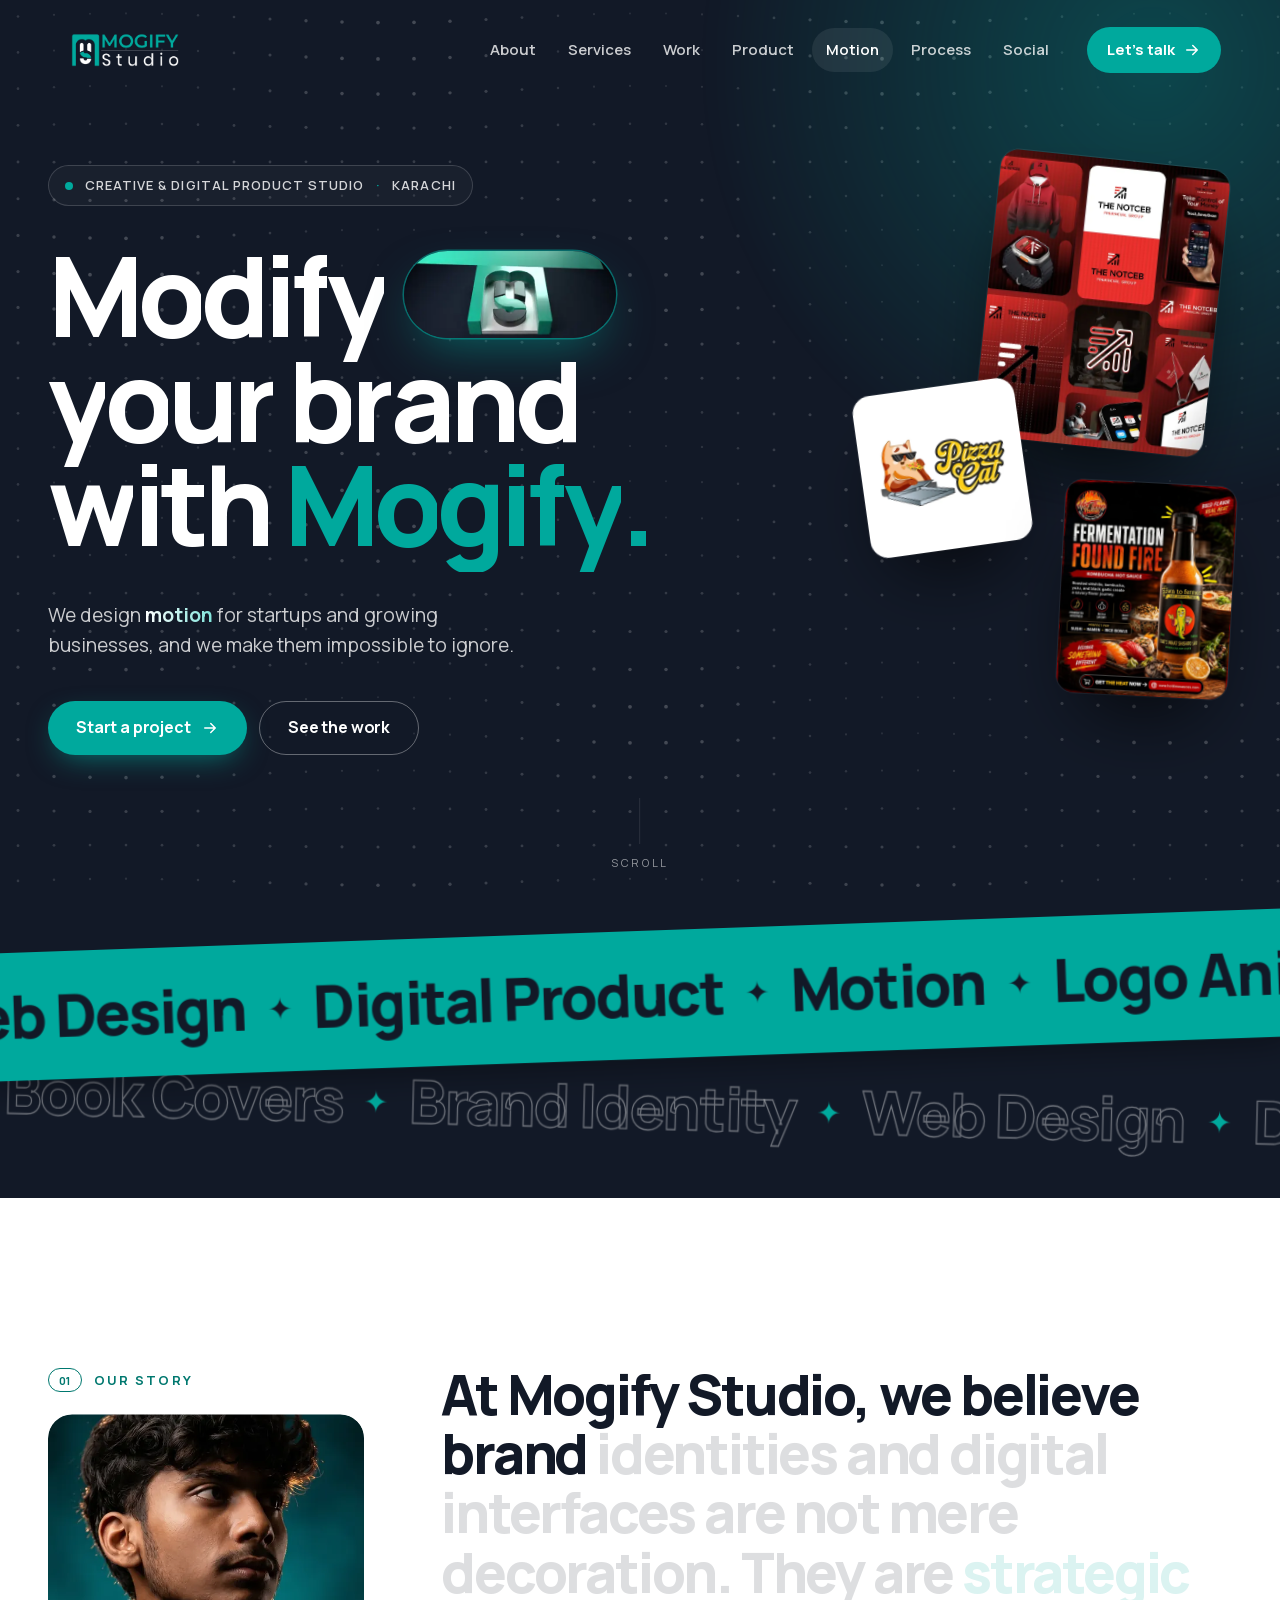
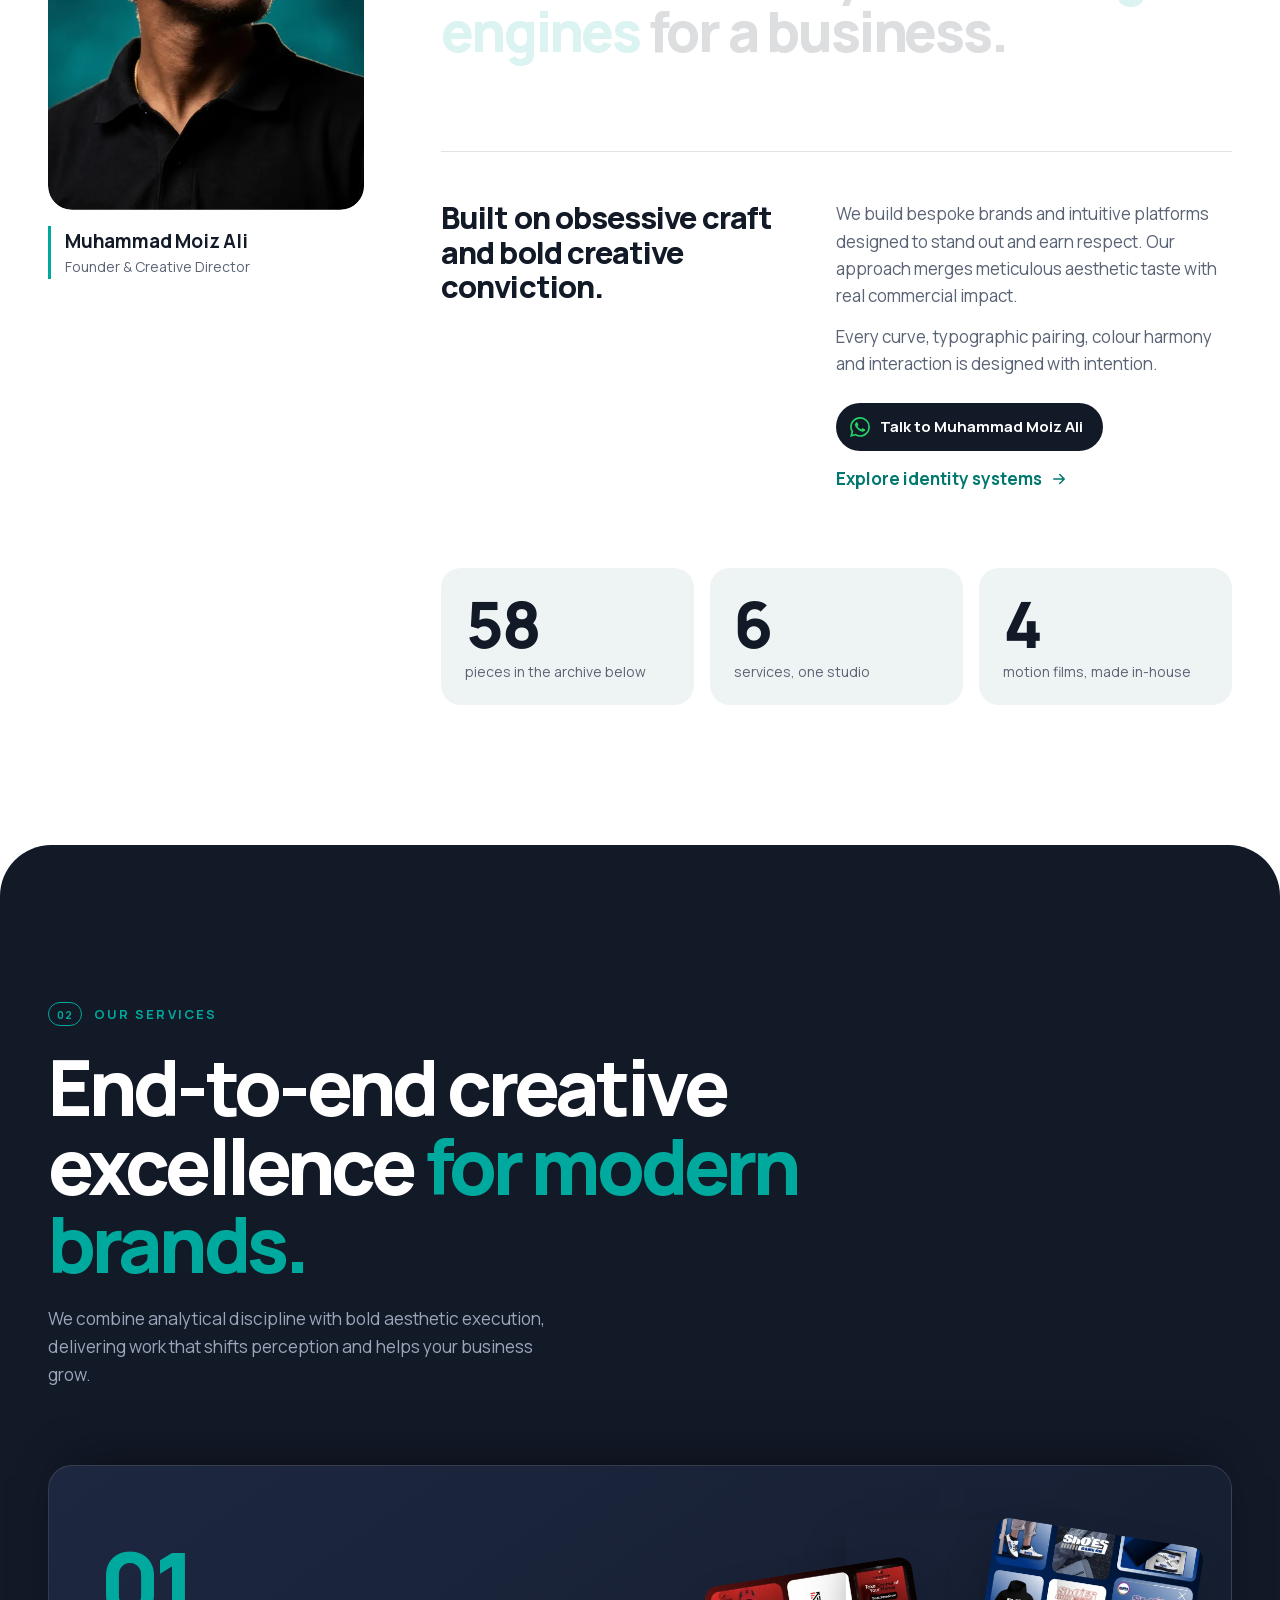
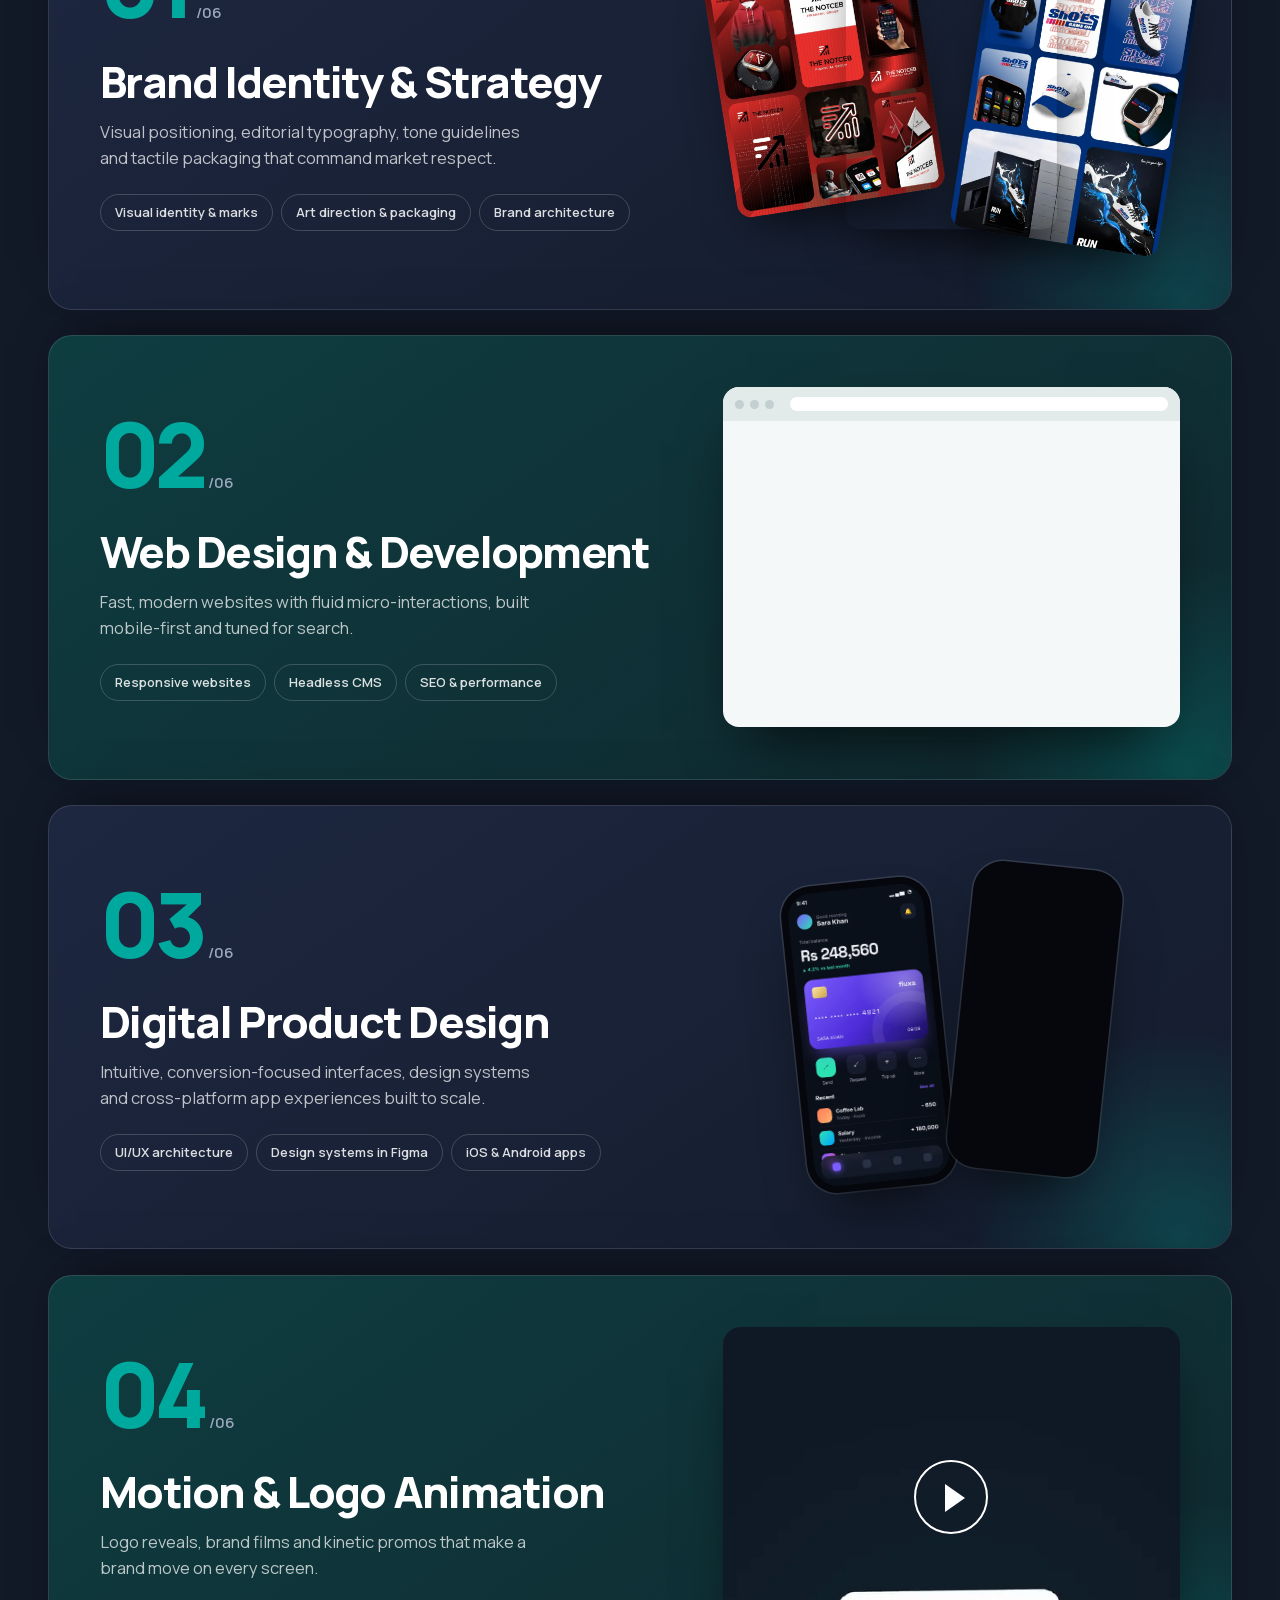
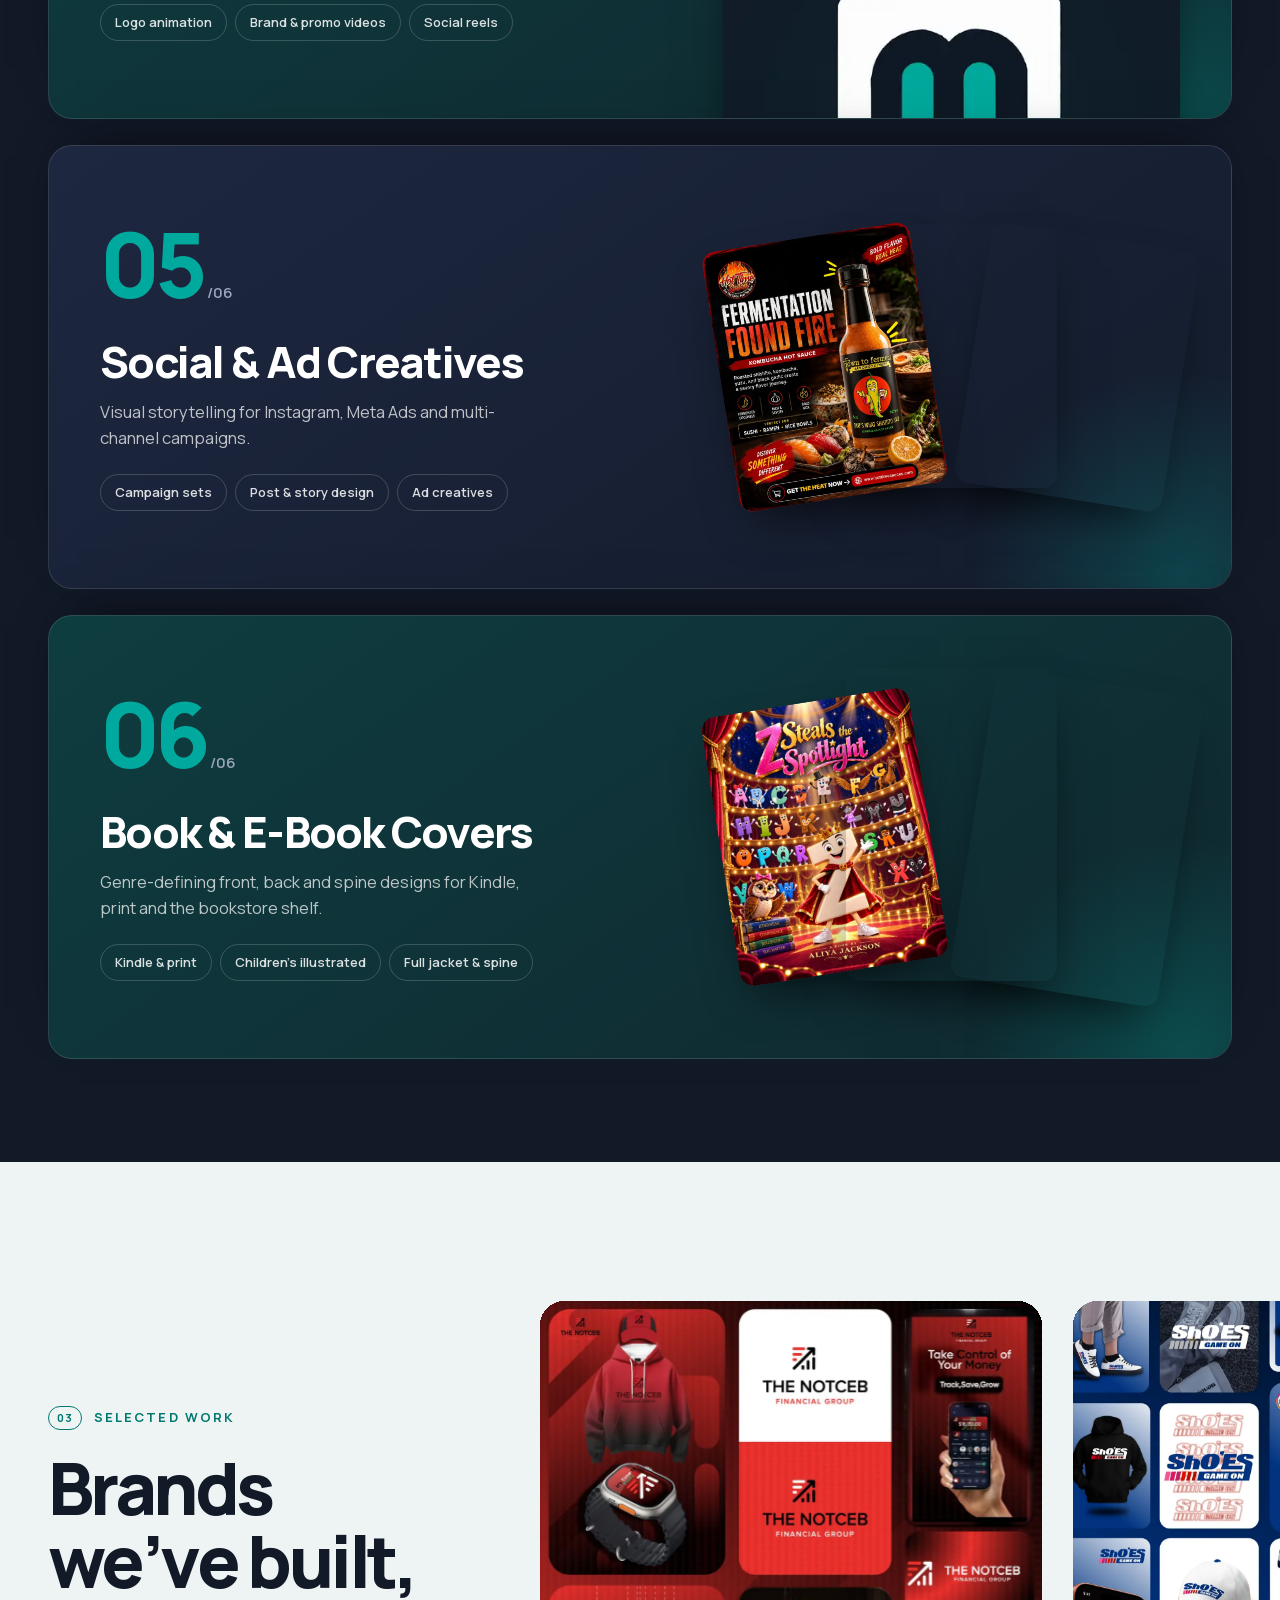
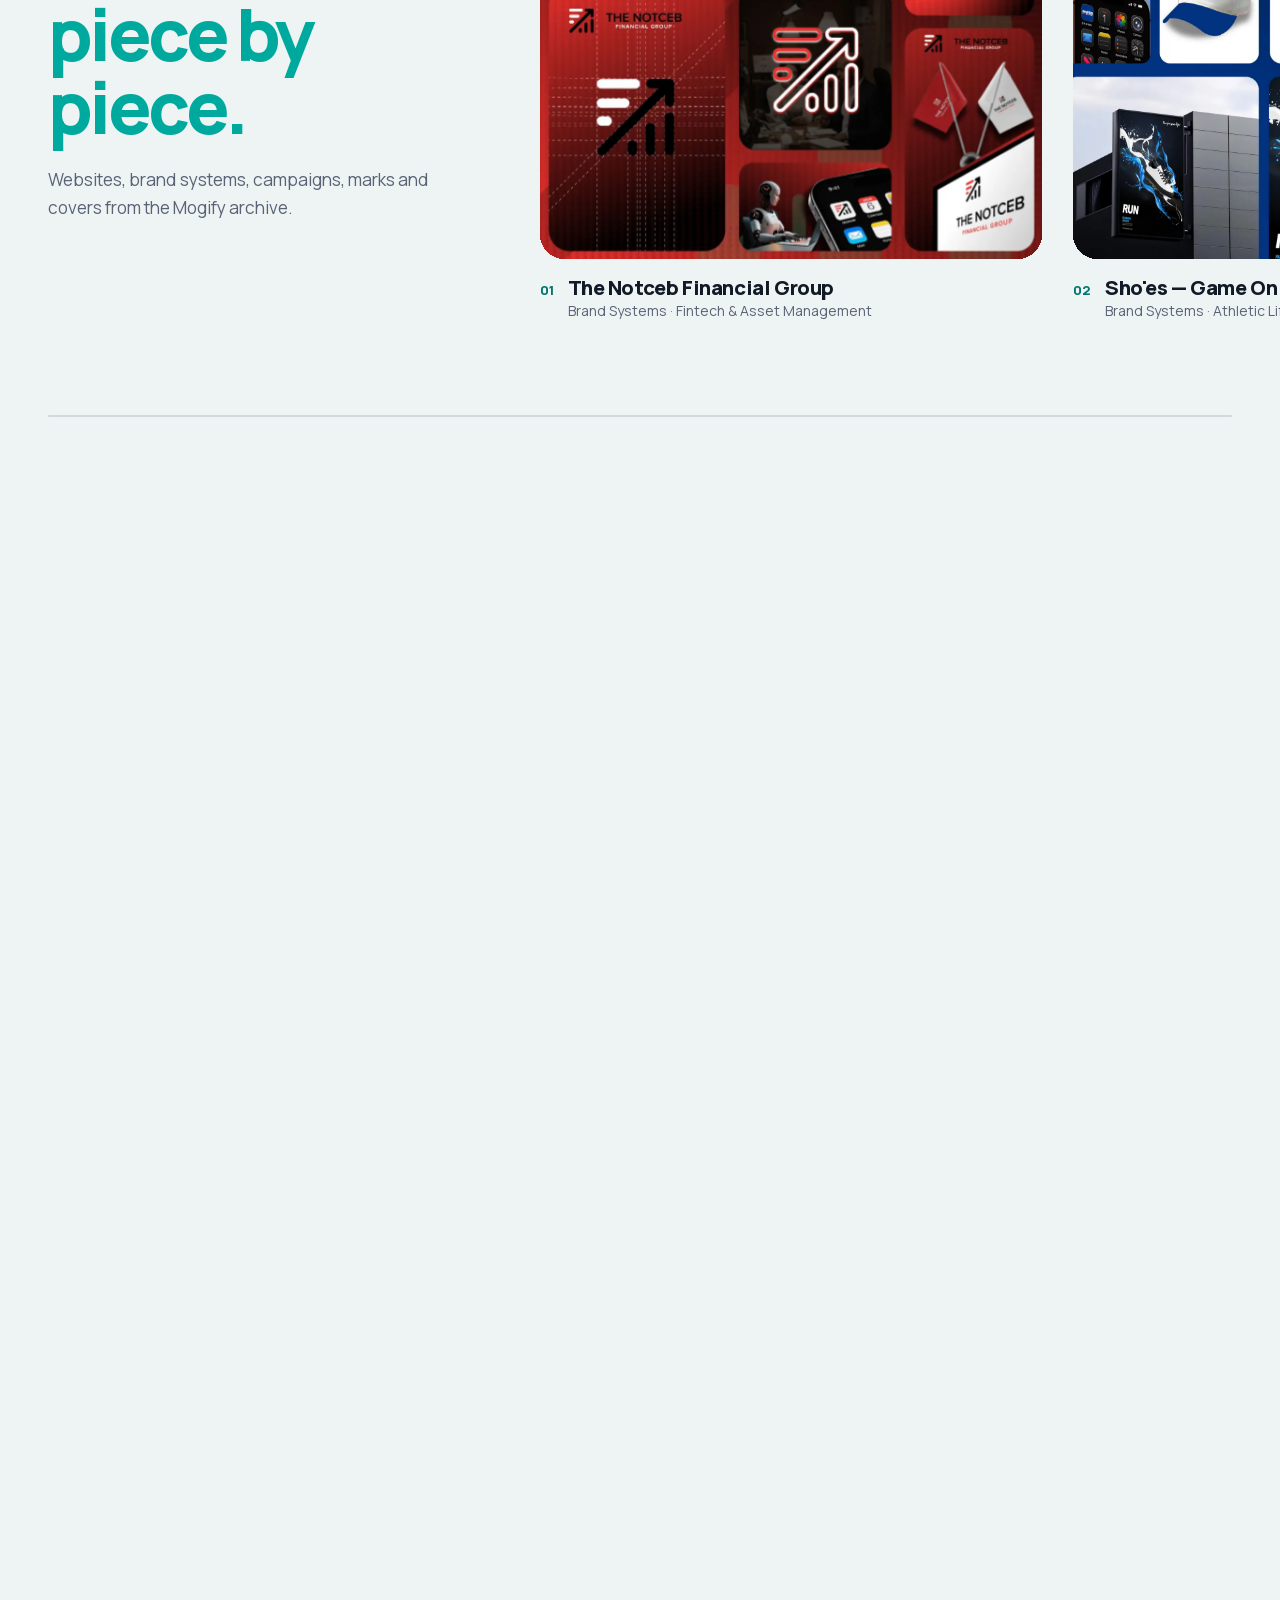
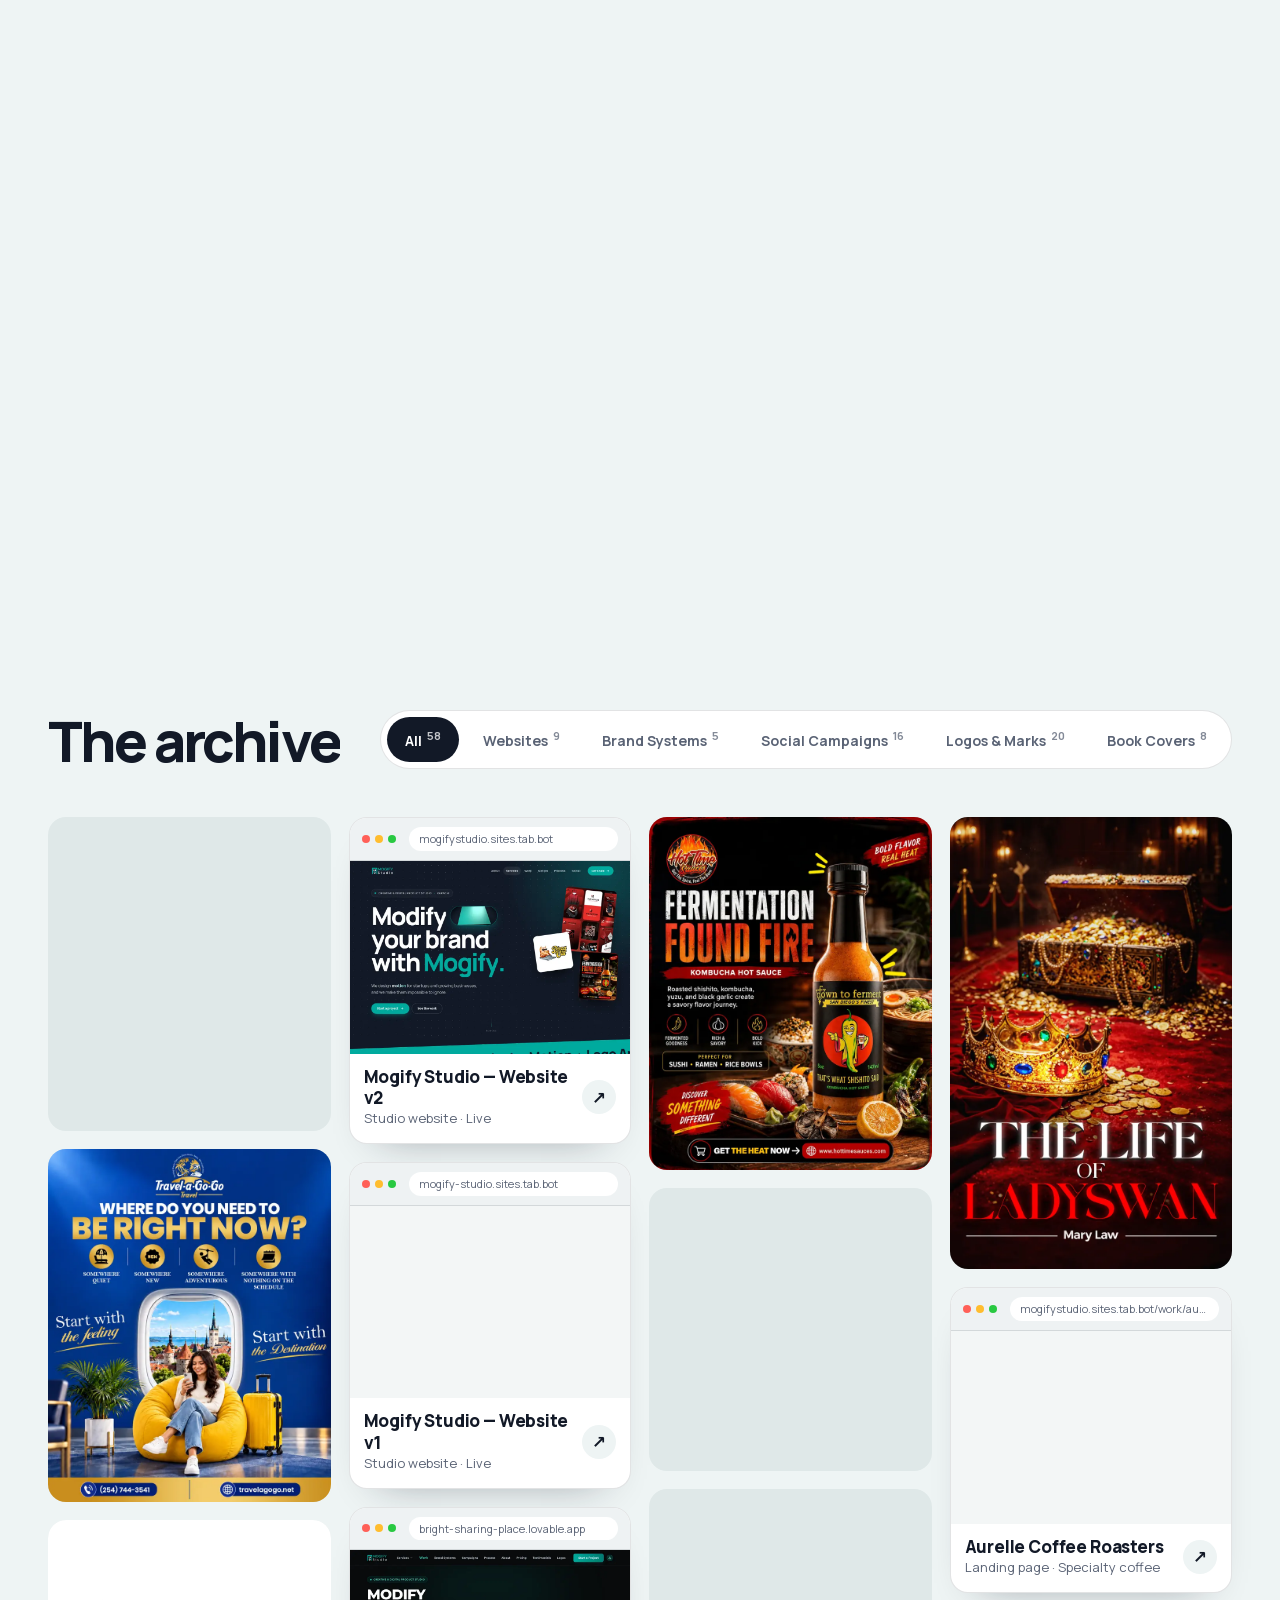
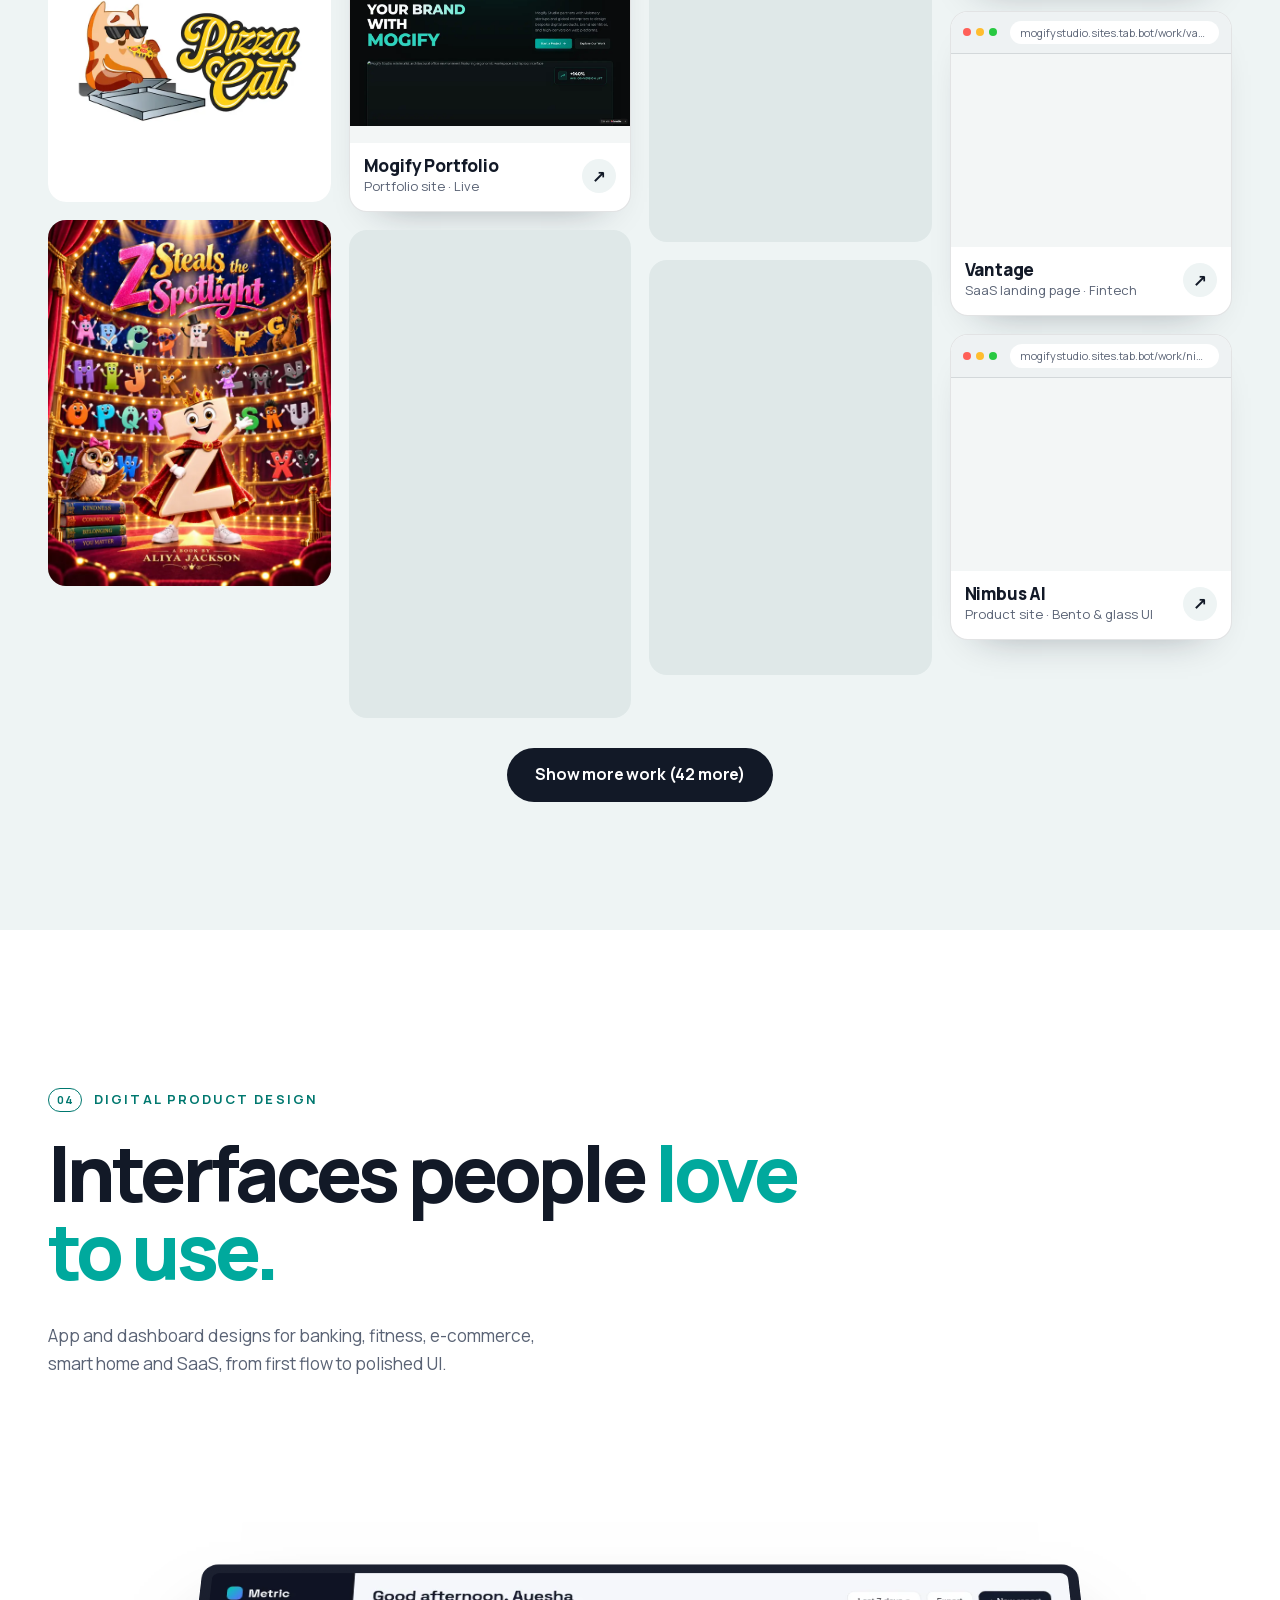
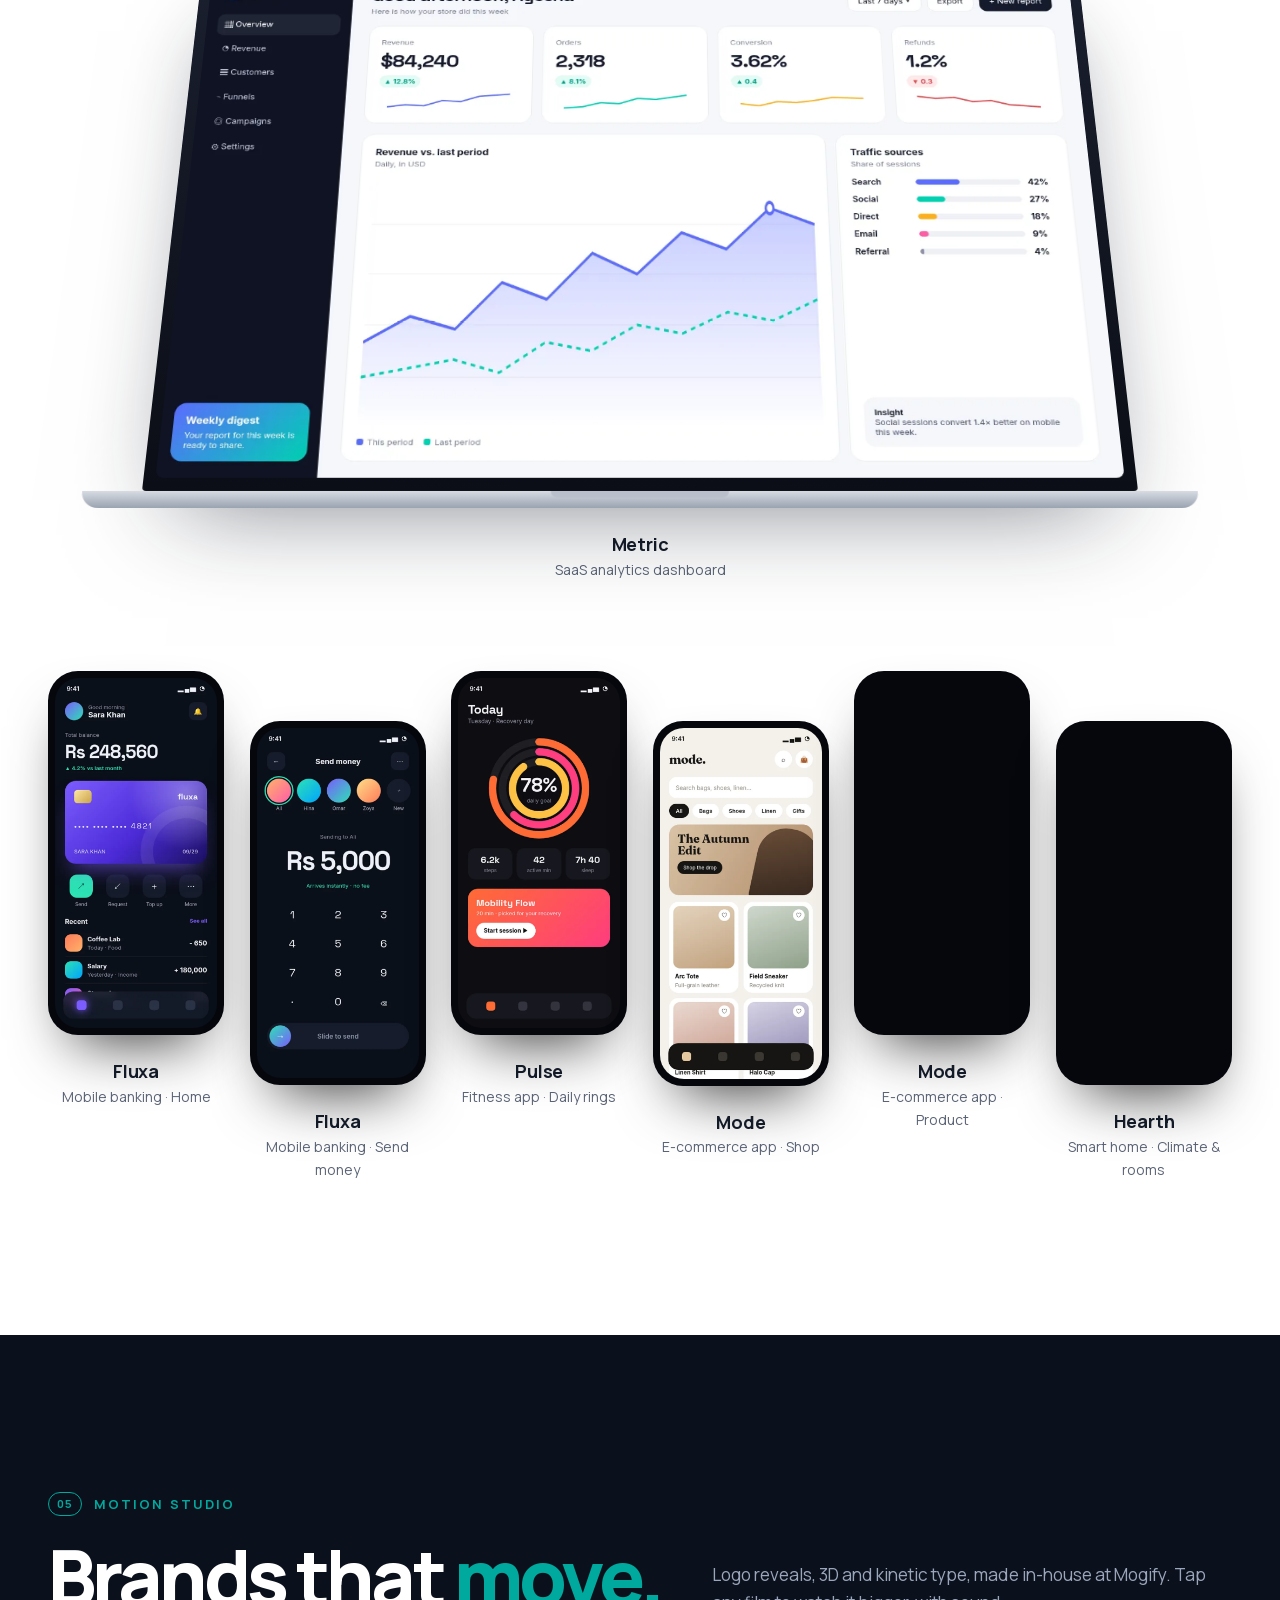
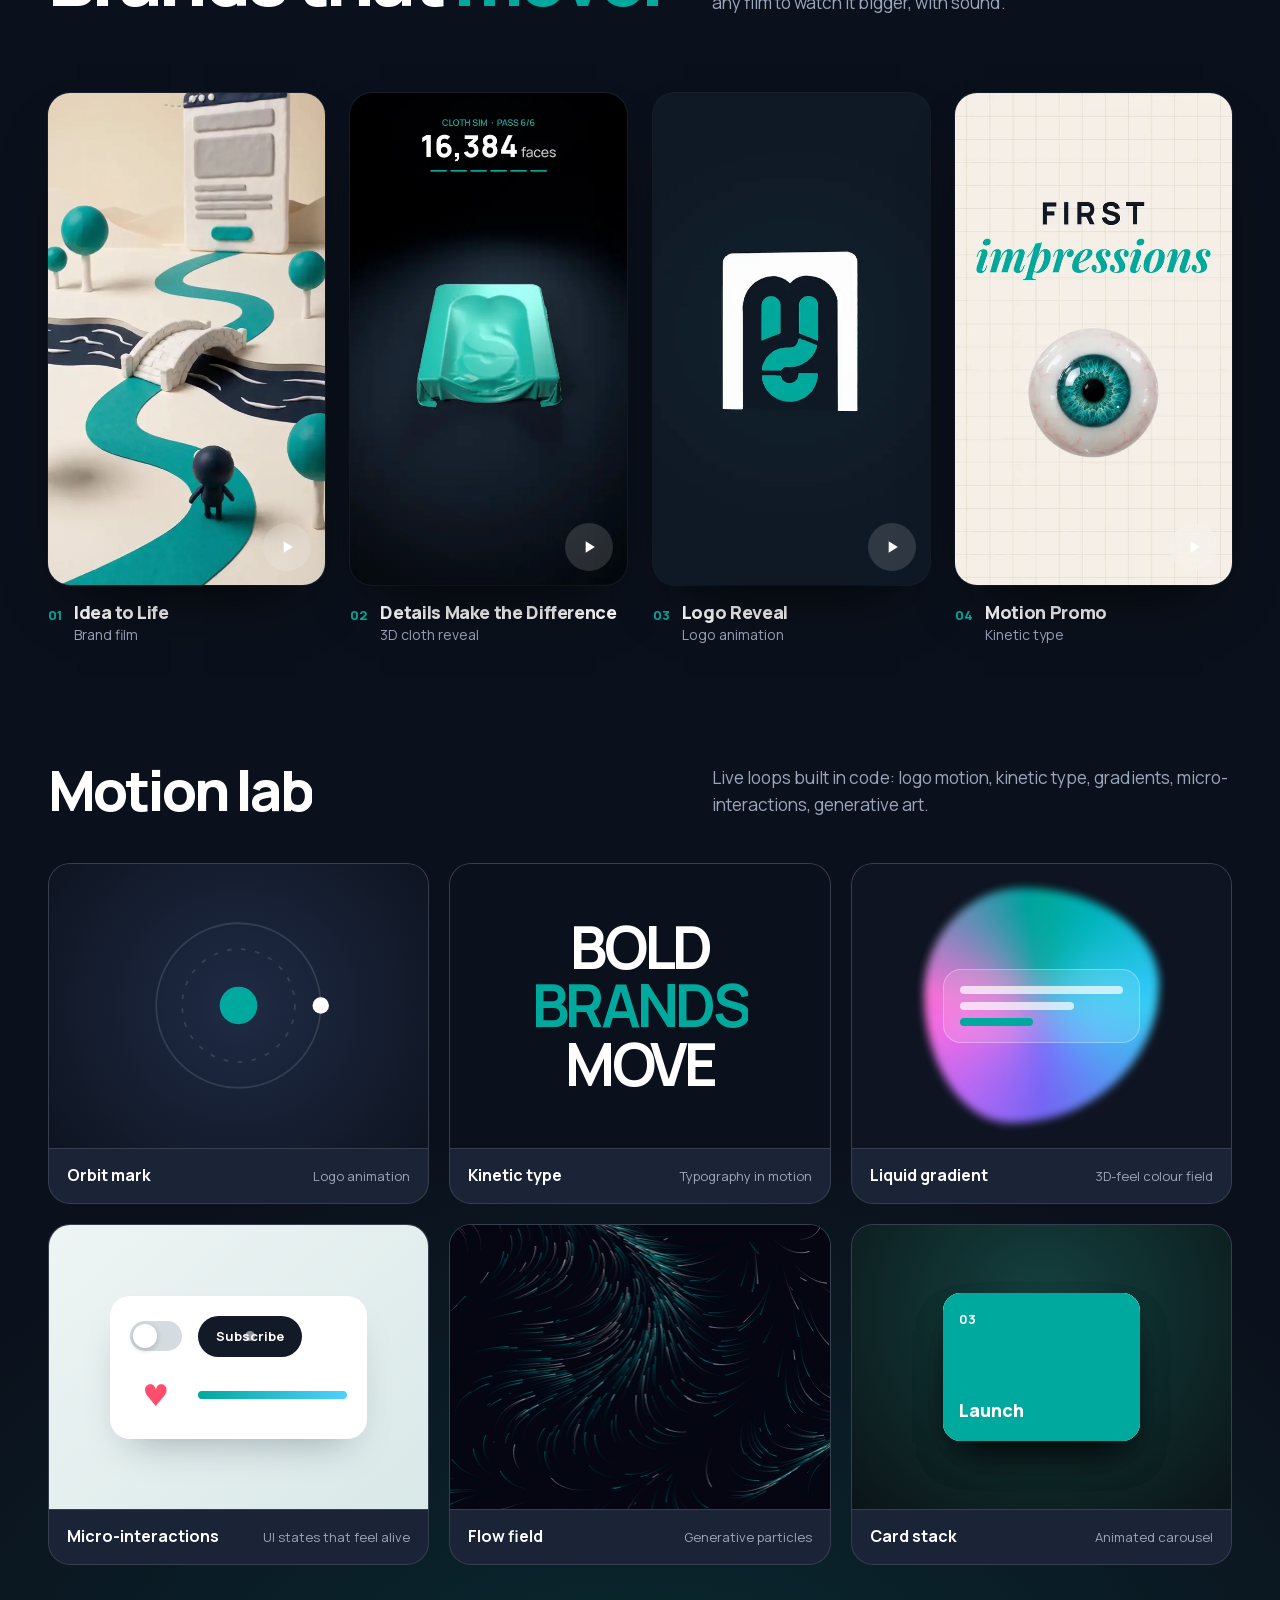
==== index.html @ 346ce159 "Add Mogify Studio website (part 2/4)" ====
<!doctype html>
<html lang="en">
<head>
<meta charset="utf-8">
<meta name="viewport" content="width=device-width, initial-scale=1, viewport-fit=cover">
<title>Mogify Studio — Brand, Web &amp; Motion Design Studio in Karachi</title>
<meta name="description" content="Mogify Studio is a creative and digital product studio in Karachi, founded by Muhammad Moiz Ali. Brand identities, websites, logos, motion and social creatives that make brands impossible to ignore.">
<meta name="theme-color" content="#121927">
<meta property="og:title" content="Mogify Studio — Modify your brand with Mogify">
<meta property="og:description" content="Brand identity, web design, logos, motion and social creatives from Karachi.">
<meta property="og:type" content="website">
<meta property="og:image" content="https://mogifystudio.sites.tab.bot/og.png">
<meta name="twitter:card" content="summary_large_image">

<link rel="apple-touch-icon" href="apple-touch-icon.png">
<link rel="preload" as="font" type="font/woff2" href="assets/fonts/manrope-latin.woff2" crossorigin>
<link rel="preload" as="image" href="assets/brand/mogify-mark-w.png">
<link rel="stylesheet" href="styles.css">
<script defer src="assets/js/gsap.min.js"></script>
<script defer src="assets/js/ScrollTrigger.min.js"></script>
<script defer src="assets/js/SplitText.min.js"></script>
<script defer src="assets/js/lenis.min.js"></script>
<script defer src="script.js"></script>
<link rel="canonical" href="https://mogifystudio.sites.tab.bot/">
<link rel="icon" href="favicon.ico" sizes="any">
<link rel="icon" type="image/png" sizes="48x48" href="favicon-48.png">
<link rel="icon" type="image/png" sizes="96x96" href="favicon-96.png">
<link rel="icon" type="image/png" sizes="192x192" href="favicon-192.png">
<link rel="icon" type="image/png" sizes="512x512" href="favicon-512.png">
<meta property="og:url" content="https://mogifystudio.sites.tab.bot/">
<meta property="og:site_name" content="Mogify Studio">
<meta property="og:logo" content="https://mogifystudio.sites.tab.bot/logo.png">
<script type="application/ld+json">{"@context": "https://schema.org", "@graph": [{"@type": "Organization", "@id": "https://mogifystudio.sites.tab.bot/#org", "name": "Mogify Studio", "alternateName": "Mogify", "url": "https://mogifystudio.sites.tab.bot/", "logo": {"@type": "ImageObject", "url": "https://mogifystudio.sites.tab.bot/logo.png", "width": 880, "height": 880}, "image": "https://mogifystudio.sites.tab.bot/logo.png", "description": "Creative and digital product studio in Karachi: brand identity, web design, logos, motion and social creatives.", "founder": {"@type": "Person", "name": "Muhammad Moiz Ali"}, "address": {"@type": "PostalAddress", "addressLocality": "Karachi", "addressCountry": "PK"}, "sameAs": ["https://www.instagram.com/mogifystudio/", "https://www.facebook.com/1174380702421763", "https://x.com/mogifystudio", "https://www.linkedin.com/in/muhammad-moiz-ali-167102412/", "https://www.pinterest.com/mogifys/", "https://www.youtube.com/@mogifystudio", "https://www.tiktok.com/@mogifystudio", "https://www.fiverr.com/mogifystudio", "https://www.freelancer.com/u/mogifystudio"]}, {"@type": "WebSite", "@id": "https://mogifystudio.sites.tab.bot/#website", "name": "Mogify Studio", "url": "https://mogifystudio.sites.tab.bot/", "publisher": {"@id": "https://mogifystudio.sites.tab.bot/#org"}}]}</script>
</head>
<body>
<a class="skip" href="#main">Skip to content</a>

<div class="loader" id="loader" aria-hidden="true">
  <div class="ld-center">
    <div class="ld-mark"><img src="assets/brand/mogify-mark-w.png" alt="" width="148" height="172"></div>
    <div class="ld-word"><img src="assets/brand/mogify-word-white.png" alt="" width="423" height="172"></div>
  </div>
  <div class="ld-foot"><span class="ld-label">Modify your brand</span><span class="ld-count"><span id="ld-num">0</span>%</span></div>
  <div class="ld-bar"><span id="ld-bar"></span></div>
  <div class="ld-panel"></div>
</div>

<div class="cursor is-hidden" aria-hidden="true"><span class="c-dot"></span><span class="c-ring"><span class="c-label"></span></span></div>

<header class="hdr" id="top">
  <div class="hdr-in">
    <a class="brand" href="#main" aria-label="Mogify Studio, back to top"><img class="brand-w" src="assets/brand/mogify-logo-white.png" alt="Mogify Studio" width="592" height="187"></a>
    <nav class="nav" aria-label="Main">
      <a href="#about">About</a><a href="#services">Services</a><a href="#work">Work</a><a href="#product">Product</a><a href="#motion">Motion</a><a href="#process">Process</a><a href="#social">Social</a>
    </nav>
    <a class="hdr-cta magnetic" href="#contact"><span>Let’s talk</span><svg class="arr" viewBox="0 0 24 24" aria-hidden="true"><path d="M5 12h14M13 6l6 6-6 6"/></svg></a>
    <button class="burger" type="button" aria-expanded="false" aria-controls="menu" aria-label="Open menu"><span></span><span></span></button>
  </div>
</header>

<div class="menu" id="menu" hidden>
  <nav class="menu-nav" aria-label="Mobile">
    <a href="#about"><small>01</small>About</a><a href="#services"><small>02</small>Services</a><a href="#work"><small>03</small>Work</a><a href="#product"><small>04</small>Product</a><a href="#motion"><small>05</small>Motion</a><a href="#inspiration"><small>★</small>Inspiration</a><a href="#process"><small>06</small>Process</a><a href="#social"><small>07</small>Social</a><a href="#contact"><small>08</small>Contact</a>
  </nav>
  <div class="menu-foot">
    <a class="menu-wa" href="https://wa.me/923232194013?text=Hi%20Moiz%2C%20I%20found%20you%20on%20the%20Mogify%20Studio%20website" target="_blank" rel="noopener" data-wa ><svg class="ico" viewBox="0 0 24 24" aria-hidden="true" focusable="false"><path d="M17.472 14.382c-.297-.149-1.758-.867-2.03-.967-.273-.099-.471-.148-.67.15-.197.297-.767.966-.94 1.164-.173.199-.347.223-.644.075-.297-.15-1.255-.463-2.39-1.475-.883-.788-1.48-1.761-1.653-2.059-.173-.297-.018-.458.13-.606.134-.133.298-.347.446-.52.149-.174.198-.298.298-.497.099-.198.05-.371-.025-.52-.075-.149-.669-1.612-.916-2.207-.242-.579-.487-.5-.669-.51-.173-.008-.371-.01-.57-.01-.198 0-.52.074-.792.372-.272.297-1.04 1.016-1.04 2.479 0 1.462 1.065 2.875 1.213 3.074.149.198 2.096 3.2 5.077 4.487.709.306 1.262.489 1.694.625.712.227 1.36.195 1.871.118.571-.085 1.758-.719 2.006-1.413.248-.694.248-1.289.173-1.413-.074-.124-.272-.198-.57-.347m-5.421 7.403h-.004a9.87 9.87 0 01-5.031-1.378l-.361-.214-3.741.982.998-3.648-.235-.374a9.86 9.86 0 01-1.51-5.26c.001-5.45 4.436-9.884 9.888-9.884 2.64 0 5.122 1.03 6.988 2.898a9.825 9.825 0 012.893 6.994c-.003 5.45-4.437 9.884-9.885 9.884m8.413-18.297A11.815 11.815 0 0012.05 0C5.495 0 .16 5.335.157 11.892c0 2.096.547 4.142 1.588 5.945L.057 24l6.305-1.654a11.882 11.882 0 005.683 1.448h.005c6.554 0 11.89-5.335 11.893-11.893a11.821 11.821 0 00-3.48-8.413Z"/></svg><span>Muhammad Moiz Ali</span></a>
    <div class="menu-soc"><a href="https://www.instagram.com/mogifystudio/" target="_blank" rel="noopener me" aria-label="Instagram"><svg class="ico" viewBox="0 0 24 24" aria-hidden="true" focusable="false"><path d="M12 0C8.74 0 8.333.015 7.053.072 5.775.132 4.905.333 4.14.63c-.789.306-1.459.717-2.126 1.384S.935 3.35.63 4.14C.333 4.905.131 5.775.072 7.053.012 8.333 0 8.74 0 12s.015 3.667.072 4.947c.06 1.277.261 2.148.558 2.913.306.788.717 1.459 1.384 2.126.667.666 1.336 1.079 2.126 1.384.766.296 1.636.499 2.913.558C8.333 23.988 8.74 24 12 24s3.667-.015 4.947-.072c1.277-.06 2.148-.262 2.913-.558.788-.306 1.459-.718 2.126-1.384.666-.667 1.079-1.335 1.384-2.126.296-.765.499-1.636.558-2.913.06-1.28.072-1.687.072-4.947s-.015-3.667-.072-4.947c-.06-1.277-.262-2.149-.558-2.913-.306-.789-.718-1.459-1.384-2.126C21.319 1.347 20.651.935 19.86.63c-.765-.297-1.636-.499-2.913-.558C15.667.012 15.26 0 12 0zm0 2.16c3.203 0 3.585.016 4.85.071 1.17.055 1.805.249 2.227.415.562.217.96.477 1.382.896.419.42.679.819.896 1.381.164.422.36 1.057.413 2.227.057 1.266.07 1.646.07 4.85s-.015 3.585-.074 4.85c-.061 1.17-.256 1.805-.421 2.227-.224.562-.479.96-.899 1.382-.419.419-.824.679-1.38.896-.42.164-1.065.36-2.235.413-1.274.057-1.649.07-4.859.07-3.211 0-3.586-.015-4.859-.074-1.171-.061-1.816-.256-2.236-.421-.569-.224-.96-.479-1.379-.899-.421-.419-.69-.824-.9-1.38-.165-.42-.359-1.065-.42-2.235-.045-1.26-.061-1.649-.061-4.844 0-3.196.016-3.586.061-4.861.061-1.17.255-1.814.42-2.234.21-.57.479-.96.9-1.381.419-.419.81-.689 1.379-.898.42-.166 1.051-.361 2.221-.421 1.275-.045 1.65-.06 4.859-.06l.045.03zm0 3.678c-3.405 0-6.162 2.76-6.162 6.162 0 3.405 2.76 6.162 6.162 6.162 3.405 0 6.162-2.76 6.162-6.162 0-3.405-2.76-6.162-6.162-6.162zM12 16c-2.21 0-4-1.79-4-4s1.79-4 4-4 4 1.79 4 4-1.79 4-4 4zm7.846-10.405c0 .795-.646 1.44-1.44 1.44-.795 0-1.44-.646-1.44-1.44 0-.794.646-1.439 1.44-1.439.793-.001 1.44.645 1.44 1.439z"/></svg></a><a href="https://www.tiktok.com/@mogifystudio" target="_blank" rel="noopener me" aria-label="TikTok"><svg class="ico" viewBox="0 0 24 24" aria-hidden="true" focusable="false"><path d="M12.525.02c1.31-.02 2.61-.01 3.91-.02.08 1.53.63 3.09 1.75 4.17 1.12 1.11 2.7 1.62 4.24 1.79v4.03c-1.44-.05-2.89-.35-4.2-.97-.57-.26-1.1-.59-1.62-.93-.01 2.92.01 5.84-.02 8.75-.08 1.4-.54 2.79-1.35 3.94-1.31 1.92-3.58 3.17-5.91 3.21-1.43.08-2.86-.31-4.08-1.03-2.02-1.19-3.44-3.37-3.65-5.71-.02-.5-.03-1-.01-1.49.18-1.9 1.12-3.72 2.58-4.96 1.66-1.44 3.98-2.13 6.15-1.72.02 1.48-.04 2.96-.04 4.44-.99-.32-2.15-.23-3.02.37-.63.41-1.11 1.04-1.36 1.75-.21.51-.15 1.07-.14 1.61.24 1.64 1.82 3.02 3.5 2.87 1.12-.01 2.19-.66 2.77-1.61.19-.33.4-.67.41-1.06.1-1.79.06-3.57.07-5.36.01-4.03-.01-8.05.02-12.07z"/></svg></a><a href="https://www.youtube.com/@mogifystudio" target="_blank" rel="noopener me" aria-label="YouTube"><svg class="ico" viewBox="0 0 24 24" aria-hidden="true" focusable="false"><path d="M23.498 6.186a3.016 3.016 0 0 0-2.122-2.136C19.505 3.545 12 3.545 12 3.545s-7.505 0-9.377.505A3.017 3.017 0 0 0 .502 6.186C0 8.07 0 12 0 12s0 3.93.502 5.814a3.016 3.016 0 0 0 2.122 2.136c1.871.505 9.376.505 9.376.505s7.505 0 9.377-.505a3.015 3.015 0 0 0 2.122-2.136C24 15.93 24 12 24 12s0-3.93-.502-5.814zM9.545 15.568V8.432L15.818 12l-6.273 3.568z"/></svg></a><a href="https://www.facebook.com/1174380702421763" target="_blank" rel="noopener me" aria-label="Facebook"><svg class="ico" viewBox="0 0 24 24" aria-hidden="true" focusable="false"><path d="M9.101 23.691v-7.98H6.627v-3.667h2.474v-1.58c0-4.085 1.848-5.978 5.858-5.978.401 0 .955.042 1.468.103a8.68 8.68 0 0 1 1.141.195v3.325a8.623 8.623 0 0 0-.653-.036 26.805 26.805 0 0 0-.733-.009c-.707 0-1.259.096-1.675.309a1.686 1.686 0 0 0-.679.622c-.258.42-.374.995-.374 1.752v1.297h3.919l-.386 2.103-.287 1.564h-3.246v8.245C19.396 23.238 24 18.179 24 12.044c0-6.627-5.373-12-12-12s-12 5.373-12 12c0 5.628 3.874 10.35 9.101 11.647Z"/></svg></a><a href="https://x.com/mogifystudio" target="_blank" rel="noopener me" aria-label="X"><svg class="ico" viewBox="0 0 24 24" aria-hidden="true" focusable="false"><path d="M18.901 1.153h3.68l-8.04 9.19L24 22.846h-7.406l-5.8-7.584-6.638 7.584H.474l8.6-9.83L0 1.154h7.594l5.243 6.932ZM17.61 20.644h2.039L6.486 3.24H4.298Z"/></svg></a><a href="https://www.linkedin.com/in/muhammad-moiz-ali-167102412/" target="_blank" rel="noopener me" aria-label="LinkedIn"><svg class="ico" viewBox="0 0 24 24" aria-hidden="true" focusable="false"><path d="M20.447 20.452h-3.554v-5.569c0-1.328-.027-3.037-1.852-3.037-1.853 0-2.136 1.445-2.136 2.939v5.667H9.351V9h3.414v1.561h.046c.477-.9 1.637-1.85 3.37-1.85 3.601 0 4.267 2.37 4.267 5.455v6.286zM5.337 7.433c-1.144 0-2.063-.926-2.063-2.065 0-1.138.92-2.063 2.063-2.063 1.14 0 2.064.925 2.064 2.063 0 1.139-.925 2.065-2.064 2.065zm1.782 13.019H3.555V9h3.564v11.452zM22.225 0H1.771C.792 0 0 .774 0 1.729v20.542C0 23.227.792 24 1.771 24h20.451C23.2 24 24 23.227 24 22.271V1.729C24 .774 23.2 0 22.222 0h.003z"/></svg></a><a href="https://www.pinterest.com/mogifys/" target="_blank" rel="noopener me" aria-label="Pinterest"><svg class="ico" viewBox="0 0 24 24" aria-hidden="true" focusable="false"><path d="M12.017 0C5.396 0 .029 5.367.029 11.987c0 5.079 3.158 9.417 7.618 11.162-.105-.949-.199-2.403.041-3.439.219-.937 1.406-5.957 1.406-5.957s-.359-.72-.359-1.781c0-1.663.967-2.911 2.168-2.911 1.024 0 1.518.769 1.518 1.688 0 1.029-.653 2.567-.992 3.992-.285 1.193.6 2.165 1.775 2.165 2.128 0 3.768-2.245 3.768-5.487 0-2.861-2.063-4.869-5.008-4.869-3.41 0-5.409 2.562-5.409 5.199 0 1.033.394 2.143.889 2.741.099.12.112.225.085.345-.09.375-.293 1.199-.334 1.363-.053.225-.172.271-.401.165-1.495-.69-2.433-2.878-2.433-4.646 0-3.776 2.748-7.252 7.92-7.252 4.158 0 7.392 2.967 7.392 6.923 0 4.135-2.607 7.462-6.233 7.462-1.214 0-2.354-.629-2.758-1.379l-.749 2.848c-.269 1.045-1.004 2.352-1.498 3.146 1.123.345 2.306.535 3.55.535 6.607 0 11.985-5.365 11.985-11.987C23.97 5.39 18.592.026 11.985.026L12.017 0z"/></svg></a><a href="https://www.fiverr.com/mogifystudio" target="_blank" rel="noopener me" aria-label="Fiverr"><svg class="ico" viewBox="0 0 24 24" aria-hidden="true" focusable="false"><path d="M23.004 15.588a.995.995 0 1 0 .002-1.99.995.995 0 0 0-.002 1.99zm-.996-3.705h-.85c-.546 0-.84.41-.84 1.092v2.466h-1.61v-3.558h-.684c-.547 0-.84.41-.84 1.092v2.466h-1.61v-4.874h1.61v.74c.264-.574.626-.74 1.163-.74h1.972v.74c.264-.574.625-.74 1.162-.74h.527v1.316zm-6.786 1.501h-3.359c.088.546.43.858 1.006.858.43 0 .732-.175.83-.487l1.425.4c-.351.848-1.22 1.364-2.255 1.364-1.748 0-2.549-1.355-2.549-2.515 0-1.14.703-2.505 2.45-2.505 1.856 0 2.471 1.384 2.471 2.408 0 .224-.01.37-.02.477zm-1.562-.945c-.04-.42-.342-.81-.889-.81-.508 0-.81.225-.908.81h1.797zM7.508 15.44h1.416l1.767-4.874h-1.62l-.86 2.837-.878-2.837H5.72l1.787 4.874zm-6.6 0H2.51v-3.558h1.524v3.558h1.591v-4.874H2.51v-.302c0-.332.235-.536.606-.536h.918V8.412H2.85c-1.162 0-1.943.712-1.943 1.755v.4H0v1.316h.908v3.558z"/></svg></a><a href="https://www.freelancer.com/u/mogifystudio" target="_blank" rel="noopener me" aria-label="Freelancer"><svg class="ico" viewBox="0 0 24 24" aria-hidden="true" focusable="false"><path d="M14.096 3.076l1.634 2.292L24 3.076M5.503 20.924l4.474-4.374-2.692-2.89m6.133-10.584L11.027 5.23l4.022.15M4.124 3.077l.857 1.76 4.734.294m-3.058 7.072l3.497-6.522L0 5.13m7.064 7.485l3.303 3.548 3.643-3.57 1.13-6.652-4.439-.228Z"/></svg></a></div>
  </div>
</div>

<main id="main">

<section class="hero" aria-labelledby="hero-title">
  <canvas class="hero-canvas" aria-hidden="true"></canvas>
  <div class="hero-glow" aria-hidden="true"></div>
  <div class="hero-float" aria-hidden="true"><span class="hf hf-1"><img src="assets/img/work/brand-the-notceb-financial-group-4.webp" alt="" width="720" height="800" decoding="async" fetchpriority="low"></span><span class="hf hf-2"><img src="assets/img/work/logo-pizza-cat-32.webp" alt="" width="720" height="720" decoding="async" fetchpriority="low"></span><span class="hf hf-3"><img src="assets/img/work/social-fermentation-found-fire-12.webp" alt="" width="720" height="900" decoding="async" fetchpriority="low"></span></div>
  <div class="wrap hero-in">
    <p class="eyebrow h-anim"><span class="pulse"></span>Creative &amp; Digital Product Studio <b>·</b> Karachi</p>
    <h1 class="hero-title" id="hero-title">
      <span class="hl"><span class="hw split">Modify</span> <span class="pill h-anim" aria-hidden="true"><video class="pill-video" autoplay muted loop playsinline preload="metadata" poster="assets/video/pill-cloth.webp" width="480" height="198"><source src="assets/video/pill-cloth.mp4" type="video/mp4"></video></span></span>
      <span class="hl"><span class="hw split">your brand</span></span>
      <span class="hl"><span class="hw split">with <em class="teal">Mogify.</em></span></span>
    </h1>
    <div class="hero-row">
      <p class="hero-lede h-anim">We design <span class="rotator" aria-hidden="true"><span class="rot-track"><span>brand identities</span><span>websites</span><span>logos</span><span>motion</span><span>campaigns</span><span>brand identities</span></span></span><span class="sr">brand identities, websites, logos, motion and campaigns</span> for startups and growing businesses, and we make them impossible to ignore.</p>
      <div class="hero-cta h-anim">
        <a class="btn btn-teal magnetic" href="#contact"><span>Start a project</span><svg class="arr" viewBox="0 0 24 24" aria-hidden="true"><path d="M5 12h14M13 6l6 6-6 6"/></svg></a>
        <a class="btn btn-line magnetic" href="#work"><span>See the work</span></a>
      </div>
    </div>
  </div>
  <a class="scroll-hint h-anim" href="#about" aria-label="Scroll to About"><span class="sh-line"></span><span>Scroll</span></a>
</section>

<div class="bands" aria-hidden="true">
  <div class="marquee m-a" aria-hidden="true"><div class="m-track"><div class="m-seg"><span>Brand Identity</span><i aria-hidden="true">✦</i><span>Web Design</span><i aria-hidden="true">✦</i><span>Digital Product</span><i aria-hidden="true">✦</i><span>Motion</span><i aria-hidden="true">✦</i><span>Logo Animation</span><i aria-hidden="true">✦</i><span>Social Creatives</span><i aria-hidden="true">✦</i><span>Book Covers</span><i aria-hidden="true">✦</i></div><div class="m-seg"><span>Brand Identity</span><i aria-hidden="true">✦</i><span>Web Design</span><i aria-hidden="true">✦</i><span>Digital Product</span><i aria-hidden="true">✦</i><span>Motion</span><i aria-hidden="true">✦</i><span>Logo Animation</span><i aria-hidden="true">✦</i><span>Social Creatives</span><i aria-hidden="true">✦</i><span>Book Covers</span><i aria-hidden="true">✦</i></div></div></div>
  <div class="marquee m-b" aria-hidden="true"><div class="m-track"><div class="m-seg"><span>Brand Identity</span><i aria-hidden="true">✦</i><span>Web Design</span><i aria-hidden="true">✦</i><span>Digital Product</span><i aria-hidden="true">✦</i><span>Motion</span><i aria-hidden="true">✦</i><span>Logo Animation</span><i aria-hidden="true">✦</i><span>Social Creatives</span><i aria-hidden="true">✦</i><span>Book Covers</span><i aria-hidden="true">✦</i></div><div class="m-seg"><span>Brand Identity</span><i aria-hidden="true">✦</i><span>Web Design</span><i aria-hidden="true">✦</i><span>Digital Product</span><i aria-hidden="true">✦</i><span>Motion</span><i aria-hidden="true">✦</i><span>Logo Animation</span><i aria-hidden="true">✦</i><span>Social Creatives</span><i aria-hidden="true">✦</i><span>Book Covers</span><i aria-hidden="true">✦</i></div></div></div>
</div>

<section class="about" id="about" aria-labelledby="about-title">
  <div class="wrap about-grid">
    <div class="about-side">
      <p class="kicker"><span>01</span> Our story</p>
      <figure class="founder">
        <div class="founder-img"><img src="assets/img/founder.webp" alt="Muhammad Moiz Ali, founder of Mogify Studio" width="800" height="800" loading="lazy" decoding="async"></div>
        <figcaption><strong>Muhammad Moiz Ali</strong><span>Founder &amp; Creative Director</span></figcaption>
      </figure>
    </div>
    <div class="about-main">
      <h2 id="about-title" class="big-statement scrub">At Mogify Studio, we believe brand identities and digital interfaces are not mere decoration. They are <em>strategic engines</em> for a business.</h2>
      <div class="about-cols">
        <h3 class="reveal-up">Built on obsessive craft and bold creative conviction.</h3>
        <div class="reveal-up">
          <p>We build bespoke brands and intuitive platforms designed to stand out and earn respect. Our approach merges meticulous aesthetic taste with real commercial impact.</p>
          <p>Every curve, typographic pairing, colour harmony and interaction is designed with intention.</p>
          <div class="about-cta">
            <a class="link-wa magnetic" href="https://wa.me/923232194013?text=Hi%20Moiz%2C%20I%20found%20you%20on%20the%20Mogify%20Studio%20website" target="_blank" rel="noopener" data-wa ><svg class="ico" viewBox="0 0 24 24" aria-hidden="true" focusable="false"><path d="M17.472 14.382c-.297-.149-1.758-.867-2.03-.967-.273-.099-.471-.148-.67.15-.197.297-.767.966-.94 1.164-.173.199-.347.223-.644.075-.297-.15-1.255-.463-2.39-1.475-.883-.788-1.48-1.761-1.653-2.059-.173-.297-.018-.458.13-.606.134-.133.298-.347.446-.52.149-.174.198-.298.298-.497.099-.198.05-.371-.025-.52-.075-.149-.669-1.612-.916-2.207-.242-.579-.487-.5-.669-.51-.173-.008-.371-.01-.57-.01-.198 0-.52.074-.792.372-.272.297-1.04 1.016-1.04 2.479 0 1.462 1.065 2.875 1.213 3.074.149.198 2.096 3.2 5.077 4.487.709.306 1.262.489 1.694.625.712.227 1.36.195 1.871.118.571-.085 1.758-.719 2.006-1.413.248-.694.248-1.289.173-1.413-.074-.124-.272-.198-.57-.347m-5.421 7.403h-.004a9.87 9.87 0 01-5.031-1.378l-.361-.214-3.741.982.998-3.648-.235-.374a9.86 9.86 0 01-1.51-5.26c.001-5.45 4.436-9.884 9.888-9.884 2.64 0 5.122 1.03 6.988 2.898a9.825 9.825 0 012.893 6.994c-.003 5.45-4.437 9.884-9.885 9.884m8.413-18.297A11.815 11.815 0 0012.05 0C5.495 0 .16 5.335.157 11.892c0 2.096.547 4.142 1.588 5.945L.057 24l6.305-1.654a11.882 11.882 0 005.683 1.448h.005c6.554 0 11.89-5.335 11.893-11.893a11.821 11.821 0 00-3.48-8.413Z"/></svg><span>Talk to Muhammad Moiz Ali</span></a>
            <a class="link-u" href="#work">Explore identity systems <svg class="arr" viewBox="0 0 24 24" aria-hidden="true"><path d="M5 12h14M13 6l6 6-6 6"/></svg></a>
          </div>
        </div>
      </div>
      <ul class="facts reveal-up" aria-label="The archive on this page">
        <li><span class="count" data-to="58">58</span><small>pieces in the archive below</small></li>
        <li><span class="count" data-to="6">6</span><small>services, one studio</small></li>
        <li><span class="count" data-to="4">4</span><small>motion films, made in-house</small></li>
      </ul>
    </div>
  </div>
</section>

<section class="services" id="services" aria-labelledby="services-title">
  <div class="wrap">
    <div class="sec-head">
      <p class="kicker kicker-l"><span>02</span> Our services</p>
      <h2 id="services-title" class="split-lines">End-to-end creative excellence <span class="teal">for modern brands.</span></h2>
      <p class="lede reveal-up">We combine analytical discipline with bold aesthetic execution, delivering work that shifts perception and helps your business grow.</p>
    </div>
    <ol class="svc-stack"><li class="svc-card" style="--i:0"><div class="svc-inner"><div class="svc-text"><span class="svc-num">01<small>/06</small></span><h3>Brand Identity &amp; Strategy</h3><p>Visual positioning, editorial typography, tone guidelines and tactile packaging that command market respect.</p><ul class="tags"><li>Visual identity &amp; marks</li><li>Art direction &amp; packaging</li><li>Brand architecture</li></ul></div><div class="svc-vis fan" aria-hidden="true"><img src="assets/img/work/brand-the-notceb-financial-group-4.webp" alt="" width="720" height="800" loading="lazy" decoding="async"><img src="assets/img/work/brand-paula-etc-maison-de-beaut-6.webp" alt="" width="720" height="1058" loading="lazy" decoding="async"><img src="assets/img/work/brand-sho-es-game-on-5.webp" alt="" width="720" height="1244" loading="lazy" decoding="async"></div></div></li><li class="svc-card" style="--i:1"><div class="svc-inner"><div class="svc-text"><span class="svc-num">02<small>/06</small></span><h3>Web Design &amp; Development</h3><p>Fast, modern websites with fluid micro-interactions, built mobile-first and tuned for search.</p><ul class="tags"><li>Responsive websites</li><li>Headless CMS</li><li>SEO &amp; performance</li></ul></div><div class="svc-vis browser real" aria-hidden="true"><div class="b-bar"><i></i><i></i><i></i><span></span></div><div class="b-shot"><img src="assets/img/web/aurelle-coffee.webp" alt="" width="960" height="1935" loading="lazy" decoding="async"></div></div></div></li><li class="svc-card" style="--i:2"><div class="svc-inner"><div class="svc-text"><span class="svc-num">03<small>/06</small></span><h3>Digital Product Design</h3><p>Intuitive, conversion-focused interfaces, design systems and cross-platform app experiences built to scale.</p><ul class="tags"><li>UI/UX architecture</li><li>Design systems in Figma</li><li>iOS &amp; Android apps</li></ul></div><div class="svc-vis phones2" aria-hidden="true"><span class="phone-frame"><img src="assets/img/product/fluxa-home.webp" alt="" width="600" height="1298" loading="lazy" decoding="async"></span><span class="phone-frame"><img src="assets/img/product/hearth-home.webp" alt="" width="600" height="1298" loading="lazy" decoding="async"></span></div></div></li><li class="svc-card" style="--i:3"><div class="svc-inner"><div class="svc-text"><span class="svc-num">04<small>/06</small></span><h3>Motion &amp; Logo Animation</h3><p>Logo reveals, brand films and kinetic promos that make a brand move on every screen.</p><ul class="tags"><li>Logo animation</li><li>Brand &amp; promo videos</li><li>Social reels</li></ul></div><div class="svc-vis vid" aria-hidden="true"><img src="assets/video/logo-reveal.webp" alt="" width="432" height="768" loading="lazy"><span class="play-ring"></span></div></div></li><li class="svc-card" style="--i:4"><div class="svc-inner"><div class="svc-text"><span class="svc-num">05<small>/06</small></span><h3>Social &amp; Ad Creatives</h3><p>Visual storytelling for Instagram, Meta Ads and multi-channel campaigns.</p><ul class="tags"><li>Campaign sets</li><li>Post &amp; story design</li><li>Ad creatives</li></ul></div><div class="svc-vis fan" aria-hidden="true"><img src="assets/img/work/social-fermentation-found-fire-12.webp" alt="" width="720" height="900" loading="lazy" decoding="async"><img src="assets/img/work/social-where-do-you-need-to-be-9.webp" alt="" width="720" height="900" loading="lazy" decoding="async"><img src="assets/img/work/social-two-personalized-looks-19.webp" alt="" width="720" height="900" loading="lazy" decoding="async"></div></div></li><li class="svc-card" style="--i:5"><div class="svc-inner"><div class="svc-text"><span class="svc-num">06<small>/06</small></span><h3>Book &amp; E-Book Covers</h3><p>Genre-defining front, back and spine designs for Kindle, print and the bookstore shelf.</p><ul class="tags"><li>Kindle &amp; print</li><li>Children’s illustrated</li><li>Full jacket &amp; spine</li></ul></div><div class="svc-vis fan" aria-hidden="true"><img src="assets/img/work/book-z-steals-the-spotlight-45.webp" alt="" width="612" height="792" loading="lazy" decoding="async"><img src="assets/img/work/book-the-life-of-ladyswan-47.webp" alt="" width="720" height="1152" loading="lazy" decoding="async"><img src="assets/img/work/book-winky-chop-chop-46.webp" alt="" width="720" height="1152" loading="lazy" decoding="async"></div></div></li></ol>
  </div>
</section>

<section class="work" id="work" aria-labelledby="work-title">
  <div class="h-scroll">
    <div class="h-pin">
      <div class="h-track">
        <div class="h-intro">
          <p class="kicker"><span>03</span> Selected work</p>
          <h2 id="work-title" class="split-lines">Brands we’ve built, <span class="teal">piece by piece.</span></h2>
          <p class="lede">Websites, brand systems, campaigns, marks and covers from the Mogify archive. <span class="drag-hint">Swipe <span aria-hidden="true">→</span></span></p>
        </div>
        <ol class="h-list"><li class="h-card"><button class="h-btn" type="button" data-index="0" aria-label="Open The Notceb Financial Group" data-cursor="View"><span class="h-img"><img src="assets/img/work/brand-the-notceb-financial-group-4-lg.webp" alt="The Notceb Financial Group comprehensive branding system including apparel, smart watch, mobile app, and corporate flags" width="1100" height="1221" loading="lazy" decoding="async"></span><span class="h-meta"><span class="h-n">01</span><span class="h-t">The Notceb Financial Group</span><span class="h-s">Brand Systems · Fintech &amp; Asset Management</span></span></button></li><li class="h-card"><button class="h-btn" type="button" data-index="4" aria-label="Open Sho&#x27;es — Game On" data-cursor="View"><span class="h-img"><img src="assets/img/work/brand-sho-es-game-on-5-lg.webp" alt="Sho&#x27;es Game On athletic streetwear branding system including sneakers, packaging box, smart watch, and billboard campaign" width="1100" height="1900" loading="lazy" decoding="async"></span><span class="h-meta"><span class="h-n">02</span><span class="h-t">Sho&#x27;es — Game On</span><span class="h-s">Brand Systems · Athletic Lifestyle</span></span></button></li><li class="h-card"><button class="h-btn" type="button" data-index="8" aria-label="Open Paula Etc. Maison de Beauté" data-cursor="View"><span class="h-img"><img src="assets/img/work/brand-paula-etc-maison-de-beaut-6-lg.webp" alt="Paula Etc. Maison de Beaute royal blue luxury skincare branding system with bottles, cosmetics jars, and lookbook" width="1100" height="1617" loading="lazy" decoding="async"></span><span class="h-meta"><span class="h-n">03</span><span class="h-t">Paula Etc. Maison de Beauté</span><span class="h-s">Brand Systems · Skincare / Maison</span></span></button></li><li class="h-card"><button class="h-btn" type="button" data-index="12" aria-label="Open Foods Carnes" data-cursor="View"><span class="h-img"><img src="assets/img/work/brand-foods-carnes-7-lg.webp" alt="Foods Carnes culinary butcher branding system with delivery van wrap, storefront facade, staff polo, and takeout boxes" width="1100" height="1582" loading="lazy" decoding="async"></span><span class="h-meta"><span class="h-n">04</span><span class="h-t">Foods Carnes</span><span class="h-s">Brand Systems · Artisan Butcher &amp; Grill</span></span></button></li><li class="h-card"><button class="h-btn" type="button" data-index="15" aria-label="Open Alberta&#x27;s Mexican Restaurant" data-cursor="View"><span class="h-img"><img src="assets/img/work/brand-alberta-s-mexican-restaurant-8-lg.webp" alt="Alberta&#x27;s Mexican Restaurant comprehensive branding system including denim barista apron, delivery scooter livery, NFC business cards, and social promos" width="1100" height="1604" loading="lazy" decoding="async"></span><span class="h-meta"><span class="h-n">05</span><span class="h-t">Alberta&#x27;s Mexican Restaurant</span><span class="h-s">Brand Systems · Authentic Mexican Cuisine</span></span></button></li><li class="h-card"><button class="h-btn" type="button" data-index="2" aria-label="Open Pizza Cat" data-cursor="View"><span class="h-img"><img src="assets/img/work/logo-pizza-cat-32.webp" alt="Pizza Cat mascot character logo" width="720" height="720" loading="lazy" decoding="async"></span><span class="h-meta"><span class="h-n">06</span><span class="h-t">Pizza Cat</span><span class="h-s">Logos &amp; Marks · Mascot</span></span></button></li><li class="h-card"><button class="h-btn" type="button" data-index="3" aria-label="Open Z Steals the Spotlight" data-cursor="View"><span class="h-img"><img src="assets/img/work/book-z-steals-the-spotlight-45.webp" alt="Z Steals the Spotlight - Book Cover by Aliya Jackson" width="612" height="792" loading="lazy" decoding="async"></span><span class="h-meta"><span class="h-n">07</span><span class="h-t">Z Steals the Spotlight</span><span class="h-s">Book Covers · Children &amp; Picture</span></span></button></li><li class="h-card"><button class="h-btn" type="button" data-index="5" aria-label="Open Fermentation Found Fire" data-cursor="View"><span class="h-img"><img src="assets/img/work/social-fermentation-found-fire-12.webp" alt="Down to Ferment - Fermentation Found Fire kombucha hot sauce poster" width="720" height="900" loading="lazy" decoding="async"></span><span class="h-meta"><span class="h-n">08</span><span class="h-t">Fermentation Found Fire</span><span class="h-s">Social Campaigns · Hot Time Sauces</span></span></button></li></ol>
        <div class="h-end"><a class="btn btn-teal magnetic" href="#archive"><span>Browse all 58 pieces</span><svg class="arr" viewBox="0 0 24 24" aria-hidden="true"><path d="M5 12h14M13 6l6 6-6 6"/></svg></a></div>
      </div>
      <div class="h-progress" aria-hidden="true"><span></span></div>
    </div>
  </div>

  <div class="wrap archive" id="archive">
    <div class="arch-head">
      <h3 class="split-lines">The archive</h3>
      <div class="filters" role="group" aria-label="Filter work"><button class="f-btn is-active" type="button" data-filter="all" aria-pressed="true">All <sup>58</sup></button><button class="f-btn" type="button" data-filter="web" aria-pressed="false">Websites <sup>9</sup></button><button class="f-btn" type="button" data-filter="brand" aria-pressed="false">Brand Systems <sup>5</sup></button><button class="f-btn" type="button" data-filter="social" aria-pressed="false">Social Campaigns <sup>16</sup></button><button class="f-btn" type="button" data-filter="logo" aria-pressed="false">Logos &amp; Marks <sup>20</sup></button><button class="f-btn" type="button" data-filter="book" aria-pressed="false">Book Covers <sup>8</sup></button><span class="f-ind" aria-hidden="true"></span></div>
    </div>
    <ul class="w-grid" id="w-grid"><li class="w-item" data-cat="brand"><button class="w-card" type="button" data-index="0" data-full="assets/img/work/brand-the-notceb-financial-group-4-lg.webp" data-title="The Notceb Financial Group" data-sub="Brand Systems · Fintech &amp; Asset Management" aria-label="Open The Notceb Financial Group" data-cursor="View"><span class="w-img"><img src="assets/img/work/brand-the-notceb-financial-group-4.webp" srcset="assets/img/work/brand-the-notceb-financial-group-4.webp 720w, assets/img/work/brand-the-notceb-financial-group-4-lg.webp 1100w" sizes="(max-width: 600px) 50vw, (max-width: 1100px) 33vw, 25vw" alt="The Notceb Financial Group comprehensive branding system including apparel, smart watch, mobile app, and corporate flags" width="720" height="800" loading="lazy" decoding="async"></span><span class="w-meta"><span class="w-title">The Notceb Financial Group</span><span class="w-sub">Fintech &amp; Asset Management</span></span></button></li><li class="w-item" data-cat="social"><button class="w-card" type="button" data-index="1" data-full="assets/img/work/social-where-do-you-need-to-be-9.webp" data-title="Where Do You Need To Be?" data-sub="Social Campaigns · Travel-a-Go-Go" aria-label="Open Where Do You Need To Be?" data-cursor="View"><span class="w-img"><img src="assets/img/work/social-where-do-you-need-to-be-9.webp" alt="Travel-a-Go-Go - Where Do You Need To Be Right Now campaign ad" width="720" height="900" loading="lazy" decoding="async"></span><span class="w-meta"><span class="w-title">Where Do You Need To Be?</span><span class="w-sub">Travel-a-Go-Go</span></span></button></li><li class="w-item" data-cat="logo"><button class="w-card" type="button" data-index="2" data-full="assets/img/work/logo-pizza-cat-32.webp" data-title="Pizza Cat" data-sub="Logos &amp; Marks · Mascot" aria-label="Open Pizza Cat" data-cursor="View"><span class="w-img"><img src="assets/img/work/logo-pizza-cat-32.webp" alt="Pizza Cat mascot character logo" width="720" height="720" loading="lazy" decoding="async"></span><span class="w-meta"><span class="w-title">Pizza Cat</span><span class="w-sub">Mascot</span></span></button></li><li class="w-item" data-cat="book"><button class="w-card" type="button" data-index="3" data-full="assets/img/work/book-z-steals-the-spotlight-45.webp" data-title="Z Steals the Spotlight" data-sub="Book Covers · Children &amp; Picture" aria-label="Open Z Steals the Spotlight" data-cursor="View"><span class="w-img"><img src="assets/img/work/book-z-steals-the-spotlight-45.webp" alt="Z Steals the Spotlight - Book Cover by Aliya Jackson" width="612" height="792" loading="lazy" decoding="async"></span><span class="w-meta"><span class="w-title">Z Steals the Spotlight</span><span class="w-sub">Children &amp; Picture</span></span></button></li><li class="w-item w-web" data-cat="web"><a class="web-card can-scroll" href="https://mogifystudio.sites.tab.bot/" target="_blank" rel="noopener" data-cursor="Visit" aria-label="Mogify Studio — Website v2: Studio website · Live (opens in a new tab)"><span class="bf-bar" aria-hidden="true"><i></i><i></i><i></i><span class="bf-url">mogifystudio.sites.tab.bot</span></span><span class="bf-view"><img src="assets/img/web/mogify-v2.webp" alt="Mogify Studio — Website v2 website, full page" width="960" height="2425" loading="lazy" decoding="async"></span><span class="web-meta"><span class="w-title">Mogify Studio — Website v2</span><span class="w-sub">Studio website · Live</span><span class="web-go" aria-hidden="true">↗</span></span></a></li><li class="w-item w-web" data-cat="web"><a class="web-card can-scroll" href="https://mogify-studio.sites.tab.bot/" target="_blank" rel="noopener" data-cursor="Visit" aria-label="Mogify Studio — Website v1: Studio website · Live (opens in a new tab)"><span class="bf-bar" aria-hidden="true"><i></i><i></i><i></i><span class="bf-url">mogify-studio.sites.tab.bot</span></span><span class="bf-view"><img src="assets/img/web/mogify-v1.webp" alt="Mogify Studio — Website v1 website, full page" width="960" height="2425" loading="lazy" decoding="async"></span><span class="web-meta"><span class="w-title">Mogify Studio — Website v1</span><span class="w-sub">Studio website · Live</span><span class="web-go" aria-hidden="true">↗</span></span></a></li><li class="w-item w-web" data-cat="web"><a class="web-card" href="https://bright-sharing-place.lovable.app/" target="_blank" rel="noopener" data-cursor="Visit" aria-label="Mogify Portfolio: Portfolio site · Live (opens in a new tab)"><span class="bf-bar" aria-hidden="true"><i></i><i></i><i></i><span class="bf-url">bright-sharing-place.lovable.app</span></span><span class="bf-view"><img src="assets/img/web/portfolio-lovable.webp" alt="Mogify Portfolio website, full page" width="960" height="600" loading="lazy" decoding="async"></span><span class="web-meta"><span class="w-title">Mogify Portfolio</span><span class="w-sub">Portfolio site · Live</span><span class="web-go" aria-hidden="true">↗</span></span></a></li><li class="w-item" data-cat="brand"><button class="w-card" type="button" data-index="4" data-full="assets/img/work/brand-sho-es-game-on-5-lg.webp" data-title="Sho&#x27;es — Game On" data-sub="Brand Systems · Athletic Lifestyle" aria-label="Open Sho&#x27;es — Game On" data-cursor="View"><span class="w-img"><img src="assets/img/work/brand-sho-es-game-on-5.webp" srcset="assets/img/work/brand-sho-es-game-on-5.webp 720w, assets/img/work/brand-sho-es-game-on-5-lg.webp 1100w" sizes="(max-width: 600px) 50vw, (max-width: 1100px) 33vw, 25vw" alt="Sho&#x27;es Game On athletic streetwear branding system including sneakers, packaging box, smart watch, and billboard campaign" width="720" height="1244" loading="lazy" decoding="async"></span><span class="w-meta"><span class="w-title">Sho&#x27;es — Game On</span><span class="w-sub">Athletic Lifestyle</span></span></button></li><li class="w-item" data-cat="social"><button class="w-card" type="button" data-index="5" data-full="assets/img/work/social-fermentation-found-fire-12.webp" data-title="Fermentation Found Fire" data-sub="Social Campaigns · Hot Time Sauces" aria-label="Open Fermentation Found Fire" data-cursor="View"><span class="w-img"><img src="assets/img/work/social-fermentation-found-fire-12.webp" alt="Down to Ferment - Fermentation Found Fire kombucha hot sauce poster" width="720" height="900" loading="lazy" decoding="async"></span><span class="w-meta"><span class="w-title">Fermentation Found Fire</span><span class="w-sub">Hot Time Sauces</span></span></button></li><li class="w-item" data-cat="logo"><button class="w-card" type="button" data-index="6" data-full="assets/img/work/logo-veinus-25.webp" data-title="Veinus" data-sub="Logos &amp; Marks · 3D Type" aria-label="Open Veinus" data-cursor="View"><span class="w-img"><img src="assets/img/work/logo-veinus-25.webp" alt="Veinus 3D typography streetwear logo mark" width="720" height="720" loading="lazy" decoding="async"></span><span class="w-meta"><span class="w-title">Veinus</span><span class="w-sub">3D Type</span></span></button></li><li class="w-item" data-cat="social"><button class="w-card" type="button" data-index="7" data-full="assets/img/work/social-first-class-care-15.webp" data-title="First Class Care" data-sub="Social Campaigns · 1st Glass ICT" aria-label="Open First Class Care" data-cursor="View"><span class="w-img"><img src="assets/img/work/social-first-class-care-15.webp" alt="1st Glass ICT - Clear Windows First Class Care commercial poster" width="720" height="900" loading="lazy" decoding="async"></span><span class="w-meta"><span class="w-title">First Class Care</span><span class="w-sub">1st Glass ICT</span></span></button></li><li class="w-item" data-cat="brand"><button class="w-card" type="button" data-index="8" data-full="assets/img/work/brand-paula-etc-maison-de-beaut-6-lg.webp" data-title="Paula Etc. Maison de Beauté" data-sub="Brand Systems · Skincare / Maison" aria-label="Open Paula Etc. Maison de Beauté" data-cursor="View"><span class="w-img"><img src="assets/img/work/brand-paula-etc-maison-de-beaut-6.webp" srcset="assets/img/work/brand-paula-etc-maison-de-beaut-6.webp 720w, assets/img/work/brand-paula-etc-maison-de-beaut-6-lg.webp 1100w" sizes="(max-width: 600px) 50vw, (max-width: 1100px) 33vw, 25vw" alt="Paula Etc. Maison de Beaute royal blue luxury skincare branding system with bottles, cosmetics jars, and lookbook" width="720" height="1058" loading="lazy" decoding="async"></span><span class="w-meta"><span class="w-title">Paula Etc. Maison de Beauté</span><span class="w-sub">Skincare / Maison</span></span></button></li><li class="w-item" data-cat="book"><button class="w-card" type="button" data-index="9" data-full="assets/img/work/book-the-life-of-ladyswan-47.webp" data-title="The Life of LadySwan" data-sub="Book Covers · Historical Drama" aria-label="Open The Life of LadySwan" data-cursor="View"><span class="w-img"><img src="assets/img/work/book-the-life-of-ladyswan-47.webp" alt="The Life of LadySwan by Mary Law" width="720" height="1152" loading="lazy" decoding="async"></span><span class="w-meta"><span class="w-title">The Life of LadySwan</span><span class="w-sub">Historical Drama</span></span></button></li><li class="w-item w-web" data-cat="web"><a class="web-card can-scroll" href="https://mogifystudio.sites.tab.bot/work/aurelle-coffee" target="_blank" rel="noopener" data-cursor="Visit" aria-label="Aurelle Coffee Roasters: Landing page · Specialty coffee (opens in a new tab)"><span class="bf-bar" aria-hidden="true"><i></i><i></i><i></i><span class="bf-url">mogifystudio.sites.tab.bot/work/aurelle-coffee</span></span><span class="bf-view"><img src="assets/img/web/aurelle-coffee.webp" alt="Aurelle Coffee Roasters website, full page" width="960" height="1935" loading="lazy" decoding="async"></span><span class="web-meta"><span class="w-title">Aurelle Coffee Roasters</span><span class="w-sub">Landing page · Specialty coffee</span><span class="web-go" aria-hidden="true">↗</span></span></a></li><li class="w-item w-web" data-cat="web"><a class="web-card can-scroll" href="https://mogifystudio.sites.tab.bot/work/vantage-finance" target="_blank" rel="noopener" data-cursor="Visit" aria-label="Vantage: SaaS landing page · Fintech (opens in a new tab)"><span class="bf-bar" aria-hidden="true"><i></i><i></i><i></i><span class="bf-url">mogifystudio.sites.tab.bot/work/vantage-finance</span></span><span class="bf-view"><img src="assets/img/web/vantage-finance.webp" alt="Vantage website, full page" width="960" height="1984" loading="lazy" decoding="async"></span><span class="web-meta"><span class="w-title">Vantage</span><span class="w-sub">SaaS landing page · Fintech</span><span class="web-go" aria-hidden="true">↗</span></span></a></li><li class="w-item w-web" data-cat="web"><a class="web-card can-scroll" href="https://mogifystudio.sites.tab.bot/work/nimbus-ai" target="_blank" rel="noopener" data-cursor="Visit" aria-label="Nimbus AI: Product site · Bento &amp; glass UI (opens in a new tab)"><span class="bf-bar" aria-hidden="true"><i></i><i></i><i></i><span class="bf-url">mogifystudio.sites.tab.bot/work/nimbus-ai</span></span><span class="bf-view"><img src="assets/img/web/nimbus-ai.webp" alt="Nimbus AI website, full page" width="960" height="1113" loading="lazy" decoding="async"></span><span class="web-meta"><span class="w-title">Nimbus AI</span><span class="w-sub">Product site · Bento &amp; glass UI</span><span class="web-go" aria-hidden="true">↗</span></span></a></li><li class="w-item" data-cat="logo"><button class="w-card" type="button" data-index="10" data-full="assets/img/work/logo-doggie-style-28.webp" data-title="Doggie Style" data-sub="Logos &amp; Marks · Food Truck" aria-label="Open Doggie Style" data-cursor="View"><span class="w-img"><img src="assets/img/work/logo-doggie-style-28.webp" alt="Doggie Style gourmet hot dogs badge logo" width="720" height="720" loading="lazy" decoding="async"></span><span class="w-meta"><span class="w-title">Doggie Style</span><span class="w-sub">Food Truck</span></span></button></li><li class="w-item" data-cat="social"><button class="w-card" type="button" data-index="11" data-full="assets/img/work/social-two-personalized-looks-19.webp" data-title="Two Personalized Looks" data-sub="Social Campaigns · StyleWise" aria-label="Open Two Personalized Looks" data-cursor="View"><span class="w-img"><img src="assets/img/work/social-two-personalized-looks-19.webp" alt="StyleWise - Two Personalized Looks One Important Moment personal styling campaign" width="720" height="900" loading="lazy" decoding="async"></span><span class="w-meta"><span class="w-title">Two Personalized Looks</span><span class="w-sub">StyleWise</span></span></button></li><li class="w-item" data-cat="brand"><button class="w-card" type="button" data-index="12" data-full="assets/img/work/brand-foods-carnes-7-lg.webp" data-title="Foods Carnes" data-sub="Brand Systems · Artisan Butcher &amp; Grill" aria-label="Open Foods Carnes" data-cursor="View"><span class="w-img"><img src="assets/img/work/brand-foods-carnes-7.webp" srcset="assets/img/work/brand-foods-carnes-7.webp 720w, assets/img/work/brand-foods-carnes-7-lg.webp 1100w" sizes="(max-width: 600px) 50vw, (max-width: 1100px) 33vw, 25vw" alt="Foods Carnes culinary butcher branding system with delivery van wrap, storefront facade, staff polo, and takeout boxes" width="720" height="1036" loading="lazy" decoding="async"></span><span class="w-meta"><span class="w-title">Foods Carnes</span><span class="w-sub">Artisan Butcher &amp; Grill</span></span></button></li><li class="w-item" data-cat="logo"><button class="w-card" type="button" data-index="13" data-full="assets/img/work/logo-al-pastor-co-34.webp" data-title="Al Pastor Co." data-sub="Logos &amp; Marks · Retro Cartoon" aria-label="Open Al Pastor Co." data-cursor="View"><span class="w-img"><img src="assets/img/work/logo-al-pastor-co-34.webp" alt="Al Pastor Co. vintage taco mascot logo" width="720" height="720" loading="lazy" decoding="async"></span><span class="w-meta"><span class="w-title">Al Pastor Co.</span><span class="w-sub">Retro Cartoon</span></span></button></li><li class="w-item" data-cat="book"><button class="w-card" type="button" data-index="14" data-full="assets/img/work/book-team-before-self-49.webp" data-title="Team Before Self" data-sub="Book Covers · Memoir" aria-label="Open Team Before Self" data-cursor="View"><span class="w-img"><img src="assets/img/work/book-team-before-self-49.webp" alt="Team Before Self by Michael Mongo Minotto" width="720" height="1080" loading="lazy" decoding="async"></span><span class="w-meta"><span class="w-title">Team Before Self</span><span class="w-sub">Memoir</span></span></button></li><li class="w-item" data-cat="brand"><button class="w-card" type="button" data-index="15" data-full="assets/img/work/brand-alberta-s-mexican-restaurant-8-lg.webp" data-title="Alberta&#x27;s Mexican Restaurant" data-sub="Brand Systems · Authentic Mexican Cuisine" aria-label="Open Alberta&#x27;s Mexican Restaurant" data-cursor="View"><span class="w-img"><img src="assets/img/work/brand-alberta-s-mexican-restaurant-8.webp" srcset="assets/img/work/brand-alberta-s-mexican-restaurant-8.webp 720w, assets/img/work/brand-alberta-s-mexican-restaurant-8-lg.webp 1100w" sizes="(max-width: 600px) 50vw, (max-width: 1100px) 33vw, 25vw" alt="Alberta&#x27;s Mexican Restaurant comprehensive branding system including denim barista apron, delivery scooter livery, NFC business cards, and social promos" width="720" height="1050" loading="lazy" decoding="async"></span><span class="w-meta"><span class="w-title">Alberta&#x27;s Mexican Restaurant</span><span class="w-sub">Authentic Mexican Cuisine</span></span></button></li><li class="w-item w-web" data-cat="web"><a class="web-card can-scroll" href="https://mogifystudio.sites.tab.bot/work/kora-skincare" target="_blank" rel="noopener" data-cursor="Visit" aria-label="Kora: E-commerce · Clean skincare (opens in a new tab)"><span class="bf-bar" aria-hidden="true"><i></i><i></i><i></i><span class="bf-url">mogifystudio.sites.tab.bot/work/kora-skincare</span></span><span class="bf-view"><img src="assets/img/web/kora-skincare.webp" alt="Kora website, full page" width="960" height="2081" loading="lazy" decoding="async"></span><span class="web-meta"><span class="w-title">Kora</span><span class="w-sub">E-commerce · Clean skincare</span><span class="web-go" aria-hidden="true">↗</span></span></a></li><li class="w-item w-web" data-cat="web"><a class="web-card can-scroll" href="https://mogifystudio.sites.tab.bot/work/halo-audio" target="_blank" rel="noopener" data-cursor="Visit" aria-label="Halo Audio: Product launch · Headphones (opens in a new tab)"><span class="bf-bar" aria-hidden="true"><i></i><i></i><i></i><span class="bf-url">mogifystudio.sites.tab.bot/work/halo-audio</span></span><span class="bf-view"><img src="assets/img/web/halo-audio.webp" alt="Halo Audio website, full page" width="960" height="1450" loading="lazy" decoding="async"></span><span class="web-meta"><span class="w-title">Halo Audio</span><span class="w-sub">Product launch · Headphones</span><span class="web-go" aria-hidden="true">↗</span></span></a></li><li class="w-item w-web" data-cat="web"><a class="web-card can-scroll" href="https://mogifystudio.sites.tab.bot/work/pulse-app" target="_blank" rel="noopener" data-cursor="Visit" aria-label="Pulse: App landing page · Fitness (opens in a new tab)"><span class="bf-bar" aria-hidden="true"><i></i><i></i><i></i><span class="bf-url">mogifystudio.sites.tab.bot/work/pulse-app</span></span><span class="bf-view"><img src="assets/img/web/pulse-app.webp" alt="Pulse website, full page" width="960" height="1286" loading="lazy" decoding="async"></span><span class="web-meta"><span class="w-title">Pulse</span><span class="w-sub">App landing page · Fitness</span><span class="web-go" aria-hidden="true">↗</span></span></a></li><li class="w-item" data-cat="social"><button class="w-card" type="button" data-index="16" data-full="assets/img/work/social-booked-isn-t-the-end-10.webp" data-title="Booked Isn’t The End" data-sub="Social Campaigns · Travel-a-Go-Go" aria-label="Open Booked Isn’t The End" data-cursor="View"><span class="w-img"><img src="assets/img/work/social-booked-isn-t-the-end-10.webp" alt="Travel-a-Go-Go - Booked Isn&#x27;t The End Of The Story travel campaign" width="720" height="900" loading="lazy" decoding="async"></span><span class="w-meta"><span class="w-title">Booked Isn’t The End</span><span class="w-sub">Travel-a-Go-Go</span></span></button></li><li class="w-item" data-cat="social"><button class="w-card" type="button" data-index="17" data-full="assets/img/work/social-the-best-itinerary-11.webp" data-title="The Best Itinerary" data-sub="Social Campaigns · Travel-a-Go-Go" aria-label="Open The Best Itinerary" data-cursor="View"><span class="w-img"><img src="assets/img/work/social-the-best-itinerary-11.webp" alt="Travel-a-Go-Go - The Best Itinerary Isn&#x27;t Always The Busiest One" width="720" height="900" loading="lazy" decoding="async"></span><span class="w-meta"><span class="w-title">The Best Itinerary</span><span class="w-sub">Travel-a-Go-Go</span></span></button></li><li class="w-item" data-cat="social"><button class="w-card" type="button" data-index="18" data-full="assets/img/work/social-a-heat-legend-returns-13.webp" data-title="A Heat Legend Returns" data-sub="Social Campaigns · Hot Time Sauces" aria-label="Open A Heat Legend Returns" data-cursor="View"><span class="w-img"><img src="assets/img/work/social-a-heat-legend-returns-13.webp" alt="Blair&#x27;s Pure Death - A Heat Legend Returns campaign ad" width="720" height="900" loading="lazy" decoding="async"></span><span class="w-meta"><span class="w-title">A Heat Legend Returns</span><span class="w-sub">Hot Time Sauces</span></span></button></li><li class="w-item" data-cat="social"><button class="w-card" type="button" data-index="19" data-full="assets/img/work/social-eight-flavors-one-adventure-14.webp" data-title="Eight Flavors, One Adventure" data-sub="Social Campaigns · Hot Time Sauces" aria-label="Open Eight Flavors, One Adventure" data-cursor="View"><span class="w-img"><img src="assets/img/work/social-eight-flavors-one-adventure-14.webp" alt="8 Dragons - Eight Flavors One Adventure gourmet sauce poster" width="720" height="900" loading="lazy" decoding="async"></span><span class="w-meta"><span class="w-title">Eight Flavors, One Adventure</span><span class="w-sub">Hot Time Sauces</span></span></button></li><li class="w-item" data-cat="social"><button class="w-card" type="button" data-index="20" data-full="assets/img/work/social-a-clear-difference-16.webp" data-title="A Clear Difference" data-sub="Social Campaigns · 1st Glass ICT" aria-label="Open A Clear Difference" data-cursor="View"><span class="w-img"><img src="assets/img/work/social-a-clear-difference-16.webp" alt="1st Glass ICT - One Cleaning A Clear Difference rope access poster" width="720" height="900" loading="lazy" decoding="async"></span><span class="w-meta"><span class="w-title">A Clear Difference</span><span class="w-sub">1st Glass ICT</span></span></button></li><li class="w-item" data-cat="social"><button class="w-card" type="button" data-index="21" data-full="assets/img/work/social-without-the-hassle-17.webp" data-title="Without The Hassle" data-sub="Social Campaigns · 1st Glass ICT" aria-label="Open Without The Hassle" data-cursor="View"><span class="w-img"><img src="assets/img/work/social-without-the-hassle-17.webp" alt="1st Glass ICT - Clean Windows Without The Hassle residential cleaning poster" width="720" height="900" loading="lazy" decoding="async"></span><span class="w-meta"><span class="w-title">Without The Hassle</span><span class="w-sub">1st Glass ICT</span></span></button></li><li class="w-item" data-cat="social"><button class="w-card" type="button" data-index="22" data-full="assets/img/work/social-competitive-pricing-18.webp" data-title="Competitive Pricing" data-sub="Social Campaigns · 1st Glass ICT" aria-label="Open Competitive Pricing" data-cursor="View"><span class="w-img"><img src="assets/img/work/social-competitive-pricing-18.webp" alt="1st Glass ICT - Quality Service At Competitive Pricing promotional poster" width="720" height="900" loading="lazy" decoding="async"></span><span class="w-meta"><span class="w-title">Competitive Pricing</span><span class="w-sub">1st Glass ICT</span></span></button></li><li class="w-item" data-cat="social"><button class="w-card" type="button" data-index="23" data-full="assets/img/work/social-moments-deserve-more-20.webp" data-title="Moments Deserve More" data-sub="Social Campaigns · StyleWise" aria-label="Open Moments Deserve More" data-cursor="View"><span class="w-img"><img src="assets/img/work/social-moments-deserve-more-20.webp" alt="StyleWise - Some Moments Deserve More Than This Will Do celebration styling ad" width="720" height="900" loading="lazy" decoding="async"></span><span class="w-meta"><span class="w-title">Moments Deserve More</span><span class="w-sub">StyleWise</span></span></button></li><li class="w-item" data-cat="social"><button class="w-card" type="button" data-index="24" data-full="assets/img/work/social-three-outfits-one-direction-21.webp" data-title="Three Outfits, One Direction" data-sub="Social Campaigns · StyleWise" aria-label="Open Three Outfits, One Direction" data-cursor="View"><span class="w-img"><img src="assets/img/work/social-three-outfits-one-direction-21.webp" alt="StyleWise - Three Outfits One Strongest Direction capsule wardrobing ad" width="720" height="900" loading="lazy" decoding="async"></span><span class="w-meta"><span class="w-title">Three Outfits, One Direction</span><span class="w-sub">StyleWise</span></span></button></li><li class="w-item" data-cat="social"><button class="w-card" type="button" data-index="25" data-full="assets/img/work/social-everyday-driving-marks-22.webp" data-title="Everyday Driving Marks" data-sub="Social Campaigns · BHB Services" aria-label="Open Everyday Driving Marks" data-cursor="View"><span class="w-img"><img src="assets/img/work/social-everyday-driving-marks-22.webp" alt="BHB Services - Everyday Driving Leaves A Mark auto detailing poster" width="720" height="900" loading="lazy" decoding="async"></span><span class="w-meta"><span class="w-title">Everyday Driving Marks</span><span class="w-sub">BHB Services</span></span></button></li><li class="w-item" data-cat="social"><button class="w-card" type="button" data-index="26" data-full="assets/img/work/social-exterior-property-care-23.webp" data-title="Exterior Property Care" data-sub="Social Campaigns · BHB Services" aria-label="Open Exterior Property Care" data-cursor="View"><span class="w-img"><img src="assets/img/work/social-exterior-property-care-23.webp" alt="BHB Services - Property Care Doesn&#x27;t Stop At The Front Door pressure washing poster" width="720" height="900" loading="lazy" decoding="async"></span><span class="w-meta"><span class="w-title">Exterior Property Care</span><span class="w-sub">BHB Services</span></span></button></li><li class="w-item" data-cat="social"><button class="w-card" type="button" data-index="27" data-full="assets/img/work/social-turnover-ready-space-24.webp" data-title="Turnover Ready Space" data-sub="Social Campaigns · BHB Services" aria-label="Open Turnover Ready Space" data-cursor="View"><span class="w-img"><img src="assets/img/work/social-turnover-ready-space-24.webp" alt="BHB Services - One Tenant Out The Next Space Should Feel Ready turnover cleaning ad" width="720" height="900" loading="lazy" decoding="async"></span><span class="w-meta"><span class="w-title">Turnover Ready Space</span><span class="w-sub">BHB Services</span></span></button></li><li class="w-item" data-cat="logo"><button class="w-card" type="button" data-index="28" data-full="assets/img/work/logo-nonnie-s-kitchen-26.webp" data-title="Nonnie&#x27;s Kitchen" data-sub="Logos &amp; Marks · Diner Emblem" aria-label="Open Nonnie&#x27;s Kitchen" data-cursor="View"><span class="w-img"><img src="assets/img/work/logo-nonnie-s-kitchen-26.webp" alt="Nonnie&#x27;s Kitchen diner burger brand identity" width="720" height="720" loading="lazy" decoding="async"></span><span class="w-meta"><span class="w-title">Nonnie&#x27;s Kitchen</span><span class="w-sub">Diner Emblem</span></span></button></li><li class="w-item" data-cat="logo"><button class="w-card" type="button" data-index="29" data-full="assets/img/work/logo-aurora-medical-spa-27.webp" data-title="Aurora Medical Spa" data-sub="Logos &amp; Marks · Luxury Spa" aria-label="Open Aurora Medical Spa" data-cursor="View"><span class="w-img"><img src="assets/img/work/logo-aurora-medical-spa-27.webp" alt="Aurora Medical Spa elegant floral emblem" width="720" height="720" loading="lazy" decoding="async"></span><span class="w-meta"><span class="w-title">Aurora Medical Spa</span><span class="w-sub">Luxury Spa</span></span></button></li><li class="w-item" data-cat="logo"><button class="w-card" type="button" data-index="30" data-full="assets/img/work/logo-ruth-lee-caldwell-29.webp" data-title="Ruth &amp; Lee Caldwell" data-sub="Logos &amp; Marks · Calligraphic" aria-label="Open Ruth &amp; Lee Caldwell" data-cursor="View"><span class="w-img"><img src="assets/img/work/logo-ruth-lee-caldwell-29.webp" alt="Ruth &amp; Lee Caldwell Foundation calligraphy wordmark" width="720" height="720" loading="lazy" decoding="async"></span><span class="w-meta"><span class="w-title">Ruth &amp; Lee Caldwell</span><span class="w-sub">Calligraphic</span></span></button></li><li class="w-item" data-cat="logo"><button class="w-card" type="button" data-index="31" data-full="assets/img/work/logo-sweet-gourmet-delight-30.webp" data-title="Sweet Gourmet Delight" data-sub="Logos &amp; Marks · Gelato Emblem" aria-label="Open Sweet Gourmet Delight" data-cursor="View"><span class="w-img"><img src="assets/img/work/logo-sweet-gourmet-delight-30.webp" alt="Sweet Gourmet Delight gelato and ice cream badge" width="720" height="720" loading="lazy" decoding="async"></span><span class="w-meta"><span class="w-title">Sweet Gourmet Delight</span><span class="w-sub">Gelato Emblem</span></span></button></li><li class="w-item" data-cat="logo"><button class="w-card" type="button" data-index="32" data-full="assets/img/work/logo-wild-nightz-31.webp" data-title="Wild Nightz" data-sub="Logos &amp; Marks · Nightlife" aria-label="Open Wild Nightz" data-cursor="View"><span class="w-img"><img src="assets/img/work/logo-wild-nightz-31.webp" alt="Wild Nightz DJ performance cityscape logo" width="720" height="720" loading="lazy" decoding="async"></span><span class="w-meta"><span class="w-title">Wild Nightz</span><span class="w-sub">Nightlife</span></span></button></li><li class="w-item" data-cat="logo"><button class="w-card" type="button" data-index="33" data-full="assets/img/work/logo-ymfb-33.webp" data-title="YMFB" data-sub="Logos &amp; Marks · Hip-Hop" aria-label="Open YMFB" data-cursor="View"><span class="w-img"><img src="assets/img/work/logo-ymfb-33.webp" alt="YMFB hip-hop audio equalizer mark" width="720" height="720" loading="lazy" decoding="async"></span><span class="w-meta"><span class="w-title">YMFB</span><span class="w-sub">Hip-Hop</span></span></button></li><li class="w-item" data-cat="logo"><button class="w-card" type="button" data-index="34" data-full="assets/img/work/logo-you-chill-we-grill-35.webp" data-title="You Chill We Grill" data-sub="Logos &amp; Marks · BBQ Emblem" aria-label="Open You Chill We Grill" data-cursor="View"><span class="w-img"><img src="assets/img/work/logo-you-chill-we-grill-35.webp" alt="You Chill We Grill BBQ skewer emblem" width="720" height="720" loading="lazy" decoding="async"></span><span class="w-meta"><span class="w-title">You Chill We Grill</span><span class="w-sub">BBQ Emblem</span></span></button></li><li class="w-item" data-cat="logo"><button class="w-card" type="button" data-index="35" data-full="assets/img/work/logo-sunshine-n-love-36.webp" data-title="Sunshine-N-Love" data-sub="Logos &amp; Marks · Artisan Craft" aria-label="Open Sunshine-N-Love" data-cursor="View"><span class="w-img"><img src="assets/img/work/logo-sunshine-n-love-36.webp" alt="Sunshine-N-Love Embroidery thread heart logo" width="720" height="720" loading="lazy" decoding="async"></span><span class="w-meta"><span class="w-title">Sunshine-N-Love</span><span class="w-sub">Artisan Craft</span></span></button></li><li class="w-item" data-cat="logo"><button class="w-card" type="button" data-index="36" data-full="assets/img/work/logo-ston-d-n-hangree-37.webp" data-title="Ston&#x27;d &#x27;N Hangree" data-sub="Logos &amp; Marks · Oven Craft" aria-label="Open Ston&#x27;d &#x27;N Hangree" data-cursor="View"><span class="w-img"><img src="assets/img/work/logo-ston-d-n-hangree-37.webp" alt="Ston&#x27;d &#x27;N Hangree Wood Fired Oven pizza logo" width="720" height="720" loading="lazy" decoding="async"></span><span class="w-meta"><span class="w-title">Ston&#x27;d &#x27;N Hangree</span><span class="w-sub">Oven Craft</span></span></button></li><li class="w-item" data-cat="logo"><button class="w-card" type="button" data-index="37" data-full="assets/img/work/logo-second-nature-38.webp" data-title="Second Nature" data-sub="Logos &amp; Marks · Botanical" aria-label="Open Second Nature" data-cursor="View"><span class="w-img"><img src="assets/img/work/logo-second-nature-38.webp" alt="Second Nature antler and foliage logo" width="720" height="720" loading="lazy" decoding="async"></span><span class="w-meta"><span class="w-title">Second Nature</span><span class="w-sub">Botanical</span></span></button></li><li class="w-item" data-cat="logo"><button class="w-card" type="button" data-index="38" data-full="assets/img/work/logo-kentucky-briar-fire-39.webp" data-title="Kentucky Briar Fire" data-sub="Logos &amp; Marks · Chili Mascot" aria-label="Open Kentucky Briar Fire" data-cursor="View"><span class="w-img"><img src="assets/img/work/logo-kentucky-briar-fire-39.webp" alt="Kentucky Briar Fire hot pepper mascot logo" width="720" height="720" loading="lazy" decoding="async"></span><span class="w-meta"><span class="w-title">Kentucky Briar Fire</span><span class="w-sub">Chili Mascot</span></span></button></li><li class="w-item" data-cat="logo"><button class="w-card" type="button" data-index="39" data-full="assets/img/work/logo-pratt-pumphouse-40.webp" data-title="Pratt Pumphouse" data-sub="Logos &amp; Marks · Adventure" aria-label="Open Pratt Pumphouse" data-cursor="View"><span class="w-img"><img src="assets/img/work/logo-pratt-pumphouse-40.webp" alt="Pratt Pumphouse adventure brand mark" width="720" height="720" loading="lazy" decoding="async"></span><span class="w-meta"><span class="w-title">Pratt Pumphouse</span><span class="w-sub">Adventure</span></span></button></li><li class="w-item" data-cat="logo"><button class="w-card" type="button" data-index="40" data-full="assets/img/work/logo-muffins-41.webp" data-title="Muffins" data-sub="Logos &amp; Marks · Bakery Crest" aria-label="Open Muffins" data-cursor="View"><span class="w-img"><img src="assets/img/work/logo-muffins-41.webp" alt="Muffins pastry bistro emblem logo" width="720" height="720" loading="lazy" decoding="async"></span><span class="w-meta"><span class="w-title">Muffins</span><span class="w-sub">Bakery Crest</span></span></button></li><li class="w-item" data-cat="logo"><button class="w-card" type="button" data-index="41" data-full="assets/img/work/logo-wolf-pawzz-42.webp" data-title="Wolf Pawzz" data-sub="Logos &amp; Marks · Graffiti" aria-label="Open Wolf Pawzz" data-cursor="View"><span class="w-img"><img src="assets/img/work/logo-wolf-pawzz-42.webp" alt="Wolf Pawzz street apparel graffiti logo" width="720" height="720" loading="lazy" decoding="async"></span><span class="w-meta"><span class="w-title">Wolf Pawzz</span><span class="w-sub">Graffiti</span></span></button></li><li class="w-item" data-cat="logo"><button class="w-card" type="button" data-index="42" data-full="assets/img/work/logo-food-styling-by-jen-43.webp" data-title="Food Styling by Jen" data-sub="Logos &amp; Marks · Culinary" aria-label="Open Food Styling by Jen" data-cursor="View"><span class="w-img"><img src="assets/img/work/logo-food-styling-by-jen-43.webp" alt="Food Styling by Jen culinary creative direction logo" width="720" height="720" loading="lazy" decoding="async"></span><span class="w-meta"><span class="w-title">Food Styling by Jen</span><span class="w-sub">Culinary</span></span></button></li><li class="w-item" data-cat="logo"><button class="w-card" type="button" data-index="43" data-full="assets/img/work/logo-off-the-hook-44.webp" data-title="Off The Hook" data-sub="Logos &amp; Marks · Spray Mascot" aria-label="Open Off The Hook" data-cursor="View"><span class="w-img"><img src="assets/img/work/logo-off-the-hook-44.webp" alt="Off The Hook Dumpster Rental LLC graffiti mascot brand" width="720" height="720" loading="lazy" decoding="async"></span><span class="w-meta"><span class="w-title">Off The Hook</span><span class="w-sub">Spray Mascot</span></span></button></li><li class="w-item" data-cat="book"><button class="w-card" type="button" data-index="44" data-full="assets/img/work/book-winky-chop-chop-46.webp" data-title="Winky &amp; Chop Chop" data-sub="Book Covers · Kids &amp; Adventure" aria-label="Open Winky &amp; Chop Chop" data-cursor="View"><span class="w-img"><img src="assets/img/work/book-winky-chop-chop-46.webp" alt="Winky &amp; Chop Chop Go On An Adventure" width="720" height="1152" loading="lazy" decoding="async"></span><span class="w-meta"><span class="w-title">Winky &amp; Chop Chop</span><span class="w-sub">Kids &amp; Adventure</span></span></button></li><li class="w-item" data-cat="book"><button class="w-card" type="button" data-index="45" data-full="assets/img/work/book-the-case-of-the-missing-socks-48.webp" data-title="The Case of the Missing Socks" data-sub="Book Covers · Mystery &amp; Humor" aria-label="Open The Case of the Missing Socks" data-cursor="View"><span class="w-img"><img src="assets/img/work/book-the-case-of-the-missing-socks-48.webp" alt="The Case of the Missing Socks by Barbara Zielinski" width="720" height="1080" loading="lazy" decoding="async"></span><span class="w-meta"><span class="w-title">The Case of the Missing Socks</span><span class="w-sub">Mystery &amp; Humor</span></span></button></li><li class="w-item" data-cat="book"><button class="w-card" type="button" data-index="46" data-full="assets/img/work/book-winning-when-no-one-sees-us-50.webp" data-title="Winning When No One Sees Us" data-sub="Book Covers · Biography" aria-label="Open Winning When No One Sees Us" data-cursor="View"><span class="w-img"><img src="assets/img/work/book-winning-when-no-one-sees-us-50.webp" alt="Winning When No One Sees Us by Derrick Edmundson" width="720" height="1152" loading="lazy" decoding="async"></span><span class="w-meta"><span class="w-title">Winning When No One Sees Us</span><span class="w-sub">Biography</span></span></button></li><li class="w-item" data-cat="book"><button class="w-card" type="button" data-index="47" data-full="assets/img/work/book-an-awesome-bird-the-pelican-51.webp" data-title="An Awesome Bird: The Pelican" data-sub="Book Covers · Children&#x27;s Science" aria-label="Open An Awesome Bird: The Pelican" data-cursor="View"><span class="w-img"><img src="assets/img/work/book-an-awesome-bird-the-pelican-51.webp" alt="An Awesome Bird: The Pelican by Rusty Austin" width="720" height="1152" loading="lazy" decoding="async"></span><span class="w-meta"><span class="w-title">An Awesome Bird: The Pelican</span><span class="w-sub">Children&#x27;s Science</span></span></button></li><li class="w-item" data-cat="book"><button class="w-card" type="button" data-index="48" data-full="assets/img/work/book-beyond-the-yellow-line-52.webp" data-title="Beyond the Yellow Line" data-sub="Book Covers · Thriller" aria-label="Open Beyond the Yellow Line" data-cursor="View"><span class="w-img"><img src="assets/img/work/book-beyond-the-yellow-line-52.webp" alt="Beyond the Yellow Line: The Hidden Truth by Preston Cross" width="612" height="792" loading="lazy" decoding="async"></span><span class="w-meta"><span class="w-title">Beyond the Yellow Line</span><span class="w-sub">Thriller</span></span></button></li></ul>
    <div class="arch-more"><button class="btn btn-dark magnetic" type="button" id="more"><span>Show more work</span></button></div>
  </div>
</section>


<section class="product" id="product" aria-labelledby="product-title">
  <div class="wrap">
    <div class="sec-head row">
      <div>
        <p class="kicker"><span>04</span> Digital product design</p>
        <h2 id="product-title" class="split-lines">Interfaces people <span class="teal">love to use.</span></h2>
      </div>
      <p class="lede reveal-up">App and dashboard designs for banking, fitness, e-commerce, smart home and SaaS, from first flow to polished UI.</p>
    </div>
    <div class="pd-laptop reveal-up">
      <div class="laptop"><div class="lt-screen"><img src="assets/img/product/metric-dash.webp" alt="Metric SaaS analytics dashboard: revenue, orders, conversion and traffic sources" width="1440" height="900" loading="lazy" decoding="async"></div><div class="lt-base"></div></div>
      <div class="pd-cap"><strong>Metric</strong><span>SaaS analytics dashboard</span></div>
    </div>
    <ul class="pd-phones"><li class="pd-phone"><figure><span class="phone-frame"><img src="assets/img/product/fluxa-home.webp" alt="Fluxa app screen: Mobile banking · Home" width="600" height="1298" loading="lazy" decoding="async"></span><figcaption><strong>Fluxa</strong><span>Mobile banking · Home</span></figcaption></figure></li><li class="pd-phone"><figure><span class="phone-frame"><img src="assets/img/product/fluxa-send.webp" alt="Fluxa app screen: Mobile banking · Send money" width="600" height="1298" loading="lazy" decoding="async"></span><figcaption><strong>Fluxa</strong><span>Mobile banking · Send money</span></figcaption></figure></li><li class="pd-phone"><figure><span class="phone-frame"><img src="assets/img/product/pulse-today.webp" alt="Pulse app screen: Fitness app · Daily rings" width="600" height="1298" loading="lazy" decoding="async"></span><figcaption><strong>Pulse</strong><span>Fitness app · Daily rings</span></figcaption></figure></li><li class="pd-phone"><figure><span class="phone-frame"><img src="assets/img/product/mode-shop.webp" alt="Mode app screen: E-commerce app · Shop" width="600" height="1298" loading="lazy" decoding="async"></span><figcaption><strong>Mode</strong><span>E-commerce app · Shop</span></figcaption></figure></li><li class="pd-phone"><figure><span class="phone-frame"><img src="assets/img/product/mode-product.webp" alt="Mode app screen: E-commerce app · Product" width="600" height="1298" loading="lazy" decoding="async"></span><figcaption><strong>Mode</strong><span>E-commerce app · Product</span></figcaption></figure></li><li class="pd-phone"><figure><span class="phone-frame"><img src="assets/img/product/hearth-home.webp" alt="Hearth app screen: Smart home · Climate &amp; rooms" width="600" height="1298" loading="lazy" decoding="async"></span><figcaption><strong>Hearth</strong><span>Smart home · Climate &amp; rooms</span></figcaption></figure></li></ul>
  </div>
</section>

<section class="motion" id="motion" aria-labelledby="motion-title">
  <div class="wrap">
    <div class="sec-head row">
      <div>
        <p class="kicker kicker-l"><span>05</span> Motion studio</p>
        <h2 id="motion-title" class="split-lines">Brands that <span class="teal">move.</span></h2>
      </div>
      <p class="lede reveal-up">Logo reveals, 3D and kinetic type, made in-house at Mogify. Tap any film to watch it bigger, with sound.</p>
    </div>
    <ul class="reels"><li class="reel"><button class="reel-btn" type="button" data-hd="assets/video/idea-to-life-hd.mp4" data-title="Idea to Life" aria-label="Play Idea to Life with sound" data-cursor="Play"><span class="reel-frame"><video class="lazy-video" muted loop playsinline preload="none" poster="assets/video/idea-to-life.webp" width="540" height="960" aria-hidden="true"><source data-src="assets/video/idea-to-life-hd.mp4" type="video/mp4"></video><span class="reel-play" aria-hidden="true"><svg viewBox="0 0 24 24"><path d="M8 5v14l11-7z"/></svg></span></span><span class="reel-cap"><span class="reel-n">01</span><span class="reel-t">Idea to Life</span><span class="reel-s">Brand film</span></span></button></li><li class="reel"><button class="reel-btn" type="button" data-hd="assets/video/cloth-reveal-hd.mp4" data-title="Details Make the Difference" aria-label="Play Details Make the Difference with sound" data-cursor="Play"><span class="reel-frame"><video class="lazy-video" muted loop playsinline preload="none" poster="assets/video/cloth-reveal.webp" width="540" height="960" aria-hidden="true"><source data-src="assets/video/cloth-reveal-hd.mp4" type="video/mp4"></video><span class="reel-play" aria-hidden="true"><svg viewBox="0 0 24 24"><path d="M8 5v14l11-7z"/></svg></span></span><span class="reel-cap"><span class="reel-n">02</span><span class="reel-t">Details Make the Difference</span><span class="reel-s">3D cloth reveal</span></span></button></li><li class="reel"><button class="reel-btn" type="button" data-hd="assets/video/logo-reveal-hd.mp4" data-title="Logo Reveal" aria-label="Play Logo Reveal with sound" data-cursor="Play"><span class="reel-frame"><video class="lazy-video" muted loop playsinline preload="none" poster="assets/video/logo-reveal.webp" width="540" height="960" aria-hidden="true"><source data-src="assets/video/logo-reveal-hd.mp4" type="video/mp4"></video><span class="reel-play" aria-hidden="true"><svg viewBox="0 0 24 24"><path d="M8 5v14l11-7z"/></svg></span></span><span class="reel-cap"><span class="reel-n">03</span><span class="reel-t">Logo Reveal</span><span class="reel-s">Logo animation</span></span></button></li><li class="reel"><button class="reel-btn" type="button" data-hd="assets/video/motion-promo-hd.mp4" data-title="Motion Promo" aria-label="Play Motion Promo with sound" data-cursor="Play"><span class="reel-frame"><video class="lazy-video" muted loop playsinline preload="none" poster="assets/video/motion-promo.webp" width="540" height="960" aria-hidden="true"><source data-src="assets/video/motion-promo-hd.mp4" type="video/mp4"></video><span class="reel-play" aria-hidden="true"><svg viewBox="0 0 24 24"><path d="M8 5v14l11-7z"/></svg></span></span><span class="reel-cap"><span class="reel-n">04</span><span class="reel-t">Motion Promo</span><span class="reel-s">Kinetic type</span></span></button></li></ul>
    <div class="lab">
      <div class="lab-head"><h3 class="split-lines">Motion lab</h3><p class="lede reveal-up">Live loops built in code: logo motion, kinetic type, gradients, micro-interactions, generative art.</p></div>
      <ul class="lab-grid">
        <li class="lab-tile t-orbit" id="lab-orbit"><div class="lab-stage" aria-hidden="true"><svg viewBox="0 0 200 200"><circle class="o-ring" cx="100" cy="100" r="70"/><circle class="o-ring o-r2" cx="100" cy="100" r="48"/><path class="o-arc" d="M100 30 A70 70 0 0 1 170 100"/><path class="o-arc o-a2" d="M100 170 A70 70 0 0 1 30 100"/><circle class="o-dot" cx="100" cy="100" r="16"/><circle class="o-sat" cx="170" cy="100" r="7"/></svg></div><p class="lab-cap"><strong>Orbit mark</strong><span>Logo animation</span></p></li>
        <li class="lab-tile t-type" id="lab-type"><div class="lab-stage" aria-hidden="true"><div class="kt"><span><b>BOLD</b></span><span><b class="teal">BRANDS</b></span><span><b>MOVE</b></span></div></div><p class="lab-cap"><strong>Kinetic type</strong><span>Typography in motion</span></p></li>
        <li class="lab-tile t-blob"><div class="lab-stage" aria-hidden="true"><span class="blob"></span><span class="blob b2"></span><span class="glass"><i></i><i></i><i></i></span></div><p class="lab-cap"><strong>Liquid gradient</strong><span>3D-feel colour field</span></p></li>
        <li class="lab-tile t-ui"><div class="lab-stage" aria-hidden="true"><div class="ui-card"><span class="ui-tg"><i></i></span><span class="ui-btn">Subscribe<i class="rip"></i></span><span class="ui-heart">♥<i></i></span><span class="ui-bar"><i></i></span></div></div><p class="lab-cap"><strong>Micro-interactions</strong><span>UI states that feel alive</span></p></li>
        <li class="lab-tile t-flow"><div class="lab-stage" aria-hidden="true"><canvas class="flow-cv"></canvas></div><p class="lab-cap"><strong>Flow field</strong><span>Generative particles</span></p></li>
        <li class="lab-tile t-stack"><div class="lab-stage" aria-hidden="true"><div class="stk"><span class="c1"><b>01</b>Strategy</span><span class="c2"><b>02</b>Identity</span><span class="c3"><b>03</b>Launch</span></div></div><p class="lab-cap"><strong>Card stack</strong><span>Animated carousel</span></p></li>
      </ul>
    </div>

  </div>
</section>


<section class="insp-sec" id="inspiration" aria-labelledby="insp-title">
  <div class="wrap">
    <div class="sec-head row">
      <div>
        <p class="kicker"><span>★</span> Designs we love</p>
        <h2 id="insp-title" class="split-lines">Work from studios around the world <span class="teal">that inspires us.</span></h2>
      </div>
      <p class="lede reveal-up">A shelf of favourites, not our work. Every site belongs to the studio credited; tap a card to visit the original.</p>
    </div>
    <ul class="insp-grid"><li><a class="insp" href="https://www.igloo.inc/" target="_blank" rel="noopener noreferrer" data-cursor="Visit" aria-label="Igloo Inc by Abeto (opens the original site)"><span class="insp-img" data-initial="I"><img src="https://www.igloo.inc/assets/images/social.jpg" alt="" loading="lazy" decoding="async" referrerpolicy="no-referrer" width="1200" height="630"></span><span class="insp-meta"><span class="insp-n">Igloo Inc</span><span class="insp-by">by Abeto</span><span class="insp-d">igloo.inc · Immersive 3D</span></span><span class="insp-go" aria-hidden="true">↗</span></a></li><li><a class="insp" href="https://lusion.co/" target="_blank" rel="noopener noreferrer" data-cursor="Visit" aria-label="Lusion by Lusion (opens the original site)"><span class="insp-img" data-initial="L"><img src="https://lusion.co/assets/meta/social_sharing.jpg" alt="" loading="lazy" decoding="async" referrerpolicy="no-referrer" width="1200" height="630"></span><span class="insp-meta"><span class="insp-n">Lusion</span><span class="insp-by">by Lusion</span><span class="insp-d">lusion.co · Interactive 3D studio</span></span><span class="insp-go" aria-hidden="true">↗</span></a></li><li><a class="insp" href="https://activetheory.net/" target="_blank" rel="noopener noreferrer" data-cursor="Visit" aria-label="Active Theory by Active Theory (opens the original site)"><span class="insp-img" data-initial="A"><img src="https://storage.googleapis.com/activetheory-v6.appspot.com/media/social.jpg" alt="" loading="lazy" decoding="async" referrerpolicy="no-referrer" width="1200" height="630"></span><span class="insp-meta"><span class="insp-n">Active Theory</span><span class="insp-by">by Active Theory</span><span class="insp-d">activetheory.net · Creative digital experiences</span></span><span class="insp-go" aria-hidden="true">↗</span></a></li><li><a class="insp" href="https://immersive-g.com/" target="_blank" rel="noopener noreferrer" data-cursor="Visit" aria-label="Immersive Garden by Immersive Garden (opens the original site)"><span class="insp-img" data-initial="I"><img src="https://immersive-g.com/images/share/immersive-garden.jpg" alt="" loading="lazy" decoding="async" referrerpolicy="no-referrer" width="1200" height="630"></span><span class="insp-meta"><span class="insp-n">Immersive Garden</span><span class="insp-by">by Immersive Garden</span><span class="insp-d">immersive-g.com · Digital experience studio</span></span><span class="insp-go" aria-hidden="true">↗</span></a></li><li><a class="insp" href="https://locomotive.ca/en" target="_blank" rel="noopener noreferrer" data-cursor="Visit" aria-label="Locomotive by Locomotive (opens the original site)"><span class="insp-img" data-initial="L"><img src="https://locomotive.ca/uploads/metadata/Open_Graph_Loco_%281%29.png" alt="" loading="lazy" decoding="async" referrerpolicy="no-referrer" width="1200" height="630"></span><span class="insp-meta"><span class="insp-n">Locomotive</span><span class="insp-by">by Locomotive</span><span class="insp-d">locomotive.ca · Web agency site</span></span><span class="insp-go" aria-hidden="true">↗</span></a></li><li><a class="insp" href="https://bruno-simon.com/" target="_blank" rel="noopener noreferrer" data-cursor="Visit" aria-label="Bruno Simon&#x27;s portfolio by Bruno Simon (opens the original site)"><span class="insp-img" data-initial="B"><img src="https://bruno-simon.com/social/share-image.png?cb=a" alt="" loading="lazy" decoding="async" referrerpolicy="no-referrer" width="1200" height="630"></span><span class="insp-meta"><span class="insp-n">Bruno Simon&#x27;s portfolio</span><span class="insp-by">by Bruno Simon</span><span class="insp-d">bruno-simon.com · Playable 3D portfolio</span></span><span class="insp-go" aria-hidden="true">↗</span></a></li><li><a class="insp" href="https://stripe.com/" target="_blank" rel="noopener noreferrer" data-cursor="Visit" aria-label="Stripe by Stripe (in-house team) (opens the original site)"><span class="insp-img" data-initial="S"><img src="https://b.stripecdn.com/mkt-ssr-statics/assets/_next/static/media/stripe.37119086.jpg" alt="" loading="lazy" decoding="async" referrerpolicy="no-referrer" width="1200" height="630"></span><span class="insp-meta"><span class="insp-n">Stripe</span><span class="insp-by">by Stripe (in-house team)</span><span class="insp-d">stripe.com · Product marketing</span></span><span class="insp-go" aria-hidden="true">↗</span></a></li><li><a class="insp" href="https://linear.app/" target="_blank" rel="noopener noreferrer" data-cursor="Visit" aria-label="Linear by Linear (in-house team) (opens the original site)"><span class="insp-img" data-initial="L"><img src="https://linear.app/api/og/main?title=Linear&amp;v=4" alt="" loading="lazy" decoding="async" referrerpolicy="no-referrer" width="1200" height="630"></span><span class="insp-meta"><span class="insp-n">Linear</span><span class="insp-by">by Linear (in-house team)</span><span class="insp-d">linear.app · Product site</span></span><span class="insp-go" aria-hidden="true">↗</span></a></li><li><a class="insp" href="https://darkroom.engineering/" target="_blank" rel="noopener noreferrer" data-cursor="Visit" aria-label="Darkroom Engineering by Darkroom Engineering (opens the original site)"><span class="insp-img" data-initial="D"><img src="https://darkroom.engineering/_next/static/immutable/media/opengraph-image.1k8toaqiviy56.png" alt="" loading="lazy" decoding="async" referrerpolicy="no-referrer" width="1200" height="630"></span><span class="insp-meta"><span class="insp-n">Darkroom Engineering</span><span class="insp-by">by Darkroom Engineering</span><span class="insp-d">darkroom.engineering · Studio site</span></span><span class="insp-go" aria-hidden="true">↗</span></a></li><li><a class="insp" href="https://unseen.co/" target="_blank" rel="noopener noreferrer" data-cursor="Visit" aria-label="Unseen Studio by Unseen Studio (opens the original site)"><span class="insp-img" data-initial="U"><img src="https://unseen.co/wp-content/uploads/2022/11/social-meta.jpg" alt="" loading="lazy" decoding="async" referrerpolicy="no-referrer" width="1200" height="630"></span><span class="insp-meta"><span class="insp-n">Unseen Studio</span><span class="insp-by">by Unseen Studio</span><span class="insp-d">unseen.co · Brand, digital &amp; motion</span></span><span class="insp-go" aria-hidden="true">↗</span></a></li><li><a class="insp" href="https://obys.agency/" target="_blank" rel="noopener noreferrer" data-cursor="Visit" aria-label="Obys Agency by Obys (opens the original site)"><span class="insp-img" data-initial="O"><img src="https://cms.obys.agency/uploads/large_Thumbnail_Obys_5419986743.webp" alt="" loading="lazy" decoding="async" referrerpolicy="no-referrer" width="1200" height="630"></span><span class="insp-meta"><span class="insp-n">Obys Agency</span><span class="insp-by">by Obys</span><span class="insp-d">obys.agency · Studio site</span></span><span class="insp-go" aria-hidden="true">↗</span></a></li><li><a class="insp" href="https://www.apple.com/airpods-pro/" target="_blank" rel="noopener noreferrer" data-cursor="Visit" aria-label="AirPods Pro by Apple (opens the original site)"><span class="insp-img" data-initial="A"><img src="https://www.apple.com/v/airpods-pro/t/images/meta/og__c0ceegchesom_overview.png?202609132104" alt="" loading="lazy" decoding="async" referrerpolicy="no-referrer" width="1200" height="630"></span><span class="insp-meta"><span class="insp-n">AirPods Pro</span><span class="insp-by">by Apple</span><span class="insp-d">apple.com · Product launch page</span></span><span class="insp-go" aria-hidden="true">↗</span></a></li></ul>
  </div>
</section>

<section class="process" id="process" aria-labelledby="process-title">
  <div class="wrap proc-grid">
    <div class="proc-side">
      <p class="kicker"><span>06</span> Our framework</p>
      <h2 id="process-title" class="split-lines">A disciplined, <span class="teal">fast-moving</span> process.</h2>
      <p class="lede reveal-up">No ambiguity, no bloated meetings. Clear sprints that lower your risk and ship with clarity.</p>
      <div class="proc-big" aria-hidden="true"><span class="pb-track"><span>01</span><span>02</span><span>03</span><span>04</span></span></div>
    </div>
    <div class="proc-main">
      <div class="proc-line" aria-hidden="true"><span></span></div>
      <ol class="steps"><li class="step" data-step="01"><span class="step-dot" aria-hidden="true"></span><p class="step-tag">Sprint 01</p><h3><span class="step-n">01</span>Discovery &amp; Strategy</h3><p>A deep dive into your brand goals, market research, stakeholder interviews and technical feasibility, so every decision has a clear target.</p></li><li class="step" data-step="02"><span class="step-dot" aria-hidden="true"></span><p class="step-tag">Sprint 02</p><h3><span class="step-n">02</span>Architecture &amp; Flows</h3><p>Rapid structural prototyping, user journeys, low-fidelity wireframes and content maps that remove friction early.</p></li><li class="step" data-step="03"><span class="step-dot" aria-hidden="true"></span><p class="step-tag">Sprint 03–04</p><h3><span class="step-n">03</span>High-Fidelity Design</h3><p>Precision visual craft, reusable design systems, bespoke components and interactive prototypes.</p></li><li class="step" data-step="04"><span class="step-dot" aria-hidden="true"></span><p class="step-tag">Production</p><h3><span class="step-n">04</span>Execution &amp; Launch</h3><p>Clean handoff and build, pixel-perfect QA, staging checks, analytics and ongoing improvement after launch.</p></li></ol>
    </div>
  </div>
</section>

<section class="social" id="social" aria-labelledby="social-title">
  <div class="wrap">
    <div class="sec-head row">
      <div>
        <p class="kicker kicker-l"><span>07</span> Find us everywhere</p>
        <h2 id="social-title" class="split-lines">Follow the studio, <span class="teal">anywhere you scroll.</span></h2>
      </div>
      <p class="lede reveal-up">New work, reels and process drops land on every channel. Hire us directly on Fiverr or Freelancer.</p>
    </div>
    <ul class="soc-grid"><li><a class="soc" href="https://www.instagram.com/mogifystudio/" target="_blank" rel="noopener me" style="--brand:#E1306C" data-platform="instagram" aria-label="Instagram: @mogifystudio (opens in a new tab)"><span class="soc-fill" aria-hidden="true"></span><span class="soc-bg" aria-hidden="true"><svg class="ico" viewBox="0 0 24 24" aria-hidden="true" focusable="false"><path d="M12 0C8.74 0 8.333.015 7.053.072 5.775.132 4.905.333 4.14.63c-.789.306-1.459.717-2.126 1.384S.935 3.35.63 4.14C.333 4.905.131 5.775.072 7.053.012 8.333 0 8.74 0 12s.015 3.667.072 4.947c.06 1.277.261 2.148.558 2.913.306.788.717 1.459 1.384 2.126.667.666 1.336 1.079 2.126 1.384.766.296 1.636.499 2.913.558C8.333 23.988 8.74 24 12 24s3.667-.015 4.947-.072c1.277-.06 2.148-.262 2.913-.558.788-.306 1.459-.718 2.126-1.384.666-.667 1.079-1.335 1.384-2.126.296-.765.499-1.636.558-2.913.06-1.28.072-1.687.072-4.947s-.015-3.667-.072-4.947c-.06-1.277-.262-2.149-.558-2.913-.306-.789-.718-1.459-1.384-2.126C21.319 1.347 20.651.935 19.86.63c-.765-.297-1.636-.499-2.913-.558C15.667.012 15.26 0 12 0zm0 2.16c3.203 0 3.585.016 4.85.071 1.17.055 1.805.249 2.227.415.562.217.96.477 1.382.896.419.42.679.819.896 1.381.164.422.36 1.057.413 2.227.057 1.266.07 1.646.07 4.85s-.015 3.585-.074 4.85c-.061 1.17-.256 1.805-.421 2.227-.224.562-.479.96-.899 1.382-.419.419-.824.679-1.38.896-.42.164-1.065.36-2.235.413-1.274.057-1.649.07-4.859.07-3.211 0-3.586-.015-4.859-.074-1.171-.061-1.816-.256-2.236-.421-.569-.224-.96-.479-1.379-.899-.421-.419-.69-.824-.9-1.38-.165-.42-.359-1.065-.42-2.235-.045-1.26-.061-1.649-.061-4.844 0-3.196.016-3.586.061-4.861.061-1.17.255-1.814.42-2.234.21-.57.479-.96.9-1.381.419-.419.81-.689 1.379-.898.42-.166 1.051-.361 2.221-.421 1.275-.045 1.65-.06 4.859-.06l.045.03zm0 3.678c-3.405 0-6.162 2.76-6.162 6.162 0 3.405 2.76 6.162 6.162 6.162 3.405 0 6.162-2.76 6.162-6.162 0-3.405-2.76-6.162-6.162-6.162zM12 16c-2.21 0-4-1.79-4-4s1.79-4 4-4 4 1.79 4 4-1.79 4-4 4zm7.846-10.405c0 .795-.646 1.44-1.44 1.44-.795 0-1.44-.646-1.44-1.44 0-.794.646-1.439 1.44-1.439.793-.001 1.44.645 1.44 1.439z"/></svg></span><span class="soc-ico"><svg class="ico" viewBox="0 0 24 24" aria-hidden="true" focusable="false"><path d="M12 0C8.74 0 8.333.015 7.053.072 5.775.132 4.905.333 4.14.63c-.789.306-1.459.717-2.126 1.384S.935 3.35.63 4.14C.333 4.905.131 5.775.072 7.053.012 8.333 0 8.74 0 12s.015 3.667.072 4.947c.06 1.277.261 2.148.558 2.913.306.788.717 1.459 1.384 2.126.667.666 1.336 1.079 2.126 1.384.766.296 1.636.499 2.913.558C8.333 23.988 8.74 24 12 24s3.667-.015 4.947-.072c1.277-.06 2.148-.262 2.913-.558.788-.306 1.459-.718 2.126-1.384.666-.667 1.079-1.335 1.384-2.126.296-.765.499-1.636.558-2.913.06-1.28.072-1.687.072-4.947s-.015-3.667-.072-4.947c-.06-1.277-.262-2.149-.558-2.913-.306-.789-.718-1.459-1.384-2.126C21.319 1.347 20.651.935 19.86.63c-.765-.297-1.636-.499-2.913-.558C15.667.012 15.26 0 12 0zm0 2.16c3.203 0 3.585.016 4.85.071 1.17.055 1.805.249 2.227.415.562.217.96.477 1.382.896.419.42.679.819.896 1.381.164.422.36 1.057.413 2.227.057 1.266.07 1.646.07 4.85s-.015 3.585-.074 4.85c-.061 1.17-.256 1.805-.421 2.227-.224.562-.479.96-.899 1.382-.419.419-.824.679-1.38.896-.42.164-1.065.36-2.235.413-1.274.057-1.649.07-4.859.07-3.211 0-3.586-.015-4.859-.074-1.171-.061-1.816-.256-2.236-.421-.569-.224-.96-.479-1.379-.899-.421-.419-.69-.824-.9-1.38-.165-.42-.359-1.065-.42-2.235-.045-1.26-.061-1.649-.061-4.844 0-3.196.016-3.586.061-4.861.061-1.17.255-1.814.42-2.234.21-.57.479-.96.9-1.381.419-.419.81-.689 1.379-.898.42-.166 1.051-.361 2.221-.421 1.275-.045 1.65-.06 4.859-.06l.045.03zm0 3.678c-3.405 0-6.162 2.76-6.162 6.162 0 3.405 2.76 6.162 6.162 6.162 3.405 0 6.162-2.76 6.162-6.162 0-3.405-2.76-6.162-6.162-6.162zM12 16c-2.21 0-4-1.79-4-4s1.79-4 4-4 4 1.79 4 4-1.79 4-4 4zm7.846-10.405c0 .795-.646 1.44-1.44 1.44-.795 0-1.44-.646-1.44-1.44 0-.794.646-1.439 1.44-1.439.793-.001 1.44.645 1.44 1.439z"/></svg></span><span class="soc-txt"><span class="soc-name">Instagram</span><span class="soc-handle">@mogifystudio</span></span><span class="soc-line">Reels, carousels and new work</span><span class="soc-arrow" aria-hidden="true"><svg viewBox="0 0 24 24"><path d="M7 17 17 7M9 7h8v8"/></svg></span></a></li><li><a class="soc" href="https://www.tiktok.com/@mogifystudio" target="_blank" rel="noopener me" style="--brand:#0b0b0f" data-platform="tiktok" aria-label="TikTok: @mogifystudio (opens in a new tab)"><span class="soc-fill" aria-hidden="true"></span><span class="soc-bg" aria-hidden="true"><svg class="ico" viewBox="0 0 24 24" aria-hidden="true" focusable="false"><path d="M12.525.02c1.31-.02 2.61-.01 3.91-.02.08 1.53.63 3.09 1.75 4.17 1.12 1.11 2.7 1.62 4.24 1.79v4.03c-1.44-.05-2.89-.35-4.2-.97-.57-.26-1.1-.59-1.62-.93-.01 2.92.01 5.84-.02 8.75-.08 1.4-.54 2.79-1.35 3.94-1.31 1.92-3.58 3.17-5.91 3.21-1.43.08-2.86-.31-4.08-1.03-2.02-1.19-3.44-3.37-3.65-5.71-.02-.5-.03-1-.01-1.49.18-1.9 1.12-3.72 2.58-4.96 1.66-1.44 3.98-2.13 6.15-1.72.02 1.48-.04 2.96-.04 4.44-.99-.32-2.15-.23-3.02.37-.63.41-1.11 1.04-1.36 1.75-.21.51-.15 1.07-.14 1.61.24 1.64 1.82 3.02 3.5 2.87 1.12-.01 2.19-.66 2.77-1.61.19-.33.4-.67.41-1.06.1-1.79.06-3.57.07-5.36.01-4.03-.01-8.05.02-12.07z"/></svg></span><span class="soc-ico"><svg class="ico" viewBox="0 0 24 24" aria-hidden="true" focusable="false"><path d="M12.525.02c1.31-.02 2.61-.01 3.91-.02.08 1.53.63 3.09 1.75 4.17 1.12 1.11 2.7 1.62 4.24 1.79v4.03c-1.44-.05-2.89-.35-4.2-.97-.57-.26-1.1-.59-1.62-.93-.01 2.92.01 5.84-.02 8.75-.08 1.4-.54 2.79-1.35 3.94-1.31 1.92-3.58 3.17-5.91 3.21-1.43.08-2.86-.31-4.08-1.03-2.02-1.19-3.44-3.37-3.65-5.71-.02-.5-.03-1-.01-1.49.18-1.9 1.12-3.72 2.58-4.96 1.66-1.44 3.98-2.13 6.15-1.72.02 1.48-.04 2.96-.04 4.44-.99-.32-2.15-.23-3.02.37-.63.41-1.11 1.04-1.36 1.75-.21.51-.15 1.07-.14 1.61.24 1.64 1.82 3.02 3.5 2.87 1.12-.01 2.19-.66 2.77-1.61.19-.33.4-.67.41-1.06.1-1.79.06-3.57.07-5.36.01-4.03-.01-8.05.02-12.07z"/></svg></span><span class="soc-txt"><span class="soc-name">TikTok</span><span class="soc-handle">@mogifystudio</span></span><span class="soc-line">Short-form motion and process</span><span class="soc-arrow" aria-hidden="true"><svg viewBox="0 0 24 24"><path d="M7 17 17 7M9 7h8v8"/></svg></span></a></li><li><a class="soc" href="https://www.youtube.com/@mogifystudio" target="_blank" rel="noopener me" style="--brand:#FF0000" data-platform="youtube" aria-label="YouTube: @mogifystudio (opens in a new tab)"><span class="soc-fill" aria-hidden="true"></span><span class="soc-bg" aria-hidden="true"><svg class="ico" viewBox="0 0 24 24" aria-hidden="true" focusable="false"><path d="M23.498 6.186a3.016 3.016 0 0 0-2.122-2.136C19.505 3.545 12 3.545 12 3.545s-7.505 0-9.377.505A3.017 3.017 0 0 0 .502 6.186C0 8.07 0 12 0 12s0 3.93.502 5.814a3.016 3.016 0 0 0 2.122 2.136c1.871.505 9.376.505 9.376.505s7.505 0 9.377-.505a3.015 3.015 0 0 0 2.122-2.136C24 15.93 24 12 24 12s0-3.93-.502-5.814zM9.545 15.568V8.432L15.818 12l-6.273 3.568z"/></svg></span><span class="soc-ico"><svg class="ico" viewBox="0 0 24 24" aria-hidden="true" focusable="false"><path d="M23.498 6.186a3.016 3.016 0 0 0-2.122-2.136C19.505 3.545 12 3.545 12 3.545s-7.505 0-9.377.505A3.017 3.017 0 0 0 .502 6.186C0 8.07 0 12 0 12s0 3.93.502 5.814a3.016 3.016 0 0 0 2.122 2.136c1.871.505 9.376.505 9.376.505s7.505 0 9.377-.505a3.015 3.015 0 0 0 2.122-2.136C24 15.93 24 12 24 12s0-3.93-.502-5.814zM9.545 15.568V8.432L15.818 12l-6.273 3.568z"/></svg></span><span class="soc-txt"><span class="soc-name">YouTube</span><span class="soc-handle">@mogifystudio</span></span><span class="soc-line">Shorts and logo reveals</span><span class="soc-arrow" aria-hidden="true"><svg viewBox="0 0 24 24"><path d="M7 17 17 7M9 7h8v8"/></svg></span></a></li><li><a class="soc" href="https://www.facebook.com/1174380702421763" target="_blank" rel="noopener me" style="--brand:#0866FF" data-platform="facebook" aria-label="Facebook: Mogify Studio (opens in a new tab)"><span class="soc-fill" aria-hidden="true"></span><span class="soc-bg" aria-hidden="true"><svg class="ico" viewBox="0 0 24 24" aria-hidden="true" focusable="false"><path d="M9.101 23.691v-7.98H6.627v-3.667h2.474v-1.58c0-4.085 1.848-5.978 5.858-5.978.401 0 .955.042 1.468.103a8.68 8.68 0 0 1 1.141.195v3.325a8.623 8.623 0 0 0-.653-.036 26.805 26.805 0 0 0-.733-.009c-.707 0-1.259.096-1.675.309a1.686 1.686 0 0 0-.679.622c-.258.42-.374.995-.374 1.752v1.297h3.919l-.386 2.103-.287 1.564h-3.246v8.245C19.396 23.238 24 18.179 24 12.044c0-6.627-5.373-12-12-12s-12 5.373-12 12c0 5.628 3.874 10.35 9.101 11.647Z"/></svg></span><span class="soc-ico"><svg class="ico" viewBox="0 0 24 24" aria-hidden="true" focusable="false"><path d="M9.101 23.691v-7.98H6.627v-3.667h2.474v-1.58c0-4.085 1.848-5.978 5.858-5.978.401 0 .955.042 1.468.103a8.68 8.68 0 0 1 1.141.195v3.325a8.623 8.623 0 0 0-.653-.036 26.805 26.805 0 0 0-.733-.009c-.707 0-1.259.096-1.675.309a1.686 1.686 0 0 0-.679.622c-.258.42-.374.995-.374 1.752v1.297h3.919l-.386 2.103-.287 1.564h-3.246v8.245C19.396 23.238 24 18.179 24 12.044c0-6.627-5.373-12-12-12s-12 5.373-12 12c0 5.628 3.874 10.35 9.101 11.647Z"/></svg></span><span class="soc-txt"><span class="soc-name">Facebook</span><span class="soc-handle">Mogify Studio</span></span><span class="soc-line">Studio page and updates</span><span class="soc-arrow" aria-hidden="true"><svg viewBox="0 0 24 24"><path d="M7 17 17 7M9 7h8v8"/></svg></span></a></li><li><a class="soc" href="https://x.com/mogifystudio" target="_blank" rel="noopener me" style="--brand:#0b0b0f" data-platform="x" aria-label="X: @mogifystudio (opens in a new tab)"><span class="soc-fill" aria-hidden="true"></span><span class="soc-bg" aria-hidden="true"><svg class="ico" viewBox="0 0 24 24" aria-hidden="true" focusable="false"><path d="M18.901 1.153h3.68l-8.04 9.19L24 22.846h-7.406l-5.8-7.584-6.638 7.584H.474l8.6-9.83L0 1.154h7.594l5.243 6.932ZM17.61 20.644h2.039L6.486 3.24H4.298Z"/></svg></span><span class="soc-ico"><svg class="ico" viewBox="0 0 24 24" aria-hidden="true" focusable="false"><path d="M18.901 1.153h3.68l-8.04 9.19L24 22.846h-7.406l-5.8-7.584-6.638 7.584H.474l8.6-9.83L0 1.154h7.594l5.243 6.932ZM17.61 20.644h2.039L6.486 3.24H4.298Z"/></svg></span><span class="soc-txt"><span class="soc-name">X</span><span class="soc-handle">@mogifystudio</span></span><span class="soc-line">Posts and quick drops</span><span class="soc-arrow" aria-hidden="true"><svg viewBox="0 0 24 24"><path d="M7 17 17 7M9 7h8v8"/></svg></span></a></li><li><a class="soc" href="https://www.linkedin.com/in/muhammad-moiz-ali-167102412/" target="_blank" rel="noopener me" style="--brand:#0A66C2" data-platform="linkedin" aria-label="LinkedIn: Muhammad Moiz Ali (opens in a new tab)"><span class="soc-fill" aria-hidden="true"></span><span class="soc-bg" aria-hidden="true"><svg class="ico" viewBox="0 0 24 24" aria-hidden="true" focusable="false"><path d="M20.447 20.452h-3.554v-5.569c0-1.328-.027-3.037-1.852-3.037-1.853 0-2.136 1.445-2.136 2.939v5.667H9.351V9h3.414v1.561h.046c.477-.9 1.637-1.85 3.37-1.85 3.601 0 4.267 2.37 4.267 5.455v6.286zM5.337 7.433c-1.144 0-2.063-.926-2.063-2.065 0-1.138.92-2.063 2.063-2.063 1.14 0 2.064.925 2.064 2.063 0 1.139-.925 2.065-2.064 2.065zm1.782 13.019H3.555V9h3.564v11.452zM22.225 0H1.771C.792 0 0 .774 0 1.729v20.542C0 23.227.792 24 1.771 24h20.451C23.2 24 24 23.227 24 22.271V1.729C24 .774 23.2 0 22.222 0h.003z"/></svg></span><span class="soc-ico"><svg class="ico" viewBox="0 0 24 24" aria-hidden="true" focusable="false"><path d="M20.447 20.452h-3.554v-5.569c0-1.328-.027-3.037-1.852-3.037-1.853 0-2.136 1.445-2.136 2.939v5.667H9.351V9h3.414v1.561h.046c.477-.9 1.637-1.85 3.37-1.85 3.601 0 4.267 2.37 4.267 5.455v6.286zM5.337 7.433c-1.144 0-2.063-.926-2.063-2.065 0-1.138.92-2.063 2.063-2.063 1.14 0 2.064.925 2.064 2.063 0 1.139-.925 2.065-2.064 2.065zm1.782 13.019H3.555V9h3.564v11.452zM22.225 0H1.771C.792 0 0 .774 0 1.729v20.542C0 23.227.792 24 1.771 24h20.451C23.2 24 24 23.227 24 22.271V1.729C24 .774 23.2 0 22.222 0h.003z"/></svg></span><span class="soc-txt"><span class="soc-name">LinkedIn</span><span class="soc-handle">Muhammad Moiz Ali</span></span><span class="soc-line">The founder, professionally</span><span class="soc-arrow" aria-hidden="true"><svg viewBox="0 0 24 24"><path d="M7 17 17 7M9 7h8v8"/></svg></span></a></li><li><a class="soc" href="https://www.pinterest.com/mogifys/" target="_blank" rel="noopener me" style="--brand:#E60023" data-platform="pinterest" aria-label="Pinterest: @mogifys (opens in a new tab)"><span class="soc-fill" aria-hidden="true"></span><span class="soc-bg" aria-hidden="true"><svg class="ico" viewBox="0 0 24 24" aria-hidden="true" focusable="false"><path d="M12.017 0C5.396 0 .029 5.367.029 11.987c0 5.079 3.158 9.417 7.618 11.162-.105-.949-.199-2.403.041-3.439.219-.937 1.406-5.957 1.406-5.957s-.359-.72-.359-1.781c0-1.663.967-2.911 2.168-2.911 1.024 0 1.518.769 1.518 1.688 0 1.029-.653 2.567-.992 3.992-.285 1.193.6 2.165 1.775 2.165 2.128 0 3.768-2.245 3.768-5.487 0-2.861-2.063-4.869-5.008-4.869-3.41 0-5.409 2.562-5.409 5.199 0 1.033.394 2.143.889 2.741.099.12.112.225.085.345-.09.375-.293 1.199-.334 1.363-.053.225-.172.271-.401.165-1.495-.69-2.433-2.878-2.433-4.646 0-3.776 2.748-7.252 7.92-7.252 4.158 0 7.392 2.967 7.392 6.923 0 4.135-2.607 7.462-6.233 7.462-1.214 0-2.354-.629-2.758-1.379l-.749 2.848c-.269 1.045-1.004 2.352-1.498 3.146 1.123.345 2.306.535 3.55.535 6.607 0 11.985-5.365 11.985-11.987C23.97 5.39 18.592.026 11.985.026L12.017 0z"/></svg></span><span class="soc-ico"><svg class="ico" viewBox="0 0 24 24" aria-hidden="true" focusable="false"><path d="M12.017 0C5.396 0 .029 5.367.029 11.987c0 5.079 3.158 9.417 7.618 11.162-.105-.949-.199-2.403.041-3.439.219-.937 1.406-5.957 1.406-5.957s-.359-.72-.359-1.781c0-1.663.967-2.911 2.168-2.911 1.024 0 1.518.769 1.518 1.688 0 1.029-.653 2.567-.992 3.992-.285 1.193.6 2.165 1.775 2.165 2.128 0 3.768-2.245 3.768-5.487 0-2.861-2.063-4.869-5.008-4.869-3.41 0-5.409 2.562-5.409 5.199 0 1.033.394 2.143.889 2.741.099.12.112.225.085.345-.09.375-.293 1.199-.334 1.363-.053.225-.172.271-.401.165-1.495-.69-2.433-2.878-2.433-4.646 0-3.776 2.748-7.252 7.92-7.252 4.158 0 7.392 2.967 7.392 6.923 0 4.135-2.607 7.462-6.233 7.462-1.214 0-2.354-.629-2.758-1.379l-.749 2.848c-.269 1.045-1.004 2.352-1.498 3.146 1.123.345 2.306.535 3.55.535 6.607 0 11.985-5.365 11.985-11.987C23.97 5.39 18.592.026 11.985.026L12.017 0z"/></svg></span><span class="soc-txt"><span class="soc-name">Pinterest</span><span class="soc-handle">@mogifys</span></span><span class="soc-line">Boards of brand work</span><span class="soc-arrow" aria-hidden="true"><svg viewBox="0 0 24 24"><path d="M7 17 17 7M9 7h8v8"/></svg></span></a></li><li><a class="soc" href="https://www.fiverr.com/mogifystudio" target="_blank" rel="noopener me" style="--brand:#1DBF73" data-platform="fiverr" aria-label="Fiverr: mogifystudio (opens in a new tab)"><span class="soc-fill" aria-hidden="true"></span><span class="soc-bg" aria-hidden="true"><svg class="ico" viewBox="0 0 24 24" aria-hidden="true" focusable="false"><path d="M23.004 15.588a.995.995 0 1 0 .002-1.99.995.995 0 0 0-.002 1.99zm-.996-3.705h-.85c-.546 0-.84.41-.84 1.092v2.466h-1.61v-3.558h-.684c-.547 0-.84.41-.84 1.092v2.466h-1.61v-4.874h1.61v.74c.264-.574.626-.74 1.163-.74h1.972v.74c.264-.574.625-.74 1.162-.74h.527v1.316zm-6.786 1.501h-3.359c.088.546.43.858 1.006.858.43 0 .732-.175.83-.487l1.425.4c-.351.848-1.22 1.364-2.255 1.364-1.748 0-2.549-1.355-2.549-2.515 0-1.14.703-2.505 2.45-2.505 1.856 0 2.471 1.384 2.471 2.408 0 .224-.01.37-.02.477zm-1.562-.945c-.04-.42-.342-.81-.889-.81-.508 0-.81.225-.908.81h1.797zM7.508 15.44h1.416l1.767-4.874h-1.62l-.86 2.837-.878-2.837H5.72l1.787 4.874zm-6.6 0H2.51v-3.558h1.524v3.558h1.591v-4.874H2.51v-.302c0-.332.235-.536.606-.536h.918V8.412H2.85c-1.162 0-1.943.712-1.943 1.755v.4H0v1.316h.908v3.558z"/></svg></span><span class="soc-ico"><svg class="ico" viewBox="0 0 24 24" aria-hidden="true" focusable="false"><path d="M23.004 15.588a.995.995 0 1 0 .002-1.99.995.995 0 0 0-.002 1.99zm-.996-3.705h-.85c-.546 0-.84.41-.84 1.092v2.466h-1.61v-3.558h-.684c-.547 0-.84.41-.84 1.092v2.466h-1.61v-4.874h1.61v.74c.264-.574.626-.74 1.163-.74h1.972v.74c.264-.574.625-.74 1.162-.74h.527v1.316zm-6.786 1.501h-3.359c.088.546.43.858 1.006.858.43 0 .732-.175.83-.487l1.425.4c-.351.848-1.22 1.364-2.255 1.364-1.748 0-2.549-1.355-2.549-2.515 0-1.14.703-2.505 2.45-2.505 1.856 0 2.471 1.384 2.471 2.408 0 .224-.01.37-.02.477zm-1.562-.945c-.04-.42-.342-.81-.889-.81-.508 0-.81.225-.908.81h1.797zM7.508 15.44h1.416l1.767-4.874h-1.62l-.86 2.837-.878-2.837H5.72l1.787 4.874zm-6.6 0H2.51v-3.558h1.524v3.558h1.591v-4.874H2.51v-.302c0-.332.235-.536.606-.536h.918V8.412H2.85c-1.162 0-1.943.712-1.943 1.755v.4H0v1.316h.908v3.558z"/></svg></span><span class="soc-txt"><span class="soc-name">Fiverr</span><span class="soc-handle">mogifystudio</span></span><span class="soc-line">Hire us on Fiverr</span><span class="soc-arrow" aria-hidden="true"><svg viewBox="0 0 24 24"><path d="M7 17 17 7M9 7h8v8"/></svg></span></a></li><li><a class="soc" href="https://www.freelancer.com/u/mogifystudio" target="_blank" rel="noopener me" style="--brand:#29B2FE" data-platform="freelancer" aria-label="Freelancer: mogifystudio (opens in a new tab)"><span class="soc-fill" aria-hidden="true"></span><span class="soc-bg" aria-hidden="true"><svg class="ico" viewBox="0 0 24 24" aria-hidden="true" focusable="false"><path d="M14.096 3.076l1.634 2.292L24 3.076M5.503 20.924l4.474-4.374-2.692-2.89m6.133-10.584L11.027 5.23l4.022.15M4.124 3.077l.857 1.76 4.734.294m-3.058 7.072l3.497-6.522L0 5.13m7.064 7.485l3.303 3.548 3.643-3.57 1.13-6.652-4.439-.228Z"/></svg></span><span class="soc-ico"><svg class="ico" viewBox="0 0 24 24" aria-hidden="true" focusable="false"><path d="M14.096 3.076l1.634 2.292L24 3.076M5.503 20.924l4.474-4.374-2.692-2.89m6.133-10.584L11.027 5.23l4.022.15M4.124 3.077l.857 1.76 4.734.294m-3.058 7.072l3.497-6.522L0 5.13m7.064 7.485l3.303 3.548 3.643-3.57 1.13-6.652-4.439-.228Z"/></svg></span><span class="soc-txt"><span class="soc-name">Freelancer</span><span class="soc-handle">mogifystudio</span></span><span class="soc-line">Hire us on Freelancer</span><span class="soc-arrow" aria-hidden="true"><svg viewBox="0 0 24 24"><path d="M7 17 17 7M9 7h8v8"/></svg></span></a></li></ul>
  </div>
</section>

<section class="contact" id="contact" aria-labelledby="contact-title">
  <div class="contact-glow" aria-hidden="true"></div>
  <div class="wrap">
    <p class="kicker kicker-l"><span>08</span> Contact</p>
    <h2 id="contact-title" class="contact-title split-lines">Have a project in mind? <span class="teal">Let’s build something exceptional together.</span></h2>
    <div class="contact-grid">
      <div class="c-direct">
        <p class="lede">Whether you are refreshing an existing brand or building one from scratch, our studio is ready.</p>
        <a class="c-wa magnetic" href="https://wa.me/923232194013?text=Hi%20Moiz%2C%20I%20found%20you%20on%20the%20Mogify%20Studio%20website" target="_blank" rel="noopener" data-wa aria-label="Chat with Muhammad Moiz Ali on WhatsApp (opens WhatsApp)"><span class="c-wa-ico"><svg class="ico" viewBox="0 0 24 24" aria-hidden="true" focusable="false"><path d="M17.472 14.382c-.297-.149-1.758-.867-2.03-.967-.273-.099-.471-.148-.67.15-.197.297-.767.966-.94 1.164-.173.199-.347.223-.644.075-.297-.15-1.255-.463-2.39-1.475-.883-.788-1.48-1.761-1.653-2.059-.173-.297-.018-.458.13-.606.134-.133.298-.347.446-.52.149-.174.198-.298.298-.497.099-.198.05-.371-.025-.52-.075-.149-.669-1.612-.916-2.207-.242-.579-.487-.5-.669-.51-.173-.008-.371-.01-.57-.01-.198 0-.52.074-.792.372-.272.297-1.04 1.016-1.04 2.479 0 1.462 1.065 2.875 1.213 3.074.149.198 2.096 3.2 5.077 4.487.709.306 1.262.489 1.694.625.712.227 1.36.195 1.871.118.571-.085 1.758-.719 2.006-1.413.248-.694.248-1.289.173-1.413-.074-.124-.272-.198-.57-.347m-5.421 7.403h-.004a9.87 9.87 0 01-5.031-1.378l-.361-.214-3.741.982.998-3.648-.235-.374a9.86 9.86 0 01-1.51-5.26c.001-5.45 4.436-9.884 9.888-9.884 2.64 0 5.122 1.03 6.988 2.898a9.825 9.825 0 012.893 6.994c-.003 5.45-4.437 9.884-9.885 9.884m8.413-18.297A11.815 11.815 0 0012.05 0C5.495 0 .16 5.335.157 11.892c0 2.096.547 4.142 1.588 5.945L.057 24l6.305-1.654a11.882 11.882 0 005.683 1.448h.005c6.554 0 11.89-5.335 11.893-11.893a11.821 11.821 0 00-3.48-8.413Z"/></svg></span><span class="c-wa-txt"><small>Chat on WhatsApp</small><strong>Muhammad Moiz Ali</strong></span><span class="c-go"><svg class="arr" viewBox="0 0 24 24" aria-hidden="true"><path d="M5 12h14M13 6l6 6-6 6"/></svg></span></a>
        <a class="c-mail" href="mailto:mogifystudio@gmail.com"><small>Email</small><strong>mogifystudio@gmail.com</strong></a>
        <ul class="c-soc" aria-label="Social profiles"><li><a href="https://www.instagram.com/mogifystudio/" target="_blank" rel="noopener me" aria-label="Instagram" style="--brand:#E1306C"><svg class="ico" viewBox="0 0 24 24" aria-hidden="true" focusable="false"><path d="M12 0C8.74 0 8.333.015 7.053.072 5.775.132 4.905.333 4.14.63c-.789.306-1.459.717-2.126 1.384S.935 3.35.63 4.14C.333 4.905.131 5.775.072 7.053.012 8.333 0 8.74 0 12s.015 3.667.072 4.947c.06 1.277.261 2.148.558 2.913.306.788.717 1.459 1.384 2.126.667.666 1.336 1.079 2.126 1.384.766.296 1.636.499 2.913.558C8.333 23.988 8.74 24 12 24s3.667-.015 4.947-.072c1.277-.06 2.148-.262 2.913-.558.788-.306 1.459-.718 2.126-1.384.666-.667 1.079-1.335 1.384-2.126.296-.765.499-1.636.558-2.913.06-1.28.072-1.687.072-4.947s-.015-3.667-.072-4.947c-.06-1.277-.262-2.149-.558-2.913-.306-.789-.718-1.459-1.384-2.126C21.319 1.347 20.651.935 19.86.63c-.765-.297-1.636-.499-2.913-.558C15.667.012 15.26 0 12 0zm0 2.16c3.203 0 3.585.016 4.85.071 1.17.055 1.805.249 2.227.415.562.217.96.477 1.382.896.419.42.679.819.896 1.381.164.422.36 1.057.413 2.227.057 1.266.07 1.646.07 4.85s-.015 3.585-.074 4.85c-.061 1.17-.256 1.805-.421 2.227-.224.562-.479.96-.899 1.382-.419.419-.824.679-1.38.896-.42.164-1.065.36-2.235.413-1.274.057-1.649.07-4.859.07-3.211 0-3.586-.015-4.859-.074-1.171-.061-1.816-.256-2.236-.421-.569-.224-.96-.479-1.379-.899-.421-.419-.69-.824-.9-1.38-.165-.42-.359-1.065-.42-2.235-.045-1.26-.061-1.649-.061-4.844 0-3.196.016-3.586.061-4.861.061-1.17.255-1.814.42-2.234.21-.57.479-.96.9-1.381.419-.419.81-.689 1.379-.898.42-.166 1.051-.361 2.221-.421 1.275-.045 1.65-.06 4.859-.06l.045.03zm0 3.678c-3.405 0-6.162 2.76-6.162 6.162 0 3.405 2.76 6.162 6.162 6.162 3.405 0 6.162-2.76 6.162-6.162 0-3.405-2.76-6.162-6.162-6.162zM12 16c-2.21 0-4-1.79-4-4s1.79-4 4-4 4 1.79 4 4-1.79 4-4 4zm7.846-10.405c0 .795-.646 1.44-1.44 1.44-.795 0-1.44-.646-1.44-1.44 0-.794.646-1.439 1.44-1.439.793-.001 1.44.645 1.44 1.439z"/></svg></a></li><li><a href="https://www.tiktok.com/@mogifystudio" target="_blank" rel="noopener me" aria-label="TikTok" style="--brand:#0b0b0f"><svg class="ico" viewBox="0 0 24 24" aria-hidden="true" focusable="false"><path d="M12.525.02c1.31-.02 2.61-.01 3.91-.02.08 1.53.63 3.09 1.75 4.17 1.12 1.11 2.7 1.62 4.24 1.79v4.03c-1.44-.05-2.89-.35-4.2-.97-.57-.26-1.1-.59-1.62-.93-.01 2.92.01 5.84-.02 8.75-.08 1.4-.54 2.79-1.35 3.94-1.31 1.92-3.58 3.17-5.91 3.21-1.43.08-2.86-.31-4.08-1.03-2.02-1.19-3.44-3.37-3.65-5.71-.02-.5-.03-1-.01-1.49.18-1.9 1.12-3.72 2.58-4.96 1.66-1.44 3.98-2.13 6.15-1.72.02 1.48-.04 2.96-.04 4.44-.99-.32-2.15-.23-3.02.37-.63.41-1.11 1.04-1.36 1.75-.21.51-.15 1.07-.14 1.61.24 1.64 1.82 3.02 3.5 2.87 1.12-.01 2.19-.66 2.77-1.61.19-.33.4-.67.41-1.06.1-1.79.06-3.57.07-5.36.01-4.03-.01-8.05.02-12.07z"/></svg></a></li><li><a href="https://www.youtube.com/@mogifystudio" target="_blank" rel="noopener me" aria-label="YouTube" style="--brand:#FF0000"><svg class="ico" viewBox="0 0 24 24" aria-hidden="true" focusable="false"><path d="M23.498 6.186a3.016 3.016 0 0 0-2.122-2.136C19.505 3.545 12 3.545 12 3.545s-7.505 0-9.377.505A3.017 3.017 0 0 0 .502 6.186C0 8.07 0 12 0 12s0 3.93.502 5.814a3.016 3.016 0 0 0 2.122 2.136c1.871.505 9.376.505 9.376.505s7.505 0 9.377-.505a3.015 3.015 0 0 0 2.122-2.136C24 15.93 24 12 24 12s0-3.93-.502-5.814zM9.545 15.568V8.432L15.818 12l-6.273 3.568z"/></svg></a></li><li><a href="https://www.facebook.com/1174380702421763" target="_blank" rel="noopener me" aria-label="Facebook" style="--brand:#0866FF"><svg class="ico" viewBox="0 0 24 24" aria-hidden="true" focusable="false"><path d="M9.101 23.691v-7.98H6.627v-3.667h2.474v-1.58c0-4.085 1.848-5.978 5.858-5.978.401 0 .955.042 1.468.103a8.68 8.68 0 0 1 1.141.195v3.325a8.623 8.623 0 0 0-.653-.036 26.805 26.805 0 0 0-.733-.009c-.707 0-1.259.096-1.675.309a1.686 1.686 0 0 0-.679.622c-.258.42-.374.995-.374 1.752v1.297h3.919l-.386 2.103-.287 1.564h-3.246v8.245C19.396 23.238 24 18.179 24 12.044c0-6.627-5.373-12-12-12s-12 5.373-12 12c0 5.628 3.874 10.35 9.101 11.647Z"/></svg></a></li><li><a href="https://x.com/mogifystudio" target="_blank" rel="noopener me" aria-label="X" style="--brand:#0b0b0f"><svg class="ico" viewBox="0 0 24 24" aria-hidden="true" focusable="false"><path d="M18.901 1.153h3.68l-8.04 9.19L24 22.846h-7.406l-5.8-7.584-6.638 7.584H.474l8.6-9.83L0 1.154h7.594l5.243 6.932ZM17.61 20.644h2.039L6.486 3.24H4.298Z"/></svg></a></li><li><a href="https://www.linkedin.com/in/muhammad-moiz-ali-167102412/" target="_blank" rel="noopener me" aria-label="LinkedIn" style="--brand:#0A66C2"><svg class="ico" viewBox="0 0 24 24" aria-hidden="true" focusable="false"><path d="M20.447 20.452h-3.554v-5.569c0-1.328-.027-3.037-1.852-3.037-1.853 0-2.136 1.445-2.136 2.939v5.667H9.351V9h3.414v1.561h.046c.477-.9 1.637-1.85 3.37-1.85 3.601 0 4.267 2.37 4.267 5.455v6.286zM5.337 7.433c-1.144 0-2.063-.926-2.063-2.065 0-1.138.92-2.063 2.063-2.063 1.14 0 2.064.925 2.064 2.063 0 1.139-.925 2.065-2.064 2.065zm1.782 13.019H3.555V9h3.564v11.452zM22.225 0H1.771C.792 0 0 .774 0 1.729v20.542C0 23.227.792 24 1.771 24h20.451C23.2 24 24 23.227 24 22.271V1.729C24 .774 23.2 0 22.222 0h.003z"/></svg></a></li><li><a href="https://www.pinterest.com/mogifys/" target="_blank" rel="noopener me" aria-label="Pinterest" style="--brand:#E60023"><svg class="ico" viewBox="0 0 24 24" aria-hidden="true" focusable="false"><path d="M12.017 0C5.396 0 .029 5.367.029 11.987c0 5.079 3.158 9.417 7.618 11.162-.105-.949-.199-2.403.041-3.439.219-.937 1.406-5.957 1.406-5.957s-.359-.72-.359-1.781c0-1.663.967-2.911 2.168-2.911 1.024 0 1.518.769 1.518 1.688 0 1.029-.653 2.567-.992 3.992-.285 1.193.6 2.165 1.775 2.165 2.128 0 3.768-2.245 3.768-5.487 0-2.861-2.063-4.869-5.008-4.869-3.41 0-5.409 2.562-5.409 5.199 0 1.033.394 2.143.889 2.741.099.12.112.225.085.345-.09.375-.293 1.199-.334 1.363-.053.225-.172.271-.401.165-1.495-.69-2.433-2.878-2.433-4.646 0-3.776 2.748-7.252 7.92-7.252 4.158 0 7.392 2.967 7.392 6.923 0 4.135-2.607 7.462-6.233 7.462-1.214 0-2.354-.629-2.758-1.379l-.749 2.848c-.269 1.045-1.004 2.352-1.498 3.146 1.123.345 2.306.535 3.55.535 6.607 0 11.985-5.365 11.985-11.987C23.97 5.39 18.592.026 11.985.026L12.017 0z"/></svg></a></li><li><a href="https://www.fiverr.com/mogifystudio" target="_blank" rel="noopener me" aria-label="Fiverr" style="--brand:#1DBF73"><svg class="ico" viewBox="0 0 24 24" aria-hidden="true" focusable="false"><path d="M23.004 15.588a.995.995 0 1 0 .002-1.99.995.995 0 0 0-.002 1.99zm-.996-3.705h-.85c-.546 0-.84.41-.84 1.092v2.466h-1.61v-3.558h-.684c-.547 0-.84.41-.84 1.092v2.466h-1.61v-4.874h1.61v.74c.264-.574.626-.74 1.163-.74h1.972v.74c.264-.574.625-.74 1.162-.74h.527v1.316zm-6.786 1.501h-3.359c.088.546.43.858 1.006.858.43 0 .732-.175.83-.487l1.425.4c-.351.848-1.22 1.364-2.255 1.364-1.748 0-2.549-1.355-2.549-2.515 0-1.14.703-2.505 2.45-2.505 1.856 0 2.471 1.384 2.471 2.408 0 .224-.01.37-.02.477zm-1.562-.945c-.04-.42-.342-.81-.889-.81-.508 0-.81.225-.908.81h1.797zM7.508 15.44h1.416l1.767-4.874h-1.62l-.86 2.837-.878-2.837H5.72l1.787 4.874zm-6.6 0H2.51v-3.558h1.524v3.558h1.591v-4.874H2.51v-.302c0-.332.235-.536.606-.536h.918V8.412H2.85c-1.162 0-1.943.712-1.943 1.755v.4H0v1.316h.908v3.558z"/></svg></a></li><li><a href="https://www.freelancer.com/u/mogifystudio" target="_blank" rel="noopener me" aria-label="Freelancer" style="--brand:#29B2FE"><svg class="ico" viewBox="0 0 24 24" aria-hidden="true" focusable="false"><path d="M14.096 3.076l1.634 2.292L24 3.076M5.503 20.924l4.474-4.374-2.692-2.89m6.133-10.584L11.027 5.23l4.022.15M4.124 3.077l.857 1.76 4.734.294m-3.058 7.072l3.497-6.522L0 5.13m7.064 7.485l3.303 3.548 3.643-3.57 1.13-6.652-4.439-.228Z"/></svg></a></li></ul>
      </div>
      <form class="c-form" id="c-form" data-email="mogifystudio@gmail.com" novalidate>
        <p class="form-h">Tell us about your project</p>
        <p class="form-note">Your message opens ready to send, in your email app or in WhatsApp to Muhammad Moiz Ali.</p>
        <div class="fld"><input id="f-name" name="name" type="text" autocomplete="name" placeholder=" " required><label for="f-name">Your name</label></div>
        <div class="fld"><input id="f-email" name="email" type="email" autocomplete="email" placeholder=" "><label for="f-email">Email (optional)</label></div>
        <fieldset class="chips">
          <legend>What do you need?</legend>
          <label><input type="checkbox" name="need" value="Brand identity"><span>Brand identity</span></label><label><input type="checkbox" name="need" value="Website"><span>Website</span></label><label><input type="checkbox" name="need" value="Logo design"><span>Logo design</span></label><label><input type="checkbox" name="need" value="Logo animation / video"><span>Logo animation / video</span></label><label><input type="checkbox" name="need" value="Social creatives"><span>Social creatives</span></label><label><input type="checkbox" name="need" value="Book cover"><span>Book cover</span></label><label><input type="checkbox" name="need" value="Something else"><span>Something else</span></label>
        </fieldset>
        <div class="fld"><textarea id="f-msg" name="details" rows="4" placeholder=" " required></textarea><label for="f-msg">Project details</label></div>
        <p class="form-err" id="f-err" role="alert" hidden></p>
        <div class="form-actions">
          <button class="btn btn-teal magnetic" type="submit" data-send="email"><span>Send via email</span><svg class="arr" viewBox="0 0 24 24" aria-hidden="true"><path d="M5 12h14M13 6l6 6-6 6"/></svg></button>
          <button class="btn btn-wa magnetic" type="button" data-send="wa"><svg class="ico" viewBox="0 0 24 24" aria-hidden="true" focusable="false"><path d="M17.472 14.382c-.297-.149-1.758-.867-2.03-.967-.273-.099-.471-.148-.67.15-.197.297-.767.966-.94 1.164-.173.199-.347.223-.644.075-.297-.15-1.255-.463-2.39-1.475-.883-.788-1.48-1.761-1.653-2.059-.173-.297-.018-.458.13-.606.134-.133.298-.347.446-.52.149-.174.198-.298.298-.497.099-.198.05-.371-.025-.52-.075-.149-.669-1.612-.916-2.207-.242-.579-.487-.5-.669-.51-.173-.008-.371-.01-.57-.01-.198 0-.52.074-.792.372-.272.297-1.04 1.016-1.04 2.479 0 1.462 1.065 2.875 1.213 3.074.149.198 2.096 3.2 5.077 4.487.709.306 1.262.489 1.694.625.712.227 1.36.195 1.871.118.571-.085 1.758-.719 2.006-1.413.248-.694.248-1.289.173-1.413-.074-.124-.272-.198-.57-.347m-5.421 7.403h-.004a9.87 9.87 0 01-5.031-1.378l-.361-.214-3.741.982.998-3.648-.235-.374a9.86 9.86 0 01-1.51-5.26c.001-5.45 4.436-9.884 9.888-9.884 2.64 0 5.122 1.03 6.988 2.898a9.825 9.825 0 012.893 6.994c-.003 5.45-4.437 9.884-9.885 9.884m8.413-18.297A11.815 11.815 0 0012.05 0C5.495 0 .16 5.335.157 11.892c0 2.096.547 4.142 1.588 5.945L.057 24l6.305-1.654a11.882 11.882 0 005.683 1.448h.005c6.554 0 11.89-5.335 11.893-11.893a11.821 11.821 0 00-3.48-8.413Z"/></svg><span>Send on WhatsApp</span></button>
        </div>
      </form>
    </div>
  </div>
</section>

</main>

<footer class="ftr">
  <div class="wrap">
    <div class="ftr-cta">
      <p class="ftr-big"><a href="#contact" class="ftr-big-a">Let’s talk<span class="teal">.</span></a></p>
    </div>
    <div class="ftr-grid">
      <div class="ftr-brand">
        <img src="assets/brand/mogify-logo-white.png" alt="Mogify Studio" width="592" height="187" loading="lazy">
        <p>Crafting digital excellence and bespoke brand experiences, from Karachi to the world.</p>
        <p class="ftr-founder">Founded by Muhammad Moiz Ali</p>
      </div>
      <div><p class="ftr-h">Studio</p><ul><li><a href="#about">About</a></li><li><a href="#services">Services</a></li><li><a href="#work">Work</a></li><li><a href="#product">Product</a></li><li><a href="#motion">Motion</a></li><li><a href="#inspiration">Inspiration</a></li><li><a href="#process">Process</a></li><li><a href="#contact">Contact</a></li></ul></div>
      <div><p class="ftr-h">Follow</p><ul class="ftr-soc"><li><a href="https://www.instagram.com/mogifystudio/" target="_blank" rel="noopener me">Instagram</a></li><li><a href="https://www.tiktok.com/@mogifystudio" target="_blank" rel="noopener me">TikTok</a></li><li><a href="https://www.youtube.com/@mogifystudio" target="_blank" rel="noopener me">YouTube</a></li><li><a href="https://www.facebook.com/1174380702421763" target="_blank" rel="noopener me">Facebook</a></li><li><a href="https://x.com/mogifystudio" target="_blank" rel="noopener me">X</a></li><li><a href="https://www.linkedin.com/in/muhammad-moiz-ali-167102412/" target="_blank" rel="noopener me">LinkedIn</a></li><li><a href="https://www.pinterest.com/mogifys/" target="_blank" rel="noopener me">Pinterest</a></li><li><a href="https://www.fiverr.com/mogifystudio" target="_blank" rel="noopener me">Fiverr</a></li><li><a href="https://www.freelancer.com/u/mogifystudio" target="_blank" rel="noopener me">Freelancer</a></li></ul></div>
      <div><p class="ftr-h">Contact</p><ul><li><a class="" href="https://wa.me/923232194013?text=Hi%20Moiz%2C%20I%20found%20you%20on%20the%20Mogify%20Studio%20website" target="_blank" rel="noopener" data-wa >WhatsApp: Muhammad Moiz Ali</a></li><li><a href="mailto:mogifystudio@gmail.com">mogifystudio@gmail.com</a></li></ul></div>
    </div>
    <div class="ftr-bottom"><p>© 2026 Mogify Studio. All rights reserved.</p><a href="#main" class="to-top">Back to top <span aria-hidden="true">↑</span></a></div>
  </div>
</footer>

<a class="wa-float magnetic" href="https://wa.me/923232194013?text=Hi%20Moiz%2C%20I%20found%20you%20on%20the%20Mogify%20Studio%20website" target="_blank" rel="noopener" data-wa aria-label="Chat with Muhammad Moiz Ali on WhatsApp"><span class="wa-ico"><svg class="ico" viewBox="0 0 24 24" aria-hidden="true" focusable="false"><path d="M17.472 14.382c-.297-.149-1.758-.867-2.03-.967-.273-.099-.471-.148-.67.15-.197.297-.767.966-.94 1.164-.173.199-.347.223-.644.075-.297-.15-1.255-.463-2.39-1.475-.883-.788-1.48-1.761-1.653-2.059-.173-.297-.018-.458.13-.606.134-.133.298-.347.446-.52.149-.174.198-.298.298-.497.099-.198.05-.371-.025-.52-.075-.149-.669-1.612-.916-2.207-.242-.579-.487-.5-.669-.51-.173-.008-.371-.01-.57-.01-.198 0-.52.074-.792.372-.272.297-1.04 1.016-1.04 2.479 0 1.462 1.065 2.875 1.213 3.074.149.198 2.096 3.2 5.077 4.487.709.306 1.262.489 1.694.625.712.227 1.36.195 1.871.118.571-.085 1.758-.719 2.006-1.413.248-.694.248-1.289.173-1.413-.074-.124-.272-.198-.57-.347m-5.421 7.403h-.004a9.87 9.87 0 01-5.031-1.378l-.361-.214-3.741.982.998-3.648-.235-.374a9.86 9.86 0 01-1.51-5.26c.001-5.45 4.436-9.884 9.888-9.884 2.64 0 5.122 1.03 6.988 2.898a9.825 9.825 0 012.893 6.994c-.003 5.45-4.437 9.884-9.885 9.884m8.413-18.297A11.815 11.815 0 0012.05 0C5.495 0 .16 5.335.157 11.892c0 2.096.547 4.142 1.588 5.945L.057 24l6.305-1.654a11.882 11.882 0 005.683 1.448h.005c6.554 0 11.89-5.335 11.893-11.893a11.821 11.821 0 00-3.48-8.413Z"/></svg></span><span class="wa-name">Muhammad Moiz Ali</span></a>

<div class="lb" id="lb" role="dialog" aria-modal="true" aria-label="Work viewer" hidden>
  <div class="lb-bg" data-close></div>
  <figure class="lb-fig"><img id="lb-img" alt=""><figcaption><span id="lb-count" class="lb-count"></span><strong id="lb-title"></strong><span id="lb-sub"></span></figcaption></figure>
  <button class="lb-btn lb-close" type="button" data-close aria-label="Close"><svg viewBox="0 0 24 24"><path d="M6 6l12 12M18 6 6 18"/></svg></button>
  <button class="lb-btn lb-prev" type="button" aria-label="Previous"><svg viewBox="0 0 24 24"><path d="M15 5l-7 7 7 7"/></svg></button>
  <button class="lb-btn lb-next" type="button" aria-label="Next"><svg viewBox="0 0 24 24"><path d="M9 5l7 7-7 7"/></svg></button>
</div>

<div class="vm" id="vm" role="dialog" aria-modal="true" aria-label="Video player" hidden>
  <div class="lb-bg" data-close></div>
  <div class="vm-box"><video id="vm-video" controls playsinline preload="none" width="720" height="1280"></video><p id="vm-title"></p></div>
  <button class="lb-btn lb-close" type="button" data-close aria-label="Close video"><svg viewBox="0 0 24 24"><path d="M6 6l12 12M18 6 6 18"/></svg></button>
</div>

</body>
</html>
---- styles.css ----
@font-face{font-family:"Manrope";font-style:normal;font-weight:200 800;font-display:swap;src:url(assets/fonts/manrope-latin.woff2) format("woff2");unicode-range:U+0000-00FF,U+0131,U+0152-0153,U+02BB-02BC,U+02C6,U+02DA,U+02DC,U+0304,U+0308,U+0329,U+2000-206F,U+20AC,U+2122,U+2191,U+2193,U+2212,U+2215,U+FEFF,U+FFFD}
@font-face{font-family:"Manrope";font-style:normal;font-weight:200 800;font-display:swap;src:url(assets/fonts/manrope-latin-ext.woff2) format("woff2");unicode-range:U+0100-02BA,U+02BD-02C5,U+02C7-02CC,U+02CE-02D7,U+02DD-02FF,U+1E00-1E9F,U+2020,U+20A0-20AB,U+20AD-20C4,U+2113,U+2C60-2C7F,U+A720-A7FF}
:root{--white:#fff;--teal:#00A99D;--teal-hi:#14c7b9;--teal-ink:#00786f;--navy:#121927;--navy-d:#0b111c;--navy-2:#1b2436;--navy-3:#2a3550;--soft:#eef4f4;--ink:#121927;--muted:#5a6375;--muted-d:#9aa6bb;--line:rgba(18,25,39,.12);--line-d:rgba(255,255,255,.12);--ease:cubic-bezier(.22,1,.36,1);--wrap:1320px;--pad:clamp(20px,4vw,48px);--r:24px}
*,*::before,*::after{box-sizing:border-box}
html{-webkit-text-size-adjust:100%;scroll-padding-top:90px}
html:not(.lenis){scroll-behavior:smooth}
html.lenis,html.lenis body{height:auto}
.lenis.lenis-smooth{scroll-behavior:auto!important}
body{margin:0;font-family:"Manrope",system-ui,-apple-system,"Segoe UI",Roboto,sans-serif;font-size:17px;line-height:1.6;color:var(--ink);background:var(--white);-webkit-font-smoothing:antialiased;overflow-x:clip}
img,video,svg{display:block;max-width:100%}
img,video{height:auto}
a{color:inherit;text-decoration:none}
h1,h2,h3,p{margin:0}
h1,h2,h3{font-weight:800;letter-spacing:-.035em;line-height:1.02}
ul,ol{list-style:none;margin:0;padding:0}
button,input,textarea,select{font:inherit;color:inherit}
button{cursor:pointer;background:none;border:0;padding:0}
:focus-visible{outline:2px solid var(--teal);outline-offset:3px;border-radius:6px}
::selection{background:var(--teal);color:#fff}
.sr{position:absolute;width:1px;height:1px;overflow:hidden;clip:rect(0 0 0 0);white-space:nowrap}
.skip{position:fixed;left:12px;top:-60px;z-index:300;background:var(--teal);color:#fff;padding:10px 16px;border-radius:10px;font-weight:700}
.skip:focus{top:12px}
.wrap{width:100%;max-width:var(--wrap);margin:0 auto;padding:0 var(--pad)}
.teal{color:var(--teal)}
em{font-style:normal}
.kicker{display:inline-flex;align-items:center;gap:12px;font-size:13px;font-weight:700;letter-spacing:.16em;text-transform:uppercase;color:var(--teal-ink);margin-bottom:22px}
.kicker span{display:inline-grid;place-items:center;min-width:34px;height:24px;padding:0 8px;border:1px solid currentColor;border-radius:99px;font-size:11px;letter-spacing:.05em}
.kicker-l{color:var(--teal)}
.lede{font-size:clamp(16px,1.35vw,19px);color:var(--muted);max-width:52ch}
.arr{width:18px;height:18px;fill:none;stroke:currentColor;stroke-width:2;stroke-linecap:round;stroke-linejoin:round;transition:transform .45s var(--ease)}
.ico{width:22px;height:22px;fill:currentColor}

/* Buttons */
.btn{position:relative;display:inline-flex;align-items:center;justify-content:center;gap:10px;min-height:54px;padding:0 28px;border-radius:99px;font-weight:700;font-size:16px;letter-spacing:-.01em;overflow:hidden;isolation:isolate;transition:color .4s var(--ease),border-color .4s var(--ease),box-shadow .4s var(--ease)}
.btn::before{content:"";position:absolute;inset:0;z-index:-1;border-radius:inherit;transform:translateY(101%);transition:transform .5s var(--ease)}
.btn:hover::before,.btn:focus-visible::before{transform:none}
.btn:hover .arr{transform:translateX(4px)}
.btn-teal{background:var(--teal);color:#fff;box-shadow:0 10px 30px -10px rgba(0,169,157,.7)}
.btn-teal::before{background:#fff}
.btn-teal:hover{color:var(--navy)}
.btn-line{border:1.5px solid rgba(255,255,255,.35);color:#fff}
.btn-line::before{background:#fff}
.btn-line:hover{color:var(--navy);border-color:#fff}
.btn-dark{background:var(--navy);color:#fff}
.btn-dark::before{background:var(--teal)}
.btn-wa{border:1.5px solid rgba(255,255,255,.3);color:#fff}
.btn-wa::before{background:#25D366}
.btn-wa .ico{width:20px;height:20px}
.magnetic{will-change:transform}

/* Loader */
.loader{position:fixed;inset:0;z-index:200;background:var(--navy-d);color:#fff;display:grid;place-items:center;animation:ldAuto .6s 4s forwards}
@keyframes ldAuto{to{opacity:0;visibility:hidden}}
.js-ready .loader{animation:none}
.ld-center{display:flex;align-items:center;gap:clamp(10px,1.4vw,18px)}
.ld-mark{width:clamp(56px,7vw,88px)}
.ld-word{width:clamp(150px,20vw,250px);overflow:hidden}
.ld-word img,.ld-mark img{width:100%}
.ld-foot{position:absolute;left:var(--pad);right:var(--pad);bottom:clamp(28px,5vh,48px);display:flex;justify-content:space-between;align-items:flex-end;font-size:13px;letter-spacing:.14em;text-transform:uppercase;color:var(--muted-d)}
.ld-count{font-size:clamp(44px,7vw,96px);font-weight:800;letter-spacing:-.04em;color:#fff;line-height:.9;font-variant-numeric:tabular-nums;text-transform:none}
.ld-bar{position:absolute;left:0;right:0;bottom:0;height:3px;background:rgba(255,255,255,.06)}
.ld-bar span{display:block;height:100%;width:100%;background:var(--teal);transform-origin:left;transform:scaleX(0)}
.ld-panel{position:absolute;inset:0;background:var(--teal);transform:translateY(100%)}

/* Cursor */
.cursor{display:none}
@media (hover:hover) and (pointer:fine){
  .has-cursor .cursor{display:block;position:fixed;left:0;top:0;z-index:250;pointer-events:none}
  .c-dot{position:fixed;left:-4px;top:-4px;width:8px;height:8px;border-radius:50%;background:var(--teal)}
  .c-ring{position:fixed;left:-22px;top:-22px;width:44px;height:44px;border-radius:50%;border:1.5px solid rgba(0,169,157,.6);display:grid;place-items:center;transition:width .35s var(--ease),height .35s var(--ease),left .35s var(--ease),top .35s var(--ease),background .35s,border-color .35s}
  .c-label{font-size:12px;font-weight:800;letter-spacing:.08em;text-transform:uppercase;color:var(--navy);opacity:0;transition:opacity .2s}
  .cursor.is-link .c-ring{width:64px;height:64px;left:-32px;top:-32px;border-color:var(--teal);background:rgba(0,169,157,.12)}
  .cursor.is-label .c-ring{width:92px;height:92px;left:-46px;top:-46px;background:var(--teal);border-color:var(--teal)}
  .cursor.is-label .c-label{opacity:1;color:#fff}
  .cursor.is-label .c-dot{opacity:0}
  .cursor.is-hidden{opacity:0}
}

/* Header */
.hdr{position:fixed;inset:0 0 auto;z-index:100;padding:16px var(--pad);transition:transform .5s var(--ease)}
.hdr-in{max-width:calc(var(--wrap) - 2*var(--pad) + 40px);margin:0 auto;display:flex;align-items:center;gap:24px;padding:10px 10px 10px 22px;border-radius:99px;border:1px solid transparent;transition:background .4s,border-color .4s,backdrop-filter .4s,box-shadow .4s}
.hdr.is-solid .hdr-in{background:rgba(11,17,28,.72);backdrop-filter:blur(16px) saturate(1.4);-webkit-backdrop-filter:blur(16px) saturate(1.4);border-color:rgba(255,255,255,.08);box-shadow:0 10px 40px -20px rgba(0,0,0,.6)}
.hdr.is-hidden{transform:translateY(-120%)}
.brand img{height:34px;width:auto}
.nav{display:flex;gap:4px;margin-left:auto}
.nav a{position:relative;padding:10px 14px;font-size:15px;font-weight:600;color:rgba(255,255,255,.78);border-radius:99px;transition:color .3s,background .3s}
.nav a:hover,.nav a.is-on{color:#fff;background:rgba(255,255,255,.08)}
.hdr-cta{display:inline-flex;align-items:center;gap:8px;height:46px;padding:0 20px;border-radius:99px;background:var(--teal);color:#fff;font-weight:700;font-size:15px}
.hdr-cta:hover .arr{transform:translateX(3px)}
.burger{display:none;width:46px;height:46px;border-radius:50%;background:var(--teal);position:relative;margin-left:auto}
.burger span{position:absolute;left:14px;right:14px;height:2px;background:#fff;border-radius:2px;transition:transform .45s var(--ease),top .45s var(--ease)}
.burger span:first-child{top:18px}.burger span:last-child{top:26px}
.burger[aria-expanded="true"] span:first-child{top:22px;transform:rotate(45deg)}
.burger[aria-expanded="true"] span:last-child{top:22px;transform:rotate(-45deg)}
.menu{position:fixed;inset:0;z-index:90;background:var(--navy-d);color:#fff;padding:110px var(--pad) 32px;display:flex;flex-direction:column;justify-content:space-between;clip-path:circle(0% at calc(100% - 46px) 46px);transition:clip-path .7s var(--ease);overflow:auto}
.menu.is-open{clip-path:circle(150% at calc(100% - 46px) 46px)}
.menu[hidden]{display:none}
.menu-nav a{display:flex;align-items:baseline;gap:14px;font-size:clamp(36px,10vw,64px);font-weight:800;letter-spacing:-.04em;line-height:1.15;opacity:0;transform:translateY(24px);transition:opacity .5s,transform .6s var(--ease),color .3s}
.menu-nav a small{font-size:13px;color:var(--teal);letter-spacing:.1em}
.menu-nav a:hover{color:var(--teal)}
.menu.is-open .menu-nav a{opacity:1;transform:none}
.menu.is-open .menu-nav a:nth-child(2){transition-delay:.05s}.menu.is-open .menu-nav a:nth-child(3){transition-delay:.1s}.menu.is-open .menu-nav a:nth-child(4){transition-delay:.15s}.menu.is-open .menu-nav a:nth-child(5){transition-delay:.2s}.menu.is-open .menu-nav a:nth-child(6){transition-delay:.25s}.menu.is-open .menu-nav a:nth-child(7){transition-delay:.3s}
.menu-foot{display:grid;gap:22px;margin-top:32px}
.menu-wa{display:inline-flex;align-items:center;gap:10px;font-weight:700;font-size:18px;color:#fff;background:#1f9d55;padding:14px 20px;border-radius:99px;justify-self:start}
.menu-wa .ico{width:22px;height:22px}
.menu-soc{display:flex;flex-wrap:wrap;gap:10px}
.menu-soc a{width:46px;height:46px;border-radius:50%;display:grid;place-items:center;background:rgba(255,255,255,.07)}
.menu-soc a:hover{background:var(--teal)}
.menu-soc .ico{width:20px;height:20px}

/* Hero */
.hero{position:relative;min-height:100svh;background:var(--navy);color:#fff;display:flex;align-items:center;overflow:hidden;padding:130px 0 110px}
.hero-canvas{position:absolute;inset:0;width:100%;height:100%;opacity:.9}
.hero-glow{position:absolute;width:70vmax;height:70vmax;right:-25vmax;top:-30vmax;border-radius:50%;background:radial-gradient(closest-side,rgba(0,169,157,.32),rgba(0,169,157,0));filter:blur(10px);pointer-events:none}
.hero-in{position:relative;z-index:2}
.eyebrow{display:inline-flex;align-items:center;gap:12px;padding:9px 16px;border:1px solid rgba(255,255,255,.16);border-radius:99px;font-size:13px;font-weight:600;letter-spacing:.08em;text-transform:uppercase;color:rgba(255,255,255,.82);margin-bottom:clamp(22px,4vh,40px);background:rgba(255,255,255,.03)}
.eyebrow b{color:var(--teal)}
.pulse{width:8px;height:8px;border-radius:50%;background:var(--teal);box-shadow:0 0 0 0 rgba(0,169,157,.7);animation:pulse 2.2s infinite}
@keyframes pulse{70%{box-shadow:0 0 0 12px rgba(0,169,157,0)}100%{box-shadow:0 0 0 0 rgba(0,169,157,0)}}
.hero-title{font-size:clamp(52px,10.4vw,172px);line-height:.94;letter-spacing:-.055em;font-weight:800}
.hl{display:flex;align-items:center;gap:.18em;flex-wrap:nowrap}
.hw{display:inline-block}
.hero-title [class*="-mask"],.split-lines [class*="-mask"]{padding-bottom:.14em;margin-bottom:-.14em}
.hero-title .teal{color:var(--teal)}
.pill{display:inline-block;width:1.9em;height:.78em;border-radius:99px;overflow:hidden;position:relative;transform:translateY(.04em);box-shadow:0 0 0 2px rgba(255,255,255,.08),0 20px 50px -15px rgba(0,169,157,.55);background:var(--navy-2);flex:none}
.pill video{position:absolute;inset:0;width:100%;height:100%;object-fit:cover}
.hero-row{display:flex;align-items:flex-end;justify-content:space-between;gap:40px;margin-top:clamp(28px,5vh,56px);flex-wrap:wrap}
.hero-lede{max-width:44ch;font-size:clamp(17px,1.5vw,21px);color:rgba(255,255,255,.78);line-height:1.55}
.rotator{display:inline-block;vertical-align:bottom;height:1.55em;overflow:hidden;color:#fff;font-weight:700}
.rot-track{display:flex;flex-direction:column}
.rot-track span{display:block;height:1.55em;line-height:1.55em;white-space:nowrap;background:linear-gradient(90deg,#fff,#7fe3da);-webkit-background-clip:text;background-clip:text;color:transparent}
.hero-cta{display:flex;gap:12px;flex-wrap:wrap}
.scroll-hint{position:absolute;left:50%;bottom:28px;transform:translateX(-50%);display:flex;flex-direction:column;align-items:center;gap:10px;font-size:11px;letter-spacing:.24em;text-transform:uppercase;color:rgba(255,255,255,.55);z-index:2}
.sh-line{width:1px;height:46px;background:linear-gradient(rgba(255,255,255,.1),rgba(255,255,255,.1));position:relative;overflow:hidden}
.sh-line::after{content:"";position:absolute;left:0;top:-50%;width:1px;height:50%;background:var(--teal);animation:drip 1.8s var(--ease) infinite}
@keyframes drip{to{top:100%}}

/* Marquee bands */
.bands{position:relative;background:var(--navy);padding:34px 0 30px;overflow:hidden}
.marquee{overflow:hidden;white-space:nowrap;padding:16px 0}
.m-a{background:var(--teal);color:var(--navy);transform:rotate(-2deg) scale(1.05);position:relative;z-index:2;box-shadow:0 20px 40px -20px rgba(0,0,0,.5)}
.m-b{background:transparent;transform:rotate(1.4deg) scale(1.05);margin-top:-10px}
.m-track{display:inline-flex;will-change:transform;animation:marq 38s linear infinite}
.m-b .m-track{animation-direction:reverse;animation-duration:46s}
.gsap-on .m-track{animation:none}
@keyframes marq{to{transform:translateX(-50%)}}
.m-seg{display:inline-flex;align-items:center;flex:none}
.m-seg span{font-size:clamp(28px,4.4vw,64px);font-weight:800;letter-spacing:-.03em;padding:0 .35em}
.m-seg i{font-style:normal;font-size:clamp(18px,2.2vw,30px)}
.m-b .m-seg span{color:transparent;-webkit-text-stroke:1.2px rgba(255,255,255,.4)}
.m-b .m-seg i{color:var(--teal)}

/* About */
.about{padding:clamp(90px,13vw,170px) 0 clamp(80px,11vw,150px);background:#fff}
.about-grid{display:grid;grid-template-columns:minmax(260px,.8fr) 2fr;gap:clamp(36px,6vw,96px)}
.about-side{position:relative}
.founder{position:sticky;top:110px;margin:0}
.founder-img{border-radius:var(--r);overflow:hidden;aspect-ratio:4/5;background:var(--soft);clip-path:inset(0 round var(--r))}
.founder-img img{width:100%;height:118%;object-fit:cover;object-position:50% 30%;transform:translateY(-6%)}
.founder figcaption{display:flex;flex-direction:column;margin-top:16px;padding-left:14px;border-left:3px solid var(--teal)}
.founder strong{font-size:19px;letter-spacing:-.01em}
.founder figcaption span{font-size:14px;color:var(--muted)}
.big-statement{font-size:clamp(30px,4.3vw,62px);line-height:1.08;letter-spacing:-.04em;font-weight:800;color:var(--ink)}
.big-statement em{color:var(--teal)}
.scrub .wd{opacity:.14;transition:none}
.about-cols{display:grid;grid-template-columns:1fr 1.15fr;gap:clamp(24px,4vw,56px);margin-top:clamp(48px,7vw,90px);padding-top:clamp(32px,4vw,48px);border-top:1px solid var(--line)}
.about-cols h3{font-size:clamp(24px,2.4vw,34px);letter-spacing:-.03em;line-height:1.12}
.about-cols p{color:var(--muted);margin-bottom:14px}
.about-cta{display:flex;flex-wrap:wrap;align-items:center;gap:14px 26px;margin-top:26px}
.link-wa{display:inline-flex;align-items:center;gap:10px;padding:12px 20px 12px 14px;border-radius:99px;background:var(--navy);color:#fff;font-weight:700;font-size:15px;transition:background .35s}
.link-wa:hover{background:#1f9d55}
.link-wa .ico{width:20px;height:20px;color:#25D366;transition:color .3s}
.link-wa:hover .ico{color:#fff}
.link-u{display:inline-flex;align-items:center;gap:8px;font-weight:700;color:var(--teal-ink);background:linear-gradient(currentColor,currentColor) 0 100%/0 2px no-repeat;padding-bottom:3px;transition:background-size .45s var(--ease)}
.link-u:hover{background-size:100% 2px}
.link-u:hover .arr{transform:translateX(4px)}
.facts{display:grid;grid-template-columns:repeat(3,1fr);gap:16px;margin-top:clamp(40px,6vw,72px)}
.facts li{padding:24px;border-radius:20px;background:var(--soft);display:flex;flex-direction:column;gap:6px}
.count{font-size:clamp(44px,5vw,72px);font-weight:800;letter-spacing:-.05em;line-height:1;color:var(--navy);font-variant-numeric:tabular-nums}
.facts small{font-size:14px;color:var(--muted);line-height:1.4}

/* Services */
.services{background:var(--navy);color:#fff;padding:clamp(90px,12vw,160px) 0 clamp(60px,8vw,110px);border-radius:clamp(28px,4vw,56px) clamp(28px,4vw,56px) 0 0;position:relative;z-index:2;margin-top:-1px}
.sec-head{margin-bottom:clamp(40px,6vw,80px)}
.sec-head h2{font-size:clamp(38px,6vw,92px);letter-spacing:-.05em;max-width:15ch;margin-bottom:22px}
.sec-head.row{display:flex;justify-content:space-between;align-items:flex-end;gap:32px;flex-wrap:wrap}
.sec-head.row h2{margin-bottom:0}
.services .lede,.motion .lede,.contact .lede{color:var(--muted-d)}
.svc-stack{display:grid;gap:clamp(18px,2vw,26px)}
.svc-card{position:sticky;top:calc(96px + var(--i)*14px);}
.svc-inner{display:grid;grid-template-columns:1.25fr 1fr;align-items:center;gap:clamp(20px,4vw,60px);min-height:min(440px,62vh);padding:clamp(26px,4vw,56px);border-radius:var(--r);background:linear-gradient(145deg,#1d2740,#141c2c);border:1px solid var(--line-d);box-shadow:0 -20px 50px -30px rgba(0,0,0,.7);transform-origin:50% 0;overflow:hidden;position:relative}
.svc-card:nth-child(even) .svc-inner{background:linear-gradient(145deg,#0e3d40,#10282f)}
.svc-inner::after{content:"";position:absolute;width:420px;height:420px;right:-160px;bottom:-200px;border-radius:50%;background:radial-gradient(closest-side,rgba(0,169,157,.28),transparent);pointer-events:none}
.svc-num{display:flex;align-items:baseline;gap:6px;font-size:clamp(56px,7vw,110px);font-weight:800;letter-spacing:-.06em;line-height:.9;color:var(--teal);margin-bottom:clamp(18px,3vw,36px)}
.svc-num small{font-size:15px;letter-spacing:0;color:var(--muted-d);font-weight:600}
.svc-text h3{font-size:clamp(28px,3.4vw,50px);letter-spacing:-.04em;margin-bottom:14px}
.svc-text p{color:rgba(255,255,255,.72);max-width:44ch;font-size:clamp(16px,1.3vw,18px)}
.tags{display:flex;flex-wrap:wrap;gap:8px;margin-top:22px}
.tags li{padding:7px 14px;border-radius:99px;border:1px solid rgba(255,255,255,.18);font-size:13px;font-weight:600;color:rgba(255,255,255,.85)}
.svc-vis{position:relative;height:clamp(220px,28vw,340px);z-index:1}
.fan img{position:absolute;top:50%;left:50%;width:46%;height:auto;max-height:92%;object-fit:cover;border-radius:14px;box-shadow:0 24px 50px -18px rgba(0,0,0,.7);transition:transform .7s var(--ease)}
.fan img:nth-child(1){transform:translate(-110%,-50%) rotate(-9deg)}
.fan img:nth-child(2){transform:translate(-50%,-54%) rotate(0deg);z-index:2}
.fan img:nth-child(3){transform:translate(10%,-50%) rotate(9deg)}
.svc-card:hover .fan img:nth-child(1){transform:translate(-122%,-52%) rotate(-13deg)}
.svc-card:hover .fan img:nth-child(3){transform:translate(22%,-52%) rotate(13deg)}
.vid{display:grid;place-items:center}
.vid img{height:100%;width:auto;border-radius:18px;box-shadow:0 24px 50px -18px rgba(0,0,0,.7)}
.play-ring{position:absolute;width:74px;height:74px;border-radius:50%;border:2px solid #fff;left:50%;top:50%;transform:translate(-50%,-50%)}
.play-ring::after{content:"";position:absolute;left:29px;top:22px;border-left:20px solid #fff;border-top:14px solid transparent;border-bottom:14px solid transparent}
.browser{border-radius:16px;background:#f4f8f8;overflow:hidden;box-shadow:0 30px 60px -25px rgba(0,0,0,.8)}
.b-bar{display:flex;align-items:center;gap:6px;padding:10px 12px;background:#e2eaea}
.b-bar i{width:9px;height:9px;border-radius:50%;background:#c3cfd0}
.b-bar span{flex:1;height:14px;margin-left:10px;border-radius:99px;background:#fff}
.b-body{padding:18px}
.b-hero{height:110px;border-radius:12px;background:linear-gradient(120deg,var(--navy),#1f3150);position:relative;overflow:hidden;padding:18px}
.b-hero b{display:block;height:12px;border-radius:6px;background:#fff;width:62%;margin-bottom:9px;transform-origin:left;animation:bw 3.2s var(--ease) infinite}
.b-hero b+b{width:40%;background:var(--teal);animation-delay:.2s}
.b-hero em{position:absolute;right:18px;bottom:18px;width:64px;height:24px;border-radius:99px;background:var(--teal)}
@keyframes bw{0%{transform:scaleX(0)}35%,100%{transform:scaleX(1)}}
.b-row{display:grid;grid-template-columns:repeat(3,1fr);gap:10px;margin-top:12px}
.b-row span{height:64px;border-radius:10px;background:#dfe9e9;animation:shimmer 2.4s ease-in-out infinite}
.b-row span:nth-child(2){animation-delay:.2s}.b-row span:nth-child(3){animation-delay:.4s}
@keyframes shimmer{50%{background:#c7dddc}}
.phone-ui{width:min(190px,60%);margin:0 auto;border-radius:30px;background:#f4f8f8;border:6px solid #0b111c;padding:22px 14px;box-shadow:0 30px 60px -25px rgba(0,0,0,.8);display:flex;flex-direction:column;gap:10px}
.p-notch{width:44%;height:8px;border-radius:99px;background:#0b111c;margin:-14px auto 6px}
.p-card{height:76px;border-radius:14px;background:linear-gradient(135deg,var(--teal),#0a6f68)}
.p-line{height:9px;border-radius:5px;background:#cddcdc;width:86%}
.p-line.s{width:56%}
.p-grid{display:grid;grid-template-columns:1fr 1fr;gap:8px}
.p-grid span{height:44px;border-radius:10px;background:#dfe9e9;animation:shimmer 2.4s ease-in-out infinite}
.p-grid span:nth-child(2n){animation-delay:.3s}
.p-btn{height:30px;border-radius:99px;background:var(--navy);margin-top:auto}

/* Work */
.work{background:var(--soft);position:relative;z-index:1}
.h-scroll{position:relative}
.h-pin{position:relative;padding:clamp(80px,12vw,140px) 0 30px}
.h-track{display:block}
.h-intro{padding:0 var(--pad);margin-bottom:clamp(28px,4vw,48px);max-width:calc(var(--wrap));margin-left:auto;margin-right:auto}
.h-intro h2{font-size:clamp(40px,5.6vw,88px);letter-spacing:-.05em;margin-bottom:22px;max-width:14ch}
.drag-hint{font-weight:700;color:var(--teal-ink);white-space:nowrap}
.h-list{display:flex;gap:clamp(16px,2.4vw,36px);overflow-x:auto;scroll-snap-type:x mandatory;padding:0 var(--pad) 18px;scrollbar-width:none;-webkit-overflow-scrolling:touch;overscroll-behavior-x:contain}
.h-list::-webkit-scrollbar{display:none}
.h-card{flex:none;scroll-snap-align:start;scroll-margin-left:var(--pad)}
.h-btn{display:block;text-align:left;width:min(76vw,400px)}
.h-img{display:block;border-radius:var(--r);overflow:hidden;aspect-ratio:4/5;background:#dbe5e5;position:relative}
.h-img img{width:100%;height:100%;object-fit:cover;transition:transform 1s var(--ease)}
.h-btn:hover .h-img img{transform:scale(1.06)}
.h-meta{display:grid;grid-template-columns:auto 1fr;column-gap:14px;margin-top:16px}
.h-n{grid-row:span 2;font-size:13px;font-weight:800;color:var(--teal-ink);padding-top:5px}
.h-t{font-size:clamp(19px,1.6vw,24px);font-weight:800;letter-spacing:-.02em;line-height:1.2}
.h-s{font-size:14px;color:var(--muted)}
.h-end{padding:14px var(--pad) 0;max-width:var(--wrap);margin:0 auto}
.h-progress{display:none}
/* pinned horizontal gallery (desktop, motion allowed; set by script) */
.pin-on .h-pin{height:100vh;height:100svh;overflow:hidden;display:flex;flex-direction:column;justify-content:center;padding:0}
.pin-on .h-track{display:flex;align-items:center;gap:clamp(20px,2.4vw,36px);padding:0 var(--pad);width:max-content;will-change:transform}
.pin-on .h-intro{width:min(520px,36vw);flex:none;padding:0 clamp(10px,3vw,50px) 0 0;margin:0}
.pin-on .drag-hint{display:none}
.pin-on .h-list{overflow:visible;padding:0;scroll-snap-type:none}
.pin-on .h-btn{width:auto}
.pin-on .h-img{aspect-ratio:auto;height:min(62vh,600px);width:auto}
.pin-on .h-img img{width:auto;height:100%;max-width:none}
.pin-on .h-end{flex:none;padding:0 clamp(40px,8vw,140px) 0 clamp(10px,3vw,40px);margin:0}
.pin-on .h-progress{display:block;position:absolute;left:var(--pad);right:var(--pad);bottom:clamp(24px,5vh,48px);height:2px;background:var(--line);border-radius:2px;overflow:hidden}
.h-progress span{display:block;height:100%;background:var(--teal);transform-origin:left;transform:scaleX(0)}
.archive{padding-top:clamp(60px,8vw,110px);padding-bottom:clamp(80px,10vw,140px)}
.arch-head{display:flex;justify-content:space-between;align-items:flex-end;gap:24px;flex-wrap:wrap;margin-bottom:clamp(28px,4vw,48px)}
.arch-head h3{font-size:clamp(34px,4.4vw,64px);letter-spacing:-.05em}
.filters{position:relative;display:flex;flex-wrap:wrap;gap:6px;padding:6px;background:#fff;border-radius:99px;border:1px solid var(--line)}
.f-btn{position:relative;z-index:1;padding:10px 18px;border-radius:99px;font-weight:700;font-size:14px;color:var(--muted);transition:color .35s}
.f-btn sup{font-size:11px;margin-left:2px;opacity:.75;top:-.5em}
.f-btn.is-active{color:#fff}
.f-btn:not(.is-active):hover{color:var(--ink)}
.f-ind{position:absolute;z-index:0;left:0;top:0;height:0;border-radius:99px;background:var(--navy);transition:transform .55s var(--ease),width .55s var(--ease),height .3s}
.no-ind .f-btn.is-active{background:var(--navy)}
.w-grid{columns:4 260px;column-gap:18px}
.w-item{break-inside:avoid;margin-bottom:18px}
.w-item.is-hidden{display:none}
.w-card{display:block;width:100%;text-align:left;border-radius:18px;overflow:hidden;position:relative;background:#dfe8e8}
.w-img{display:block;overflow:hidden}
.w-img img{width:100%;height:auto;transition:transform .9s var(--ease)}
.w-card:hover .w-img img,.w-card:focus-visible .w-img img{transform:scale(1.07)}
.w-meta{position:absolute;inset:auto 0 0 0;padding:40px 18px 16px;background:linear-gradient(transparent,rgba(11,17,28,.88));color:#fff;display:flex;flex-direction:column;transform:translateY(100%);transition:transform .55s var(--ease)}
.w-card:hover .w-meta,.w-card:focus-visible .w-meta{transform:none}
.w-title{font-weight:800;letter-spacing:-.01em;line-height:1.25}
.w-sub{font-size:13px;color:rgba(255,255,255,.75)}
.arch-more{display:flex;justify-content:center;margin-top:30px}
.arch-more[hidden]{display:none}

/* Motion */
.motion{background:var(--navy-d);color:#fff;padding:clamp(90px,12vw,160px) 0;position:relative;overflow:hidden}
.motion::before{content:"";position:absolute;inset:auto -20% -40% -20%;height:70%;background:radial-gradient(closest-side,rgba(0,169,157,.18),transparent);pointer-events:none}
.reels{display:grid;grid-template-columns:repeat(4,1fr);gap:clamp(14px,2vw,28px);perspective:1400px}
.reel-btn{display:block;width:100%;text-align:left}
.reel-frame{display:block;position:relative;border-radius:22px;overflow:hidden;aspect-ratio:9/16;background:var(--navy-2);box-shadow:0 30px 60px -30px rgba(0,0,0,.9),0 0 0 1px rgba(255,255,255,.06);transition:box-shadow .5s}
.reel-frame video{width:100%;height:100%;object-fit:cover}
.reel-btn:hover .reel-frame{box-shadow:0 30px 70px -25px rgba(0,169,157,.55),0 0 0 2px var(--teal)}
.reel-play{position:absolute;right:14px;bottom:14px;width:48px;height:48px;border-radius:50%;background:rgba(255,255,255,.14);backdrop-filter:blur(8px);-webkit-backdrop-filter:blur(8px);display:grid;place-items:center;transition:background .35s,transform .5s var(--ease)}
.reel-play svg{width:20px;height:20px;fill:#fff}
.reel-btn:hover .reel-play{background:var(--teal);transform:scale(1.12)}
.reel-cap{display:grid;grid-template-columns:auto 1fr;column-gap:12px;margin-top:16px}
.reel-n{grid-row:span 2;font-size:13px;font-weight:800;color:var(--teal);padding-top:4px}
.reel-t{font-weight:800;font-size:18px;letter-spacing:-.02em;line-height:1.25}
.reel-s{font-size:14px;color:var(--muted-d)}

/* Process */
.process{background:#fff;padding:clamp(90px,12vw,160px) 0}
.proc-grid{display:grid;grid-template-columns:1fr 1.15fr;gap:clamp(40px,7vw,110px);align-items:start}
.proc-side{position:sticky;top:110px}
.proc-side h2{font-size:clamp(38px,5.4vw,84px);letter-spacing:-.05em;margin-bottom:22px}
.proc-big{margin-top:clamp(30px,5vw,60px);height:clamp(110px,14vw,200px);overflow:hidden;font-size:clamp(110px,14vw,200px);font-weight:800;letter-spacing:-.07em;line-height:1;color:transparent;-webkit-text-stroke:2px var(--teal)}
.pb-track{display:flex;flex-direction:column}
.pb-track span{height:clamp(110px,14vw,200px);line-height:1}
.proc-main{position:relative;padding-left:clamp(34px,4vw,56px)}
.proc-line{position:absolute;left:9px;top:12px;bottom:12px;width:2px;background:var(--line)}
.proc-line span{display:block;width:100%;height:100%;background:var(--teal);transform-origin:top;transform:scaleY(0)}
.steps{display:grid;gap:clamp(56px,9vh,110px)}
.step{position:relative}
.step-dot{position:absolute;left:calc(-1*clamp(34px,4vw,56px) + 1px);top:8px;width:18px;height:18px;border-radius:50%;background:#fff;border:2px solid var(--line);transition:background .4s,border-color .4s,box-shadow .4s}
.step.is-on .step-dot{background:var(--teal);border-color:var(--teal);box-shadow:0 0 0 6px rgba(0,169,157,.15)}
.step-tag{font-size:13px;font-weight:700;letter-spacing:.14em;text-transform:uppercase;color:var(--teal-ink);margin-bottom:10px}
.step h3{font-size:clamp(28px,3.2vw,46px);letter-spacing:-.04em;margin-bottom:14px;display:flex;gap:14px;align-items:baseline}
.step-n{font-size:.45em;color:var(--muted);letter-spacing:0}
.step p:last-child{color:var(--muted);max-width:48ch;font-size:clamp(16px,1.3vw,18px)}

/* Social */
.social{background:var(--soft);padding:clamp(90px,12vw,160px) 0}
.social .kicker-l{color:var(--teal-ink)}
.soc-grid{display:grid;grid-template-columns:repeat(3,1fr);gap:14px}
.soc{position:relative;display:grid;grid-template-columns:auto 1fr auto;grid-template-rows:auto auto;align-items:center;column-gap:16px;row-gap:18px;padding:24px;border-radius:22px;background:#fff;border:1px solid var(--line);overflow:hidden;isolation:isolate;min-height:150px;transition:color .45s var(--ease),border-color .45s,transform .5s var(--ease),box-shadow .5s}
.soc-fill{position:absolute;z-index:-1;left:var(--mx,50%);top:var(--my,50%);width:10px;height:10px;margin:-5px 0 0 -5px;border-radius:50%;background:var(--brand);transform:scale(0);transition:transform .7s var(--ease)}
.soc:hover,.soc:focus-visible{color:#fff;border-color:transparent;transform:translateY(-4px);box-shadow:0 24px 50px -24px var(--brand)}
.soc:hover .soc-fill,.soc:focus-visible .soc-fill{transform:scale(120)}
.soc-ico{width:54px;height:54px;border-radius:16px;display:grid;place-items:center;background:var(--soft);color:var(--brand);transition:background .45s,color .45s,transform .6s var(--ease)}
.soc-ico .ico{width:26px;height:26px}
.soc:hover .soc-ico,.soc:focus-visible .soc-ico{background:rgba(255,255,255,.18);color:#fff;transform:rotate(-8deg) scale(1.08)}
.soc-txt{display:flex;flex-direction:column;min-width:0}
.soc-name{font-weight:800;font-size:20px;letter-spacing:-.02em}
.soc-handle{font-size:14px;color:var(--muted);transition:color .45s;overflow:hidden;text-overflow:ellipsis;white-space:nowrap}
.soc:hover .soc-handle,.soc:focus-visible .soc-handle,.soc:hover .soc-line,.soc:focus-visible .soc-line{color:rgba(255,255,255,.85)}
.soc-line{grid-column:1/-1;font-size:14px;color:var(--muted);transition:color .45s}
.soc-arrow{width:42px;height:42px;border-radius:50%;border:1px solid var(--line);display:grid;place-items:center;transition:border-color .45s,transform .6s var(--ease)}
.soc-arrow svg{width:18px;height:18px;fill:none;stroke:currentColor;stroke-width:2;stroke-linecap:round;stroke-linejoin:round}
.soc:hover .soc-arrow{border-color:rgba(255,255,255,.5);transform:rotate(45deg)}

/* Contact */
.contact{position:relative;background:var(--navy);color:#fff;padding:clamp(90px,12vw,160px) 0;overflow:hidden}
.contact-glow{position:absolute;width:80vmax;height:80vmax;left:-30vmax;bottom:-50vmax;border-radius:50%;background:radial-gradient(closest-side,rgba(0,169,157,.22),transparent);pointer-events:none}
.contact .wrap{position:relative}
.contact-title{font-size:clamp(38px,6.2vw,100px);letter-spacing:-.055em;max-width:17ch;margin-bottom:clamp(40px,6vw,80px)}
.contact-grid{display:grid;grid-template-columns:1fr 1.1fr;gap:clamp(30px,5vw,80px);align-items:start}
.c-direct{display:grid;gap:18px}
.c-direct .lede{margin-bottom:8px}
.c-wa{display:grid;grid-template-columns:auto 1fr auto;align-items:center;gap:18px;padding:22px;border-radius:24px;background:linear-gradient(135deg,var(--teal),#00857b);color:#fff;box-shadow:0 30px 60px -30px rgba(0,169,157,.9);transition:box-shadow .5s}
.c-wa:hover{box-shadow:0 30px 70px -20px rgba(0,169,157,1)}
.c-wa-ico{width:58px;height:58px;border-radius:18px;background:#fff;display:grid;place-items:center;color:#1fae52}
.c-wa-ico .ico{width:30px;height:30px}
.c-wa-txt{display:flex;flex-direction:column}
.c-wa-txt small{font-size:13px;font-weight:700;letter-spacing:.12em;text-transform:uppercase;opacity:.85}
.c-wa-txt strong{font-size:clamp(22px,2.4vw,32px);letter-spacing:-.03em;line-height:1.15}
.c-go{width:48px;height:48px;border-radius:50%;background:rgba(255,255,255,.18);display:grid;place-items:center}
.c-wa:hover .arr{transform:translateX(4px)}
.c-mail{display:flex;flex-direction:column;padding:20px 22px;border-radius:20px;border:1px solid var(--line-d);transition:border-color .35s,background .35s}
.c-mail:hover{border-color:var(--teal);background:rgba(0,169,157,.06)}
.c-mail small{font-size:13px;font-weight:700;letter-spacing:.12em;text-transform:uppercase;color:var(--muted-d)}
.c-mail strong{font-size:clamp(18px,1.8vw,24px);letter-spacing:-.02em;word-break:break-all}
.c-soc{display:flex;flex-wrap:wrap;gap:10px;margin-top:6px}
.c-soc a{width:48px;height:48px;border-radius:50%;display:grid;place-items:center;border:1px solid var(--line-d);transition:background .35s,border-color .35s,transform .5s var(--ease)}
.c-soc a:hover{background:var(--brand);border-color:var(--brand);transform:translateY(-3px)}
.c-soc .ico{width:20px;height:20px}
.c-form{padding:clamp(24px,3vw,40px);border-radius:28px;background:rgba(255,255,255,.04);border:1px solid var(--line-d);backdrop-filter:blur(6px);display:grid;gap:18px}
.form-h{font-size:clamp(22px,2vw,28px);font-weight:800;letter-spacing:-.03em}
.form-note{font-size:14px;color:var(--muted-d);margin-top:-8px}
.fld{position:relative}
.fld input,.fld textarea{width:100%;padding:24px 16px 10px;border-radius:14px;border:1px solid rgba(255,255,255,.16);background:rgba(11,17,28,.5);color:#fff;font-size:16px;outline:none;transition:border-color .3s,box-shadow .3s;resize:vertical}
.fld textarea{min-height:120px}
.fld label{position:absolute;left:17px;top:17px;color:var(--muted-d);font-size:16px;pointer-events:none;transition:transform .3s var(--ease),font-size .3s,top .3s,color .3s}
.fld input:focus,.fld textarea:focus{border-color:var(--teal);box-shadow:0 0 0 4px rgba(0,169,157,.18)}
.fld input:focus+label,.fld input:not(:placeholder-shown)+label,.fld textarea:focus+label,.fld textarea:not(:placeholder-shown)+label{top:7px;font-size:12px;color:var(--teal)}
.chips{border:0;margin:0;padding:0;display:flex;flex-wrap:wrap;gap:8px}
.chips legend{font-size:14px;color:var(--muted-d);margin-bottom:10px;padding:0}
.chips label{position:relative;cursor:pointer}
.chips input{position:absolute;opacity:0;width:1px;height:1px}
.chips span{display:inline-block;padding:9px 15px;border-radius:99px;border:1px solid rgba(255,255,255,.18);font-size:14px;font-weight:600;transition:background .3s,border-color .3s,color .3s}
.chips label:hover span{border-color:var(--teal)}
.chips input:checked+span{background:var(--teal);border-color:var(--teal);color:#fff}
.chips input:focus-visible+span{outline:2px solid var(--teal);outline-offset:2px}
.form-err{color:#ffb4a8;font-size:14px}
.form-actions{display:flex;flex-wrap:wrap;gap:12px}

/* Footer */
.ftr{background:var(--navy-d);color:#fff;padding:clamp(60px,9vw,120px) 0 30px;position:relative;overflow:hidden}
.ftr-cta{border-bottom:1px solid var(--line-d);padding-bottom:clamp(30px,5vw,60px);margin-bottom:clamp(40px,5vw,60px)}
.ftr-big{font-size:clamp(70px,17vw,280px);font-weight:800;letter-spacing:-.07em;line-height:.85}
.ftr-big-a{display:inline-block;transition:color .5s}
.ftr-big-a:hover{color:var(--teal)}
.ftr-big-a:hover .teal{color:#fff}
.ftr-grid{display:grid;grid-template-columns:1.6fr 1fr 1fr 1.3fr;gap:32px}
.ftr-brand img{height:44px;width:auto;margin-bottom:18px}
.ftr-brand p{color:var(--muted-d);max-width:34ch;font-size:15px}
.ftr-founder{margin-top:10px;color:#fff!important;font-weight:700}
.ftr-h{font-size:13px;font-weight:700;letter-spacing:.14em;text-transform:uppercase;color:var(--teal);margin-bottom:14px}
.ftr ul{display:grid;gap:8px}
.ftr ul a{color:rgba(255,255,255,.78);font-size:15px;transition:color .3s;word-break:break-word}
.ftr ul a:hover{color:var(--teal)}
.ftr-soc{grid-template-columns:1fr 1fr;column-gap:16px}
.ftr-bottom{display:flex;justify-content:space-between;flex-wrap:wrap;gap:12px;margin-top:clamp(40px,6vw,70px);padding-top:22px;border-top:1px solid var(--line-d);font-size:14px;color:var(--muted-d)}
.to-top:hover{color:var(--teal)}

/* Floating WhatsApp */
.wa-float{position:fixed;right:max(16px,env(safe-area-inset-right));bottom:max(16px,env(safe-area-inset-bottom));z-index:80;display:flex;align-items:center;gap:10px;padding:8px 18px 8px 8px;border-radius:99px;background:#fff;color:var(--navy);font-weight:800;font-size:15px;box-shadow:0 18px 40px -12px rgba(0,0,0,.45),0 0 0 1px rgba(18,25,39,.06);transition:opacity .4s,transform .5s var(--ease),box-shadow .4s}
.wa-ico{width:42px;height:42px;border-radius:50%;background:#25D366;color:#fff;display:grid;place-items:center;position:relative}
.wa-ico::after{content:"";position:absolute;inset:0;border-radius:50%;box-shadow:0 0 0 0 rgba(37,211,102,.6);animation:waPulse 2.6s infinite}
@keyframes waPulse{70%{box-shadow:0 0 0 12px rgba(37,211,102,0)}100%{box-shadow:0 0 0 0 rgba(37,211,102,0)}}
.wa-ico .ico{width:23px;height:23px}
.wa-float:hover{box-shadow:0 22px 50px -12px rgba(37,211,102,.6),0 0 0 1px rgba(37,211,102,.4)}
.wa-float.is-away{opacity:0;transform:translateY(20px) scale(.9);pointer-events:none}

/* Lightbox + video modal */
.lb,.vm{position:fixed;inset:0;z-index:150;display:grid;place-items:center;padding:clamp(60px,8vh,90px) clamp(12px,5vw,90px)}
.lb[hidden],.vm[hidden]{display:none}
.lb-bg{position:absolute;inset:0;background:rgba(8,12,20,.94);backdrop-filter:blur(10px);-webkit-backdrop-filter:blur(10px)}
.lb-fig{position:relative;margin:0;display:flex;flex-direction:column;align-items:center;gap:14px;max-height:100%;max-width:100%}
.lb-fig img{max-width:min(1100px,100%);max-height:calc(100svh - 190px);width:auto;height:auto;border-radius:14px;box-shadow:0 30px 80px -20px rgba(0,0,0,.8)}
.lb-fig figcaption{color:#fff;text-align:center;display:flex;flex-direction:column;gap:2px}
.lb-fig figcaption strong{font-size:18px}
.lb-fig figcaption span{font-size:14px;color:var(--muted-d)}
.lb-count{color:var(--teal)!important;font-weight:800;letter-spacing:.1em}
.lb-btn{position:absolute;width:52px;height:52px;border-radius:50%;background:rgba(255,255,255,.1);display:grid;place-items:center;color:#fff;transition:background .3s}
.lb-btn:hover{background:var(--teal)}
.lb-btn svg{width:22px;height:22px;fill:none;stroke:currentColor;stroke-width:2;stroke-linecap:round;stroke-linejoin:round}
.lb-close{top:18px;right:18px}
.lb-prev{left:18px;top:50%;transform:translateY(-50%)}
.lb-next{right:18px;top:50%;transform:translateY(-50%)}
.vm-box{position:relative;display:flex;flex-direction:column;align-items:center;gap:12px}
.vm-box video{height:min(78svh,900px);width:auto;max-width:92vw;aspect-ratio:9/16;border-radius:18px;background:#000}
.vm-box p{color:#fff;font-weight:700}

/* Responsive */
@media (max-width:1100px){
  .nav{display:none}
  .burger{display:block;margin-left:12px}
  .hdr-cta{margin-left:auto}
  .reels{grid-template-columns:repeat(2,1fr)}
  .ftr-grid{grid-template-columns:1fr 1fr}
}
@media (max-width:900px){
  .about-grid{grid-template-columns:1fr}
  .founder{position:relative;top:0;display:grid;grid-template-columns:120px 1fr;align-items:center;gap:18px}
  .founder-img{aspect-ratio:1}
  .founder figcaption{margin-top:0}
  .about-cols{grid-template-columns:1fr}
  .svc-inner{grid-template-columns:1fr;min-height:0}
  .svc-vis{height:200px}
  .proc-grid{grid-template-columns:1fr}
  .proc-side{position:relative;top:0}
  .proc-big{display:none}
  .soc-grid{grid-template-columns:1fr 1fr}
  .contact-grid{grid-template-columns:1fr}
}
@media (max-width:640px){
  body{font-size:16px}
  .hdr{padding:12px 14px}
  .hdr-in{padding:8px 8px 8px 16px}
  .brand img{height:28px}
  .hdr-cta{display:none}
  .burger{margin-left:auto}
  .hero{padding:110px 0 100px;align-items:flex-end}
  .hero-title{font-size:clamp(46px,14.6vw,80px)}
  .eyebrow{font-size:10.5px;letter-spacing:.035em;padding:8px 12px;gap:8px;white-space:nowrap;max-width:100%}
  .hero-row{gap:26px}
  .hero-cta{width:100%}
  .hero-cta .btn{flex:1 1 auto}
  .scroll-hint{display:none}
  .facts{grid-template-columns:1fr 1fr 1fr;gap:8px}
  .facts li{padding:16px 12px}
  .facts small{font-size:12px}
  .svc-card{top:calc(80px + var(--i)*8px)}
  .w-grid{columns:2;column-gap:10px}
  .w-item{margin-bottom:10px}
  .w-card{border-radius:12px}
  .w-meta{display:none}
  .filters{border-radius:20px;width:100%}
  .f-btn{padding:9px 13px;font-size:13px}
  .reels{gap:12px}
  .reel-t{font-size:15px}
  .reel-s{font-size:12px}
  .reel-play{width:40px;height:40px;right:10px;bottom:10px}
  .soc-grid{grid-template-columns:1fr}
  .soc{min-height:0;padding:18px;row-gap:12px}
  .soc-ico{width:48px;height:48px}
  .c-wa{padding:16px;gap:14px}
  .c-wa-ico{width:48px;height:48px;border-radius:14px}
  .c-go{width:40px;height:40px}
  .form-actions .btn{flex:1 1 100%}
  .ftr-grid{grid-template-columns:1fr}
  .wa-float{font-size:14px;padding-right:14px}
  .wa-ico{width:38px;height:38px}
  .lb-prev,.lb-next{top:auto;bottom:18px;transform:none}
  .lb-prev{left:calc(50% - 64px)}.lb-next{right:calc(50% - 64px)}
}
@media (prefers-reduced-motion:reduce){
  *,*::before,*::after{animation-duration:.001ms!important;animation-iteration-count:1!important;transition-duration:.001ms!important;scroll-behavior:auto!important}
  .loader{display:none}
  .m-track{animation:none!important}
  .scrub .wd{opacity:1!important}
}

/* pass 2 refinements */
.pill{box-shadow:0 0 0 1.5px rgba(0,169,157,.55),0 20px 50px -15px rgba(0,169,157,.55)}
.rotator{transition:width .6s var(--ease)}
.hero-float{position:absolute;right:max(var(--pad),calc((100vw - var(--wrap))/2 + 20px));top:16%;width:clamp(300px,29vw,470px);height:64%;z-index:1;pointer-events:none;display:none;perspective:1200px}
.hf{position:absolute;display:block;border-radius:18px;overflow:hidden;box-shadow:0 40px 80px -30px rgba(0,0,0,.85),0 0 0 1px rgba(255,255,255,.08);will-change:transform}
.hf img{width:100%;height:100%;object-fit:cover}
.hf-1{width:62%;aspect-ratio:4/5;right:4%;top:0;transform:rotate(6deg)}
.hf-2{width:44%;aspect-ratio:1;left:0;top:38%;transform:rotate(-8deg)}
.hf-3{width:46%;aspect-ratio:4/5;right:0;top:58%;transform:rotate(3deg)}
@media (min-width:1180px){.hero-float{display:block}.hero-title{font-size:min(8.7vw,150px)}.hero-row{max-width:66%}}
.soc{grid-template-columns:auto 1fr auto;grid-template-rows:auto 1fr;align-content:space-between;min-height:176px}
.soc-ico{grid-column:1;grid-row:1}
.soc-txt{grid-column:2;grid-row:1}
.soc-arrow{grid-column:3;grid-row:1;align-self:start}
.soc-line{grid-column:1/-1;grid-row:2;align-self:end;position:relative;z-index:1}
.soc-bg{position:absolute;z-index:-1;right:-22px;bottom:-30px;width:150px;height:150px;color:var(--brand);opacity:.06;transform:rotate(-12deg);transition:transform .9s var(--ease),opacity .5s,color .5s}
.soc-bg .ico{width:100%;height:100%}
.soc:hover .soc-bg,.soc:focus-visible .soc-bg{color:#fff;opacity:.16;transform:rotate(0) scale(1.08)}
@media (max-width:900px){
  .svc-card{position:relative;top:0}
}
@media (max-width:640px){
  .soc{min-height:0;grid-template-rows:auto auto;row-gap:10px}
  .soc-bg{width:110px;height:110px;right:-16px;bottom:-26px}
  .c-wa-txt strong{font-size:20px}
}
@media (max-width:400px){.c-go{display:none}.c-wa{grid-template-columns:auto 1fr}}

/* ===== pass 5: websites, product, motion lab, inspiration ===== */
/* Web cards in the archive */
.web-card{display:block;border-radius:18px;overflow:hidden;background:#fff;border:1px solid var(--line);box-shadow:0 20px 40px -30px rgba(18,25,39,.45);transition:transform .6s var(--ease),box-shadow .6s var(--ease)}
.web-card:hover,.web-card:focus-visible{transform:translateY(-4px);box-shadow:0 30px 60px -30px rgba(0,169,157,.55)}
.bf-bar{display:flex;align-items:center;gap:5px;padding:9px 12px;background:#eef2f3;border-bottom:1px solid var(--line)}
.bf-bar i{width:8px;height:8px;border-radius:50%;background:#cfd8da}
.bf-bar i:nth-child(1){background:#ff6058}.bf-bar i:nth-child(2){background:#ffbd2e}.bf-bar i:nth-child(3){background:#28c941}
.bf-url{flex:1;min-width:0;margin-left:8px;padding:3px 10px;border-radius:99px;background:#fff;font-size:11px;color:var(--muted);white-space:nowrap;overflow:hidden;text-overflow:ellipsis}
.bf-view{display:block;aspect-ratio:16/11;overflow:hidden;position:relative;background:#f3f6f6}
.bf-view img{width:100%;height:auto;transition:transform 5s cubic-bezier(.45,.05,.35,1)}
.web-card.can-scroll:hover .bf-view img,.web-card.can-scroll:focus-visible .bf-view img{transform:translateY(calc(-100% + var(--vh,220px)))}
.web-meta{display:grid;grid-template-columns:1fr auto;padding:12px 14px 14px;column-gap:10px}
.web-meta .w-title{font-weight:800;letter-spacing:-.01em;line-height:1.25}
.web-meta .w-sub{grid-column:1;font-size:13px;color:var(--muted)}
.web-go{grid-column:2;grid-row:1/3;align-self:center;width:34px;height:34px;border-radius:50%;display:grid;place-items:center;background:var(--soft);font-weight:800;transition:background .35s,color .35s,transform .5s var(--ease)}
.web-card:hover .web-go{background:var(--teal);color:#fff;transform:rotate(45deg)}
@media (max-width:640px){.bf-url{display:none}.web-meta{padding:10px}.web-meta .w-title{font-size:14px}.web-meta .w-sub{font-size:12px}.web-go{width:28px;height:28px;font-size:13px}}

/* Services visuals with real screens */
.browser.real{display:flex;flex-direction:column;max-height:100%}
.b-shot{flex:1;overflow:hidden;position:relative;min-height:0}
.b-shot img{width:100%;height:auto;animation:shotScroll 14s cubic-bezier(.45,.05,.35,1) infinite alternate}
@keyframes shotScroll{0%,8%{transform:translateY(0)}92%,100%{transform:translateY(calc(-100% + 260px))}}
.phone-frame{display:block;border-radius:30px;padding:7px;background:#05070c;box-shadow:0 30px 60px -25px rgba(0,0,0,.8),0 0 0 1.5px rgba(255,255,255,.12)}
.phone-frame img{border-radius:24px;width:100%;height:auto}
.phones2{display:flex;justify-content:center;align-items:center;gap:16px}
.phones2 .phone-frame{width:min(150px,38%)}
.phones2 .phone-frame:first-child{transform:rotate(-6deg) translateY(8px)}
.phones2 .phone-frame:last-child{transform:rotate(6deg) translateY(-8px)}

/* Digital product section */
.product{background:#fff;padding:clamp(90px,12vw,160px) 0;overflow:hidden}
.pd-laptop{max-width:1000px;margin:0 auto clamp(50px,7vw,90px)}
.laptop{position:relative}
.lt-screen{border-radius:18px 18px 4px 4px;padding:12px 12px 14px;background:linear-gradient(#1b2030,#0b0e16);box-shadow:0 50px 100px -40px rgba(18,25,39,.6)}
.lt-screen img{border-radius:8px;width:100%}
.lt-base{height:18px;margin:0 -6%;border-radius:0 0 22px 22px;background:linear-gradient(#d7dce3,#9aa3b1);position:relative}
.lt-base::before{content:"";position:absolute;left:50%;top:0;width:16%;height:7px;transform:translateX(-50%);border-radius:0 0 10px 10px;background:#b9c0cb}
.pd-cap,.pd-phone figcaption{display:flex;flex-direction:column;align-items:center;text-align:center;margin-top:22px}
.pd-cap strong,.pd-phone strong{font-size:18px;letter-spacing:-.01em}
.pd-cap span,.pd-phone figcaption span{font-size:14px;color:var(--muted)}
.pd-phones{display:grid;grid-template-columns:repeat(6,1fr);gap:clamp(14px,2vw,26px);align-items:start}
.pd-phone figure{margin:0}
.pd-phone:nth-child(even){margin-top:50px}
.pd-phone .phone-frame{transition:transform .7s var(--ease)}
.pd-phone:hover .phone-frame{transform:translateY(-10px) rotate(-1.5deg)}
@media (max-width:1100px){.pd-phones{grid-template-columns:repeat(3,1fr)}.pd-phone:nth-child(even){margin-top:0}.pd-phone:nth-child(3n+2){margin-top:40px}}
@media (max-width:640px){.pd-phones{grid-template-columns:1fr 1fr;gap:14px}.pd-phone:nth-child(3n+2){margin-top:0}.pd-phone:nth-child(even){margin-top:36px}.lt-screen{padding:6px 6px 8px;border-radius:12px 12px 3px 3px}.lt-base{height:10px}.pd-phone strong{font-size:15px}.pd-phone figcaption span{font-size:12px}.phone-frame{border-radius:22px;padding:5px}.phone-frame img{border-radius:18px}}

/* Motion lab */
.lab{margin-top:clamp(70px,9vw,120px)}
.lab-head{display:flex;justify-content:space-between;align-items:flex-end;gap:24px;flex-wrap:wrap;margin-bottom:clamp(26px,4vw,44px)}
.lab-head h3{font-size:clamp(34px,4.4vw,64px);letter-spacing:-.05em}
.lab-grid{display:grid;grid-template-columns:repeat(3,1fr);gap:clamp(12px,1.6vw,22px)}
.lab-tile{border-radius:22px;overflow:hidden;background:var(--navy-2);border:1px solid var(--line-d)}
.lab-stage{aspect-ratio:4/3;position:relative;overflow:hidden;display:grid;place-items:center}
.lab-cap{display:flex;justify-content:space-between;align-items:baseline;gap:10px;padding:14px 18px;border-top:1px solid var(--line-d)}
.lab-cap strong{font-size:16px}.lab-cap span{font-size:13px;color:var(--muted-d)}
.lab-tile:not(.is-live) *,.lab-tile:not(.is-live) *::before,.lab-tile:not(.is-live) *::after{animation-play-state:paused!important}
/* orbit */
.t-orbit .lab-stage{background:radial-gradient(circle at 50% 50%,#1f2b45,#0e1421)}
.t-orbit svg{width:62%;overflow:visible}
.o-ring{fill:none;stroke:rgba(255,255,255,.12);stroke-width:1.5}
.o-arc{fill:none;stroke:var(--teal);stroke-width:6;stroke-linecap:round;stroke-dasharray:120;stroke-dashoffset:120;animation:draw 3.2s var(--ease) infinite}
.o-a2{stroke:#fff;animation-delay:.4s}
.o-dot{fill:var(--teal);transform-origin:100px 100px;animation:pop 3.2s var(--ease) infinite}
.o-sat{fill:#fff;transform-origin:100px 100px;animation:orbit 3.2s linear infinite}
.o-r2{stroke-dasharray:4 8;transform-origin:100px 100px;animation:orbit 12s linear infinite reverse}
@keyframes draw{0%{stroke-dashoffset:120}32%,86%{stroke-dashoffset:0}100%{stroke-dashoffset:-120}}
@keyframes pop{0%,6%{transform:scale(0)}22%{transform:scale(1.25)}32%,90%{transform:scale(1)}100%{transform:scale(0)}}
@keyframes orbit{to{transform:rotate(360deg)}}
/* kinetic type */
.t-type .lab-stage{background:#0b111c}
.kt{display:flex;flex-direction:column;align-items:center;line-height:1}
.kt span{display:block;overflow:hidden}
.kt b{display:block;font-size:clamp(40px,4.6vw,66px);letter-spacing:-.06em;animation:kt 3.6s var(--ease) infinite}
.kt span:nth-child(2) b{animation-delay:.12s}.kt span:nth-child(3) b{animation-delay:.24s}
@keyframes kt{0%{transform:translateY(110%) skewY(8deg)}16%,82%{transform:none}96%,100%{transform:translateY(-110%) skewY(-8deg)}}
/* blob */
.t-blob .lab-stage{background:#0e1421}
.blob{position:absolute;width:62%;aspect-ratio:1;background:conic-gradient(from 0deg,#00A99D,#4fd1ff,#7b6cff,#ff7ad9,#00A99D);filter:blur(4px) saturate(1.2);border-radius:42% 58% 63% 37%/45% 41% 59% 55%;animation:morph 9s ease-in-out infinite,spin 14s linear infinite;opacity:.95}
.blob.b2{width:40%;filter:blur(18px);opacity:.6;animation-duration:7s,10s;animation-direction:alternate,reverse}
@keyframes morph{0%,100%{border-radius:42% 58% 63% 37%/45% 41% 59% 55%}33%{border-radius:63% 37% 44% 56%/62% 55% 45% 38%}66%{border-radius:35% 65% 52% 48%/40% 62% 38% 60%}}
@keyframes spin{to{transform:rotate(360deg)}}
.glass{position:relative;width:52%;padding:16px;border-radius:18px;background:rgba(255,255,255,.12);backdrop-filter:blur(14px);-webkit-backdrop-filter:blur(14px);border:1px solid rgba(255,255,255,.3);display:grid;gap:8px}
.glass i{display:block;height:8px;border-radius:6px;background:rgba(255,255,255,.7)}.glass i:nth-child(2){width:70%}.glass i:nth-child(3){width:45%;background:var(--teal)}
/* micro interactions */
.t-ui .lab-stage{background:linear-gradient(140deg,#eef4f4,#d9e9e8)}
.ui-card{width:68%;padding:20px;border-radius:20px;background:#fff;box-shadow:0 20px 40px -20px rgba(18,25,39,.35);display:grid;grid-template-columns:auto 1fr;gap:14px 16px;align-items:center;color:var(--navy)}
.ui-tg{width:52px;height:30px;border-radius:99px;background:#d4dcdf;position:relative;animation:tgbg 4s steps(1) infinite}
.ui-tg i{position:absolute;top:3px;left:3px;width:24px;height:24px;border-radius:50%;background:#fff;box-shadow:0 2px 6px rgba(0,0,0,.2);animation:tg 4s var(--ease) infinite}
@keyframes tg{0%,20%{transform:none}30%,70%{transform:translateX(22px)}80%,100%{transform:none}}
@keyframes tgbg{0%{background:#d4dcdf}25%{background:#00A99D}75%{background:#d4dcdf}}
.ui-btn{justify-self:start;position:relative;overflow:hidden;padding:10px 18px;border-radius:99px;background:var(--navy);color:#fff;font-weight:700;font-size:13px;animation:press 4s var(--ease) infinite}
.rip{position:absolute;left:50%;top:50%;width:10px;height:10px;margin:-5px;border-radius:50%;background:rgba(255,255,255,.5);animation:rip 4s ease-out infinite}
@keyframes press{0%,38%,48%,100%{transform:none}42%{transform:scale(.92)}}
@keyframes rip{0%,40%{transform:scale(0);opacity:1}60%{transform:scale(14);opacity:0}100%{opacity:0}}
.ui-heart{font-size:30px;color:#ff4d6d;position:relative;animation:heart 4s var(--ease) infinite;justify-self:center}
@keyframes heart{0%,55%{transform:scale(1);color:#cfd8da}62%{transform:scale(1.4);color:#ff4d6d}70%,95%{transform:scale(1);color:#ff4d6d}100%{color:#cfd8da}}
.ui-bar{height:8px;border-radius:99px;background:#e8eef0;overflow:hidden}
.ui-bar i{display:block;height:100%;width:100%;background:linear-gradient(90deg,var(--teal),#4fd1ff);transform-origin:left;animation:bar 4s var(--ease) infinite}
@keyframes bar{0%{transform:scaleX(.05)}60%,100%{transform:scaleX(1)}}
/* flow */
.t-flow .lab-stage{background:#070b13}
.flow-cv{position:absolute;inset:0;width:100%;height:100%}
/* stack */
.t-stack .lab-stage{background:radial-gradient(circle at 50% 30%,#14423f,#0b1418)}
.stk{position:relative;width:52%;aspect-ratio:4/3}
.stk span{position:absolute;inset:0;border-radius:18px;padding:16px;display:flex;flex-direction:column;justify-content:space-between;font-weight:800;font-size:18px;color:var(--navy);box-shadow:0 20px 40px -18px rgba(0,0,0,.6);animation:stk 6s var(--ease) infinite}
.stk b{font-size:13px;color:var(--teal-ink)}
.stk .c1{background:#fff}.stk .c2{background:#bdeee9;animation-delay:-2s}.stk .c3{background:var(--teal);color:#fff;animation-delay:-4s}
.stk .c3 b{color:#fff}
@keyframes stk{0%{transform:translate(0,0) rotate(0);z-index:3;opacity:1}28%{transform:translate(0,0) rotate(0);z-index:3}33%{transform:translate(120%,-10%) rotate(18deg);z-index:3;opacity:0}34%{transform:translate(-16%,14%) rotate(-8deg) scale(.86);z-index:1;opacity:.6}61%{transform:translate(-16%,14%) rotate(-8deg) scale(.86);z-index:1;opacity:.6}66%,94%{transform:translate(-8%,7%) rotate(-4deg) scale(.93);z-index:2;opacity:.85}100%{transform:translate(0,0) rotate(0);z-index:3;opacity:1}}
@media (max-width:900px){.lab-grid{grid-template-columns:1fr 1fr}}
@media (max-width:640px){.lab-cap{flex-direction:column;gap:0;padding:10px 12px}.lab-cap strong{font-size:14px}.lab-cap span{font-size:12px}.kt b{font-size:34px}.stk span{font-size:13px;padding:10px;border-radius:12px}.ui-card{width:84%;padding:12px;gap:10px}.ui-btn{font-size:11px;padding:8px 12px}.glass{padding:10px}}

/* Inspiration */
.insp-sec{background:var(--soft);padding:clamp(90px,12vw,160px) 0}
.insp-sec .kicker span{font-size:12px}
.insp-grid{display:grid;grid-template-columns:repeat(4,1fr);gap:16px}
.insp{display:flex;flex-direction:column;height:100%;border-radius:18px;overflow:hidden;background:#fff;border:1px solid var(--line);position:relative;transition:transform .6s var(--ease),box-shadow .6s var(--ease)}
.insp:hover,.insp:focus-visible{transform:translateY(-5px);box-shadow:0 30px 60px -32px rgba(18,25,39,.5)}
.insp-img{display:block;aspect-ratio:1200/630;overflow:hidden;position:relative;background:linear-gradient(135deg,var(--navy),#1d4f57)}
.insp-img::before{content:attr(data-initial);position:absolute;inset:0;display:grid;place-items:center;font-size:56px;font-weight:800;color:rgba(255,255,255,.18)}
.insp-img img{position:relative;width:100%;height:100%;object-fit:cover;transition:transform 1s var(--ease)}
.insp-img.noimg img{display:none}
.insp:hover .insp-img img{transform:scale(1.06)}
.insp-meta{display:flex;flex-direction:column;padding:14px 16px 16px;padding-right:56px}
.insp-n{font-weight:800;letter-spacing:-.01em;line-height:1.25}
.insp-by{font-size:14px;color:var(--teal-ink);font-weight:700}
.insp-d{font-size:12.5px;color:var(--muted);margin-top:2px}
.insp-go{position:absolute;right:14px;bottom:16px;width:32px;height:32px;border-radius:50%;display:grid;place-items:center;background:var(--soft);font-weight:800;transition:background .35s,color .35s,transform .5s var(--ease)}
.insp:hover .insp-go{background:var(--navy);color:#fff;transform:rotate(45deg)}
@media (max-width:1100px){.insp-grid{grid-template-columns:repeat(3,1fr)}}
@media (max-width:900px){.insp-grid{display:flex;overflow-x:auto;scroll-snap-type:x mandatory;gap:12px;margin:0 calc(-1*var(--pad));padding:0 var(--pad) 12px;scrollbar-width:none}.insp-grid::-webkit-scrollbar{display:none}.insp-grid li{flex:none;width:min(78vw,320px);scroll-snap-align:start;scroll-margin-left:var(--pad)}}

@media (prefers-reduced-motion:reduce){
  .lab-tile *,.lab-tile *::before,.lab-tile *::after,.b-shot img{animation:none!important}
  .o-arc{stroke-dashoffset:0}.o-dot{transform:none}
  .stk .c2{transform:translate(-8%,7%) rotate(-4deg) scale(.93)}.stk .c3{transform:translate(-16%,14%) rotate(-8deg) scale(.86)}.stk .c1{z-index:3}.stk .c2{z-index:2}
  .web-card.can-scroll:hover .bf-view img{transform:none}
}

@media (max-width:640px){.ui-card{grid-template-columns:auto 1fr}.ui-tg{transform:scale(.8);transform-origin:left center}.ui-btn{font-size:10px;padding:6px 10px}.ui-heart{font-size:22px}}
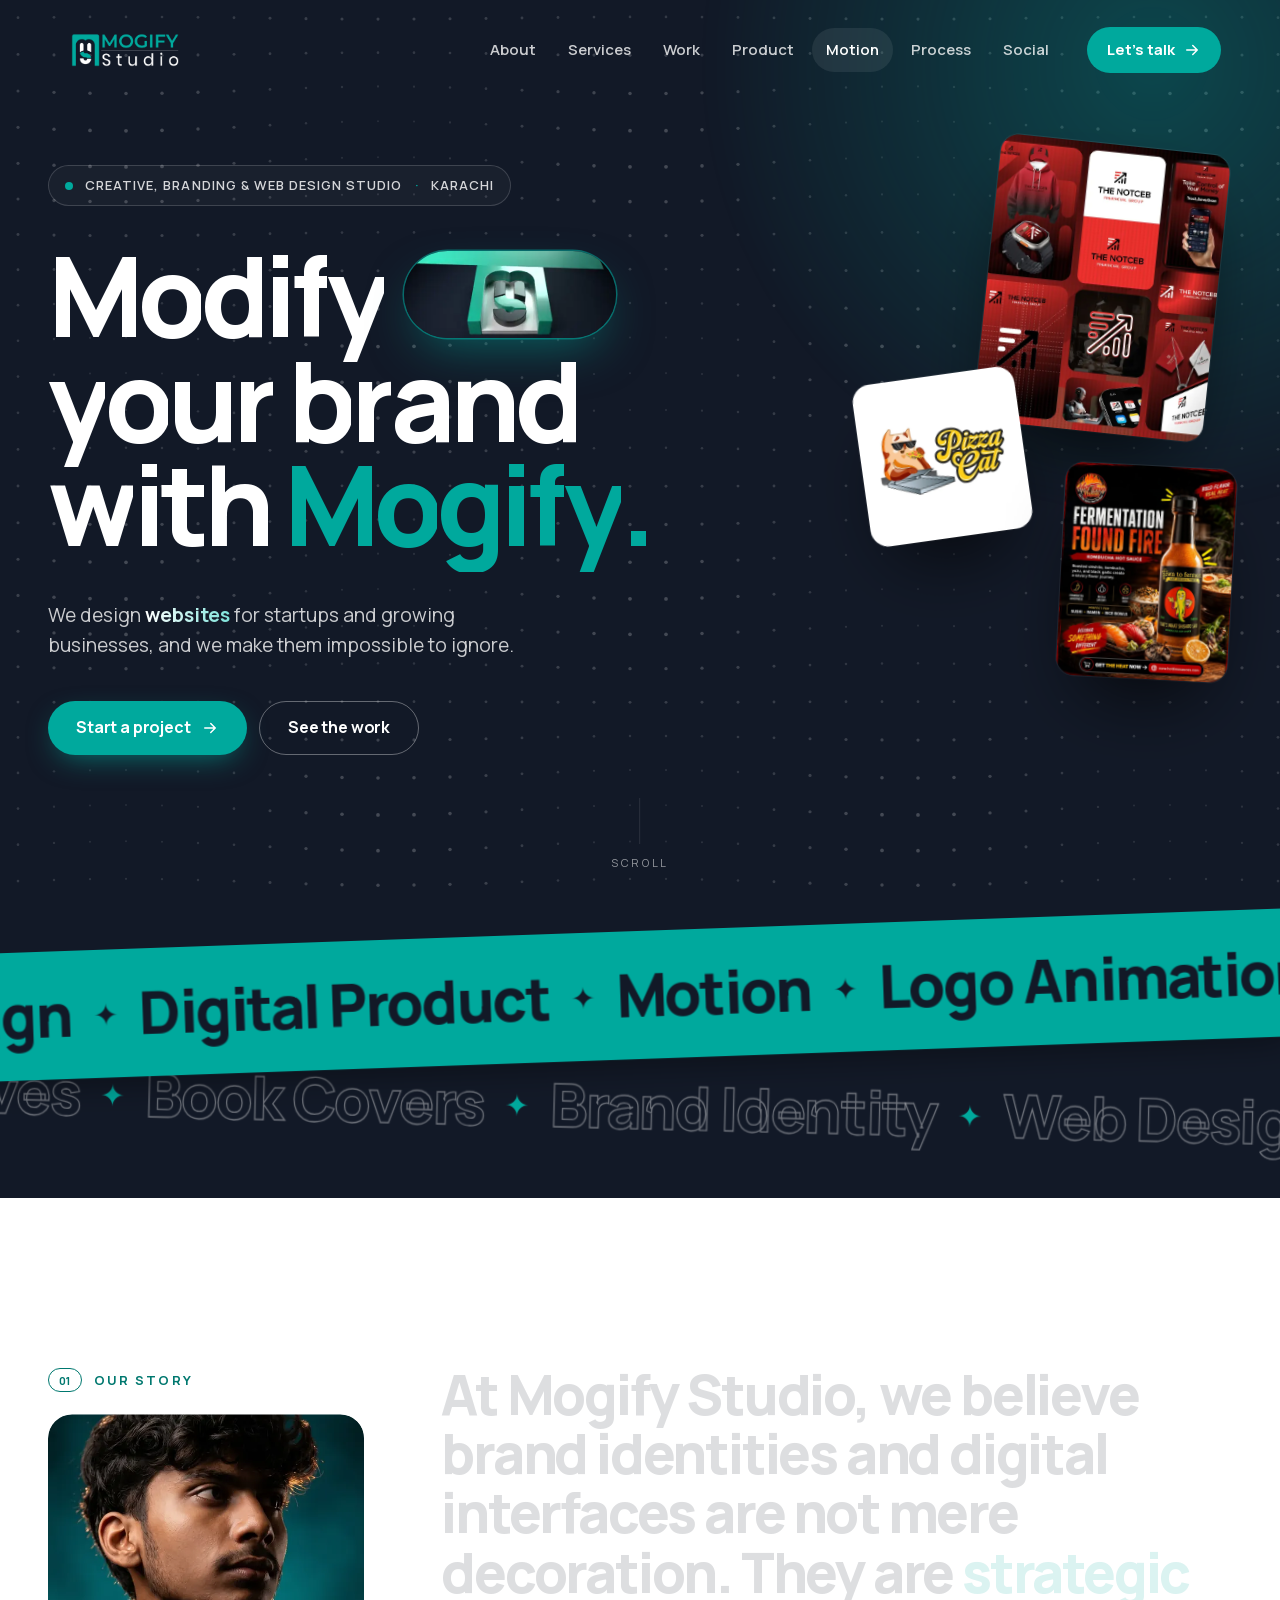
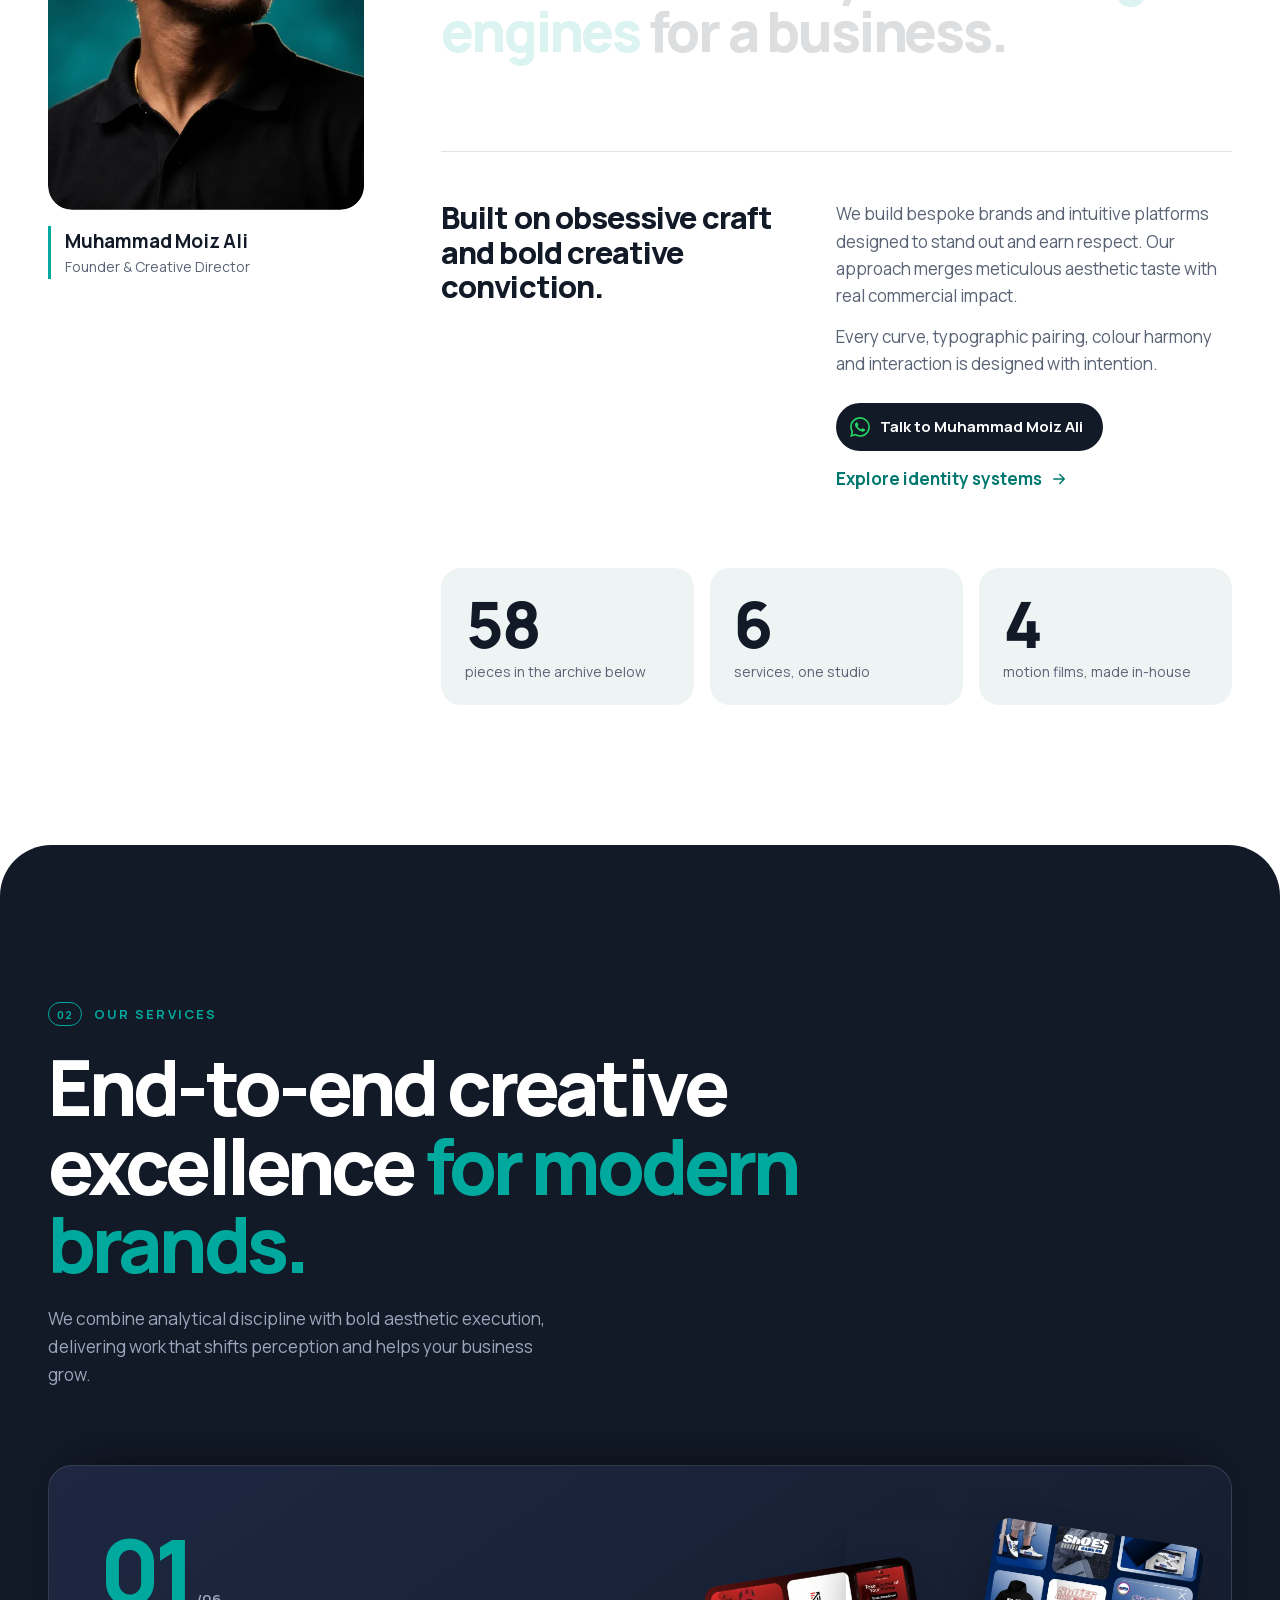
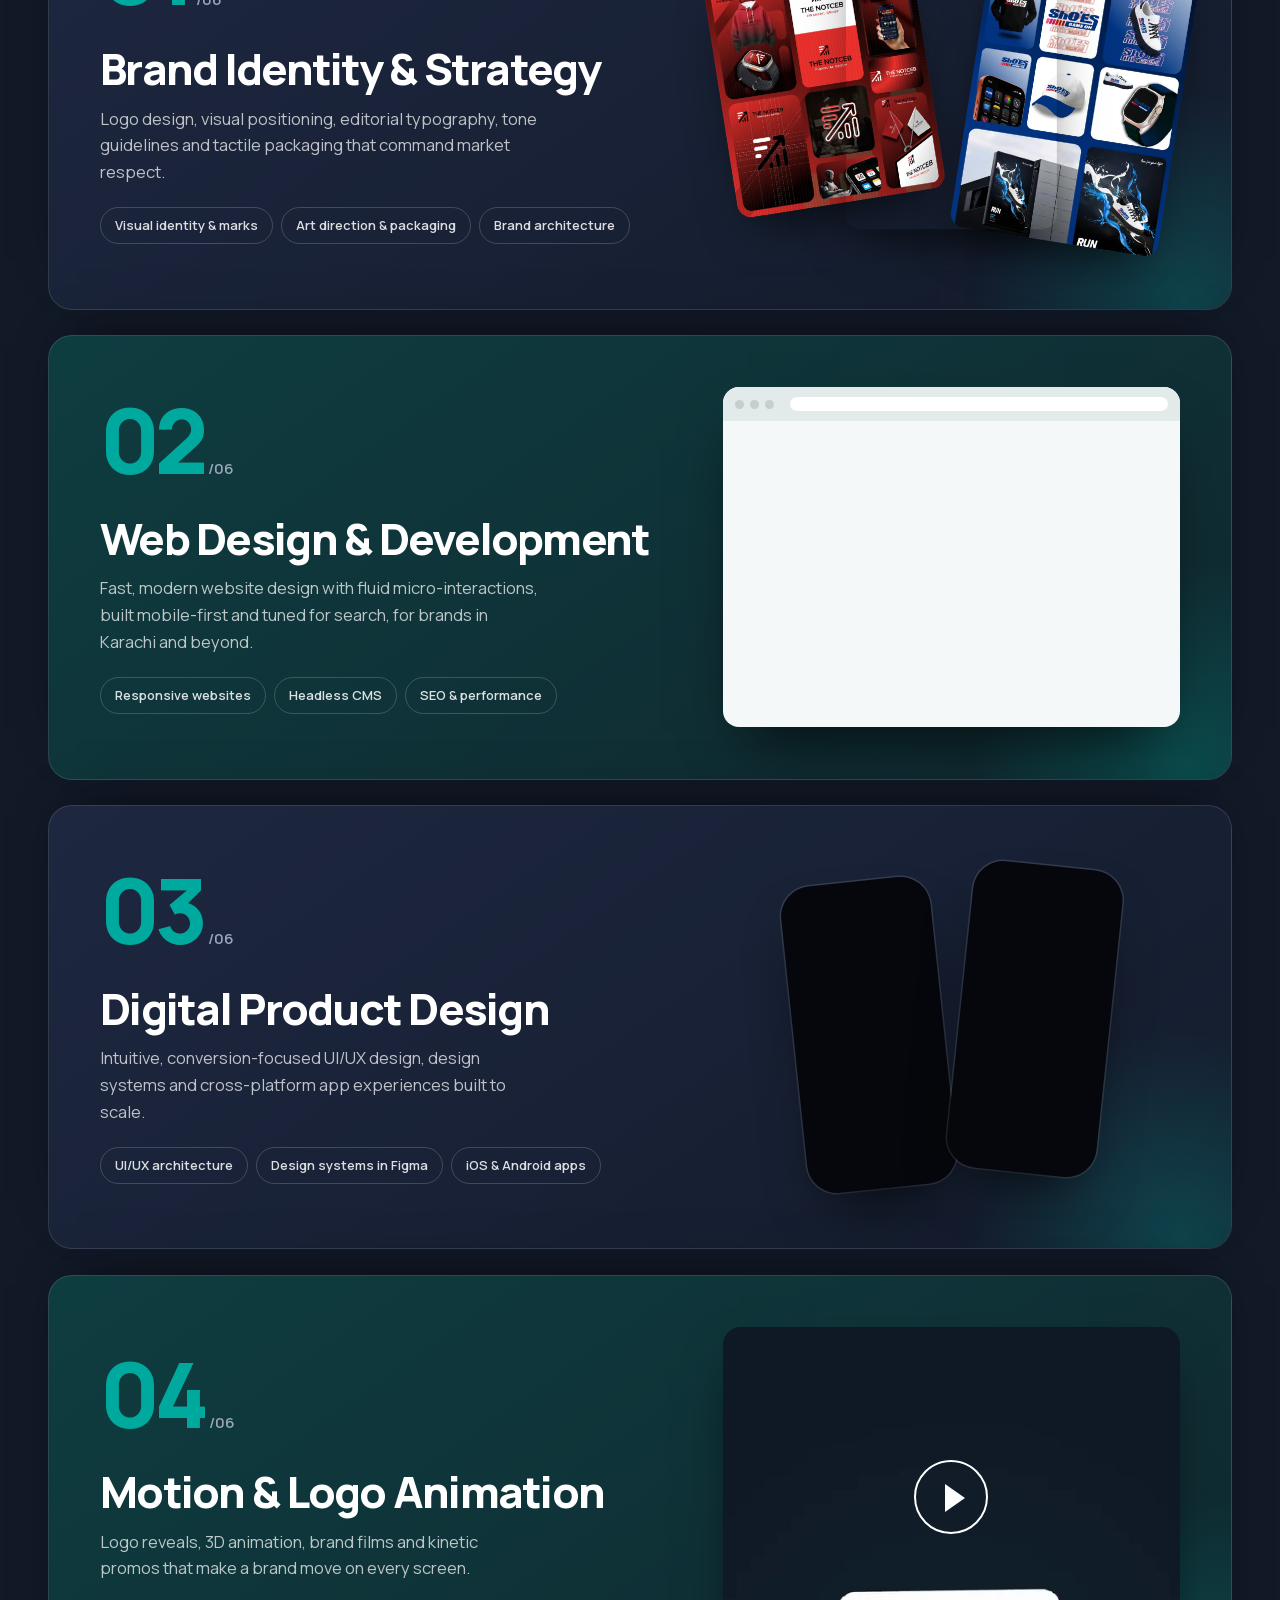
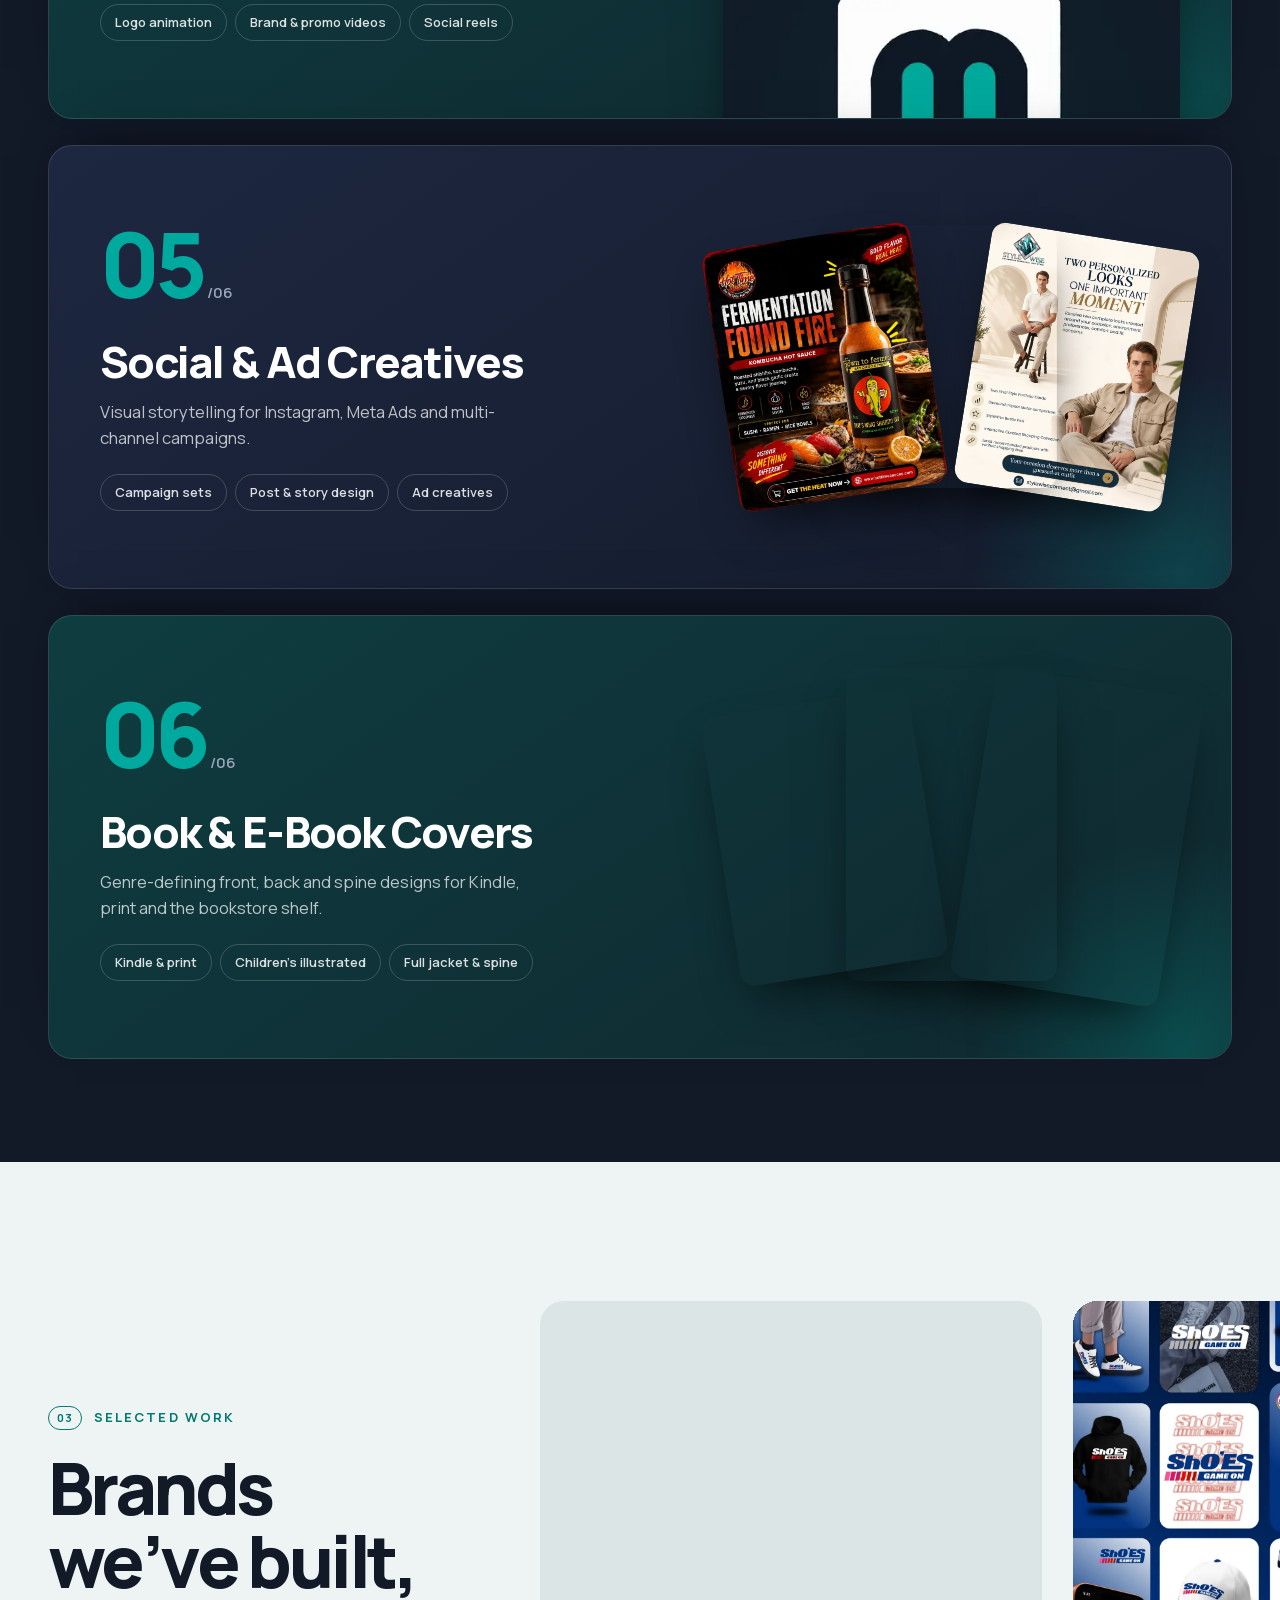
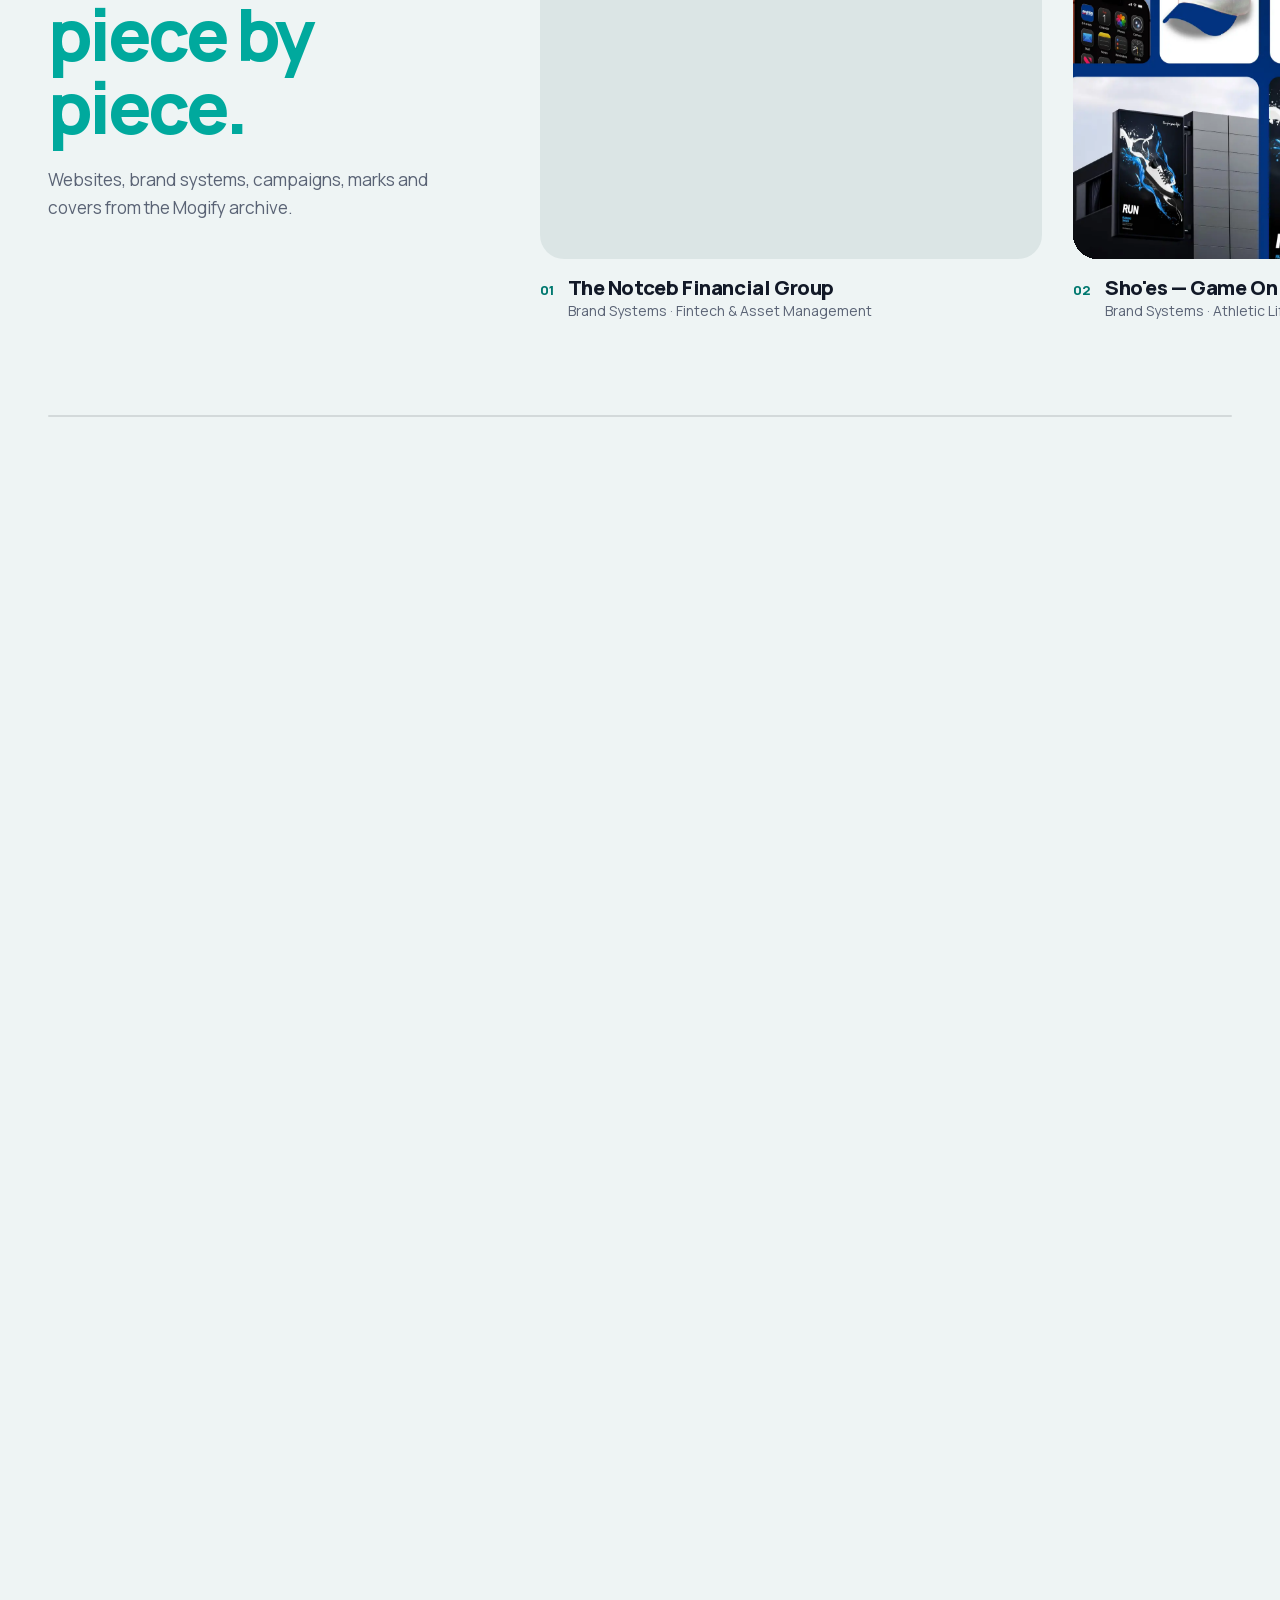
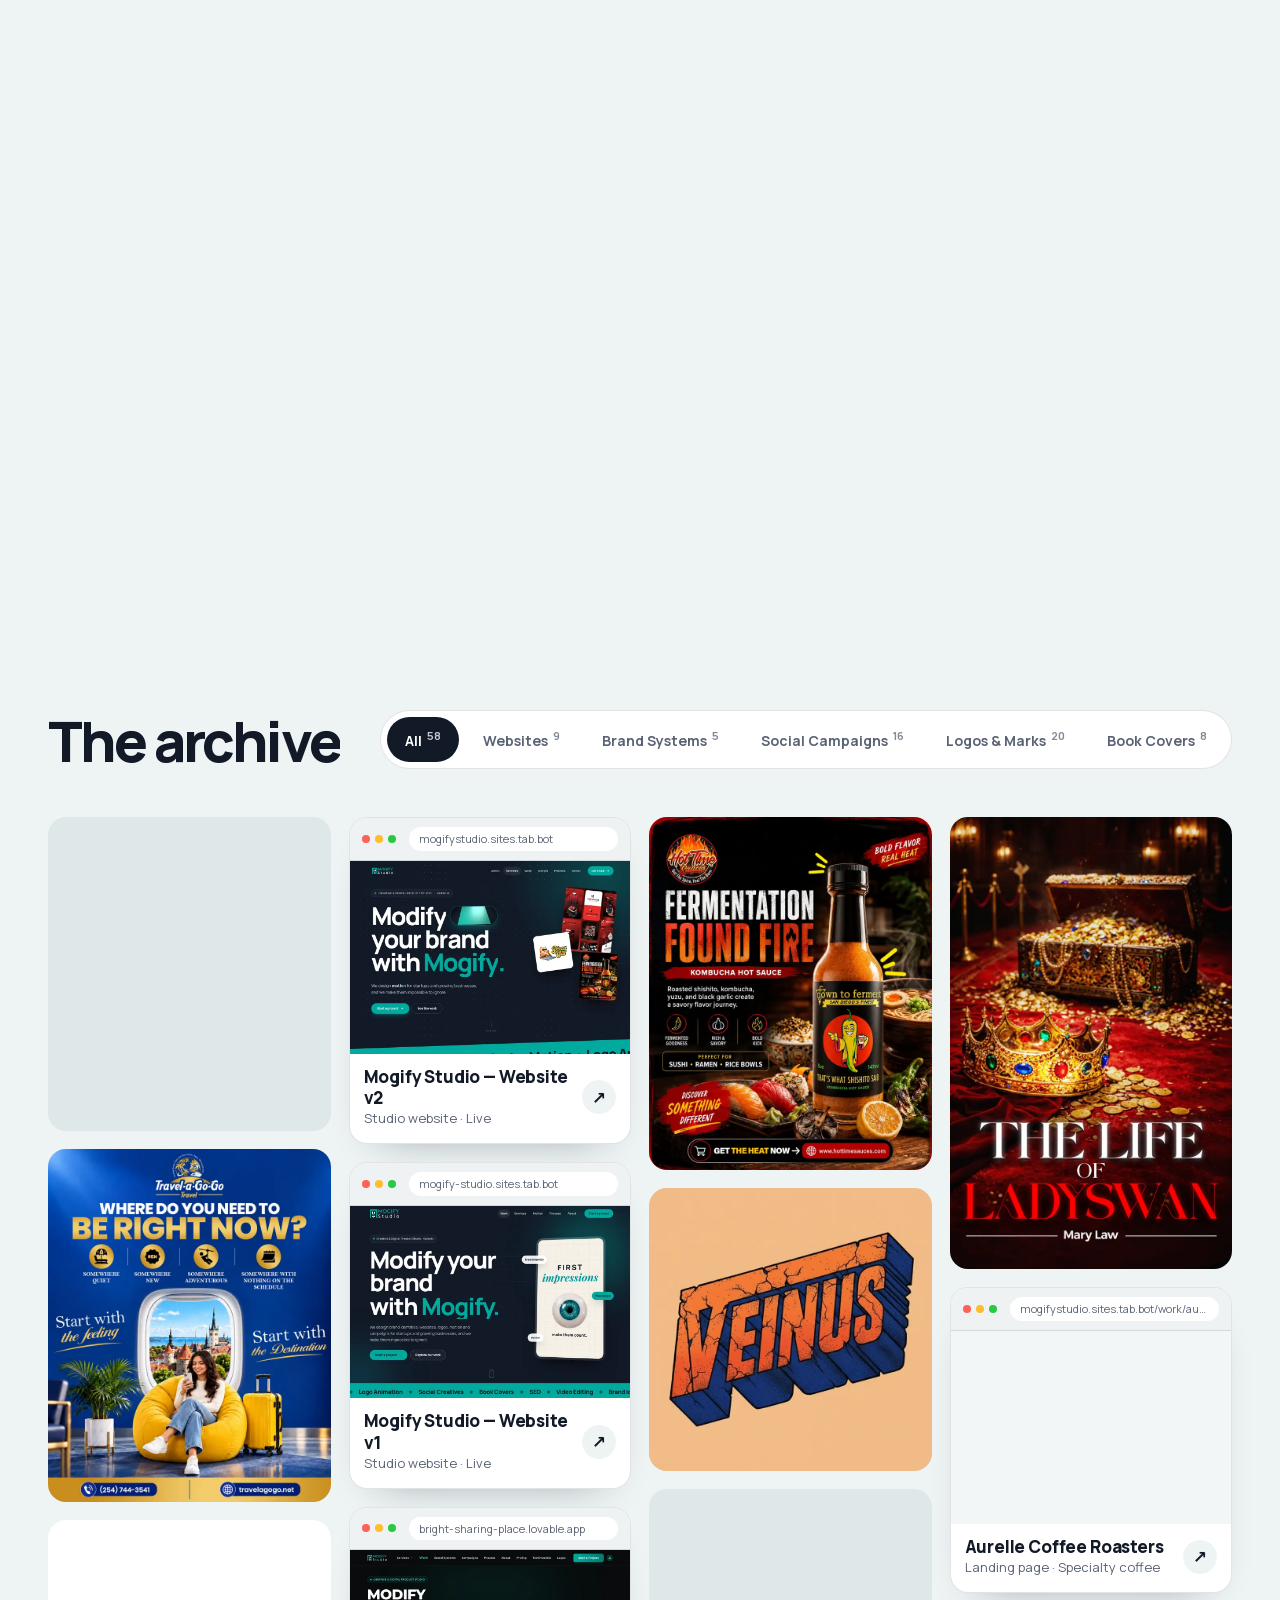
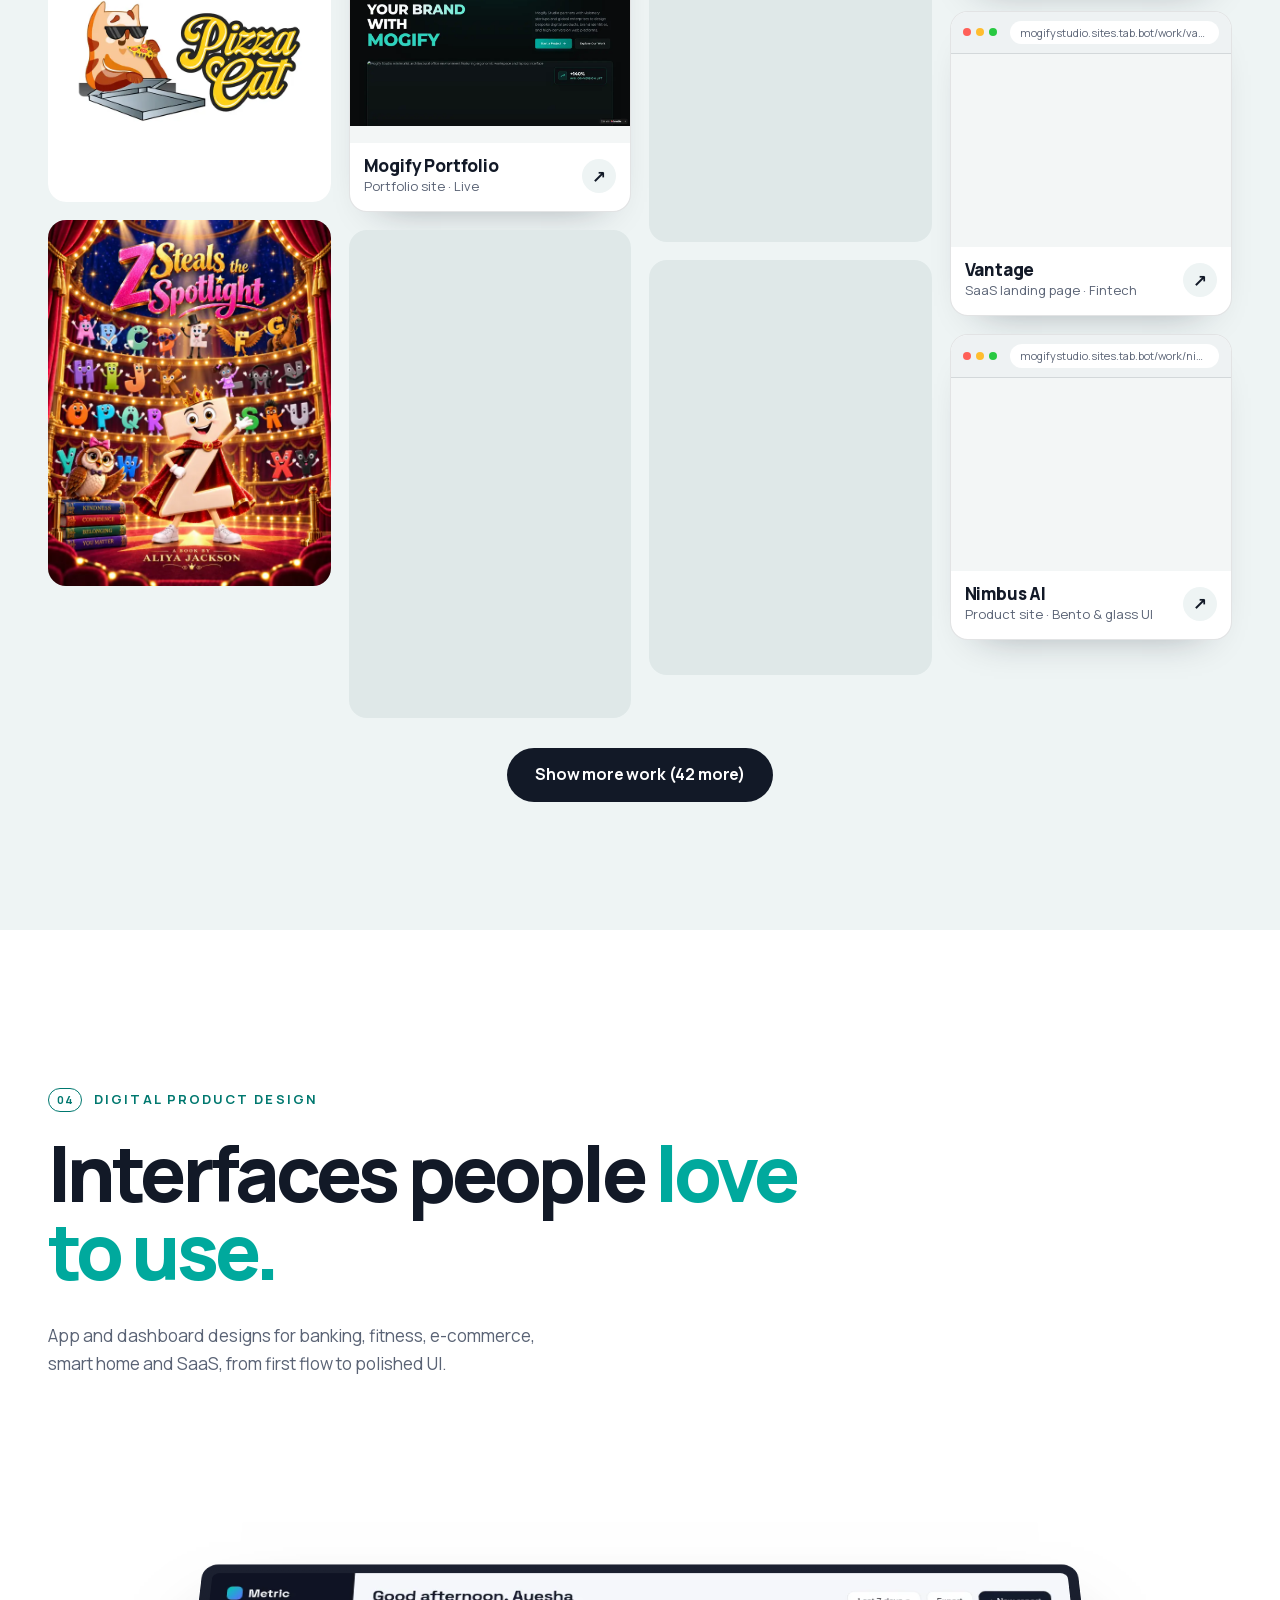
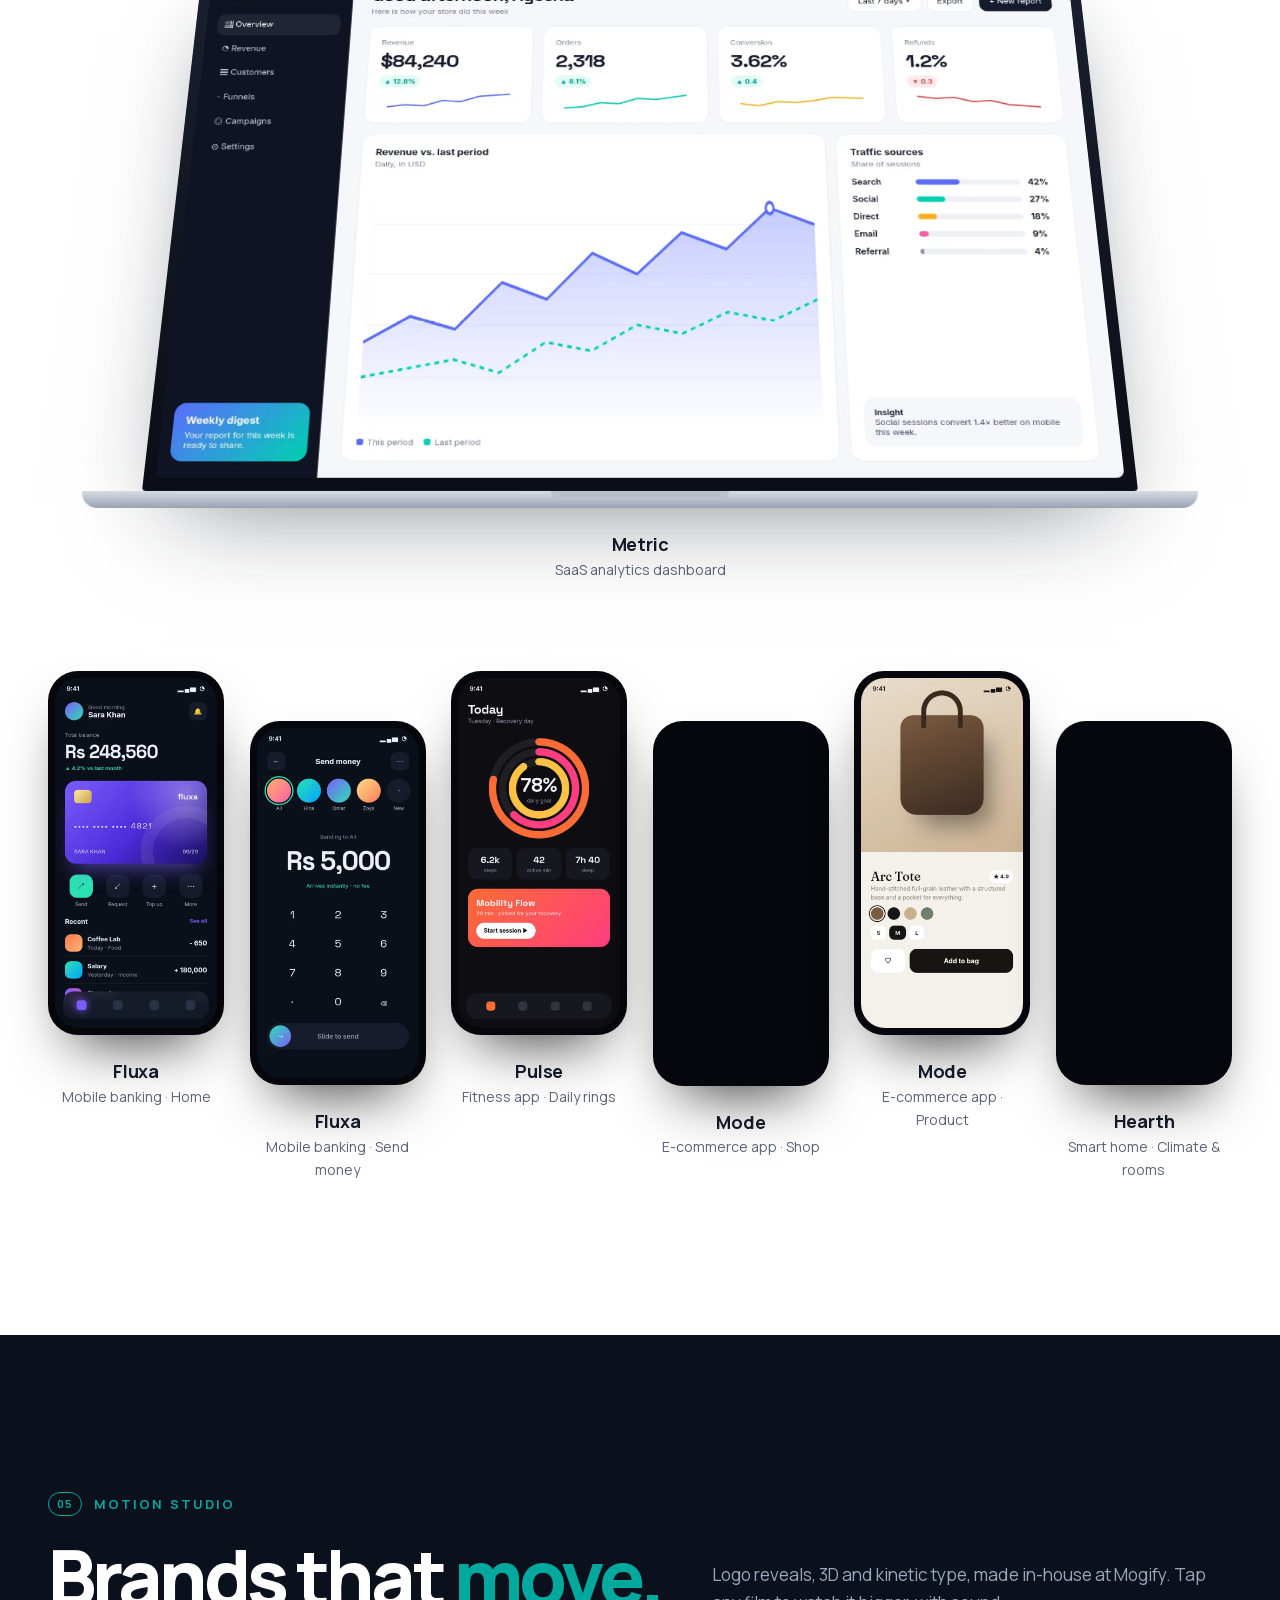
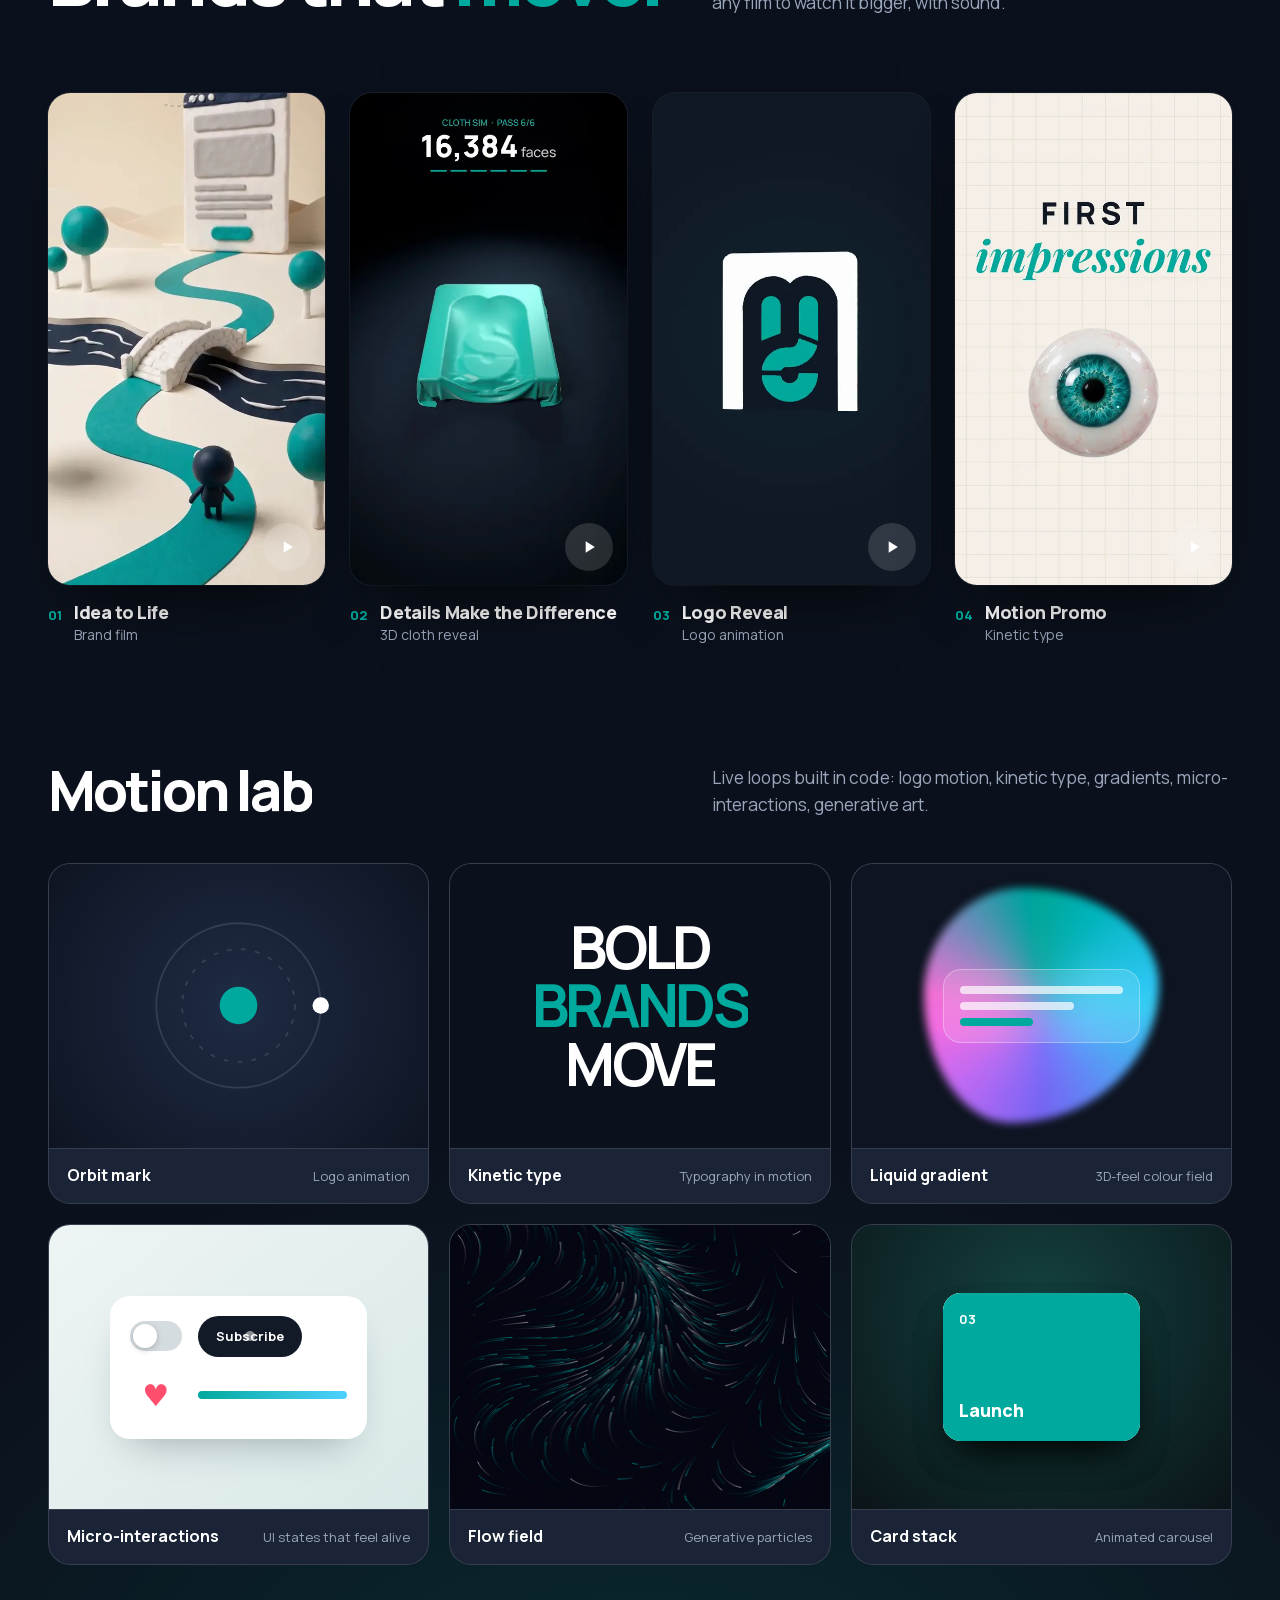
==== commit cd39c7b1: "SEO pass: titles, meta descriptions, canonical, Open Graph/Twitter tags, JSON-LD (ProfessionalServic" ====
--- a/index.html
+++ b/index.html
@@ -3,16 +3,37 @@
 <head>
 <meta charset="utf-8">
 <meta name="viewport" content="width=device-width, initial-scale=1, viewport-fit=cover">
-<title>Mogify Studio — Brand, Web &amp; Motion Design Studio in Karachi</title>
-<meta name="description" content="Mogify Studio is a creative and digital product studio in Karachi, founded by Muhammad Moiz Ali. Brand identities, websites, logos, motion and social creatives that make brands impossible to ignore.">
+<title>Web Design &amp; Branding Agency in Karachi | Mogify Studio</title>
+<meta name="description" content="Mogify Studio is a web design and branding agency in Karachi, Pakistan: websites, logo design, brand identity, UI/UX, motion design and 3D animation.">
+<meta name="robots" content="index, follow, max-image-preview:large">
+<meta name="author" content="Mogify Studio">
+<link rel="canonical" href="https://mogifystudio.sites.tab.bot/">
+<meta property="og:type" content="website">
+<meta property="og:site_name" content="Mogify Studio">
+<meta property="og:locale" content="en_US">
+<meta property="og:url" content="https://mogifystudio.sites.tab.bot/">
+<meta property="og:title" content="Mogify Studio | Web Design, Branding &amp; Motion Studio in Karachi">
+<meta property="og:description" content="Website design, logo design, brand identity, UI/UX, motion design and 3D animation from Karachi, Pakistan. Modify your brand with Mogify.">
+<meta property="og:image" content="https://mogifystudio.sites.tab.bot/og.png">
+<meta property="og:image:width" content="1200">
+<meta property="og:image:height" content="630">
+<meta property="og:image:alt" content="Mogify Studio, web design and branding studio in Karachi">
+<meta property="og:logo" content="https://mogifystudio.sites.tab.bot/logo.png">
+<meta name="twitter:card" content="summary_large_image">
+<meta name="twitter:site" content="@mogifystudio">
+<meta name="twitter:title" content="Mogify Studio | Web Design, Branding &amp; Motion Studio in Karachi">
+<meta name="twitter:description" content="Website design, logo design, brand identity, UI/UX, motion design and 3D animation from Karachi, Pakistan. Modify your brand with Mogify.">
+<meta name="twitter:image" content="https://mogifystudio.sites.tab.bot/og.png">
+<meta name="twitter:image:alt" content="Mogify Studio, web design and branding studio in Karachi">
+<script type="application/ld+json">{"@context": "https://schema.org", "@graph": [{"@type": "Organization", "@id": "https://mogifystudio.sites.tab.bot/#org", "name": "Mogify Studio", "alternateName": "Mogify", "url": "https://mogifystudio.sites.tab.bot/", "logo": {"@type": "ImageObject", "url": "https://mogifystudio.sites.tab.bot/logo.png", "width": 880, "height": 880}, "image": "https://mogifystudio.sites.tab.bot/logo.png", "description": "Creative and digital product studio in Karachi, Pakistan: web design, brand identity, logo design, UI/UX, motion design and 3D animation.", "email": "mogifystudio@gmail.com", "founder": {"@id": "https://mogifystudio.sites.tab.bot/#founder"}, "address": {"@type": "PostalAddress", "addressLocality": "Karachi", "addressCountry": "PK"}, "sameAs": ["https://www.instagram.com/mogifystudio/", "https://www.facebook.com/1174380702421763", "https://x.com/mogifystudio", "https://www.linkedin.com/in/muhammad-moiz-ali-167102412/", "https://www.pinterest.com/mogifys/", "https://www.youtube.com/@mogifystudio", "https://www.tiktok.com/@mogifystudio", "https://www.fiverr.com/mogifystudio", "https://www.freelancer.com/u/mogifystudio"]}, {"@type": "ProfessionalService", "@id": "https://mogifystudio.sites.tab.bot/#studio", "name": "Mogify Studio", "url": "https://mogifystudio.sites.tab.bot/", "image": "https://mogifystudio.sites.tab.bot/og.png", "logo": "https://mogifystudio.sites.tab.bot/logo.png", "description": "Web design and branding agency in Karachi, Pakistan offering website design, logo design, brand identity, UI/UX, motion design and 3D animation.", "email": "mogifystudio@gmail.com", "telephone": "+923232194013", "address": {"@type": "PostalAddress", "addressLocality": "Karachi", "addressRegion": "Sindh", "addressCountry": "PK"}, "areaServed": [{"@type": "City", "name": "Karachi"}, {"@type": "Country", "name": "Pakistan"}, "Worldwide"], "founder": {"@id": "https://mogifystudio.sites.tab.bot/#founder"}, "parentOrganization": {"@id": "https://mogifystudio.sites.tab.bot/#org"}, "knowsAbout": ["Web design", "Website development", "Branding", "Brand identity", "Logo design", "UI/UX design", "Motion design", "3D animation", "Social media creatives", "Book cover design"], "hasOfferCatalog": {"@type": "OfferCatalog", "name": "Mogify Studio services", "itemListElement": [{"@type": "Offer", "itemOffered": {"@type": "Service", "name": "Web Design & Development", "description": "Responsive, mobile-first website design and development, tuned for search and speed.", "provider": {"@id": "https://mogifystudio.sites.tab.bot/#org"}, "areaServed": "Pakistan"}}, {"@type": "Offer", "itemOffered": {"@type": "Service", "name": "Brand Identity & Logo Design", "description": "Logo design, visual identity systems, brand strategy and packaging.", "provider": {"@id": "https://mogifystudio.sites.tab.bot/#org"}, "areaServed": "Pakistan"}}, {"@type": "Offer", "itemOffered": {"@type": "Service", "name": "UI/UX & Digital Product Design", "description": "UI/UX design, design systems and iOS and Android app interfaces.", "provider": {"@id": "https://mogifystudio.sites.tab.bot/#org"}, "areaServed": "Pakistan"}}, {"@type": "Offer", "itemOffered": {"@type": "Service", "name": "Motion Design & 3D Animation", "description": "Logo animation, 3D animation, brand films and social reels.", "provider": {"@id": "https://mogifystudio.sites.tab.bot/#org"}, "areaServed": "Pakistan"}}, {"@type": "Offer", "itemOffered": {"@type": "Service", "name": "Social Media & Ad Creatives", "description": "Social media posts, campaigns and ad creatives.", "provider": {"@id": "https://mogifystudio.sites.tab.bot/#org"}, "areaServed": "Pakistan"}}, {"@type": "Offer", "itemOffered": {"@type": "Service", "name": "Book & E-Book Cover Design", "description": "Book and e-book cover design.", "provider": {"@id": "https://mogifystudio.sites.tab.bot/#org"}, "areaServed": "Pakistan"}}]}, "sameAs": ["https://www.instagram.com/mogifystudio/", "https://www.facebook.com/1174380702421763", "https://x.com/mogifystudio", "https://www.linkedin.com/in/muhammad-moiz-ali-167102412/", "https://www.pinterest.com/mogifys/", "https://www.youtube.com/@mogifystudio", "https://www.tiktok.com/@mogifystudio", "https://www.fiverr.com/mogifystudio", "https://www.freelancer.com/u/mogifystudio"]}, {"@type": "Person", "@id": "https://mogifystudio.sites.tab.bot/#founder", "name": "Muhammad Moiz Ali", "jobTitle": "Founder & Creative Director", "worksFor": {"@id": "https://mogifystudio.sites.tab.bot/#org"}, "image": "https://mogifystudio.sites.tab.bot/assets/img/founder.webp", "address": {"@type": "PostalAddress", "addressLocality": "Karachi", "addressCountry": "PK"}, "sameAs": ["https://www.linkedin.com/in/muhammad-moiz-ali-167102412/"]}, {"@type": "WebSite", "@id": "https://mogifystudio.sites.tab.bot/#website", "name": "Mogify Studio", "url": "https://mogifystudio.sites.tab.bot/", "inLanguage": "en", "publisher": {"@id": "https://mogifystudio.sites.tab.bot/#org"}}, {"@type": "WebPage", "@id": "https://mogifystudio.sites.tab.bot/#webpage", "url": "https://mogifystudio.sites.tab.bot/", "name": "Web Design & Branding Agency in Karachi | Mogify Studio", "description": "Mogify Studio is a web design and branding agency in Karachi, Pakistan: websites, logo design, brand identity, UI/UX, motion design and 3D animation.", "isPartOf": {"@id": "https://mogifystudio.sites.tab.bot/#website"}, "about": {"@id": "https://mogifystudio.sites.tab.bot/#org"}, "primaryImageOfPage": {"@type": "ImageObject", "url": "https://mogifystudio.sites.tab.bot/og.png"}, "inLanguage": "en"}]}</script>
+<link rel="icon" href="favicon.ico" sizes="any">
+<link rel="icon" type="image/png" sizes="48x48" href="favicon-48.png">
+<link rel="icon" type="image/png" sizes="96x96" href="favicon-96.png">
+<link rel="icon" type="image/png" sizes="192x192" href="favicon-192.png">
+<link rel="icon" type="image/png" sizes="512x512" href="favicon-512.png">
+<link rel="apple-touch-icon" href="apple-touch-icon.png">
 <meta name="theme-color" content="#121927">
-<meta property="og:title" content="Mogify Studio — Modify your brand with Mogify">
-<meta property="og:description" content="Brand identity, web design, logos, motion and social creatives from Karachi.">
-<meta property="og:type" content="website">
-<meta property="og:image" content="https://mogifystudio.sites.tab.bot/og.png">
-<meta name="twitter:card" content="summary_large_image">
-
-<link rel="apple-touch-icon" href="apple-touch-icon.png">
+
 <link rel="preload" as="font" type="font/woff2" href="assets/fonts/manrope-latin.woff2" crossorigin>
 <link rel="preload" as="image" href="assets/brand/mogify-mark-w.png">
 <link rel="stylesheet" href="styles.css">
@@ -21,24 +42,14 @@
 <script defer src="assets/js/SplitText.min.js"></script>
 <script defer src="assets/js/lenis.min.js"></script>
 <script defer src="script.js"></script>
-<link rel="canonical" href="https://mogifystudio.sites.tab.bot/">
-<link rel="icon" href="favicon.ico" sizes="any">
-<link rel="icon" type="image/png" sizes="48x48" href="favicon-48.png">
-<link rel="icon" type="image/png" sizes="96x96" href="favicon-96.png">
-<link rel="icon" type="image/png" sizes="192x192" href="favicon-192.png">
-<link rel="icon" type="image/png" sizes="512x512" href="favicon-512.png">
-<meta property="og:url" content="https://mogifystudio.sites.tab.bot/">
-<meta property="og:site_name" content="Mogify Studio">
-<meta property="og:logo" content="https://mogifystudio.sites.tab.bot/logo.png">
-<script type="application/ld+json">{"@context": "https://schema.org", "@graph": [{"@type": "Organization", "@id": "https://mogifystudio.sites.tab.bot/#org", "name": "Mogify Studio", "alternateName": "Mogify", "url": "https://mogifystudio.sites.tab.bot/", "logo": {"@type": "ImageObject", "url": "https://mogifystudio.sites.tab.bot/logo.png", "width": 880, "height": 880}, "image": "https://mogifystudio.sites.tab.bot/logo.png", "description": "Creative and digital product studio in Karachi: brand identity, web design, logos, motion and social creatives.", "founder": {"@type": "Person", "name": "Muhammad Moiz Ali"}, "address": {"@type": "PostalAddress", "addressLocality": "Karachi", "addressCountry": "PK"}, "sameAs": ["https://www.instagram.com/mogifystudio/", "https://www.facebook.com/1174380702421763", "https://x.com/mogifystudio", "https://www.linkedin.com/in/muhammad-moiz-ali-167102412/", "https://www.pinterest.com/mogifys/", "https://www.youtube.com/@mogifystudio", "https://www.tiktok.com/@mogifystudio", "https://www.fiverr.com/mogifystudio", "https://www.freelancer.com/u/mogifystudio"]}, {"@type": "WebSite", "@id": "https://mogifystudio.sites.tab.bot/#website", "name": "Mogify Studio", "url": "https://mogifystudio.sites.tab.bot/", "publisher": {"@id": "https://mogifystudio.sites.tab.bot/#org"}}]}</script>
 </head>
 <body>
 <a class="skip" href="#main">Skip to content</a>
 
 <div class="loader" id="loader" aria-hidden="true">
   <div class="ld-center">
-    <div class="ld-mark"><img src="assets/brand/mogify-mark-w.png" alt="" width="148" height="172"></div>
-    <div class="ld-word"><img src="assets/brand/mogify-word-white.png" alt="" width="423" height="172"></div>
+    <div class="ld-mark"><img src="assets/brand/mogify-mark-w.png" alt="Mogify Studio logo mark" width="148" height="172"></div>
+    <div class="ld-word"><img src="assets/brand/mogify-word-white.png" alt="Mogify Studio wordmark" width="423" height="172"></div>
   </div>
   <div class="ld-foot"><span class="ld-label">Modify your brand</span><span class="ld-count"><span id="ld-num">0</span>%</span></div>
   <div class="ld-bar"><span id="ld-bar"></span></div>
@@ -73,9 +84,9 @@
 <section class="hero" aria-labelledby="hero-title">
   <canvas class="hero-canvas" aria-hidden="true"></canvas>
   <div class="hero-glow" aria-hidden="true"></div>
-  <div class="hero-float" aria-hidden="true"><span class="hf hf-1"><img src="assets/img/work/brand-the-notceb-financial-group-4.webp" alt="" width="720" height="800" decoding="async" fetchpriority="low"></span><span class="hf hf-2"><img src="assets/img/work/logo-pizza-cat-32.webp" alt="" width="720" height="720" decoding="async" fetchpriority="low"></span><span class="hf hf-3"><img src="assets/img/work/social-fermentation-found-fire-12.webp" alt="" width="720" height="900" decoding="async" fetchpriority="low"></span></div>
+  <div class="hero-float" aria-hidden="true"><span class="hf hf-1"><img src="assets/img/work/brand-the-notceb-financial-group-4.webp" alt="The Notceb Financial Group comprehensive branding system including apparel, smart watch, mobile app, and corporate flags" width="720" height="800" decoding="async" fetchpriority="low"></span><span class="hf hf-2"><img src="assets/img/work/logo-pizza-cat-32.webp" alt="Pizza Cat mascot character logo" width="720" height="720" decoding="async" fetchpriority="low"></span><span class="hf hf-3"><img src="assets/img/work/social-fermentation-found-fire-12.webp" alt="Down to Ferment - Fermentation Found Fire kombucha hot sauce poster" width="720" height="900" decoding="async" fetchpriority="low"></span></div>
   <div class="wrap hero-in">
-    <p class="eyebrow h-anim"><span class="pulse"></span>Creative &amp; Digital Product Studio <b>·</b> Karachi</p>
+    <p class="eyebrow h-anim"><span class="pulse"></span>Creative, Branding &amp; Web Design Studio <b>·</b> Karachi</p>
     <h1 class="hero-title" id="hero-title">
       <span class="hl"><span class="hw split">Modify</span> <span class="pill h-anim" aria-hidden="true"><video class="pill-video" autoplay muted loop playsinline preload="metadata" poster="assets/video/pill-cloth.webp" width="480" height="198"><source src="assets/video/pill-cloth.mp4" type="video/mp4"></video></span></span>
       <span class="hl"><span class="hw split">your brand</span></span>
@@ -135,7 +146,7 @@
       <h2 id="services-title" class="split-lines">End-to-end creative excellence <span class="teal">for modern brands.</span></h2>
       <p class="lede reveal-up">We combine analytical discipline with bold aesthetic execution, delivering work that shifts perception and helps your business grow.</p>
     </div>
-    <ol class="svc-stack"><li class="svc-card" style="--i:0"><div class="svc-inner"><div class="svc-text"><span class="svc-num">01<small>/06</small></span><h3>Brand Identity &amp; Strategy</h3><p>Visual positioning, editorial typography, tone guidelines and tactile packaging that command market respect.</p><ul class="tags"><li>Visual identity &amp; marks</li><li>Art direction &amp; packaging</li><li>Brand architecture</li></ul></div><div class="svc-vis fan" aria-hidden="true"><img src="assets/img/work/brand-the-notceb-financial-group-4.webp" alt="" width="720" height="800" loading="lazy" decoding="async"><img src="assets/img/work/brand-paula-etc-maison-de-beaut-6.webp" alt="" width="720" height="1058" loading="lazy" decoding="async"><img src="assets/img/work/brand-sho-es-game-on-5.webp" alt="" width="720" height="1244" loading="lazy" decoding="async"></div></div></li><li class="svc-card" style="--i:1"><div class="svc-inner"><div class="svc-text"><span class="svc-num">02<small>/06</small></span><h3>Web Design &amp; Development</h3><p>Fast, modern websites with fluid micro-interactions, built mobile-first and tuned for search.</p><ul class="tags"><li>Responsive websites</li><li>Headless CMS</li><li>SEO &amp; performance</li></ul></div><div class="svc-vis browser real" aria-hidden="true"><div class="b-bar"><i></i><i></i><i></i><span></span></div><div class="b-shot"><img src="assets/img/web/aurelle-coffee.webp" alt="" width="960" height="1935" loading="lazy" decoding="async"></div></div></div></li><li class="svc-card" style="--i:2"><div class="svc-inner"><div class="svc-text"><span class="svc-num">03<small>/06</small></span><h3>Digital Product Design</h3><p>Intuitive, conversion-focused interfaces, design systems and cross-platform app experiences built to scale.</p><ul class="tags"><li>UI/UX architecture</li><li>Design systems in Figma</li><li>iOS &amp; Android apps</li></ul></div><div class="svc-vis phones2" aria-hidden="true"><span class="phone-frame"><img src="assets/img/product/fluxa-home.webp" alt="" width="600" height="1298" loading="lazy" decoding="async"></span><span class="phone-frame"><img src="assets/img/product/hearth-home.webp" alt="" width="600" height="1298" loading="lazy" decoding="async"></span></div></div></li><li class="svc-card" style="--i:3"><div class="svc-inner"><div class="svc-text"><span class="svc-num">04<small>/06</small></span><h3>Motion &amp; Logo Animation</h3><p>Logo reveals, brand films and kinetic promos that make a brand move on every screen.</p><ul class="tags"><li>Logo animation</li><li>Brand &amp; promo videos</li><li>Social reels</li></ul></div><div class="svc-vis vid" aria-hidden="true"><img src="assets/video/logo-reveal.webp" alt="" width="432" height="768" loading="lazy"><span class="play-ring"></span></div></div></li><li class="svc-card" style="--i:4"><div class="svc-inner"><div class="svc-text"><span class="svc-num">05<small>/06</small></span><h3>Social &amp; Ad Creatives</h3><p>Visual storytelling for Instagram, Meta Ads and multi-channel campaigns.</p><ul class="tags"><li>Campaign sets</li><li>Post &amp; story design</li><li>Ad creatives</li></ul></div><div class="svc-vis fan" aria-hidden="true"><img src="assets/img/work/social-fermentation-found-fire-12.webp" alt="" width="720" height="900" loading="lazy" decoding="async"><img src="assets/img/work/social-where-do-you-need-to-be-9.webp" alt="" width="720" height="900" loading="lazy" decoding="async"><img src="assets/img/work/social-two-personalized-looks-19.webp" alt="" width="720" height="900" loading="lazy" decoding="async"></div></div></li><li class="svc-card" style="--i:5"><div class="svc-inner"><div class="svc-text"><span class="svc-num">06<small>/06</small></span><h3>Book &amp; E-Book Covers</h3><p>Genre-defining front, back and spine designs for Kindle, print and the bookstore shelf.</p><ul class="tags"><li>Kindle &amp; print</li><li>Children’s illustrated</li><li>Full jacket &amp; spine</li></ul></div><div class="svc-vis fan" aria-hidden="true"><img src="assets/img/work/book-z-steals-the-spotlight-45.webp" alt="" width="612" height="792" loading="lazy" decoding="async"><img src="assets/img/work/book-the-life-of-ladyswan-47.webp" alt="" width="720" height="1152" loading="lazy" decoding="async"><img src="assets/img/work/book-winky-chop-chop-46.webp" alt="" width="720" height="1152" loading="lazy" decoding="async"></div></div></li></ol>
+    <ol class="svc-stack"><li class="svc-card" style="--i:0"><div class="svc-inner"><div class="svc-text"><span class="svc-num">01<small>/06</small></span><h3>Brand Identity &amp; Strategy</h3><p>Logo design, visual positioning, editorial typography, tone guidelines and tactile packaging that command market respect.</p><ul class="tags"><li>Visual identity &amp; marks</li><li>Art direction &amp; packaging</li><li>Brand architecture</li></ul></div><div class="svc-vis fan" aria-hidden="true"><img src="assets/img/work/brand-the-notceb-financial-group-4.webp" alt="The Notceb Financial Group comprehensive branding system including apparel, smart watch, mobile app, and corporate flags" width="720" height="800" loading="lazy" decoding="async"><img src="assets/img/work/brand-paula-etc-maison-de-beaut-6.webp" alt="Paula Etc. Maison de Beaute royal blue luxury skincare branding system with bottles, cosmetics jars, and lookbook" width="720" height="1058" loading="lazy" decoding="async"><img src="assets/img/work/brand-sho-es-game-on-5.webp" alt="Sho&#x27;es Game On athletic streetwear branding system including sneakers, packaging box, smart watch, and billboard campaign" width="720" height="1244" loading="lazy" decoding="async"></div></div></li><li class="svc-card" style="--i:1"><div class="svc-inner"><div class="svc-text"><span class="svc-num">02<small>/06</small></span><h3>Web Design &amp; Development</h3><p>Fast, modern website design with fluid micro-interactions, built mobile-first and tuned for search, for brands in Karachi and beyond.</p><ul class="tags"><li>Responsive websites</li><li>Headless CMS</li><li>SEO &amp; performance</li></ul></div><div class="svc-vis browser real" aria-hidden="true"><div class="b-bar"><i></i><i></i><i></i><span></span></div><div class="b-shot"><img src="assets/img/web/aurelle-coffee.webp" alt="Aurelle Coffee Roasters website, full page" width="960" height="1935" loading="lazy" decoding="async"></div></div></div></li><li class="svc-card" style="--i:2"><div class="svc-inner"><div class="svc-text"><span class="svc-num">03<small>/06</small></span><h3>Digital Product Design</h3><p>Intuitive, conversion-focused UI/UX design, design systems and cross-platform app experiences built to scale.</p><ul class="tags"><li>UI/UX architecture</li><li>Design systems in Figma</li><li>iOS &amp; Android apps</li></ul></div><div class="svc-vis phones2" aria-hidden="true"><span class="phone-frame"><img src="assets/img/product/fluxa-home.webp" alt="Fluxa app screen: Mobile banking · Home" width="600" height="1298" loading="lazy" decoding="async"></span><span class="phone-frame"><img src="assets/img/product/hearth-home.webp" alt="Hearth app screen: Smart home · Climate &amp; rooms" width="600" height="1298" loading="lazy" decoding="async"></span></div></div></li><li class="svc-card" style="--i:3"><div class="svc-inner"><div class="svc-text"><span class="svc-num">04<small>/06</small></span><h3>Motion &amp; Logo Animation</h3><p>Logo reveals, 3D animation, brand films and kinetic promos that make a brand move on every screen.</p><ul class="tags"><li>Logo animation</li><li>Brand &amp; promo videos</li><li>Social reels</li></ul></div><div class="svc-vis vid" aria-hidden="true"><img src="assets/video/logo-reveal.webp" alt="Mogify Studio logo animation preview" width="432" height="768" loading="lazy"><span class="play-ring"></span></div></div></li><li class="svc-card" style="--i:4"><div class="svc-inner"><div class="svc-text"><span class="svc-num">05<small>/06</small></span><h3>Social &amp; Ad Creatives</h3><p>Visual storytelling for Instagram, Meta Ads and multi-channel campaigns.</p><ul class="tags"><li>Campaign sets</li><li>Post &amp; story design</li><li>Ad creatives</li></ul></div><div class="svc-vis fan" aria-hidden="true"><img src="assets/img/work/social-fermentation-found-fire-12.webp" alt="Down to Ferment - Fermentation Found Fire kombucha hot sauce poster" width="720" height="900" loading="lazy" decoding="async"><img src="assets/img/work/social-where-do-you-need-to-be-9.webp" alt="Travel-a-Go-Go - Where Do You Need To Be Right Now campaign ad" width="720" height="900" loading="lazy" decoding="async"><img src="assets/img/work/social-two-personalized-looks-19.webp" alt="StyleWise - Two Personalized Looks One Important Moment personal styling campaign" width="720" height="900" loading="lazy" decoding="async"></div></div></li><li class="svc-card" style="--i:5"><div class="svc-inner"><div class="svc-text"><span class="svc-num">06<small>/06</small></span><h3>Book &amp; E-Book Covers</h3><p>Genre-defining front, back and spine designs for Kindle, print and the bookstore shelf.</p><ul class="tags"><li>Kindle &amp; print</li><li>Children’s illustrated</li><li>Full jacket &amp; spine</li></ul></div><div class="svc-vis fan" aria-hidden="true"><img src="assets/img/work/book-z-steals-the-spotlight-45.webp" alt="Z Steals the Spotlight - Book Cover by Aliya Jackson" width="612" height="792" loading="lazy" decoding="async"><img src="assets/img/work/book-the-life-of-ladyswan-47.webp" alt="The Life of LadySwan by Mary Law" width="720" height="1152" loading="lazy" decoding="async"><img src="assets/img/work/book-winky-chop-chop-46.webp" alt="Winky &amp; Chop Chop Go On An Adventure" width="720" height="1152" loading="lazy" decoding="async"></div></div></li></ol>
   </div>
 </section>
 
@@ -160,7 +171,7 @@
       <h3 class="split-lines">The archive</h3>
       <div class="filters" role="group" aria-label="Filter work"><button class="f-btn is-active" type="button" data-filter="all" aria-pressed="true">All <sup>58</sup></button><button class="f-btn" type="button" data-filter="web" aria-pressed="false">Websites <sup>9</sup></button><button class="f-btn" type="button" data-filter="brand" aria-pressed="false">Brand Systems <sup>5</sup></button><button class="f-btn" type="button" data-filter="social" aria-pressed="false">Social Campaigns <sup>16</sup></button><button class="f-btn" type="button" data-filter="logo" aria-pressed="false">Logos &amp; Marks <sup>20</sup></button><button class="f-btn" type="button" data-filter="book" aria-pressed="false">Book Covers <sup>8</sup></button><span class="f-ind" aria-hidden="true"></span></div>
     </div>
-    <ul class="w-grid" id="w-grid"><li class="w-item" data-cat="brand"><button class="w-card" type="button" data-index="0" data-full="assets/img/work/brand-the-notceb-financial-group-4-lg.webp" data-title="The Notceb Financial Group" data-sub="Brand Systems · Fintech &amp; Asset Management" aria-label="Open The Notceb Financial Group" data-cursor="View"><span class="w-img"><img src="assets/img/work/brand-the-notceb-financial-group-4.webp" srcset="assets/img/work/brand-the-notceb-financial-group-4.webp 720w, assets/img/work/brand-the-notceb-financial-group-4-lg.webp 1100w" sizes="(max-width: 600px) 50vw, (max-width: 1100px) 33vw, 25vw" alt="The Notceb Financial Group comprehensive branding system including apparel, smart watch, mobile app, and corporate flags" width="720" height="800" loading="lazy" decoding="async"></span><span class="w-meta"><span class="w-title">The Notceb Financial Group</span><span class="w-sub">Fintech &amp; Asset Management</span></span></button></li><li class="w-item" data-cat="social"><button class="w-card" type="button" data-index="1" data-full="assets/img/work/social-where-do-you-need-to-be-9.webp" data-title="Where Do You Need To Be?" data-sub="Social Campaigns · Travel-a-Go-Go" aria-label="Open Where Do You Need To Be?" data-cursor="View"><span class="w-img"><img src="assets/img/work/social-where-do-you-need-to-be-9.webp" alt="Travel-a-Go-Go - Where Do You Need To Be Right Now campaign ad" width="720" height="900" loading="lazy" decoding="async"></span><span class="w-meta"><span class="w-title">Where Do You Need To Be?</span><span class="w-sub">Travel-a-Go-Go</span></span></button></li><li class="w-item" data-cat="logo"><button class="w-card" type="button" data-index="2" data-full="assets/img/work/logo-pizza-cat-32.webp" data-title="Pizza Cat" data-sub="Logos &amp; Marks · Mascot" aria-label="Open Pizza Cat" data-cursor="View"><span class="w-img"><img src="assets/img/work/logo-pizza-cat-32.webp" alt="Pizza Cat mascot character logo" width="720" height="720" loading="lazy" decoding="async"></span><span class="w-meta"><span class="w-title">Pizza Cat</span><span class="w-sub">Mascot</span></span></button></li><li class="w-item" data-cat="book"><button class="w-card" type="button" data-index="3" data-full="assets/img/work/book-z-steals-the-spotlight-45.webp" data-title="Z Steals the Spotlight" data-sub="Book Covers · Children &amp; Picture" aria-label="Open Z Steals the Spotlight" data-cursor="View"><span class="w-img"><img src="assets/img/work/book-z-steals-the-spotlight-45.webp" alt="Z Steals the Spotlight - Book Cover by Aliya Jackson" width="612" height="792" loading="lazy" decoding="async"></span><span class="w-meta"><span class="w-title">Z Steals the Spotlight</span><span class="w-sub">Children &amp; Picture</span></span></button></li><li class="w-item w-web" data-cat="web"><a class="web-card can-scroll" href="https://mogifystudio.sites.tab.bot/" target="_blank" rel="noopener" data-cursor="Visit" aria-label="Mogify Studio — Website v2: Studio website · Live (opens in a new tab)"><span class="bf-bar" aria-hidden="true"><i></i><i></i><i></i><span class="bf-url">mogifystudio.sites.tab.bot</span></span><span class="bf-view"><img src="assets/img/web/mogify-v2.webp" alt="Mogify Studio — Website v2 website, full page" width="960" height="2425" loading="lazy" decoding="async"></span><span class="web-meta"><span class="w-title">Mogify Studio — Website v2</span><span class="w-sub">Studio website · Live</span><span class="web-go" aria-hidden="true">↗</span></span></a></li><li class="w-item w-web" data-cat="web"><a class="web-card can-scroll" href="https://mogify-studio.sites.tab.bot/" target="_blank" rel="noopener" data-cursor="Visit" aria-label="Mogify Studio — Website v1: Studio website · Live (opens in a new tab)"><span class="bf-bar" aria-hidden="true"><i></i><i></i><i></i><span class="bf-url">mogify-studio.sites.tab.bot</span></span><span class="bf-view"><img src="assets/img/web/mogify-v1.webp" alt="Mogify Studio — Website v1 website, full page" width="960" height="2425" loading="lazy" decoding="async"></span><span class="web-meta"><span class="w-title">Mogify Studio — Website v1</span><span class="w-sub">Studio website · Live</span><span class="web-go" aria-hidden="true">↗</span></span></a></li><li class="w-item w-web" data-cat="web"><a class="web-card" href="https://bright-sharing-place.lovable.app/" target="_blank" rel="noopener" data-cursor="Visit" aria-label="Mogify Portfolio: Portfolio site · Live (opens in a new tab)"><span class="bf-bar" aria-hidden="true"><i></i><i></i><i></i><span class="bf-url">bright-sharing-place.lovable.app</span></span><span class="bf-view"><img src="assets/img/web/portfolio-lovable.webp" alt="Mogify Portfolio website, full page" width="960" height="600" loading="lazy" decoding="async"></span><span class="web-meta"><span class="w-title">Mogify Portfolio</span><span class="w-sub">Portfolio site · Live</span><span class="web-go" aria-hidden="true">↗</span></span></a></li><li class="w-item" data-cat="brand"><button class="w-card" type="button" data-index="4" data-full="assets/img/work/brand-sho-es-game-on-5-lg.webp" data-title="Sho&#x27;es — Game On" data-sub="Brand Systems · Athletic Lifestyle" aria-label="Open Sho&#x27;es — Game On" data-cursor="View"><span class="w-img"><img src="assets/img/work/brand-sho-es-game-on-5.webp" srcset="assets/img/work/brand-sho-es-game-on-5.webp 720w, assets/img/work/brand-sho-es-game-on-5-lg.webp 1100w" sizes="(max-width: 600px) 50vw, (max-width: 1100px) 33vw, 25vw" alt="Sho&#x27;es Game On athletic streetwear branding system including sneakers, packaging box, smart watch, and billboard campaign" width="720" height="1244" loading="lazy" decoding="async"></span><span class="w-meta"><span class="w-title">Sho&#x27;es — Game On</span><span class="w-sub">Athletic Lifestyle</span></span></button></li><li class="w-item" data-cat="social"><button class="w-card" type="button" data-index="5" data-full="assets/img/work/social-fermentation-found-fire-12.webp" data-title="Fermentation Found Fire" data-sub="Social Campaigns · Hot Time Sauces" aria-label="Open Fermentation Found Fire" data-cursor="View"><span class="w-img"><img src="assets/img/work/social-fermentation-found-fire-12.webp" alt="Down to Ferment - Fermentation Found Fire kombucha hot sauce poster" width="720" height="900" loading="lazy" decoding="async"></span><span class="w-meta"><span class="w-title">Fermentation Found Fire</span><span class="w-sub">Hot Time Sauces</span></span></button></li><li class="w-item" data-cat="logo"><button class="w-card" type="button" data-index="6" data-full="assets/img/work/logo-veinus-25.webp" data-title="Veinus" data-sub="Logos &amp; Marks · 3D Type" aria-label="Open Veinus" data-cursor="View"><span class="w-img"><img src="assets/img/work/logo-veinus-25.webp" alt="Veinus 3D typography streetwear logo mark" width="720" height="720" loading="lazy" decoding="async"></span><span class="w-meta"><span class="w-title">Veinus</span><span class="w-sub">3D Type</span></span></button></li><li class="w-item" data-cat="social"><button class="w-card" type="button" data-index="7" data-full="assets/img/work/social-first-class-care-15.webp" data-title="First Class Care" data-sub="Social Campaigns · 1st Glass ICT" aria-label="Open First Class Care" data-cursor="View"><span class="w-img"><img src="assets/img/work/social-first-class-care-15.webp" alt="1st Glass ICT - Clear Windows First Class Care commercial poster" width="720" height="900" loading="lazy" decoding="async"></span><span class="w-meta"><span class="w-title">First Class Care</span><span class="w-sub">1st Glass ICT</span></span></button></li><li class="w-item" data-cat="brand"><button class="w-card" type="button" data-index="8" data-full="assets/img/work/brand-paula-etc-maison-de-beaut-6-lg.webp" data-title="Paula Etc. Maison de Beauté" data-sub="Brand Systems · Skincare / Maison" aria-label="Open Paula Etc. Maison de Beauté" data-cursor="View"><span class="w-img"><img src="assets/img/work/brand-paula-etc-maison-de-beaut-6.webp" srcset="assets/img/work/brand-paula-etc-maison-de-beaut-6.webp 720w, assets/img/work/brand-paula-etc-maison-de-beaut-6-lg.webp 1100w" sizes="(max-width: 600px) 50vw, (max-width: 1100px) 33vw, 25vw" alt="Paula Etc. Maison de Beaute royal blue luxury skincare branding system with bottles, cosmetics jars, and lookbook" width="720" height="1058" loading="lazy" decoding="async"></span><span class="w-meta"><span class="w-title">Paula Etc. Maison de Beauté</span><span class="w-sub">Skincare / Maison</span></span></button></li><li class="w-item" data-cat="book"><button class="w-card" type="button" data-index="9" data-full="assets/img/work/book-the-life-of-ladyswan-47.webp" data-title="The Life of LadySwan" data-sub="Book Covers · Historical Drama" aria-label="Open The Life of LadySwan" data-cursor="View"><span class="w-img"><img src="assets/img/work/book-the-life-of-ladyswan-47.webp" alt="The Life of LadySwan by Mary Law" width="720" height="1152" loading="lazy" decoding="async"></span><span class="w-meta"><span class="w-title">The Life of LadySwan</span><span class="w-sub">Historical Drama</span></span></button></li><li class="w-item w-web" data-cat="web"><a class="web-card can-scroll" href="https://mogifystudio.sites.tab.bot/work/aurelle-coffee" target="_blank" rel="noopener" data-cursor="Visit" aria-label="Aurelle Coffee Roasters: Landing page · Specialty coffee (opens in a new tab)"><span class="bf-bar" aria-hidden="true"><i></i><i></i><i></i><span class="bf-url">mogifystudio.sites.tab.bot/work/aurelle-coffee</span></span><span class="bf-view"><img src="assets/img/web/aurelle-coffee.webp" alt="Aurelle Coffee Roasters website, full page" width="960" height="1935" loading="lazy" decoding="async"></span><span class="web-meta"><span class="w-title">Aurelle Coffee Roasters</span><span class="w-sub">Landing page · Specialty coffee</span><span class="web-go" aria-hidden="true">↗</span></span></a></li><li class="w-item w-web" data-cat="web"><a class="web-card can-scroll" href="https://mogifystudio.sites.tab.bot/work/vantage-finance" target="_blank" rel="noopener" data-cursor="Visit" aria-label="Vantage: SaaS landing page · Fintech (opens in a new tab)"><span class="bf-bar" aria-hidden="true"><i></i><i></i><i></i><span class="bf-url">mogifystudio.sites.tab.bot/work/vantage-finance</span></span><span class="bf-view"><img src="assets/img/web/vantage-finance.webp" alt="Vantage website, full page" width="960" height="1984" loading="lazy" decoding="async"></span><span class="web-meta"><span class="w-title">Vantage</span><span class="w-sub">SaaS landing page · Fintech</span><span class="web-go" aria-hidden="true">↗</span></span></a></li><li class="w-item w-web" data-cat="web"><a class="web-card can-scroll" href="https://mogifystudio.sites.tab.bot/work/nimbus-ai" target="_blank" rel="noopener" data-cursor="Visit" aria-label="Nimbus AI: Product site · Bento &amp; glass UI (opens in a new tab)"><span class="bf-bar" aria-hidden="true"><i></i><i></i><i></i><span class="bf-url">mogifystudio.sites.tab.bot/work/nimbus-ai</span></span><span class="bf-view"><img src="assets/img/web/nimbus-ai.webp" alt="Nimbus AI website, full page" width="960" height="1113" loading="lazy" decoding="async"></span><span class="web-meta"><span class="w-title">Nimbus AI</span><span class="w-sub">Product site · Bento &amp; glass UI</span><span class="web-go" aria-hidden="true">↗</span></span></a></li><li class="w-item" data-cat="logo"><button class="w-card" type="button" data-index="10" data-full="assets/img/work/logo-doggie-style-28.webp" data-title="Doggie Style" data-sub="Logos &amp; Marks · Food Truck" aria-label="Open Doggie Style" data-cursor="View"><span class="w-img"><img src="assets/img/work/logo-doggie-style-28.webp" alt="Doggie Style gourmet hot dogs badge logo" width="720" height="720" loading="lazy" decoding="async"></span><span class="w-meta"><span class="w-title">Doggie Style</span><span class="w-sub">Food Truck</span></span></button></li><li class="w-item" data-cat="social"><button class="w-card" type="button" data-index="11" data-full="assets/img/work/social-two-personalized-looks-19.webp" data-title="Two Personalized Looks" data-sub="Social Campaigns · StyleWise" aria-label="Open Two Personalized Looks" data-cursor="View"><span class="w-img"><img src="assets/img/work/social-two-personalized-looks-19.webp" alt="StyleWise - Two Personalized Looks One Important Moment personal styling campaign" width="720" height="900" loading="lazy" decoding="async"></span><span class="w-meta"><span class="w-title">Two Personalized Looks</span><span class="w-sub">StyleWise</span></span></button></li><li class="w-item" data-cat="brand"><button class="w-card" type="button" data-index="12" data-full="assets/img/work/brand-foods-carnes-7-lg.webp" data-title="Foods Carnes" data-sub="Brand Systems · Artisan Butcher &amp; Grill" aria-label="Open Foods Carnes" data-cursor="View"><span class="w-img"><img src="assets/img/work/brand-foods-carnes-7.webp" srcset="assets/img/work/brand-foods-carnes-7.webp 720w, assets/img/work/brand-foods-carnes-7-lg.webp 1100w" sizes="(max-width: 600px) 50vw, (max-width: 1100px) 33vw, 25vw" alt="Foods Carnes culinary butcher branding system with delivery van wrap, storefront facade, staff polo, and takeout boxes" width="720" height="1036" loading="lazy" decoding="async"></span><span class="w-meta"><span class="w-title">Foods Carnes</span><span class="w-sub">Artisan Butcher &amp; Grill</span></span></button></li><li class="w-item" data-cat="logo"><button class="w-card" type="button" data-index="13" data-full="assets/img/work/logo-al-pastor-co-34.webp" data-title="Al Pastor Co." data-sub="Logos &amp; Marks · Retro Cartoon" aria-label="Open Al Pastor Co." data-cursor="View"><span class="w-img"><img src="assets/img/work/logo-al-pastor-co-34.webp" alt="Al Pastor Co. vintage taco mascot logo" width="720" height="720" loading="lazy" decoding="async"></span><span class="w-meta"><span class="w-title">Al Pastor Co.</span><span class="w-sub">Retro Cartoon</span></span></button></li><li class="w-item" data-cat="book"><button class="w-card" type="button" data-index="14" data-full="assets/img/work/book-team-before-self-49.webp" data-title="Team Before Self" data-sub="Book Covers · Memoir" aria-label="Open Team Before Self" data-cursor="View"><span class="w-img"><img src="assets/img/work/book-team-before-self-49.webp" alt="Team Before Self by Michael Mongo Minotto" width="720" height="1080" loading="lazy" decoding="async"></span><span class="w-meta"><span class="w-title">Team Before Self</span><span class="w-sub">Memoir</span></span></button></li><li class="w-item" data-cat="brand"><button class="w-card" type="button" data-index="15" data-full="assets/img/work/brand-alberta-s-mexican-restaurant-8-lg.webp" data-title="Alberta&#x27;s Mexican Restaurant" data-sub="Brand Systems · Authentic Mexican Cuisine" aria-label="Open Alberta&#x27;s Mexican Restaurant" data-cursor="View"><span class="w-img"><img src="assets/img/work/brand-alberta-s-mexican-restaurant-8.webp" srcset="assets/img/work/brand-alberta-s-mexican-restaurant-8.webp 720w, assets/img/work/brand-alberta-s-mexican-restaurant-8-lg.webp 1100w" sizes="(max-width: 600px) 50vw, (max-width: 1100px) 33vw, 25vw" alt="Alberta&#x27;s Mexican Restaurant comprehensive branding system including denim barista apron, delivery scooter livery, NFC business cards, and social promos" width="720" height="1050" loading="lazy" decoding="async"></span><span class="w-meta"><span class="w-title">Alberta&#x27;s Mexican Restaurant</span><span class="w-sub">Authentic Mexican Cuisine</span></span></button></li><li class="w-item w-web" data-cat="web"><a class="web-card can-scroll" href="https://mogifystudio.sites.tab.bot/work/kora-skincare" target="_blank" rel="noopener" data-cursor="Visit" aria-label="Kora: E-commerce · Clean skincare (opens in a new tab)"><span class="bf-bar" aria-hidden="true"><i></i><i></i><i></i><span class="bf-url">mogifystudio.sites.tab.bot/work/kora-skincare</span></span><span class="bf-view"><img src="assets/img/web/kora-skincare.webp" alt="Kora website, full page" width="960" height="2081" loading="lazy" decoding="async"></span><span class="web-meta"><span class="w-title">Kora</span><span class="w-sub">E-commerce · Clean skincare</span><span class="web-go" aria-hidden="true">↗</span></span></a></li><li class="w-item w-web" data-cat="web"><a class="web-card can-scroll" href="https://mogifystudio.sites.tab.bot/work/halo-audio" target="_blank" rel="noopener" data-cursor="Visit" aria-label="Halo Audio: Product launch · Headphones (opens in a new tab)"><span class="bf-bar" aria-hidden="true"><i></i><i></i><i></i><span class="bf-url">mogifystudio.sites.tab.bot/work/halo-audio</span></span><span class="bf-view"><img src="assets/img/web/halo-audio.webp" alt="Halo Audio website, full page" width="960" height="1450" loading="lazy" decoding="async"></span><span class="web-meta"><span class="w-title">Halo Audio</span><span class="w-sub">Product launch · Headphones</span><span class="web-go" aria-hidden="true">↗</span></span></a></li><li class="w-item w-web" data-cat="web"><a class="web-card can-scroll" href="https://mogifystudio.sites.tab.bot/work/pulse-app" target="_blank" rel="noopener" data-cursor="Visit" aria-label="Pulse: App landing page · Fitness (opens in a new tab)"><span class="bf-bar" aria-hidden="true"><i></i><i></i><i></i><span class="bf-url">mogifystudio.sites.tab.bot/work/pulse-app</span></span><span class="bf-view"><img src="assets/img/web/pulse-app.webp" alt="Pulse website, full page" width="960" height="1286" loading="lazy" decoding="async"></span><span class="web-meta"><span class="w-title">Pulse</span><span class="w-sub">App landing page · Fitness</span><span class="web-go" aria-hidden="true">↗</span></span></a></li><li class="w-item" data-cat="social"><button class="w-card" type="button" data-index="16" data-full="assets/img/work/social-booked-isn-t-the-end-10.webp" data-title="Booked Isn’t The End" data-sub="Social Campaigns · Travel-a-Go-Go" aria-label="Open Booked Isn’t The End" data-cursor="View"><span class="w-img"><img src="assets/img/work/social-booked-isn-t-the-end-10.webp" alt="Travel-a-Go-Go - Booked Isn&#x27;t The End Of The Story travel campaign" width="720" height="900" loading="lazy" decoding="async"></span><span class="w-meta"><span class="w-title">Booked Isn’t The End</span><span class="w-sub">Travel-a-Go-Go</span></span></button></li><li class="w-item" data-cat="social"><button class="w-card" type="button" data-index="17" data-full="assets/img/work/social-the-best-itinerary-11.webp" data-title="The Best Itinerary" data-sub="Social Campaigns · Travel-a-Go-Go" aria-label="Open The Best Itinerary" data-cursor="View"><span class="w-img"><img src="assets/img/work/social-the-best-itinerary-11.webp" alt="Travel-a-Go-Go - The Best Itinerary Isn&#x27;t Always The Busiest One" width="720" height="900" loading="lazy" decoding="async"></span><span class="w-meta"><span class="w-title">The Best Itinerary</span><span class="w-sub">Travel-a-Go-Go</span></span></button></li><li class="w-item" data-cat="social"><button class="w-card" type="button" data-index="18" data-full="assets/img/work/social-a-heat-legend-returns-13.webp" data-title="A Heat Legend Returns" data-sub="Social Campaigns · Hot Time Sauces" aria-label="Open A Heat Legend Returns" data-cursor="View"><span class="w-img"><img src="assets/img/work/social-a-heat-legend-returns-13.webp" alt="Blair&#x27;s Pure Death - A Heat Legend Returns campaign ad" width="720" height="900" loading="lazy" decoding="async"></span><span class="w-meta"><span class="w-title">A Heat Legend Returns</span><span class="w-sub">Hot Time Sauces</span></span></button></li><li class="w-item" data-cat="social"><button class="w-card" type="button" data-index="19" data-full="assets/img/work/social-eight-flavors-one-adventure-14.webp" data-title="Eight Flavors, One Adventure" data-sub="Social Campaigns · Hot Time Sauces" aria-label="Open Eight Flavors, One Adventure" data-cursor="View"><span class="w-img"><img src="assets/img/work/social-eight-flavors-one-adventure-14.webp" alt="8 Dragons - Eight Flavors One Adventure gourmet sauce poster" width="720" height="900" loading="lazy" decoding="async"></span><span class="w-meta"><span class="w-title">Eight Flavors, One Adventure</span><span class="w-sub">Hot Time Sauces</span></span></button></li><li class="w-item" data-cat="social"><button class="w-card" type="button" data-index="20" data-full="assets/img/work/social-a-clear-difference-16.webp" data-title="A Clear Difference" data-sub="Social Campaigns · 1st Glass ICT" aria-label="Open A Clear Difference" data-cursor="View"><span class="w-img"><img src="assets/img/work/social-a-clear-difference-16.webp" alt="1st Glass ICT - One Cleaning A Clear Difference rope access poster" width="720" height="900" loading="lazy" decoding="async"></span><span class="w-meta"><span class="w-title">A Clear Difference</span><span class="w-sub">1st Glass ICT</span></span></button></li><li class="w-item" data-cat="social"><button class="w-card" type="button" data-index="21" data-full="assets/img/work/social-without-the-hassle-17.webp" data-title="Without The Hassle" data-sub="Social Campaigns · 1st Glass ICT" aria-label="Open Without The Hassle" data-cursor="View"><span class="w-img"><img src="assets/img/work/social-without-the-hassle-17.webp" alt="1st Glass ICT - Clean Windows Without The Hassle residential cleaning poster" width="720" height="900" loading="lazy" decoding="async"></span><span class="w-meta"><span class="w-title">Without The Hassle</span><span class="w-sub">1st Glass ICT</span></span></button></li><li class="w-item" data-cat="social"><button class="w-card" type="button" data-index="22" data-full="assets/img/work/social-competitive-pricing-18.webp" data-title="Competitive Pricing" data-sub="Social Campaigns · 1st Glass ICT" aria-label="Open Competitive Pricing" data-cursor="View"><span class="w-img"><img src="assets/img/work/social-competitive-pricing-18.webp" alt="1st Glass ICT - Quality Service At Competitive Pricing promotional poster" width="720" height="900" loading="lazy" decoding="async"></span><span class="w-meta"><span class="w-title">Competitive Pricing</span><span class="w-sub">1st Glass ICT</span></span></button></li><li class="w-item" data-cat="social"><button class="w-card" type="button" data-index="23" data-full="assets/img/work/social-moments-deserve-more-20.webp" data-title="Moments Deserve More" data-sub="Social Campaigns · StyleWise" aria-label="Open Moments Deserve More" data-cursor="View"><span class="w-img"><img src="assets/img/work/social-moments-deserve-more-20.webp" alt="StyleWise - Some Moments Deserve More Than This Will Do celebration styling ad" width="720" height="900" loading="lazy" decoding="async"></span><span class="w-meta"><span class="w-title">Moments Deserve More</span><span class="w-sub">StyleWise</span></span></button></li><li class="w-item" data-cat="social"><button class="w-card" type="button" data-index="24" data-full="assets/img/work/social-three-outfits-one-direction-21.webp" data-title="Three Outfits, One Direction" data-sub="Social Campaigns · StyleWise" aria-label="Open Three Outfits, One Direction" data-cursor="View"><span class="w-img"><img src="assets/img/work/social-three-outfits-one-direction-21.webp" alt="StyleWise - Three Outfits One Strongest Direction capsule wardrobing ad" width="720" height="900" loading="lazy" decoding="async"></span><span class="w-meta"><span class="w-title">Three Outfits, One Direction</span><span class="w-sub">StyleWise</span></span></button></li><li class="w-item" data-cat="social"><button class="w-card" type="button" data-index="25" data-full="assets/img/work/social-everyday-driving-marks-22.webp" data-title="Everyday Driving Marks" data-sub="Social Campaigns · BHB Services" aria-label="Open Everyday Driving Marks" data-cursor="View"><span class="w-img"><img src="assets/img/work/social-everyday-driving-marks-22.webp" alt="BHB Services - Everyday Driving Leaves A Mark auto detailing poster" width="720" height="900" loading="lazy" decoding="async"></span><span class="w-meta"><span class="w-title">Everyday Driving Marks</span><span class="w-sub">BHB Services</span></span></button></li><li class="w-item" data-cat="social"><button class="w-card" type="button" data-index="26" data-full="assets/img/work/social-exterior-property-care-23.webp" data-title="Exterior Property Care" data-sub="Social Campaigns · BHB Services" aria-label="Open Exterior Property Care" data-cursor="View"><span class="w-img"><img src="assets/img/work/social-exterior-property-care-23.webp" alt="BHB Services - Property Care Doesn&#x27;t Stop At The Front Door pressure washing poster" width="720" height="900" loading="lazy" decoding="async"></span><span class="w-meta"><span class="w-title">Exterior Property Care</span><span class="w-sub">BHB Services</span></span></button></li><li class="w-item" data-cat="social"><button class="w-card" type="button" data-index="27" data-full="assets/img/work/social-turnover-ready-space-24.webp" data-title="Turnover Ready Space" data-sub="Social Campaigns · BHB Services" aria-label="Open Turnover Ready Space" data-cursor="View"><span class="w-img"><img src="assets/img/work/social-turnover-ready-space-24.webp" alt="BHB Services - One Tenant Out The Next Space Should Feel Ready turnover cleaning ad" width="720" height="900" loading="lazy" decoding="async"></span><span class="w-meta"><span class="w-title">Turnover Ready Space</span><span class="w-sub">BHB Services</span></span></button></li><li class="w-item" data-cat="logo"><button class="w-card" type="button" data-index="28" data-full="assets/img/work/logo-nonnie-s-kitchen-26.webp" data-title="Nonnie&#x27;s Kitchen" data-sub="Logos &amp; Marks · Diner Emblem" aria-label="Open Nonnie&#x27;s Kitchen" data-cursor="View"><span class="w-img"><img src="assets/img/work/logo-nonnie-s-kitchen-26.webp" alt="Nonnie&#x27;s Kitchen diner burger brand identity" width="720" height="720" loading="lazy" decoding="async"></span><span class="w-meta"><span class="w-title">Nonnie&#x27;s Kitchen</span><span class="w-sub">Diner Emblem</span></span></button></li><li class="w-item" data-cat="logo"><button class="w-card" type="button" data-index="29" data-full="assets/img/work/logo-aurora-medical-spa-27.webp" data-title="Aurora Medical Spa" data-sub="Logos &amp; Marks · Luxury Spa" aria-label="Open Aurora Medical Spa" data-cursor="View"><span class="w-img"><img src="assets/img/work/logo-aurora-medical-spa-27.webp" alt="Aurora Medical Spa elegant floral emblem" width="720" height="720" loading="lazy" decoding="async"></span><span class="w-meta"><span class="w-title">Aurora Medical Spa</span><span class="w-sub">Luxury Spa</span></span></button></li><li class="w-item" data-cat="logo"><button class="w-card" type="button" data-index="30" data-full="assets/img/work/logo-ruth-lee-caldwell-29.webp" data-title="Ruth &amp; Lee Caldwell" data-sub="Logos &amp; Marks · Calligraphic" aria-label="Open Ruth &amp; Lee Caldwell" data-cursor="View"><span class="w-img"><img src="assets/img/work/logo-ruth-lee-caldwell-29.webp" alt="Ruth &amp; Lee Caldwell Foundation calligraphy wordmark" width="720" height="720" loading="lazy" decoding="async"></span><span class="w-meta"><span class="w-title">Ruth &amp; Lee Caldwell</span><span class="w-sub">Calligraphic</span></span></button></li><li class="w-item" data-cat="logo"><button class="w-card" type="button" data-index="31" data-full="assets/img/work/logo-sweet-gourmet-delight-30.webp" data-title="Sweet Gourmet Delight" data-sub="Logos &amp; Marks · Gelato Emblem" aria-label="Open Sweet Gourmet Delight" data-cursor="View"><span class="w-img"><img src="assets/img/work/logo-sweet-gourmet-delight-30.webp" alt="Sweet Gourmet Delight gelato and ice cream badge" width="720" height="720" loading="lazy" decoding="async"></span><span class="w-meta"><span class="w-title">Sweet Gourmet Delight</span><span class="w-sub">Gelato Emblem</span></span></button></li><li class="w-item" data-cat="logo"><button class="w-card" type="button" data-index="32" data-full="assets/img/work/logo-wild-nightz-31.webp" data-title="Wild Nightz" data-sub="Logos &amp; Marks · Nightlife" aria-label="Open Wild Nightz" data-cursor="View"><span class="w-img"><img src="assets/img/work/logo-wild-nightz-31.webp" alt="Wild Nightz DJ performance cityscape logo" width="720" height="720" loading="lazy" decoding="async"></span><span class="w-meta"><span class="w-title">Wild Nightz</span><span class="w-sub">Nightlife</span></span></button></li><li class="w-item" data-cat="logo"><button class="w-card" type="button" data-index="33" data-full="assets/img/work/logo-ymfb-33.webp" data-title="YMFB" data-sub="Logos &amp; Marks · Hip-Hop" aria-label="Open YMFB" data-cursor="View"><span class="w-img"><img src="assets/img/work/logo-ymfb-33.webp" alt="YMFB hip-hop audio equalizer mark" width="720" height="720" loading="lazy" decoding="async"></span><span class="w-meta"><span class="w-title">YMFB</span><span class="w-sub">Hip-Hop</span></span></button></li><li class="w-item" data-cat="logo"><button class="w-card" type="button" data-index="34" data-full="assets/img/work/logo-you-chill-we-grill-35.webp" data-title="You Chill We Grill" data-sub="Logos &amp; Marks · BBQ Emblem" aria-label="Open You Chill We Grill" data-cursor="View"><span class="w-img"><img src="assets/img/work/logo-you-chill-we-grill-35.webp" alt="You Chill We Grill BBQ skewer emblem" width="720" height="720" loading="lazy" decoding="async"></span><span class="w-meta"><span class="w-title">You Chill We Grill</span><span class="w-sub">BBQ Emblem</span></span></button></li><li class="w-item" data-cat="logo"><button class="w-card" type="button" data-index="35" data-full="assets/img/work/logo-sunshine-n-love-36.webp" data-title="Sunshine-N-Love" data-sub="Logos &amp; Marks · Artisan Craft" aria-label="Open Sunshine-N-Love" data-cursor="View"><span class="w-img"><img src="assets/img/work/logo-sunshine-n-love-36.webp" alt="Sunshine-N-Love Embroidery thread heart logo" width="720" height="720" loading="lazy" decoding="async"></span><span class="w-meta"><span class="w-title">Sunshine-N-Love</span><span class="w-sub">Artisan Craft</span></span></button></li><li class="w-item" data-cat="logo"><button class="w-card" type="button" data-index="36" data-full="assets/img/work/logo-ston-d-n-hangree-37.webp" data-title="Ston&#x27;d &#x27;N Hangree" data-sub="Logos &amp; Marks · Oven Craft" aria-label="Open Ston&#x27;d &#x27;N Hangree" data-cursor="View"><span class="w-img"><img src="assets/img/work/logo-ston-d-n-hangree-37.webp" alt="Ston&#x27;d &#x27;N Hangree Wood Fired Oven pizza logo" width="720" height="720" loading="lazy" decoding="async"></span><span class="w-meta"><span class="w-title">Ston&#x27;d &#x27;N Hangree</span><span class="w-sub">Oven Craft</span></span></button></li><li class="w-item" data-cat="logo"><button class="w-card" type="button" data-index="37" data-full="assets/img/work/logo-second-nature-38.webp" data-title="Second Nature" data-sub="Logos &amp; Marks · Botanical" aria-label="Open Second Nature" data-cursor="View"><span class="w-img"><img src="assets/img/work/logo-second-nature-38.webp" alt="Second Nature antler and foliage logo" width="720" height="720" loading="lazy" decoding="async"></span><span class="w-meta"><span class="w-title">Second Nature</span><span class="w-sub">Botanical</span></span></button></li><li class="w-item" data-cat="logo"><button class="w-card" type="button" data-index="38" data-full="assets/img/work/logo-kentucky-briar-fire-39.webp" data-title="Kentucky Briar Fire" data-sub="Logos &amp; Marks · Chili Mascot" aria-label="Open Kentucky Briar Fire" data-cursor="View"><span class="w-img"><img src="assets/img/work/logo-kentucky-briar-fire-39.webp" alt="Kentucky Briar Fire hot pepper mascot logo" width="720" height="720" loading="lazy" decoding="async"></span><span class="w-meta"><span class="w-title">Kentucky Briar Fire</span><span class="w-sub">Chili Mascot</span></span></button></li><li class="w-item" data-cat="logo"><button class="w-card" type="button" data-index="39" data-full="assets/img/work/logo-pratt-pumphouse-40.webp" data-title="Pratt Pumphouse" data-sub="Logos &amp; Marks · Adventure" aria-label="Open Pratt Pumphouse" data-cursor="View"><span class="w-img"><img src="assets/img/work/logo-pratt-pumphouse-40.webp" alt="Pratt Pumphouse adventure brand mark" width="720" height="720" loading="lazy" decoding="async"></span><span class="w-meta"><span class="w-title">Pratt Pumphouse</span><span class="w-sub">Adventure</span></span></button></li><li class="w-item" data-cat="logo"><button class="w-card" type="button" data-index="40" data-full="assets/img/work/logo-muffins-41.webp" data-title="Muffins" data-sub="Logos &amp; Marks · Bakery Crest" aria-label="Open Muffins" data-cursor="View"><span class="w-img"><img src="assets/img/work/logo-muffins-41.webp" alt="Muffins pastry bistro emblem logo" width="720" height="720" loading="lazy" decoding="async"></span><span class="w-meta"><span class="w-title">Muffins</span><span class="w-sub">Bakery Crest</span></span></button></li><li class="w-item" data-cat="logo"><button class="w-card" type="button" data-index="41" data-full="assets/img/work/logo-wolf-pawzz-42.webp" data-title="Wolf Pawzz" data-sub="Logos &amp; Marks · Graffiti" aria-label="Open Wolf Pawzz" data-cursor="View"><span class="w-img"><img src="assets/img/work/logo-wolf-pawzz-42.webp" alt="Wolf Pawzz street apparel graffiti logo" width="720" height="720" loading="lazy" decoding="async"></span><span class="w-meta"><span class="w-title">Wolf Pawzz</span><span class="w-sub">Graffiti</span></span></button></li><li class="w-item" data-cat="logo"><button class="w-card" type="button" data-index="42" data-full="assets/img/work/logo-food-styling-by-jen-43.webp" data-title="Food Styling by Jen" data-sub="Logos &amp; Marks · Culinary" aria-label="Open Food Styling by Jen" data-cursor="View"><span class="w-img"><img src="assets/img/work/logo-food-styling-by-jen-43.webp" alt="Food Styling by Jen culinary creative direction logo" width="720" height="720" loading="lazy" decoding="async"></span><span class="w-meta"><span class="w-title">Food Styling by Jen</span><span class="w-sub">Culinary</span></span></button></li><li class="w-item" data-cat="logo"><button class="w-card" type="button" data-index="43" data-full="assets/img/work/logo-off-the-hook-44.webp" data-title="Off The Hook" data-sub="Logos &amp; Marks · Spray Mascot" aria-label="Open Off The Hook" data-cursor="View"><span class="w-img"><img src="assets/img/work/logo-off-the-hook-44.webp" alt="Off The Hook Dumpster Rental LLC graffiti mascot brand" width="720" height="720" loading="lazy" decoding="async"></span><span class="w-meta"><span class="w-title">Off The Hook</span><span class="w-sub">Spray Mascot</span></span></button></li><li class="w-item" data-cat="book"><button class="w-card" type="button" data-index="44" data-full="assets/img/work/book-winky-chop-chop-46.webp" data-title="Winky &amp; Chop Chop" data-sub="Book Covers · Kids &amp; Adventure" aria-label="Open Winky &amp; Chop Chop" data-cursor="View"><span class="w-img"><img src="assets/img/work/book-winky-chop-chop-46.webp" alt="Winky &amp; Chop Chop Go On An Adventure" width="720" height="1152" loading="lazy" decoding="async"></span><span class="w-meta"><span class="w-title">Winky &amp; Chop Chop</span><span class="w-sub">Kids &amp; Adventure</span></span></button></li><li class="w-item" data-cat="book"><button class="w-card" type="button" data-index="45" data-full="assets/img/work/book-the-case-of-the-missing-socks-48.webp" data-title="The Case of the Missing Socks" data-sub="Book Covers · Mystery &amp; Humor" aria-label="Open The Case of the Missing Socks" data-cursor="View"><span class="w-img"><img src="assets/img/work/book-the-case-of-the-missing-socks-48.webp" alt="The Case of the Missing Socks by Barbara Zielinski" width="720" height="1080" loading="lazy" decoding="async"></span><span class="w-meta"><span class="w-title">The Case of the Missing Socks</span><span class="w-sub">Mystery &amp; Humor</span></span></button></li><li class="w-item" data-cat="book"><button class="w-card" type="button" data-index="46" data-full="assets/img/work/book-winning-when-no-one-sees-us-50.webp" data-title="Winning When No One Sees Us" data-sub="Book Covers · Biography" aria-label="Open Winning When No One Sees Us" data-cursor="View"><span class="w-img"><img src="assets/img/work/book-winning-when-no-one-sees-us-50.webp" alt="Winning When No One Sees Us by Derrick Edmundson" width="720" height="1152" loading="lazy" decoding="async"></span><span class="w-meta"><span class="w-title">Winning When No One Sees Us</span><span class="w-sub">Biography</span></span></button></li><li class="w-item" data-cat="book"><button class="w-card" type="button" data-index="47" data-full="assets/img/work/book-an-awesome-bird-the-pelican-51.webp" data-title="An Awesome Bird: The Pelican" data-sub="Book Covers · Children&#x27;s Science" aria-label="Open An Awesome Bird: The Pelican" data-cursor="View"><span class="w-img"><img src="assets/img/work/book-an-awesome-bird-the-pelican-51.webp" alt="An Awesome Bird: The Pelican by Rusty Austin" width="720" height="1152" loading="lazy" decoding="async"></span><span class="w-meta"><span class="w-title">An Awesome Bird: The Pelican</span><span class="w-sub">Children&#x27;s Science</span></span></button></li><li class="w-item" data-cat="book"><button class="w-card" type="button" data-index="48" data-full="assets/img/work/book-beyond-the-yellow-line-52.webp" data-title="Beyond the Yellow Line" data-sub="Book Covers · Thriller" aria-label="Open Beyond the Yellow Line" data-cursor="View"><span class="w-img"><img src="assets/img/work/book-beyond-the-yellow-line-52.webp" alt="Beyond the Yellow Line: The Hidden Truth by Preston Cross" width="612" height="792" loading="lazy" decoding="async"></span><span class="w-meta"><span class="w-title">Beyond the Yellow Line</span><span class="w-sub">Thriller</span></span></button></li></ul>
+    <ul class="w-grid" id="w-grid"><li class="w-item" data-cat="brand"><button class="w-card" type="button" data-index="0" data-full="assets/img/work/brand-the-notceb-financial-group-4-lg.webp" data-title="The Notceb Financial Group" data-sub="Brand Systems · Fintech &amp; Asset Management" aria-label="Open The Notceb Financial Group" data-cursor="View"><span class="w-img"><img src="assets/img/work/brand-the-notceb-financial-group-4.webp" srcset="assets/img/work/brand-the-notceb-financial-group-4.webp 720w, assets/img/work/brand-the-notceb-financial-group-4-lg.webp 1100w" sizes="(max-width: 600px) 50vw, (max-width: 1100px) 33vw, 25vw" alt="The Notceb Financial Group comprehensive branding system including apparel, smart watch, mobile app, and corporate flags" width="720" height="800" loading="lazy" decoding="async"></span><span class="w-meta"><span class="w-title">The Notceb Financial Group</span><span class="w-sub">Fintech &amp; Asset Management</span></span></button></li><li class="w-item" data-cat="social"><button class="w-card" type="button" data-index="1" data-full="assets/img/work/social-where-do-you-need-to-be-9.webp" data-title="Where Do You Need To Be?" data-sub="Social Campaigns · Travel-a-Go-Go" aria-label="Open Where Do You Need To Be?" data-cursor="View"><span class="w-img"><img src="assets/img/work/social-where-do-you-need-to-be-9.webp" alt="Travel-a-Go-Go - Where Do You Need To Be Right Now campaign ad" width="720" height="900" loading="lazy" decoding="async"></span><span class="w-meta"><span class="w-title">Where Do You Need To Be?</span><span class="w-sub">Travel-a-Go-Go</span></span></button></li><li class="w-item" data-cat="logo"><button class="w-card" type="button" data-index="2" data-full="assets/img/work/logo-pizza-cat-32.webp" data-title="Pizza Cat" data-sub="Logos &amp; Marks · Mascot" aria-label="Open Pizza Cat" data-cursor="View"><span class="w-img"><img src="assets/img/work/logo-pizza-cat-32.webp" alt="Pizza Cat mascot character logo" width="720" height="720" loading="lazy" decoding="async"></span><span class="w-meta"><span class="w-title">Pizza Cat</span><span class="w-sub">Mascot</span></span></button></li><li class="w-item" data-cat="book"><button class="w-card" type="button" data-index="3" data-full="assets/img/work/book-z-steals-the-spotlight-45.webp" data-title="Z Steals the Spotlight" data-sub="Book Covers · Children &amp; Picture" aria-label="Open Z Steals the Spotlight" data-cursor="View"><span class="w-img"><img src="assets/img/work/book-z-steals-the-spotlight-45.webp" alt="Z Steals the Spotlight - Book Cover by Aliya Jackson" width="612" height="792" loading="lazy" decoding="async"></span><span class="w-meta"><span class="w-title">Z Steals the Spotlight</span><span class="w-sub">Children &amp; Picture</span></span></button></li><li class="w-item w-web" data-cat="web"><a class="web-card can-scroll" href="https://mogifystudio.sites.tab.bot/" target="_blank" rel="noopener" data-cursor="Visit" aria-label="Mogify Studio — Website v2: Studio website · Live (opens in a new tab)"><span class="bf-bar" aria-hidden="true"><i></i><i></i><i></i><span class="bf-url">mogifystudio.sites.tab.bot</span></span><span class="bf-view"><img src="assets/img/web/mogify-v2.webp" alt="Mogify Studio — Website v2 website, full page" width="960" height="2425" loading="lazy" decoding="async"></span><span class="web-meta"><span class="w-title">Mogify Studio — Website v2</span><span class="w-sub">Studio website · Live</span><span class="web-go" aria-hidden="true">↗</span></span></a></li><li class="w-item w-web" data-cat="web"><a class="web-card can-scroll" href="https://mogify-studio.sites.tab.bot/" target="_blank" rel="noopener" data-cursor="Visit" aria-label="Mogify Studio — Website v1: Studio website · Live (opens in a new tab)"><span class="bf-bar" aria-hidden="true"><i></i><i></i><i></i><span class="bf-url">mogify-studio.sites.tab.bot</span></span><span class="bf-view"><img src="assets/img/web/mogify-v1.webp" alt="Mogify Studio — Website v1 website, full page" width="960" height="2425" loading="lazy" decoding="async"></span><span class="web-meta"><span class="w-title">Mogify Studio — Website v1</span><span class="w-sub">Studio website · Live</span><span class="web-go" aria-hidden="true">↗</span></span></a></li><li class="w-item w-web" data-cat="web"><a class="web-card" href="https://bright-sharing-place.lovable.app/" target="_blank" rel="noopener" data-cursor="Visit" aria-label="Mogify Portfolio: Portfolio site · Live (opens in a new tab)"><span class="bf-bar" aria-hidden="true"><i></i><i></i><i></i><span class="bf-url">bright-sharing-place.lovable.app</span></span><span class="bf-view"><img src="assets/img/web/portfolio-lovable.webp" alt="Mogify Portfolio website, full page" width="960" height="600" loading="lazy" decoding="async"></span><span class="web-meta"><span class="w-title">Mogify Portfolio</span><span class="w-sub">Portfolio site · Live</span><span class="web-go" aria-hidden="true">↗</span></span></a></li><li class="w-item" data-cat="brand"><button class="w-card" type="button" data-index="4" data-full="assets/img/work/brand-sho-es-game-on-5-lg.webp" data-title="Sho&#x27;es — Game On" data-sub="Brand Systems · Athletic Lifestyle" aria-label="Open Sho&#x27;es — Game On" data-cursor="View"><span class="w-img"><img src="assets/img/work/brand-sho-es-game-on-5.webp" srcset="assets/img/work/brand-sho-es-game-on-5.webp 720w, assets/img/work/brand-sho-es-game-on-5-lg.webp 1100w" sizes="(max-width: 600px) 50vw, (max-width: 1100px) 33vw, 25vw" alt="Sho&#x27;es Game On athletic streetwear branding system including sneakers, packaging box, smart watch, and billboard campaign" width="720" height="1244" loading="lazy" decoding="async"></span><span class="w-meta"><span class="w-title">Sho&#x27;es — Game On</span><span class="w-sub">Athletic Lifestyle</span></span></button></li><li class="w-item" data-cat="social"><button class="w-card" type="button" data-index="5" data-full="assets/img/work/social-fermentation-found-fire-12.webp" data-title="Fermentation Found Fire" data-sub="Social Campaigns · Hot Time Sauces" aria-label="Open Fermentation Found Fire" data-cursor="View"><span class="w-img"><img src="assets/img/work/social-fermentation-found-fire-12.webp" alt="Down to Ferment - Fermentation Found Fire kombucha hot sauce poster" width="720" height="900" loading="lazy" decoding="async"></span><span class="w-meta"><span class="w-title">Fermentation Found Fire</span><span class="w-sub">Hot Time Sauces</span></span></button></li><li class="w-item" data-cat="logo"><button class="w-card" type="button" data-index="6" data-full="assets/img/work/logo-veinus-25.webp" data-title="Veinus" data-sub="Logos &amp; Marks · 3D Type" aria-label="Open Veinus" data-cursor="View"><span class="w-img"><img src="assets/img/work/logo-veinus-25.webp" alt="Veinus 3D typography streetwear logo mark" width="720" height="720" loading="lazy" decoding="async"></span><span class="w-meta"><span class="w-title">Veinus</span><span class="w-sub">3D Type</span></span></button></li><li class="w-item" data-cat="social"><button class="w-card" type="button" data-index="7" data-full="assets/img/work/social-first-class-care-15.webp" data-title="First Class Care" data-sub="Social Campaigns · 1st Glass ICT" aria-label="Open First Class Care" data-cursor="View"><span class="w-img"><img src="assets/img/work/social-first-class-care-15.webp" alt="1st Glass ICT - Clear Windows First Class Care commercial poster" width="720" height="900" loading="lazy" decoding="async"></span><span class="w-meta"><span class="w-title">First Class Care</span><span class="w-sub">1st Glass ICT</span></span></button></li><li class="w-item" data-cat="brand"><button class="w-card" type="button" data-index="8" data-full="assets/img/work/brand-paula-etc-maison-de-beaut-6-lg.webp" data-title="Paula Etc. Maison de Beauté" data-sub="Brand Systems · Skincare / Maison" aria-label="Open Paula Etc. Maison de Beauté" data-cursor="View"><span class="w-img"><img src="assets/img/work/brand-paula-etc-maison-de-beaut-6.webp" srcset="assets/img/work/brand-paula-etc-maison-de-beaut-6.webp 720w, assets/img/work/brand-paula-etc-maison-de-beaut-6-lg.webp 1100w" sizes="(max-width: 600px) 50vw, (max-width: 1100px) 33vw, 25vw" alt="Paula Etc. Maison de Beaute royal blue luxury skincare branding system with bottles, cosmetics jars, and lookbook" width="720" height="1058" loading="lazy" decoding="async"></span><span class="w-meta"><span class="w-title">Paula Etc. Maison de Beauté</span><span class="w-sub">Skincare / Maison</span></span></button></li><li class="w-item" data-cat="book"><button class="w-card" type="button" data-index="9" data-full="assets/img/work/book-the-life-of-ladyswan-47.webp" data-title="The Life of LadySwan" data-sub="Book Covers · Historical Drama" aria-label="Open The Life of LadySwan" data-cursor="View"><span class="w-img"><img src="assets/img/work/book-the-life-of-ladyswan-47.webp" alt="The Life of LadySwan by Mary Law" width="720" height="1152" loading="lazy" decoding="async"></span><span class="w-meta"><span class="w-title">The Life of LadySwan</span><span class="w-sub">Historical Drama</span></span></button></li><li class="w-item w-web" data-cat="web"><a class="web-card can-scroll" href="work/aurelle-coffee" target="_blank" rel="noopener" data-cursor="Visit" aria-label="Aurelle Coffee Roasters: Landing page · Specialty coffee (opens in a new tab)"><span class="bf-bar" aria-hidden="true"><i></i><i></i><i></i><span class="bf-url">mogifystudio.sites.tab.bot/work/aurelle-coffee</span></span><span class="bf-view"><img src="assets/img/web/aurelle-coffee.webp" alt="Aurelle Coffee Roasters website, full page" width="960" height="1935" loading="lazy" decoding="async"></span><span class="web-meta"><span class="w-title">Aurelle Coffee Roasters</span><span class="w-sub">Landing page · Specialty coffee</span><span class="web-go" aria-hidden="true">↗</span></span></a></li><li class="w-item w-web" data-cat="web"><a class="web-card can-scroll" href="work/vantage-finance" target="_blank" rel="noopener" data-cursor="Visit" aria-label="Vantage: SaaS landing page · Fintech (opens in a new tab)"><span class="bf-bar" aria-hidden="true"><i></i><i></i><i></i><span class="bf-url">mogifystudio.sites.tab.bot/work/vantage-finance</span></span><span class="bf-view"><img src="assets/img/web/vantage-finance.webp" alt="Vantage website, full page" width="960" height="1984" loading="lazy" decoding="async"></span><span class="web-meta"><span class="w-title">Vantage</span><span class="w-sub">SaaS landing page · Fintech</span><span class="web-go" aria-hidden="true">↗</span></span></a></li><li class="w-item w-web" data-cat="web"><a class="web-card can-scroll" href="work/nimbus-ai" target="_blank" rel="noopener" data-cursor="Visit" aria-label="Nimbus AI: Product site · Bento &amp; glass UI (opens in a new tab)"><span class="bf-bar" aria-hidden="true"><i></i><i></i><i></i><span class="bf-url">mogifystudio.sites.tab.bot/work/nimbus-ai</span></span><span class="bf-view"><img src="assets/img/web/nimbus-ai.webp" alt="Nimbus AI website, full page" width="960" height="1113" loading="lazy" decoding="async"></span><span class="web-meta"><span class="w-title">Nimbus AI</span><span class="w-sub">Product site · Bento &amp; glass UI</span><span class="web-go" aria-hidden="true">↗</span></span></a></li><li class="w-item" data-cat="logo"><button class="w-card" type="button" data-index="10" data-full="assets/img/work/logo-doggie-style-28.webp" data-title="Doggie Style" data-sub="Logos &amp; Marks · Food Truck" aria-label="Open Doggie Style" data-cursor="View"><span class="w-img"><img src="assets/img/work/logo-doggie-style-28.webp" alt="Doggie Style gourmet hot dogs badge logo" width="720" height="720" loading="lazy" decoding="async"></span><span class="w-meta"><span class="w-title">Doggie Style</span><span class="w-sub">Food Truck</span></span></button></li><li class="w-item" data-cat="social"><button class="w-card" type="button" data-index="11" data-full="assets/img/work/social-two-personalized-looks-19.webp" data-title="Two Personalized Looks" data-sub="Social Campaigns · StyleWise" aria-label="Open Two Personalized Looks" data-cursor="View"><span class="w-img"><img src="assets/img/work/social-two-personalized-looks-19.webp" alt="StyleWise - Two Personalized Looks One Important Moment personal styling campaign" width="720" height="900" loading="lazy" decoding="async"></span><span class="w-meta"><span class="w-title">Two Personalized Looks</span><span class="w-sub">StyleWise</span></span></button></li><li class="w-item" data-cat="brand"><button class="w-card" type="button" data-index="12" data-full="assets/img/work/brand-foods-carnes-7-lg.webp" data-title="Foods Carnes" data-sub="Brand Systems · Artisan Butcher &amp; Grill" aria-label="Open Foods Carnes" data-cursor="View"><span class="w-img"><img src="assets/img/work/brand-foods-carnes-7.webp" srcset="assets/img/work/brand-foods-carnes-7.webp 720w, assets/img/work/brand-foods-carnes-7-lg.webp 1100w" sizes="(max-width: 600px) 50vw, (max-width: 1100px) 33vw, 25vw" alt="Foods Carnes culinary butcher branding system with delivery van wrap, storefront facade, staff polo, and takeout boxes" width="720" height="1036" loading="lazy" decoding="async"></span><span class="w-meta"><span class="w-title">Foods Carnes</span><span class="w-sub">Artisan Butcher &amp; Grill</span></span></button></li><li class="w-item" data-cat="logo"><button class="w-card" type="button" data-index="13" data-full="assets/img/work/logo-al-pastor-co-34.webp" data-title="Al Pastor Co." data-sub="Logos &amp; Marks · Retro Cartoon" aria-label="Open Al Pastor Co." data-cursor="View"><span class="w-img"><img src="assets/img/work/logo-al-pastor-co-34.webp" alt="Al Pastor Co. vintage taco mascot logo" width="720" height="720" loading="lazy" decoding="async"></span><span class="w-meta"><span class="w-title">Al Pastor Co.</span><span class="w-sub">Retro Cartoon</span></span></button></li><li class="w-item" data-cat="book"><button class="w-card" type="button" data-index="14" data-full="assets/img/work/book-team-before-self-49.webp" data-title="Team Before Self" data-sub="Book Covers · Memoir" aria-label="Open Team Before Self" data-cursor="View"><span class="w-img"><img src="assets/img/work/book-team-before-self-49.webp" alt="Team Before Self by Michael Mongo Minotto" width="720" height="1080" loading="lazy" decoding="async"></span><span class="w-meta"><span class="w-title">Team Before Self</span><span class="w-sub">Memoir</span></span></button></li><li class="w-item" data-cat="brand"><button class="w-card" type="button" data-index="15" data-full="assets/img/work/brand-alberta-s-mexican-restaurant-8-lg.webp" data-title="Alberta&#x27;s Mexican Restaurant" data-sub="Brand Systems · Authentic Mexican Cuisine" aria-label="Open Alberta&#x27;s Mexican Restaurant" data-cursor="View"><span class="w-img"><img src="assets/img/work/brand-alberta-s-mexican-restaurant-8.webp" srcset="assets/img/work/brand-alberta-s-mexican-restaurant-8.webp 720w, assets/img/work/brand-alberta-s-mexican-restaurant-8-lg.webp 1100w" sizes="(max-width: 600px) 50vw, (max-width: 1100px) 33vw, 25vw" alt="Alberta&#x27;s Mexican Restaurant comprehensive branding system including denim barista apron, delivery scooter livery, NFC business cards, and social promos" width="720" height="1050" loading="lazy" decoding="async"></span><span class="w-meta"><span class="w-title">Alberta&#x27;s Mexican Restaurant</span><span class="w-sub">Authentic Mexican Cuisine</span></span></button></li><li class="w-item w-web" data-cat="web"><a class="web-card can-scroll" href="work/kora-skincare" target="_blank" rel="noopener" data-cursor="Visit" aria-label="Kora: E-commerce · Clean skincare (opens in a new tab)"><span class="bf-bar" aria-hidden="true"><i></i><i></i><i></i><span class="bf-url">mogifystudio.sites.tab.bot/work/kora-skincare</span></span><span class="bf-view"><img src="assets/img/web/kora-skincare.webp" alt="Kora website, full page" width="960" height="2081" loading="lazy" decoding="async"></span><span class="web-meta"><span class="w-title">Kora</span><span class="w-sub">E-commerce · Clean skincare</span><span class="web-go" aria-hidden="true">↗</span></span></a></li><li class="w-item w-web" data-cat="web"><a class="web-card can-scroll" href="work/halo-audio" target="_blank" rel="noopener" data-cursor="Visit" aria-label="Halo Audio: Product launch · Headphones (opens in a new tab)"><span class="bf-bar" aria-hidden="true"><i></i><i></i><i></i><span class="bf-url">mogifystudio.sites.tab.bot/work/halo-audio</span></span><span class="bf-view"><img src="assets/img/web/halo-audio.webp" alt="Halo Audio website, full page" width="960" height="1450" loading="lazy" decoding="async"></span><span class="web-meta"><span class="w-title">Halo Audio</span><span class="w-sub">Product launch · Headphones</span><span class="web-go" aria-hidden="true">↗</span></span></a></li><li class="w-item w-web" data-cat="web"><a class="web-card can-scroll" href="work/pulse-app" target="_blank" rel="noopener" data-cursor="Visit" aria-label="Pulse: App landing page · Fitness (opens in a new tab)"><span class="bf-bar" aria-hidden="true"><i></i><i></i><i></i><span class="bf-url">mogifystudio.sites.tab.bot/work/pulse-app</span></span><span class="bf-view"><img src="assets/img/web/pulse-app.webp" alt="Pulse website, full page" width="960" height="1286" loading="lazy" decoding="async"></span><span class="web-meta"><span class="w-title">Pulse</span><span class="w-sub">App landing page · Fitness</span><span class="web-go" aria-hidden="true">↗</span></span></a></li><li class="w-item" data-cat="social"><button class="w-card" type="button" data-index="16" data-full="assets/img/work/social-booked-isn-t-the-end-10.webp" data-title="Booked Isn’t The End" data-sub="Social Campaigns · Travel-a-Go-Go" aria-label="Open Booked Isn’t The End" data-cursor="View"><span class="w-img"><img src="assets/img/work/social-booked-isn-t-the-end-10.webp" alt="Travel-a-Go-Go - Booked Isn&#x27;t The End Of The Story travel campaign" width="720" height="900" loading="lazy" decoding="async"></span><span class="w-meta"><span class="w-title">Booked Isn’t The End</span><span class="w-sub">Travel-a-Go-Go</span></span></button></li><li class="w-item" data-cat="social"><button class="w-card" type="button" data-index="17" data-full="assets/img/work/social-the-best-itinerary-11.webp" data-title="The Best Itinerary" data-sub="Social Campaigns · Travel-a-Go-Go" aria-label="Open The Best Itinerary" data-cursor="View"><span class="w-img"><img src="assets/img/work/social-the-best-itinerary-11.webp" alt="Travel-a-Go-Go - The Best Itinerary Isn&#x27;t Always The Busiest One" width="720" height="900" loading="lazy" decoding="async"></span><span class="w-meta"><span class="w-title">The Best Itinerary</span><span class="w-sub">Travel-a-Go-Go</span></span></button></li><li class="w-item" data-cat="social"><button class="w-card" type="button" data-index="18" data-full="assets/img/work/social-a-heat-legend-returns-13.webp" data-title="A Heat Legend Returns" data-sub="Social Campaigns · Hot Time Sauces" aria-label="Open A Heat Legend Returns" data-cursor="View"><span class="w-img"><img src="assets/img/work/social-a-heat-legend-returns-13.webp" alt="Blair&#x27;s Pure Death - A Heat Legend Returns campaign ad" width="720" height="900" loading="lazy" decoding="async"></span><span class="w-meta"><span class="w-title">A Heat Legend Returns</span><span class="w-sub">Hot Time Sauces</span></span></button></li><li class="w-item" data-cat="social"><button class="w-card" type="button" data-index="19" data-full="assets/img/work/social-eight-flavors-one-adventure-14.webp" data-title="Eight Flavors, One Adventure" data-sub="Social Campaigns · Hot Time Sauces" aria-label="Open Eight Flavors, One Adventure" data-cursor="View"><span class="w-img"><img src="assets/img/work/social-eight-flavors-one-adventure-14.webp" alt="8 Dragons - Eight Flavors One Adventure gourmet sauce poster" width="720" height="900" loading="lazy" decoding="async"></span><span class="w-meta"><span class="w-title">Eight Flavors, One Adventure</span><span class="w-sub">Hot Time Sauces</span></span></button></li><li class="w-item" data-cat="social"><button class="w-card" type="button" data-index="20" data-full="assets/img/work/social-a-clear-difference-16.webp" data-title="A Clear Difference" data-sub="Social Campaigns · 1st Glass ICT" aria-label="Open A Clear Difference" data-cursor="View"><span class="w-img"><img src="assets/img/work/social-a-clear-difference-16.webp" alt="1st Glass ICT - One Cleaning A Clear Difference rope access poster" width="720" height="900" loading="lazy" decoding="async"></span><span class="w-meta"><span class="w-title">A Clear Difference</span><span class="w-sub">1st Glass ICT</span></span></button></li><li class="w-item" data-cat="social"><button class="w-card" type="button" data-index="21" data-full="assets/img/work/social-without-the-hassle-17.webp" data-title="Without The Hassle" data-sub="Social Campaigns · 1st Glass ICT" aria-label="Open Without The Hassle" data-cursor="View"><span class="w-img"><img src="assets/img/work/social-without-the-hassle-17.webp" alt="1st Glass ICT - Clean Windows Without The Hassle residential cleaning poster" width="720" height="900" loading="lazy" decoding="async"></span><span class="w-meta"><span class="w-title">Without The Hassle</span><span class="w-sub">1st Glass ICT</span></span></button></li><li class="w-item" data-cat="social"><button class="w-card" type="button" data-index="22" data-full="assets/img/work/social-competitive-pricing-18.webp" data-title="Competitive Pricing" data-sub="Social Campaigns · 1st Glass ICT" aria-label="Open Competitive Pricing" data-cursor="View"><span class="w-img"><img src="assets/img/work/social-competitive-pricing-18.webp" alt="1st Glass ICT - Quality Service At Competitive Pricing promotional poster" width="720" height="900" loading="lazy" decoding="async"></span><span class="w-meta"><span class="w-title">Competitive Pricing</span><span class="w-sub">1st Glass ICT</span></span></button></li><li class="w-item" data-cat="social"><button class="w-card" type="button" data-index="23" data-full="assets/img/work/social-moments-deserve-more-20.webp" data-title="Moments Deserve More" data-sub="Social Campaigns · StyleWise" aria-label="Open Moments Deserve More" data-cursor="View"><span class="w-img"><img src="assets/img/work/social-moments-deserve-more-20.webp" alt="StyleWise - Some Moments Deserve More Than This Will Do celebration styling ad" width="720" height="900" loading="lazy" decoding="async"></span><span class="w-meta"><span class="w-title">Moments Deserve More</span><span class="w-sub">StyleWise</span></span></button></li><li class="w-item" data-cat="social"><button class="w-card" type="button" data-index="24" data-full="assets/img/work/social-three-outfits-one-direction-21.webp" data-title="Three Outfits, One Direction" data-sub="Social Campaigns · StyleWise" aria-label="Open Three Outfits, One Direction" data-cursor="View"><span class="w-img"><img src="assets/img/work/social-three-outfits-one-direction-21.webp" alt="StyleWise - Three Outfits One Strongest Direction capsule wardrobing ad" width="720" height="900" loading="lazy" decoding="async"></span><span class="w-meta"><span class="w-title">Three Outfits, One Direction</span><span class="w-sub">StyleWise</span></span></button></li><li class="w-item" data-cat="social"><button class="w-card" type="button" data-index="25" data-full="assets/img/work/social-everyday-driving-marks-22.webp" data-title="Everyday Driving Marks" data-sub="Social Campaigns · BHB Services" aria-label="Open Everyday Driving Marks" data-cursor="View"><span class="w-img"><img src="assets/img/work/social-everyday-driving-marks-22.webp" alt="BHB Services - Everyday Driving Leaves A Mark auto detailing poster" width="720" height="900" loading="lazy" decoding="async"></span><span class="w-meta"><span class="w-title">Everyday Driving Marks</span><span class="w-sub">BHB Services</span></span></button></li><li class="w-item" data-cat="social"><button class="w-card" type="button" data-index="26" data-full="assets/img/work/social-exterior-property-care-23.webp" data-title="Exterior Property Care" data-sub="Social Campaigns · BHB Services" aria-label="Open Exterior Property Care" data-cursor="View"><span class="w-img"><img src="assets/img/work/social-exterior-property-care-23.webp" alt="BHB Services - Property Care Doesn&#x27;t Stop At The Front Door pressure washing poster" width="720" height="900" loading="lazy" decoding="async"></span><span class="w-meta"><span class="w-title">Exterior Property Care</span><span class="w-sub">BHB Services</span></span></button></li><li class="w-item" data-cat="social"><button class="w-card" type="button" data-index="27" data-full="assets/img/work/social-turnover-ready-space-24.webp" data-title="Turnover Ready Space" data-sub="Social Campaigns · BHB Services" aria-label="Open Turnover Ready Space" data-cursor="View"><span class="w-img"><img src="assets/img/work/social-turnover-ready-space-24.webp" alt="BHB Services - One Tenant Out The Next Space Should Feel Ready turnover cleaning ad" width="720" height="900" loading="lazy" decoding="async"></span><span class="w-meta"><span class="w-title">Turnover Ready Space</span><span class="w-sub">BHB Services</span></span></button></li><li class="w-item" data-cat="logo"><button class="w-card" type="button" data-index="28" data-full="assets/img/work/logo-nonnie-s-kitchen-26.webp" data-title="Nonnie&#x27;s Kitchen" data-sub="Logos &amp; Marks · Diner Emblem" aria-label="Open Nonnie&#x27;s Kitchen" data-cursor="View"><span class="w-img"><img src="assets/img/work/logo-nonnie-s-kitchen-26.webp" alt="Nonnie&#x27;s Kitchen diner burger brand identity" width="720" height="720" loading="lazy" decoding="async"></span><span class="w-meta"><span class="w-title">Nonnie&#x27;s Kitchen</span><span class="w-sub">Diner Emblem</span></span></button></li><li class="w-item" data-cat="logo"><button class="w-card" type="button" data-index="29" data-full="assets/img/work/logo-aurora-medical-spa-27.webp" data-title="Aurora Medical Spa" data-sub="Logos &amp; Marks · Luxury Spa" aria-label="Open Aurora Medical Spa" data-cursor="View"><span class="w-img"><img src="assets/img/work/logo-aurora-medical-spa-27.webp" alt="Aurora Medical Spa elegant floral emblem" width="720" height="720" loading="lazy" decoding="async"></span><span class="w-meta"><span class="w-title">Aurora Medical Spa</span><span class="w-sub">Luxury Spa</span></span></button></li><li class="w-item" data-cat="logo"><button class="w-card" type="button" data-index="30" data-full="assets/img/work/logo-ruth-lee-caldwell-29.webp" data-title="Ruth &amp; Lee Caldwell" data-sub="Logos &amp; Marks · Calligraphic" aria-label="Open Ruth &amp; Lee Caldwell" data-cursor="View"><span class="w-img"><img src="assets/img/work/logo-ruth-lee-caldwell-29.webp" alt="Ruth &amp; Lee Caldwell Foundation calligraphy wordmark" width="720" height="720" loading="lazy" decoding="async"></span><span class="w-meta"><span class="w-title">Ruth &amp; Lee Caldwell</span><span class="w-sub">Calligraphic</span></span></button></li><li class="w-item" data-cat="logo"><button class="w-card" type="button" data-index="31" data-full="assets/img/work/logo-sweet-gourmet-delight-30.webp" data-title="Sweet Gourmet Delight" data-sub="Logos &amp; Marks · Gelato Emblem" aria-label="Open Sweet Gourmet Delight" data-cursor="View"><span class="w-img"><img src="assets/img/work/logo-sweet-gourmet-delight-30.webp" alt="Sweet Gourmet Delight gelato and ice cream badge" width="720" height="720" loading="lazy" decoding="async"></span><span class="w-meta"><span class="w-title">Sweet Gourmet Delight</span><span class="w-sub">Gelato Emblem</span></span></button></li><li class="w-item" data-cat="logo"><button class="w-card" type="button" data-index="32" data-full="assets/img/work/logo-wild-nightz-31.webp" data-title="Wild Nightz" data-sub="Logos &amp; Marks · Nightlife" aria-label="Open Wild Nightz" data-cursor="View"><span class="w-img"><img src="assets/img/work/logo-wild-nightz-31.webp" alt="Wild Nightz DJ performance cityscape logo" width="720" height="720" loading="lazy" decoding="async"></span><span class="w-meta"><span class="w-title">Wild Nightz</span><span class="w-sub">Nightlife</span></span></button></li><li class="w-item" data-cat="logo"><button class="w-card" type="button" data-index="33" data-full="assets/img/work/logo-ymfb-33.webp" data-title="YMFB" data-sub="Logos &amp; Marks · Hip-Hop" aria-label="Open YMFB" data-cursor="View"><span class="w-img"><img src="assets/img/work/logo-ymfb-33.webp" alt="YMFB hip-hop audio equalizer mark" width="720" height="720" loading="lazy" decoding="async"></span><span class="w-meta"><span class="w-title">YMFB</span><span class="w-sub">Hip-Hop</span></span></button></li><li class="w-item" data-cat="logo"><button class="w-card" type="button" data-index="34" data-full="assets/img/work/logo-you-chill-we-grill-35.webp" data-title="You Chill We Grill" data-sub="Logos &amp; Marks · BBQ Emblem" aria-label="Open You Chill We Grill" data-cursor="View"><span class="w-img"><img src="assets/img/work/logo-you-chill-we-grill-35.webp" alt="You Chill We Grill BBQ skewer emblem" width="720" height="720" loading="lazy" decoding="async"></span><span class="w-meta"><span class="w-title">You Chill We Grill</span><span class="w-sub">BBQ Emblem</span></span></button></li><li class="w-item" data-cat="logo"><button class="w-card" type="button" data-index="35" data-full="assets/img/work/logo-sunshine-n-love-36.webp" data-title="Sunshine-N-Love" data-sub="Logos &amp; Marks · Artisan Craft" aria-label="Open Sunshine-N-Love" data-cursor="View"><span class="w-img"><img src="assets/img/work/logo-sunshine-n-love-36.webp" alt="Sunshine-N-Love Embroidery thread heart logo" width="720" height="720" loading="lazy" decoding="async"></span><span class="w-meta"><span class="w-title">Sunshine-N-Love</span><span class="w-sub">Artisan Craft</span></span></button></li><li class="w-item" data-cat="logo"><button class="w-card" type="button" data-index="36" data-full="assets/img/work/logo-ston-d-n-hangree-37.webp" data-title="Ston&#x27;d &#x27;N Hangree" data-sub="Logos &amp; Marks · Oven Craft" aria-label="Open Ston&#x27;d &#x27;N Hangree" data-cursor="View"><span class="w-img"><img src="assets/img/work/logo-ston-d-n-hangree-37.webp" alt="Ston&#x27;d &#x27;N Hangree Wood Fired Oven pizza logo" width="720" height="720" loading="lazy" decoding="async"></span><span class="w-meta"><span class="w-title">Ston&#x27;d &#x27;N Hangree</span><span class="w-sub">Oven Craft</span></span></button></li><li class="w-item" data-cat="logo"><button class="w-card" type="button" data-index="37" data-full="assets/img/work/logo-second-nature-38.webp" data-title="Second Nature" data-sub="Logos &amp; Marks · Botanical" aria-label="Open Second Nature" data-cursor="View"><span class="w-img"><img src="assets/img/work/logo-second-nature-38.webp" alt="Second Nature antler and foliage logo" width="720" height="720" loading="lazy" decoding="async"></span><span class="w-meta"><span class="w-title">Second Nature</span><span class="w-sub">Botanical</span></span></button></li><li class="w-item" data-cat="logo"><button class="w-card" type="button" data-index="38" data-full="assets/img/work/logo-kentucky-briar-fire-39.webp" data-title="Kentucky Briar Fire" data-sub="Logos &amp; Marks · Chili Mascot" aria-label="Open Kentucky Briar Fire" data-cursor="View"><span class="w-img"><img src="assets/img/work/logo-kentucky-briar-fire-39.webp" alt="Kentucky Briar Fire hot pepper mascot logo" width="720" height="720" loading="lazy" decoding="async"></span><span class="w-meta"><span class="w-title">Kentucky Briar Fire</span><span class="w-sub">Chili Mascot</span></span></button></li><li class="w-item" data-cat="logo"><button class="w-card" type="button" data-index="39" data-full="assets/img/work/logo-pratt-pumphouse-40.webp" data-title="Pratt Pumphouse" data-sub="Logos &amp; Marks · Adventure" aria-label="Open Pratt Pumphouse" data-cursor="View"><span class="w-img"><img src="assets/img/work/logo-pratt-pumphouse-40.webp" alt="Pratt Pumphouse adventure brand mark" width="720" height="720" loading="lazy" decoding="async"></span><span class="w-meta"><span class="w-title">Pratt Pumphouse</span><span class="w-sub">Adventure</span></span></button></li><li class="w-item" data-cat="logo"><button class="w-card" type="button" data-index="40" data-full="assets/img/work/logo-muffins-41.webp" data-title="Muffins" data-sub="Logos &amp; Marks · Bakery Crest" aria-label="Open Muffins" data-cursor="View"><span class="w-img"><img src="assets/img/work/logo-muffins-41.webp" alt="Muffins pastry bistro emblem logo" width="720" height="720" loading="lazy" decoding="async"></span><span class="w-meta"><span class="w-title">Muffins</span><span class="w-sub">Bakery Crest</span></span></button></li><li class="w-item" data-cat="logo"><button class="w-card" type="button" data-index="41" data-full="assets/img/work/logo-wolf-pawzz-42.webp" data-title="Wolf Pawzz" data-sub="Logos &amp; Marks · Graffiti" aria-label="Open Wolf Pawzz" data-cursor="View"><span class="w-img"><img src="assets/img/work/logo-wolf-pawzz-42.webp" alt="Wolf Pawzz street apparel graffiti logo" width="720" height="720" loading="lazy" decoding="async"></span><span class="w-meta"><span class="w-title">Wolf Pawzz</span><span class="w-sub">Graffiti</span></span></button></li><li class="w-item" data-cat="logo"><button class="w-card" type="button" data-index="42" data-full="assets/img/work/logo-food-styling-by-jen-43.webp" data-title="Food Styling by Jen" data-sub="Logos &amp; Marks · Culinary" aria-label="Open Food Styling by Jen" data-cursor="View"><span class="w-img"><img src="assets/img/work/logo-food-styling-by-jen-43.webp" alt="Food Styling by Jen culinary creative direction logo" width="720" height="720" loading="lazy" decoding="async"></span><span class="w-meta"><span class="w-title">Food Styling by Jen</span><span class="w-sub">Culinary</span></span></button></li><li class="w-item" data-cat="logo"><button class="w-card" type="button" data-index="43" data-full="assets/img/work/logo-off-the-hook-44.webp" data-title="Off The Hook" data-sub="Logos &amp; Marks · Spray Mascot" aria-label="Open Off The Hook" data-cursor="View"><span class="w-img"><img src="assets/img/work/logo-off-the-hook-44.webp" alt="Off The Hook Dumpster Rental LLC graffiti mascot brand" width="720" height="720" loading="lazy" decoding="async"></span><span class="w-meta"><span class="w-title">Off The Hook</span><span class="w-sub">Spray Mascot</span></span></button></li><li class="w-item" data-cat="book"><button class="w-card" type="button" data-index="44" data-full="assets/img/work/book-winky-chop-chop-46.webp" data-title="Winky &amp; Chop Chop" data-sub="Book Covers · Kids &amp; Adventure" aria-label="Open Winky &amp; Chop Chop" data-cursor="View"><span class="w-img"><img src="assets/img/work/book-winky-chop-chop-46.webp" alt="Winky &amp; Chop Chop Go On An Adventure" width="720" height="1152" loading="lazy" decoding="async"></span><span class="w-meta"><span class="w-title">Winky &amp; Chop Chop</span><span class="w-sub">Kids &amp; Adventure</span></span></button></li><li class="w-item" data-cat="book"><button class="w-card" type="button" data-index="45" data-full="assets/img/work/book-the-case-of-the-missing-socks-48.webp" data-title="The Case of the Missing Socks" data-sub="Book Covers · Mystery &amp; Humor" aria-label="Open The Case of the Missing Socks" data-cursor="View"><span class="w-img"><img src="assets/img/work/book-the-case-of-the-missing-socks-48.webp" alt="The Case of the Missing Socks by Barbara Zielinski" width="720" height="1080" loading="lazy" decoding="async"></span><span class="w-meta"><span class="w-title">The Case of the Missing Socks</span><span class="w-sub">Mystery &amp; Humor</span></span></button></li><li class="w-item" data-cat="book"><button class="w-card" type="button" data-index="46" data-full="assets/img/work/book-winning-when-no-one-sees-us-50.webp" data-title="Winning When No One Sees Us" data-sub="Book Covers · Biography" aria-label="Open Winning When No One Sees Us" data-cursor="View"><span class="w-img"><img src="assets/img/work/book-winning-when-no-one-sees-us-50.webp" alt="Winning When No One Sees Us by Derrick Edmundson" width="720" height="1152" loading="lazy" decoding="async"></span><span class="w-meta"><span class="w-title">Winning When No One Sees Us</span><span class="w-sub">Biography</span></span></button></li><li class="w-item" data-cat="book"><button class="w-card" type="button" data-index="47" data-full="assets/img/work/book-an-awesome-bird-the-pelican-51.webp" data-title="An Awesome Bird: The Pelican" data-sub="Book Covers · Children&#x27;s Science" aria-label="Open An Awesome Bird: The Pelican" data-cursor="View"><span class="w-img"><img src="assets/img/work/book-an-awesome-bird-the-pelican-51.webp" alt="An Awesome Bird: The Pelican by Rusty Austin" width="720" height="1152" loading="lazy" decoding="async"></span><span class="w-meta"><span class="w-title">An Awesome Bird: The Pelican</span><span class="w-sub">Children&#x27;s Science</span></span></button></li><li class="w-item" data-cat="book"><button class="w-card" type="button" data-index="48" data-full="assets/img/work/book-beyond-the-yellow-line-52.webp" data-title="Beyond the Yellow Line" data-sub="Book Covers · Thriller" aria-label="Open Beyond the Yellow Line" data-cursor="View"><span class="w-img"><img src="assets/img/work/book-beyond-the-yellow-line-52.webp" alt="Beyond the Yellow Line: The Hidden Truth by Preston Cross" width="612" height="792" loading="lazy" decoding="async"></span><span class="w-meta"><span class="w-title">Beyond the Yellow Line</span><span class="w-sub">Thriller</span></span></button></li></ul>
     <div class="arch-more"><button class="btn btn-dark magnetic" type="button" id="more"><span>Show more work</span></button></div>
   </div>
 </section>
@@ -218,7 +229,7 @@
       </div>
       <p class="lede reveal-up">A shelf of favourites, not our work. Every site belongs to the studio credited; tap a card to visit the original.</p>
     </div>
-    <ul class="insp-grid"><li><a class="insp" href="https://www.igloo.inc/" target="_blank" rel="noopener noreferrer" data-cursor="Visit" aria-label="Igloo Inc by Abeto (opens the original site)"><span class="insp-img" data-initial="I"><img src="https://www.igloo.inc/assets/images/social.jpg" alt="" loading="lazy" decoding="async" referrerpolicy="no-referrer" width="1200" height="630"></span><span class="insp-meta"><span class="insp-n">Igloo Inc</span><span class="insp-by">by Abeto</span><span class="insp-d">igloo.inc · Immersive 3D</span></span><span class="insp-go" aria-hidden="true">↗</span></a></li><li><a class="insp" href="https://lusion.co/" target="_blank" rel="noopener noreferrer" data-cursor="Visit" aria-label="Lusion by Lusion (opens the original site)"><span class="insp-img" data-initial="L"><img src="https://lusion.co/assets/meta/social_sharing.jpg" alt="" loading="lazy" decoding="async" referrerpolicy="no-referrer" width="1200" height="630"></span><span class="insp-meta"><span class="insp-n">Lusion</span><span class="insp-by">by Lusion</span><span class="insp-d">lusion.co · Interactive 3D studio</span></span><span class="insp-go" aria-hidden="true">↗</span></a></li><li><a class="insp" href="https://activetheory.net/" target="_blank" rel="noopener noreferrer" data-cursor="Visit" aria-label="Active Theory by Active Theory (opens the original site)"><span class="insp-img" data-initial="A"><img src="https://storage.googleapis.com/activetheory-v6.appspot.com/media/social.jpg" alt="" loading="lazy" decoding="async" referrerpolicy="no-referrer" width="1200" height="630"></span><span class="insp-meta"><span class="insp-n">Active Theory</span><span class="insp-by">by Active Theory</span><span class="insp-d">activetheory.net · Creative digital experiences</span></span><span class="insp-go" aria-hidden="true">↗</span></a></li><li><a class="insp" href="https://immersive-g.com/" target="_blank" rel="noopener noreferrer" data-cursor="Visit" aria-label="Immersive Garden by Immersive Garden (opens the original site)"><span class="insp-img" data-initial="I"><img src="https://immersive-g.com/images/share/immersive-garden.jpg" alt="" loading="lazy" decoding="async" referrerpolicy="no-referrer" width="1200" height="630"></span><span class="insp-meta"><span class="insp-n">Immersive Garden</span><span class="insp-by">by Immersive Garden</span><span class="insp-d">immersive-g.com · Digital experience studio</span></span><span class="insp-go" aria-hidden="true">↗</span></a></li><li><a class="insp" href="https://locomotive.ca/en" target="_blank" rel="noopener noreferrer" data-cursor="Visit" aria-label="Locomotive by Locomotive (opens the original site)"><span class="insp-img" data-initial="L"><img src="https://locomotive.ca/uploads/metadata/Open_Graph_Loco_%281%29.png" alt="" loading="lazy" decoding="async" referrerpolicy="no-referrer" width="1200" height="630"></span><span class="insp-meta"><span class="insp-n">Locomotive</span><span class="insp-by">by Locomotive</span><span class="insp-d">locomotive.ca · Web agency site</span></span><span class="insp-go" aria-hidden="true">↗</span></a></li><li><a class="insp" href="https://bruno-simon.com/" target="_blank" rel="noopener noreferrer" data-cursor="Visit" aria-label="Bruno Simon&#x27;s portfolio by Bruno Simon (opens the original site)"><span class="insp-img" data-initial="B"><img src="https://bruno-simon.com/social/share-image.png?cb=a" alt="" loading="lazy" decoding="async" referrerpolicy="no-referrer" width="1200" height="630"></span><span class="insp-meta"><span class="insp-n">Bruno Simon&#x27;s portfolio</span><span class="insp-by">by Bruno Simon</span><span class="insp-d">bruno-simon.com · Playable 3D portfolio</span></span><span class="insp-go" aria-hidden="true">↗</span></a></li><li><a class="insp" href="https://stripe.com/" target="_blank" rel="noopener noreferrer" data-cursor="Visit" aria-label="Stripe by Stripe (in-house team) (opens the original site)"><span class="insp-img" data-initial="S"><img src="https://b.stripecdn.com/mkt-ssr-statics/assets/_next/static/media/stripe.37119086.jpg" alt="" loading="lazy" decoding="async" referrerpolicy="no-referrer" width="1200" height="630"></span><span class="insp-meta"><span class="insp-n">Stripe</span><span class="insp-by">by Stripe (in-house team)</span><span class="insp-d">stripe.com · Product marketing</span></span><span class="insp-go" aria-hidden="true">↗</span></a></li><li><a class="insp" href="https://linear.app/" target="_blank" rel="noopener noreferrer" data-cursor="Visit" aria-label="Linear by Linear (in-house team) (opens the original site)"><span class="insp-img" data-initial="L"><img src="https://linear.app/api/og/main?title=Linear&amp;v=4" alt="" loading="lazy" decoding="async" referrerpolicy="no-referrer" width="1200" height="630"></span><span class="insp-meta"><span class="insp-n">Linear</span><span class="insp-by">by Linear (in-house team)</span><span class="insp-d">linear.app · Product site</span></span><span class="insp-go" aria-hidden="true">↗</span></a></li><li><a class="insp" href="https://darkroom.engineering/" target="_blank" rel="noopener noreferrer" data-cursor="Visit" aria-label="Darkroom Engineering by Darkroom Engineering (opens the original site)"><span class="insp-img" data-initial="D"><img src="https://darkroom.engineering/_next/static/immutable/media/opengraph-image.1k8toaqiviy56.png" alt="" loading="lazy" decoding="async" referrerpolicy="no-referrer" width="1200" height="630"></span><span class="insp-meta"><span class="insp-n">Darkroom Engineering</span><span class="insp-by">by Darkroom Engineering</span><span class="insp-d">darkroom.engineering · Studio site</span></span><span class="insp-go" aria-hidden="true">↗</span></a></li><li><a class="insp" href="https://unseen.co/" target="_blank" rel="noopener noreferrer" data-cursor="Visit" aria-label="Unseen Studio by Unseen Studio (opens the original site)"><span class="insp-img" data-initial="U"><img src="https://unseen.co/wp-content/uploads/2022/11/social-meta.jpg" alt="" loading="lazy" decoding="async" referrerpolicy="no-referrer" width="1200" height="630"></span><span class="insp-meta"><span class="insp-n">Unseen Studio</span><span class="insp-by">by Unseen Studio</span><span class="insp-d">unseen.co · Brand, digital &amp; motion</span></span><span class="insp-go" aria-hidden="true">↗</span></a></li><li><a class="insp" href="https://obys.agency/" target="_blank" rel="noopener noreferrer" data-cursor="Visit" aria-label="Obys Agency by Obys (opens the original site)"><span class="insp-img" data-initial="O"><img src="https://cms.obys.agency/uploads/large_Thumbnail_Obys_5419986743.webp" alt="" loading="lazy" decoding="async" referrerpolicy="no-referrer" width="1200" height="630"></span><span class="insp-meta"><span class="insp-n">Obys Agency</span><span class="insp-by">by Obys</span><span class="insp-d">obys.agency · Studio site</span></span><span class="insp-go" aria-hidden="true">↗</span></a></li><li><a class="insp" href="https://www.apple.com/airpods-pro/" target="_blank" rel="noopener noreferrer" data-cursor="Visit" aria-label="AirPods Pro by Apple (opens the original site)"><span class="insp-img" data-initial="A"><img src="https://www.apple.com/v/airpods-pro/t/images/meta/og__c0ceegchesom_overview.png?202609132104" alt="" loading="lazy" decoding="async" referrerpolicy="no-referrer" width="1200" height="630"></span><span class="insp-meta"><span class="insp-n">AirPods Pro</span><span class="insp-by">by Apple</span><span class="insp-d">apple.com · Product launch page</span></span><span class="insp-go" aria-hidden="true">↗</span></a></li></ul>
+    <ul class="insp-grid"><li><a class="insp" href="https://www.igloo.inc/" target="_blank" rel="noopener noreferrer" data-cursor="Visit" aria-label="Igloo Inc by Abeto (opens the original site)"><span class="insp-img" data-initial="I"><img src="https://www.igloo.inc/assets/images/social.jpg" alt="Igloo Inc by Abeto website preview" loading="lazy" decoding="async" referrerpolicy="no-referrer" width="1200" height="630"></span><span class="insp-meta"><span class="insp-n">Igloo Inc</span><span class="insp-by">by Abeto</span><span class="insp-d">igloo.inc · Immersive 3D</span></span><span class="insp-go" aria-hidden="true">↗</span></a></li><li><a class="insp" href="https://lusion.co/" target="_blank" rel="noopener noreferrer" data-cursor="Visit" aria-label="Lusion by Lusion (opens the original site)"><span class="insp-img" data-initial="L"><img src="https://lusion.co/assets/meta/social_sharing.jpg" alt="Lusion by Lusion website preview" loading="lazy" decoding="async" referrerpolicy="no-referrer" width="1200" height="630"></span><span class="insp-meta"><span class="insp-n">Lusion</span><span class="insp-by">by Lusion</span><span class="insp-d">lusion.co · Interactive 3D studio</span></span><span class="insp-go" aria-hidden="true">↗</span></a></li><li><a class="insp" href="https://activetheory.net/" target="_blank" rel="noopener noreferrer" data-cursor="Visit" aria-label="Active Theory by Active Theory (opens the original site)"><span class="insp-img" data-initial="A"><img src="https://storage.googleapis.com/activetheory-v6.appspot.com/media/social.jpg" alt="Active Theory by Active Theory website preview" loading="lazy" decoding="async" referrerpolicy="no-referrer" width="1200" height="630"></span><span class="insp-meta"><span class="insp-n">Active Theory</span><span class="insp-by">by Active Theory</span><span class="insp-d">activetheory.net · Creative digital experiences</span></span><span class="insp-go" aria-hidden="true">↗</span></a></li><li><a class="insp" href="https://immersive-g.com/" target="_blank" rel="noopener noreferrer" data-cursor="Visit" aria-label="Immersive Garden by Immersive Garden (opens the original site)"><span class="insp-img" data-initial="I"><img src="https://immersive-g.com/images/share/immersive-garden.jpg" alt="Immersive Garden by Immersive Garden website preview" loading="lazy" decoding="async" referrerpolicy="no-referrer" width="1200" height="630"></span><span class="insp-meta"><span class="insp-n">Immersive Garden</span><span class="insp-by">by Immersive Garden</span><span class="insp-d">immersive-g.com · Digital experience studio</span></span><span class="insp-go" aria-hidden="true">↗</span></a></li><li><a class="insp" href="https://locomotive.ca/en" target="_blank" rel="noopener noreferrer" data-cursor="Visit" aria-label="Locomotive by Locomotive (opens the original site)"><span class="insp-img" data-initial="L"><img src="https://locomotive.ca/uploads/metadata/Open_Graph_Loco_%281%29.png" alt="Locomotive by Locomotive website preview" loading="lazy" decoding="async" referrerpolicy="no-referrer" width="1200" height="630"></span><span class="insp-meta"><span class="insp-n">Locomotive</span><span class="insp-by">by Locomotive</span><span class="insp-d">locomotive.ca · Web agency site</span></span><span class="insp-go" aria-hidden="true">↗</span></a></li><li><a class="insp" href="https://bruno-simon.com/" target="_blank" rel="noopener noreferrer" data-cursor="Visit" aria-label="Bruno Simon&#x27;s portfolio by Bruno Simon (opens the original site)"><span class="insp-img" data-initial="B"><img src="https://bruno-simon.com/social/share-image.png?cb=a" alt="Bruno Simon&#x27;s portfolio by Bruno Simon website preview" loading="lazy" decoding="async" referrerpolicy="no-referrer" width="1200" height="630"></span><span class="insp-meta"><span class="insp-n">Bruno Simon&#x27;s portfolio</span><span class="insp-by">by Bruno Simon</span><span class="insp-d">bruno-simon.com · Playable 3D portfolio</span></span><span class="insp-go" aria-hidden="true">↗</span></a></li><li><a class="insp" href="https://stripe.com/" target="_blank" rel="noopener noreferrer" data-cursor="Visit" aria-label="Stripe by Stripe (in-house team) (opens the original site)"><span class="insp-img" data-initial="S"><img src="https://b.stripecdn.com/mkt-ssr-statics/assets/_next/static/media/stripe.37119086.jpg" alt="Stripe by Stripe (in-house team) website preview" loading="lazy" decoding="async" referrerpolicy="no-referrer" width="1200" height="630"></span><span class="insp-meta"><span class="insp-n">Stripe</span><span class="insp-by">by Stripe (in-house team)</span><span class="insp-d">stripe.com · Product marketing</span></span><span class="insp-go" aria-hidden="true">↗</span></a></li><li><a class="insp" href="https://linear.app/" target="_blank" rel="noopener noreferrer" data-cursor="Visit" aria-label="Linear by Linear (in-house team) (opens the original site)"><span class="insp-img" data-initial="L"><img src="https://linear.app/api/og/main?title=Linear&amp;v=4" alt="Linear by Linear (in-house team) website preview" loading="lazy" decoding="async" referrerpolicy="no-referrer" width="1200" height="630"></span><span class="insp-meta"><span class="insp-n">Linear</span><span class="insp-by">by Linear (in-house team)</span><span class="insp-d">linear.app · Product site</span></span><span class="insp-go" aria-hidden="true">↗</span></a></li><li><a class="insp" href="https://darkroom.engineering/" target="_blank" rel="noopener noreferrer" data-cursor="Visit" aria-label="Darkroom Engineering by Darkroom Engineering (opens the original site)"><span class="insp-img" data-initial="D"><img src="https://darkroom.engineering/_next/static/immutable/media/opengraph-image.1k8toaqiviy56.png" alt="Darkroom Engineering by Darkroom Engineering website preview" loading="lazy" decoding="async" referrerpolicy="no-referrer" width="1200" height="630"></span><span class="insp-meta"><span class="insp-n">Darkroom Engineering</span><span class="insp-by">by Darkroom Engineering</span><span class="insp-d">darkroom.engineering · Studio site</span></span><span class="insp-go" aria-hidden="true">↗</span></a></li><li><a class="insp" href="https://unseen.co/" target="_blank" rel="noopener noreferrer" data-cursor="Visit" aria-label="Unseen Studio by Unseen Studio (opens the original site)"><span class="insp-img" data-initial="U"><img src="https://unseen.co/wp-content/uploads/2022/11/social-meta.jpg" alt="Unseen Studio by Unseen Studio website preview" loading="lazy" decoding="async" referrerpolicy="no-referrer" width="1200" height="630"></span><span class="insp-meta"><span class="insp-n">Unseen Studio</span><span class="insp-by">by Unseen Studio</span><span class="insp-d">unseen.co · Brand, digital &amp; motion</span></span><span class="insp-go" aria-hidden="true">↗</span></a></li><li><a class="insp" href="https://obys.agency/" target="_blank" rel="noopener noreferrer" data-cursor="Visit" aria-label="Obys Agency by Obys (opens the original site)"><span class="insp-img" data-initial="O"><img src="https://cms.obys.agency/uploads/large_Thumbnail_Obys_5419986743.webp" alt="Obys Agency by Obys website preview" loading="lazy" decoding="async" referrerpolicy="no-referrer" width="1200" height="630"></span><span class="insp-meta"><span class="insp-n">Obys Agency</span><span class="insp-by">by Obys</span><span class="insp-d">obys.agency · Studio site</span></span><span class="insp-go" aria-hidden="true">↗</span></a></li><li><a class="insp" href="https://www.apple.com/airpods-pro/" target="_blank" rel="noopener noreferrer" data-cursor="Visit" aria-label="AirPods Pro by Apple (opens the original site)"><span class="insp-img" data-initial="A"><img src="https://www.apple.com/v/airpods-pro/t/images/meta/og__c0ceegchesom_overview.png?202609132104" alt="AirPods Pro by Apple website preview" loading="lazy" decoding="async" referrerpolicy="no-referrer" width="1200" height="630"></span><span class="insp-meta"><span class="insp-n">AirPods Pro</span><span class="insp-by">by Apple</span><span class="insp-d">apple.com · Product launch page</span></span><span class="insp-go" aria-hidden="true">↗</span></a></li></ul>
   </div>
 </section>
 
@@ -307,7 +318,7 @@
 
 <div class="lb" id="lb" role="dialog" aria-modal="true" aria-label="Work viewer" hidden>
   <div class="lb-bg" data-close></div>
-  <figure class="lb-fig"><img id="lb-img" alt=""><figcaption><span id="lb-count" class="lb-count"></span><strong id="lb-title"></strong><span id="lb-sub"></span></figcaption></figure>
+  <figure class="lb-fig"><img id="lb-img" alt="Portfolio project preview"><figcaption><span id="lb-count" class="lb-count"></span><strong id="lb-title"></strong><span id="lb-sub"></span></figcaption></figure>
   <button class="lb-btn lb-close" type="button" data-close aria-label="Close"><svg viewBox="0 0 24 24"><path d="M6 6l12 12M18 6 6 18"/></svg></button>
   <button class="lb-btn lb-prev" type="button" aria-label="Previous"><svg viewBox="0 0 24 24"><path d="M15 5l-7 7 7 7"/></svg></button>
   <button class="lb-btn lb-next" type="button" aria-label="Next"><svg viewBox="0 0 24 24"><path d="M9 5l7 7-7 7"/></svg></button>
